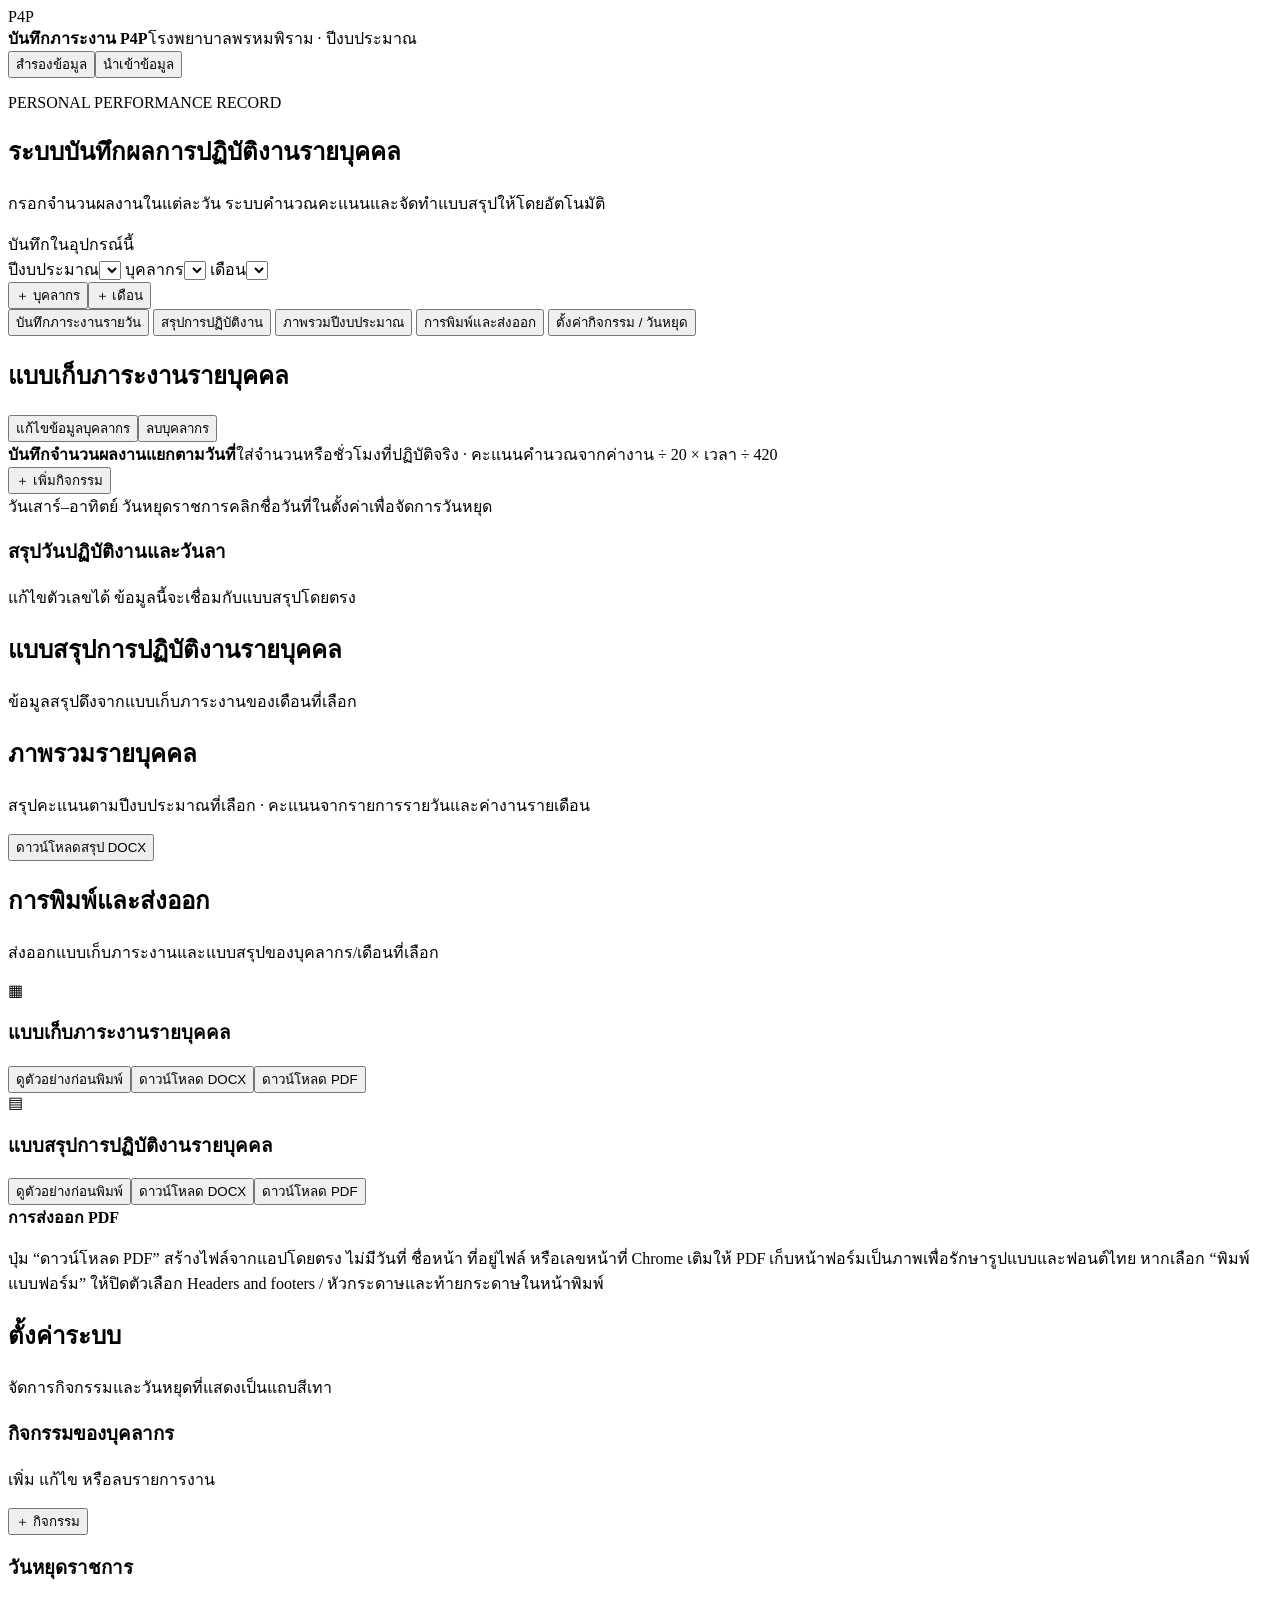
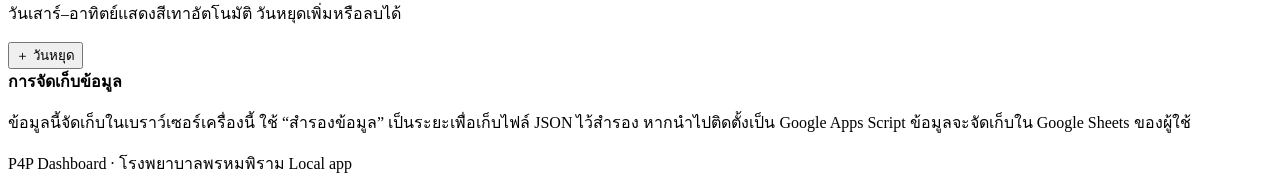
==== index.html @ c8b1f11e "Add files via upload" ====
<!doctype html>
<html lang="th">
<head>
  <meta charset="utf-8">
  <meta name="viewport" content="width=device-width, initial-scale=1">
  <meta name="theme-color" content="#174a3a">
  <title>P4P | โรงพยาบาลพรหมพิราม</title>
  <link rel="stylesheet" href="styles.css">
</head>
<body>
  <header class="topbar">
    <div class="brand-mark">P4P</div>
    <div class="brand-text"><strong>บันทึกภาระงาน P4P</strong><span>โรงพยาบาลพรหมพิราม · ปีงบประมาณ</span></div>
    <div class="top-actions"><button class="btn btn-quiet" id="backupBtn">สำรองข้อมูล</button><button class="btn btn-quiet" id="restoreBtn">นำเข้าข้อมูล</button><input id="restoreFile" type="file" accept=".json,application/json" hidden></div>
  </header>
  <main class="shell">
    <section class="intro">
      <div><p class="eyebrow">PERSONAL PERFORMANCE RECORD</p><h1>ระบบบันทึกผลการปฏิบัติงานรายบุคคล</h1><p class="muted">กรอกจำนวนผลงานในแต่ละวัน ระบบคำนวณคะแนนและจัดทำแบบสรุปให้โดยอัตโนมัติ</p></div>
      <div class="intro-badge"><span class="dot"></span><span id="saveStatus">บันทึกในอุปกรณ์นี้</span></div>
    </section>

    <section class="filterbar card">
      <label>ปีงบประมาณ<select id="fiscalSelect"></select></label>
      <label>บุคลากร<select id="personSelect"></select></label>
      <label>เดือน<select id="monthSelect"></select></label>
      <div class="filter-buttons"><button class="btn btn-soft" id="addPersonBtn">＋ บุคลากร</button><button class="btn btn-primary" id="addMonthBtn">＋ เดือน</button></div>
    </section>

    <section class="metric-grid" id="metrics"></section>

    <nav class="tabs" aria-label="เมนู P4P">
      <button class="tab active" data-tab="work">บันทึกภาระงานรายวัน</button>
      <button class="tab" data-tab="summary">สรุปการปฏิบัติงาน</button>
      <button class="tab" data-tab="annual">ภาพรวมปีงบประมาณ</button>
      <button class="tab" data-tab="export">การพิมพ์และส่งออก</button>
      <button class="tab" data-tab="settings">ตั้งค่ากิจกรรม / วันหยุด</button>
    </nav>

    <section class="panel active" id="panel-work">
      <div class="section-head"><div><h2>แบบเก็บภาระงานรายบุคคล</h2><p id="workSubtitle" class="muted"></p></div><div class="section-actions"><button class="btn btn-soft" id="editPersonBtn">แก้ไขข้อมูลบุคลากร</button><button class="btn btn-outline-danger" id="deletePersonBtn">ลบบุคลากร</button></div></div>
      <div id="workPrintTitle" class="print-only-title"></div>
      <div class="card table-card">
        <div class="table-toolbar"><div><strong>บันทึกจำนวนผลงานแยกตามวันที่</strong><span class="muted small">ใส่จำนวนหรือชั่วโมงที่ปฏิบัติจริง · คะแนนคำนวณจากค่างาน ÷ 20 × เวลา ÷ 420</span></div><button class="btn btn-soft" id="addTaskBtn">＋ เพิ่มกิจกรรม</button></div>
        <div class="legend"><span><i class="legend-weekend"></i> วันเสาร์–อาทิตย์</span><span><i class="legend-holiday"></i> วันหยุดราชการ</span><span id="holidayNote">คลิกชื่อวันที่ในตั้งค่าเพื่อจัดการวันหยุด</span></div>
        <div class="table-scroll" id="workTableWrap"></div>
      </div>
      <div class="card leave-card">
        <div class="section-head compact"><div><h3>สรุปวันปฏิบัติงานและวันลา</h3><p class="muted small">แก้ไขตัวเลขได้ ข้อมูลนี้จะเชื่อมกับแบบสรุปโดยตรง</p></div></div>
        <div id="leaveFields" class="leave-grid"></div>
      </div>
    </section>

    <section class="panel" id="panel-summary">
      <div class="section-head"><div><h2>แบบสรุปการปฏิบัติงานรายบุคคล</h2><p class="muted">ข้อมูลสรุปดึงจากแบบเก็บภาระงานของเดือนที่เลือก</p></div></div>
      <div class="report card source-form" id="printReport"></div>
    </section>

    <section class="panel" id="panel-annual">
      <div class="section-head"><div><h2>ภาพรวมรายบุคคล</h2><p class="muted">สรุปคะแนนตามปีงบประมาณที่เลือก · คะแนนจากรายการรายวันและค่างานรายเดือน</p></div><button class="btn btn-outline" id="annualDocxBtn">ดาวน์โหลดสรุป DOCX</button></div>
      <div class="card table-card"><div class="table-scroll" id="annualTableWrap"></div></div>
    </section>

    <section class="panel" id="panel-export">
      <div class="section-head"><div><h2>การพิมพ์และส่งออก</h2><p class="muted">ส่งออกแบบเก็บภาระงานและแบบสรุปของบุคลากร/เดือนที่เลือก</p></div></div>
      <div class="export-grid">
        <article class="card export-card"><div class="export-icon">▦</div><div><h3>แบบเก็บภาระงานรายบุคคล</h3><p id="workExportInfo" class="muted small"></p></div><div class="export-actions"><button class="btn btn-soft" id="printWorkBtn">ดูตัวอย่างก่อนพิมพ์</button><button class="btn btn-outline" id="exportWorkDocxBtn">ดาวน์โหลด DOCX</button><button class="btn btn-primary" id="exportWorkPdfBtn">ดาวน์โหลด PDF</button></div></article>
        <article class="card export-card"><div class="export-icon">▤</div><div><h3>แบบสรุปการปฏิบัติงานรายบุคคล</h3><p id="summaryExportInfo" class="muted small"></p></div><div class="export-actions"><button class="btn btn-soft" id="printSummaryBtn">ดูตัวอย่างก่อนพิมพ์</button><button class="btn btn-outline" id="exportSummaryDocxBtn">ดาวน์โหลด DOCX</button><button class="btn btn-primary" id="exportSummaryPdfBtn">ดาวน์โหลด PDF</button></div></article>
      </div>
      <div class="card note-card export-note"><strong>การส่งออก PDF</strong><p>ปุ่ม “ดาวน์โหลด PDF” สร้างไฟล์จากแอปโดยตรง ไม่มีวันที่ ชื่อหน้า ที่อยู่ไฟล์ หรือเลขหน้าที่ Chrome เติมให้ PDF เก็บหน้าฟอร์มเป็นภาพเพื่อรักษารูปแบบและฟอนต์ไทย หากเลือก “พิมพ์แบบฟอร์ม” ให้ปิดตัวเลือก Headers and footers / หัวกระดาษและท้ายกระดาษในหน้าพิมพ์</p></div>
    </section>

    <section class="panel" id="panel-settings">
      <div class="section-head"><div><h2>ตั้งค่าระบบ</h2><p class="muted">จัดการกิจกรรมและวันหยุดที่แสดงเป็นแถบสีเทา</p></div></div>
      <div class="settings-grid">
        <article class="card settings-card"><div class="section-head compact"><div><h3>กิจกรรมของบุคลากร</h3><p class="muted small">เพิ่ม แก้ไข หรือลบรายการงาน</p></div><button class="btn btn-soft" id="settingsAddTask">＋ กิจกรรม</button></div><div id="taskSettings"></div></article>
        <article class="card settings-card"><div class="section-head compact"><div><h3>วันหยุดราชการ</h3><p class="muted small">วันเสาร์–อาทิตย์แสดงสีเทาอัตโนมัติ วันหยุดเพิ่มหรือลบได้</p></div><button class="btn btn-soft" id="addHolidayBtn">＋ วันหยุด</button></div><div id="holidaySettings"></div></article>
      </div>
      <div class="card note-card"><strong>การจัดเก็บข้อมูล</strong><p id="storageNote">ข้อมูลนี้จัดเก็บในเบราว์เซอร์เครื่องนี้ ใช้ “สำรองข้อมูล” เป็นระยะเพื่อเก็บไฟล์ JSON ไว้สำรอง หากนำไปติดตั้งเป็น Google Apps Script ข้อมูลจะจัดเก็บใน Google Sheets ของผู้ใช้</p></div>
    </section>
    <footer class="footer">P4P Dashboard · โรงพยาบาลพรหมพิราม <span id="storageMode">Local app</span></footer>
  </main>
  <div class="preview-backdrop" id="printPreviewModal" hidden>
    <section class="preview-dialog" role="dialog" aria-modal="true" aria-labelledby="printPreviewTitle">
      <header class="preview-header"><div><strong id="printPreviewTitle">ตัวอย่างก่อนพิมพ์</strong><p id="printPreviewSubtitle" class="muted small"></p></div><div class="preview-actions"><button class="btn btn-soft" id="closePrintPreviewBtn">ปิด</button><button class="btn btn-primary" id="printPreviewPrintBtn">พิมพ์แบบฟอร์ม</button></div></header>
      <div class="preview-stage" id="printPreviewStage"></div>
    </section>
  </div>
  <div class="toast" id="toast" role="status"></div>
  <script src="seed-data.js"></script>
  <script src="jszip.min.js"></script>
  <script src="app.js"></script>
</body>
</html>
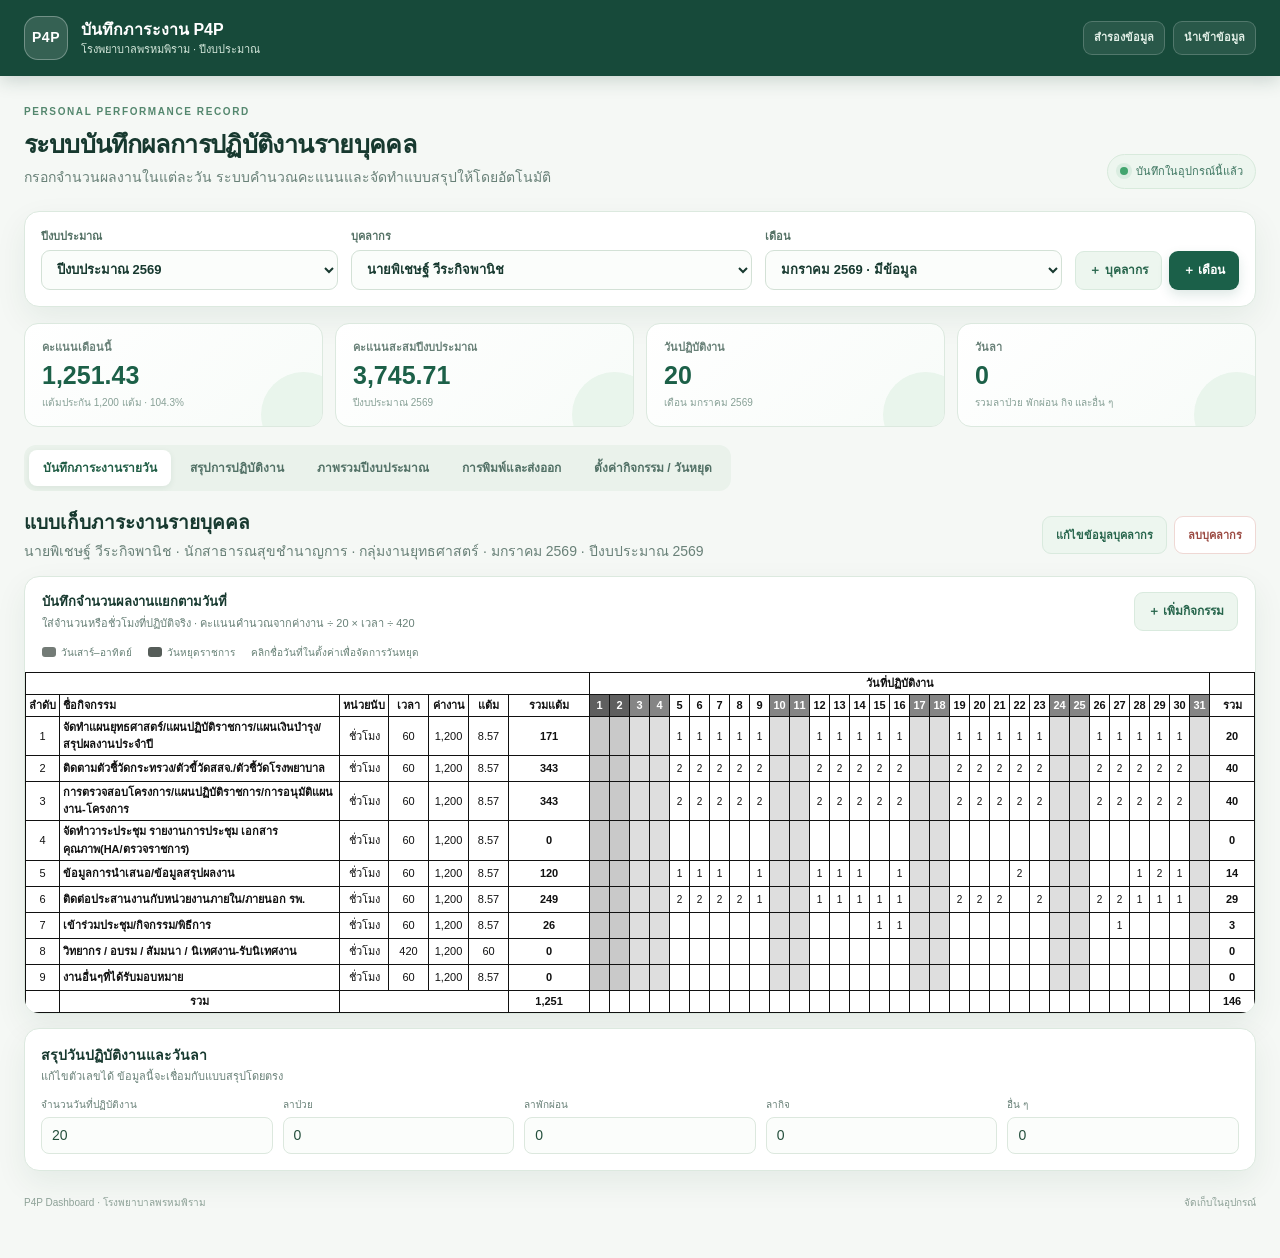
==== commit d5163d4d: "Bundle standalone P4P app for GitHub Pages" ====
--- a/index.html
+++ b/index.html
@@ -5,7 +5,103 @@
   <meta name="viewport" content="width=device-width, initial-scale=1">
   <meta name="theme-color" content="#174a3a">
   <title>P4P | โรงพยาบาลพรหมพิราม</title>
-  <link rel="stylesheet" href="styles.css">
+  <style>
+:root{--ink:#17392f;--muted:#698178;--green:#1b6049;--green2:#26765a;--mint:#eaf4ee;--mint2:#f5faf6;--line:#dce9df;--gold:#e5b954;--danger:#9b4a42;--shadow:0 12px 32px rgba(20,69,49,.07)}
+*{box-sizing:border-box}body{margin:0;background:#f5f8f5;color:var(--ink);font-family:'Noto Sans Thai',Tahoma,sans-serif;font-size:14px;line-height:1.55}.topbar{height:76px;background:#174a3a;color:#fff;display:flex;align-items:center;padding:0 max(calc((100vw - 1280px)/2),24px);gap:13px;box-shadow:0 4px 18px #153d3033}.brand-mark{display:grid;place-items:center;width:44px;height:44px;border-radius:14px;background:#ffffff21;border:1px solid #ffffff4d;font-weight:800;letter-spacing:.04em}.brand-text{display:flex;flex-direction:column;line-height:1.4}.brand-text strong{font-size:16px}.brand-text span{font-size:11px;color:#d5e8dc}.top-actions{margin-left:auto;display:flex;gap:8px}.shell{max-width:1280px;padding:28px 24px 48px;margin:auto}.intro{display:flex;align-items:end;justify-content:space-between;margin-bottom:22px}.eyebrow{font-size:10px;letter-spacing:.16em;color:#54876e;font-weight:700;margin:0 0 5px}.intro h1{font-size:25px;margin:0 0 4px;letter-spacing:-.025em}.muted{color:var(--muted);margin:0}.small{font-size:11px}.intro-badge{display:flex;align-items:center;gap:8px;color:#3d7560;background:#edf6ef;border:1px solid #d8eadc;padding:8px 12px;border-radius:99px;font-size:11px}.dot{width:8px;height:8px;background:#42a56e;border-radius:50%;box-shadow:0 0 0 4px #42a56e1c}.card{background:#fff;border:1px solid var(--line);border-radius:15px;box-shadow:var(--shadow)}.filterbar{display:grid;grid-template-columns:1fr 1.35fr 1fr auto;align-items:end;gap:13px;padding:16px;margin-bottom:16px}.filterbar label{font-size:11px;font-weight:600;color:#547165;display:flex;flex-direction:column;gap:5px}.filterbar select,.form-control{width:100%;height:40px;border:1px solid #d3e1d6;border-radius:9px;background:#fbfdfb;padding:0 11px;color:var(--ink);font:inherit;font-size:13px;outline:none}.filterbar select:focus,.form-control:focus,input:focus,textarea:focus{border-color:#66a783;box-shadow:0 0 0 3px #66a78320}.filter-buttons{display:flex;gap:7px}.btn{border:1px solid transparent;border-radius:9px;padding:9px 13px;min-height:38px;font:inherit;font-size:12px;font-weight:600;cursor:pointer;transition:.15s;white-space:nowrap}.btn:hover{transform:translateY(-1px);filter:brightness(.98)}.btn-primary{background:var(--green);color:white;box-shadow:0 5px 12px #1b604925}.btn-soft{background:#edf6ef;color:#27654c;border-color:#d9eade}.btn-outline{background:#fff;border-color:#b9d7c4;color:#26664d}.btn-outline-danger{background:#fff;border-color:#efd8d4;color:#9b4a42}.btn-quiet{color:#e2efe7;background:#ffffff14;border-color:#ffffff31;padding:7px 10px;min-height:32px;font-size:11px}.metric-grid{display:grid;grid-template-columns:repeat(4,1fr);gap:12px;margin-bottom:18px}.metric{background:linear-gradient(140deg,#fff,#f7fbf8);border:1px solid var(--line);border-radius:14px;padding:15px 17px;position:relative;overflow:hidden}.metric:after{content:'';position:absolute;right:-24px;bottom:-31px;width:85px;height:85px;background:#e9f5ec;border-radius:50%}.metric-label{font-size:11px;color:var(--muted);font-weight:600}.metric-value{font-size:25px;font-weight:700;color:#1c6048;line-height:1.25;margin:4px 0}.metric-note{font-size:10px;color:#87a096}.tabs{display:flex;gap:5px;padding:5px;background:#eaf2eb;border-radius:12px;margin-bottom:16px;width:max-content;max-width:100%;overflow:auto}.tab{background:transparent;border:0;border-radius:8px;padding:9px 14px;color:#527166;font:inherit;font-size:12px;font-weight:600;white-space:nowrap;cursor:pointer}.tab.active{background:#fff;color:#205d45;box-shadow:0 2px 6px #194d3514}.panel{display:none}.panel.active{display:block}.section-head{display:flex;justify-content:space-between;align-items:center;gap:15px;margin:17px 0 13px}.section-head h2{font-size:19px;margin:0 0 3px}.section-head h3{font-size:14px;margin:0 0 2px}.section-head.compact{margin:0 0 12px}.section-actions{display:flex;gap:7px;align-items:center}.section-actions .btn{font-size:11px}.table-card{overflow:hidden}.table-toolbar{display:flex;align-items:center;justify-content:space-between;padding:15px 17px 8px;gap:12px}.table-toolbar>div{display:flex;flex-direction:column;gap:3px}.table-toolbar strong{font-size:13px}.legend{display:flex;align-items:center;gap:16px;padding:5px 17px 12px;color:#688277;font-size:10px;flex-wrap:wrap}.legend span{display:inline-flex;align-items:center;gap:5px}.legend-weekend,.legend-holiday{width:14px;height:10px;background:#737b76;border-radius:3px;display:inline-block}.legend-holiday{background:#565d59}.table-scroll{overflow:auto;max-width:100%;overscroll-behavior:contain}.work-table{border-collapse:separate;border-spacing:0;width:max-content;min-width:100%;font-size:11px}.work-table th,.work-table td{border-right:1px solid #e6ede8;border-bottom:1px solid #e6ede8;padding:5px 5px;text-align:center;white-space:nowrap}.work-table thead th{position:sticky;top:0;background:#eef5ef;color:#496b5c;z-index:2;font-weight:600}.work-table .task-col{position:sticky;left:0;z-index:3;background:#f8fbf8;text-align:left;min-width:240px;max-width:280px;white-space:normal}.work-table thead .task-col{z-index:4;background:#eaf3ec}.work-table .info-col{min-width:68px}.work-table .day-head{min-width:36px}.work-table .day-col.weekend{background:#77807b;color:#fff}.work-table .day-col.holiday{background:#5e6762;color:#fff}.work-table .day-cell.weekend{background:#eaeeeb}.work-table .day-cell.holiday{background:#dce1dd}.work-table .day-cell.weekend input,.work-table .day-cell.holiday input{background:transparent}.work-table input{width:34px;height:29px;border:1px solid transparent;border-radius:5px;text-align:center;padding:0 2px;color:#24483a;background:transparent;font:inherit;font-size:11px}.work-table input:hover,.work-table input:focus{background:#fff;border-color:#96c5a7}.work-table input::-webkit-inner-spin-button{-webkit-appearance:none;margin:0}.task-name{font-weight:600;color:#254d3c}.task-meta{font-size:9px;color:#82988d;margin-top:2px}.task-actions{display:flex;gap:4px;margin-top:5px}.icon-btn{border:0;background:#edf5ef;color:#47765d;border-radius:5px;padding:2px 6px;font-size:9px;cursor:pointer}.icon-btn.delete{background:#fff1ee;color:#a25048}.total-cell{font-weight:700;color:#28664c;background:#f6faf7}.total-row td{font-weight:700;background:#f4f8f5}.leave-card{padding:16px;margin-top:14px}.leave-grid{display:grid;grid-template-columns:repeat(5,minmax(120px,1fr));gap:10px}.leave-field label{display:block;font-size:10px;color:#698178;margin-bottom:4px}.leave-field input{width:100%;height:37px;border:1px solid #dce8de;border-radius:8px;padding:0 10px;color:#234e3b;background:#fbfdfb;font:inherit}.report{padding:30px 34px;max-width:100%;color:#191f1b}.report-title{text-align:center;margin-bottom:4px;font-size:18px;font-weight:700}.report-subtitle{text-align:center;font-size:14px;margin-bottom:3px}.report-person{text-align:center;margin-bottom:22px;font-size:13px}.report table{width:100%;border-collapse:collapse;font-size:12px;margin:12px 0 18px}.report th,.report td{border:1px solid #9aa79e;padding:7px 8px}.report th{background:#edf3ee;text-align:center}.report td.num,.report th.num{text-align:right}.report-section-title{font-weight:700;margin:15px 0 6px}.report-summary{display:flex;gap:12px;flex-wrap:wrap;margin:8px 0 12px}.report-chip{border:1px solid #d5e1d7;background:#f5f9f5;border-radius:8px;padding:7px 10px;font-size:11px}.signature-row{display:grid;grid-template-columns:1fr 1fr;gap:30px;margin-top:40px;text-align:center;font-size:11px}.signature-line{border-top:1px dotted #666;max-width:230px;margin:30px auto 5px}.settings-grid{display:grid;grid-template-columns:1.2fr .8fr;gap:14px}.settings-card{padding:17px}.setting-row{display:flex;align-items:center;gap:8px;padding:9px 0;border-bottom:1px solid #edf2ee;font-size:11px}.setting-row:last-child{border-bottom:0}.setting-row .row-name{flex:1}.setting-row small{color:var(--muted)}.note-card{padding:15px 17px;margin-top:14px;font-size:11px}.note-card p{margin:4px 0 0;color:var(--muted)}.holiday-list{max-height:425px;overflow:auto}.holiday-date{font-feature-settings:'tnum';color:#456b58;min-width:87px}.footer{display:flex;justify-content:space-between;color:#8da197;font-size:10px;margin-top:24px}.toast{position:fixed;bottom:22px;left:50%;transform:translate(-50%,18px);background:#174a3a;color:white;padding:10px 17px;border-radius:10px;opacity:0;pointer-events:none;transition:.2s;box-shadow:0 9px 24px #17392f33;z-index:20;font-size:12px}.toast.show{opacity:1;transform:translate(-50%,0)}.empty{padding:25px;text-align:center;color:#82988d}.form-grid{display:grid;grid-template-columns:1fr 1fr;gap:11px}.form-grid label{font-size:11px;color:#577466}.form-grid input,.form-grid select{display:block;width:100%;height:39px;margin-top:5px;border:1px solid #d3e1d6;border-radius:8px;padding:0 9px;font:inherit}.modal-backdrop{position:fixed;inset:0;background:#123b2f66;display:grid;place-items:center;padding:18px;z-index:40}.modal{background:#fff;border-radius:15px;padding:20px;width:min(540px,100%);box-shadow:0 24px 70px #132f2755}.modal h3{margin:0 0 13px}.modal-actions{display:flex;justify-content:flex-end;gap:8px;margin-top:18px}
+@media(max-width:900px){.filterbar{grid-template-columns:1fr 1fr}.filter-buttons{justify-content:flex-start}.metric-grid{grid-template-columns:1fr 1fr}.settings-grid{grid-template-columns:1fr}.export-grid{grid-template-columns:1fr}.report{padding:22px 18px}}
+@media(max-width:600px){.topbar{height:auto;min-height:68px;padding:10px 14px}.top-actions .btn{font-size:10px;padding:6px}.brand-mark{width:38px;height:38px}.brand-text strong{font-size:13px}.brand-text span{font-size:9px}.shell{padding:19px 12px 34px}.intro{align-items:start;flex-direction:column;gap:12px}.intro h1{font-size:21px}.filterbar{grid-template-columns:1fr 1fr;padding:12px;gap:9px}.filter-buttons{grid-column:1/-1}.filter-buttons .btn{flex:1}.metric-grid{gap:8px}.metric{padding:12px}.metric-value{font-size:21px}.tabs{width:100%}.tab{padding:9px 11px}.section-head{align-items:flex-start;flex-direction:column}.section-actions{flex-wrap:wrap}.table-toolbar{align-items:flex-start;flex-direction:column}.leave-grid{grid-template-columns:1fr 1fr}.report table{font-size:10px}.report th,.report td{padding:5px}.signature-row{gap:12px}.form-grid{grid-template-columns:1fr}.footer{font-size:9px}}
+.export-grid{display:grid;grid-template-columns:1fr 1fr;gap:14px}.export-card{padding:19px;display:grid;grid-template-columns:42px 1fr;align-items:start;gap:7px 12px}.export-card h3{margin:0 0 4px;font-size:15px}.export-icon{width:42px;height:42px;display:grid;place-items:center;background:#eaf4ee;border-radius:12px;color:#287151;font-size:21px}.export-actions{grid-column:1/-1;display:flex;gap:8px;flex-wrap:wrap;margin-top:9px}.export-note{margin-top:14px}.print-only-title{display:none}
+@media(max-width:900px){.export-grid{grid-template-columns:1fr}}
+/* Match the source workbook's black-grid form while keeping the month calendar compact. */
+#panel-work .work-table{font-family:'TH Sarabun New',Tahoma,sans-serif;font-size:11px;border-collapse:collapse;border-spacing:0}
+#panel-work .work-table th,#panel-work .work-table td{border:1px solid #111;color:#111;background:#fff;padding:2px 3px;height:21px}
+#panel-work .work-table thead tr.date-band-row th{position:sticky;top:0;height:22px;background:#fff;color:#111;font-weight:600;z-index:6}
+#panel-work .work-table thead tr.date-band-row th.date-band-title{text-align:center}
+#panel-work .work-table thead tr:nth-child(2) th{top:22px;background:#fff;color:#111;z-index:5}
+#panel-work .work-table .seq-col{left:0;min-width:25px;width:25px;background:#fff;text-align:center}
+#panel-work .work-table .task-col{left:25px;min-width:280px;width:280px;max-width:280px;background:#fff;color:#111}
+#panel-work .work-table thead .seq-col,#panel-work .work-table thead .task-col{background:#fff;z-index:7}
+#panel-work .work-table .info-col{min-width:40px;width:40px}
+#panel-work .work-table .day-head,#panel-work .work-table .day-cell{min-width:20px;width:20px;max-width:20px;padding:1px 0}
+#panel-work .work-table .day-col.weekend{background:#858585;color:#fff}
+#panel-work .work-table .day-col.holiday{background:#5f5f5f;color:#fff}
+#panel-work .work-table .day-cell.weekend{background:#dedede;color:#111}
+#panel-work .work-table .day-cell.holiday{background:#c9c9c9;color:#111}
+#panel-work .work-table .day-head.invalid,#panel-work .work-table .day-cell.invalid{background:#fff;color:#777}
+#panel-work .work-table .day-cell input{width:18px;height:23px;padding:0;border-radius:0;color:#111;font-size:10px}
+#panel-work .work-table .total-cell,#panel-work .work-table .total-row td{background:#fff;color:#111;font-weight:600}
+@media print{body.print-work #panel-work .work-table .seq-col{position:static;min-width:5mm;width:5mm}body.print-work #panel-work .work-table .task-col{position:static;min-width:56mm;max-width:56mm;width:56mm;background:#fff;color:#111}body.print-work #panel-work .work-table .info-col{min-width:8mm;width:8mm}body.print-work #panel-work .work-table .day-head,body.print-work #panel-work .work-table .day-cell{min-width:5mm;max-width:5mm;width:5mm;padding:1px 0}body.print-work #panel-work .work-table .day-cell input{width:100%;height:auto}body.print-work #panel-work .work-table .date-band-row th{height:4mm}}
+@media print{body.print-work .print-only-title{display:block;text-align:center;font-weight:700;font-size:10pt;margin:0 0 4mm}body.print-work #panel-work .table-toolbar>div{display:none!important}body.print-work #panel-work .table-toolbar{padding:0}body.print-work #panel-work .leave-card:before{content:'สรุปวันปฏิบัติงานและวันลา';font-weight:700;font-size:9pt}body.print-work #panel-work .work-table thead th{position:static!important}}
+.source-form{font-family:'TH Sarabun New',Tahoma,sans-serif;font-size:12px;line-height:1.25;color:#111;background:#fff;border:1px solid #d5d5d5;border-radius:0;box-shadow:none;padding:10px 24px;max-width:none}.sheet-title{text-align:center;font-weight:700;font-size:16px;line-height:1.35}.sheet-month{text-align:center;color:#e52222;font-size:14px;font-weight:600;margin:2px 0 5px}.sheet-person{text-align:center;font-size:12px;margin:3px 0 17px}.sheet-section{font-size:12px;font-weight:700;margin:0 0 4px}.sheet-table{width:100%;border-collapse:collapse;table-layout:fixed;font-size:11px;margin:0}.sheet-table th,.sheet-table td{border:1px solid #111;color:#111;padding:2px 4px;height:19px;vertical-align:middle}.sheet-table th{text-align:center;font-weight:600;height:29px;background:#fff}.sheet-table .center{text-align:center}.sheet-table .num{text-align:right}.sheet-total td{font-weight:600;background:#fff}.leave-sheet{margin-top:7px}.leave-heading{font-weight:600;height:23px!important}.leave-label{padding-left:7px!important}.leave-value{text-align:center}.signature-sheet{margin-top:9px}.signature-sheet td{height:20px}.signature-sheet .right{text-align:right}.signature-sheet .signature-space{height:26px}.signature-sheet tr:first-child td{height:21px}.signature-sheet tr:nth-child(3) td{padding-top:5px}.signature-sheet tr:nth-child(n+4) td{border-top:0;border-bottom:0}.signature-sheet tr:last-child td{border-bottom:1px solid #111}
+.work-table .seq-col{position:sticky;left:0;z-index:3;min-width:38px;width:38px;background:#f8fbf8;text-align:center}.work-table thead .seq-col{z-index:5;background:#eaf3ec}.work-table .task-col{min-width:230px}.work-table .info-col{min-width:54px}.work-table .total-row .task-col{text-align:center}
+@media print{.source-form{padding:3mm 8mm;border:0;box-shadow:none}.source-form .sheet-title{font-size:15pt}.source-form .sheet-month{font-size:12pt}.source-form .sheet-person,.source-form .sheet-section{font-size:10pt}.source-form .sheet-table{font-size:9pt}.source-form .sheet-table th,.source-form .sheet-table td{height:18px;padding:1px 3px}.source-form .sheet-table th{height:26px}.source-form .signature-sheet{margin-top:7px}}
+@media print{body{background:#fff;font-size:12px;margin:0}.topbar,.intro,.filterbar,.metric-grid,.tabs,.section-head,.footer,.toast,#panel-annual,#panel-settings,#panel-export{display:none!important}.shell{max-width:none;padding:0;margin:0}.panel{display:none!important}body.print-summary #panel-summary{display:block!important}body.print-work #panel-work{display:block!important}.report{display:block!important;border:0;box-shadow:none;padding:8mm 10mm;max-width:none}.report table{font-size:10pt}.report th,.report td{padding:5px}.report-title{font-size:16pt}.report-subtitle{font-size:12pt}.report-person{font-size:10pt}.report-chip{font-size:9pt}.signature-row{break-inside:avoid;margin-top:28px}body.print-work #panel-work .table-card,body.print-work #panel-work .leave-card{border:0;box-shadow:none;border-radius:0}body.print-work #panel-work .table-toolbar .btn,body.print-work #panel-work .task-actions,body.print-work #panel-work .legend{display:none!important}body.print-work #panel-work .table-scroll{overflow:visible!important;max-width:none}body.print-work #panel-work .work-table{width:100%;min-width:0;border-collapse:collapse;font-size:6.5pt;table-layout:fixed}body.print-work #panel-work .work-table th,body.print-work #panel-work .work-table td{white-space:normal;padding:2px 1px}body.print-work #panel-work .work-table .task-col{position:static;min-width:0;max-width:none;width:175px;background:#f8fbf8;color:#17392f}body.print-work #panel-work .work-table .day-head{min-width:0}body.print-work #panel-work .work-table input{width:100%;height:auto;border:0;padding:0;font-size:6pt}body.print-work #panel-work .leave-card{padding:5mm}body.print-work #panel-work .leave-grid{grid-template-columns:repeat(5,1fr)}@page{size:A4 portrait;margin:12mm}@page p4pwork{size:A4 landscape;margin:8mm}body.print-work{page:p4pwork}}
+
+/* Final print dimensions for the source-style daily sheet. */
+@media print {
+  body.print-work #panel-work .work-table .seq-col { position: static; min-width: 5mm; width: 5mm; }
+  body.print-work #panel-work .work-table .task-col { position: static; min-width: 56mm; max-width: 56mm; width: 56mm; background: #fff; color: #111; }
+  body.print-work #panel-work .work-table .info-col { min-width: 8mm; width: 8mm; }
+  body.print-work #panel-work .work-table .day-head,
+  body.print-work #panel-work .work-table .day-cell { min-width: 5mm; max-width: 5mm; width: 5mm; padding: 1px 0; }
+  body.print-work #panel-work .work-table .day-cell input { width: 100%; height: auto; }
+  body.print-work #panel-work .work-table .date-band-row th { height: 4mm; }
+}
+#panel-work .work-table .task-name { color: #111; }
+#panel-work .work-table .task-actions { display: none; margin-top: 1px; }
+#panel-work .work-table tr:hover .task-actions,
+#panel-work .work-table tr:focus-within .task-actions { display: flex; }
+@media (hover: none) { #panel-work .work-table .task-actions { display: flex; } }
+.source-form .leave-sheet td,
+.source-form .signature-sheet td { border: 0 !important; }
+.source-form .leave-sheet .leave-label { text-align: left; }
+.source-form .leave-sheet .leave-value { text-align: center; }
+.source-form .signature-sheet td { height: 26px; }
+.source-form .leave-sheet td { height: 26px; }
+.source-form .signature-sheet .signature-space { height: 16px; }
+.source-form .signature-sheet td[colspan="3"] { background-image: none !important; }
+
+.preview-backdrop{position:fixed;inset:0;z-index:80;background:#102d2580;display:grid;place-items:center;padding:2vh 2vw}
+.preview-backdrop[hidden]{display:none!important}
+body.preview-open{overflow:hidden}
+.preview-dialog{width:min(1280px,96vw);height:min(94vh,980px);background:#edf2ee;border:1px solid #d3ded6;border-radius:16px;box-shadow:0 24px 80px #102d2566;display:flex;flex-direction:column;overflow:hidden}
+.preview-header{display:flex;align-items:center;justify-content:space-between;gap:18px;padding:13px 18px;background:#fff;border-bottom:1px solid #dce6de}
+.preview-header>div:first-child{min-width:0}.preview-header strong{font-size:15px;color:#194c39}.preview-header p{margin:3px 0 0}.preview-actions{display:flex;gap:8px;flex:none}
+.preview-stage{overflow:auto;padding:18px;flex:1;overscroll-behavior:contain}
+.preview-page{margin:0 auto;background:#fff;box-shadow:0 3px 18px #233b2d26;color:#111;transform-origin:top center}
+.preview-page-summary{width:794px;min-height:1123px}
+.preview-page-summary .source-form{width:100%;min-height:1123px;margin:0;padding:28px 32px;border:0;box-shadow:none}
+.preview-page-work{width:1123px;min-height:794px;padding:18px 22px;font-family:'TH Sarabun New',Tahoma,sans-serif;font-size:11px;line-height:1.25}
+.preview-work-title{margin:0 0 8px;color:#111}
+.preview-page-work .work-print-head-row{display:grid;grid-template-columns:1fr 1fr;align-items:center;min-height:20px}
+.preview-page-work .work-print-head-row strong{text-align:center;font-size:13px}
+.preview-page-work .work-print-head-row .red{color:#e21e26}
+.preview-page-work .work-print-date-title{text-align:center;font-size:12px;font-weight:700;margin:4px 0 3px}
+.preview-work-grid{overflow:visible}
+.preview-page-work .work-table{width:100%;min-width:0;border-collapse:collapse;border-spacing:0;table-layout:fixed;font-family:'TH Sarabun New',Tahoma,sans-serif;font-size:8px}
+.preview-page-work .work-table th,.preview-page-work .work-table td{border:1px solid #111;color:#111;background:#fff;padding:2px 1px;text-align:center;white-space:normal;height:auto}
+.preview-page-work .work-table thead th{position:static;z-index:auto;font-size:7.5px;font-weight:600}
+.preview-page-work .work-table .seq-col,.preview-page-work .work-table thead tr:nth-child(2) th:first-child{position:static;width:5mm;min-width:5mm;max-width:5mm}
+.preview-page-work .work-table .task-col{position:static;left:auto;width:56mm;min-width:56mm;max-width:56mm;background:#fff;color:#111;text-align:left}
+.preview-page-work .work-table .info-col,.preview-page-work .work-table thead tr:nth-child(2) th:nth-child(n+3):nth-child(-n+7){width:8mm;min-width:8mm;max-width:8mm}
+.preview-page-work .work-table .day-head,.preview-page-work .work-table .day-cell{width:5mm;min-width:5mm;max-width:5mm;padding:1px 0}
+.preview-page-work .work-table .day-col.weekend{background:#858585;color:#fff}
+.preview-page-work .work-table .day-col.holiday{background:#5f5f5f;color:#fff}
+.preview-page-work .work-table .day-cell.weekend{background:#dedede;color:#111}
+.preview-page-work .work-table .day-cell.holiday{background:#c9c9c9;color:#111}
+.preview-page-work .work-table .day-head.invalid,.preview-page-work .work-table .day-cell.invalid{background:#fff;color:#777}
+.preview-page-work .work-table .total-cell,.preview-page-work .work-table .total-row td{background:#fff;color:#111;font-weight:600}
+.preview-page-work .work-table .task-name{color:#111;font-weight:400}
+.preview-page-work .work-table .total-cell[data-count],.preview-page-work .work-table thead tr:nth-child(2) th:last-child{width:7mm;min-width:7mm;max-width:7mm}
+.preview-page-work .preview-input-value{display:block;min-height:12px;line-height:12px}
+.preview-leave-title{font-weight:700;margin:12px 0 5px}
+.preview-leave-grid{display:grid;grid-template-columns:repeat(5,minmax(100px,1fr));gap:8px}
+.preview-leave-grid .leave-field input{display:none}
+.preview-input-value{display:inline-block;min-width:16px;color:#111}
+.preview-leave-grid .preview-input-value{min-height:22px;padding:2px 8px}
+@media(max-width:700px){.preview-backdrop{padding:0}.preview-dialog{width:100vw;height:100dvh;border-radius:0}.preview-header{align-items:flex-start;padding:11px}.preview-header strong{font-size:13px}.preview-actions .btn{padding:8px}.preview-stage{padding:10px}.preview-page-summary{transform:scale(.82);transform-origin:top left;margin-left:0;margin-bottom:-200px}.preview-page-work{margin-left:0}}
+
+</style>
 </head>
 <body>
   <header class="topbar">
@@ -86,8 +182,1282 @@
     </section>
   </div>
   <div class="toast" id="toast" role="status"></div>
-  <script src="seed-data.js"></script>
-  <script src="jszip.min.js"></script>
-  <script src="app.js"></script>
+  <script>
+window.P4P_SEED = {
+  "version": 1,
+  "yearBE": 2569,
+  "profiles": [
+    {
+      "id": "pich",
+      "name": "นายพิเชษฐ์ วีระกิจพานิช",
+      "position": "นักสาธารณสุขชำนาญการ",
+      "group": "กลุ่มงานยุทธศาสตร์",
+      "role": "ผู้ปฏิบัติงาน",
+      "guarantee": 1200,
+      "signatory": "น.ส.สกาวพรรณ อวัสดาถาวร",
+      "signatoryRole": "หัวหน้ากลุ่มงานยุทธศาสตร์",
+      "tasks": [
+        {
+          "id": "pich-t1",
+          "name": "จัดทำแผนยุทธศาสตร์/แผนปฏิบัติราชการ/แผนเงินบำรุง/สรุปผลงานประจำปี",
+          "unit": "ชั่วโมง",
+          "minutes": 60,
+          "rateValue": 1200,
+          "fixedMonthlyPoints": 0,
+          "active": true
+        },
+        {
+          "id": "pich-t2",
+          "name": "ติดตามตัวชี้วัดกระทรวง/ตัวขี้วัดสสจ./ตัวชี้วัดโรงพยาบาล",
+          "unit": "ชั่วโมง",
+          "minutes": 60,
+          "rateValue": 1200,
+          "fixedMonthlyPoints": 0,
+          "active": true
+        },
+        {
+          "id": "pich-t3",
+          "name": "การตรวจสอบโครงการ/แผนปฏิบัติราชการ/การอนุมัติแผนงาน-โครงการ",
+          "unit": "ชั่วโมง",
+          "minutes": 60,
+          "rateValue": 1200,
+          "fixedMonthlyPoints": 0,
+          "active": true
+        },
+        {
+          "id": "pich-t4",
+          "name": "จัดทำวาระประชุม รายงานการประชุม เอกสารคุณภาพ(HA/ตรวจราชการ)",
+          "unit": "ชั่วโมง",
+          "minutes": 60,
+          "rateValue": 1200,
+          "fixedMonthlyPoints": 0,
+          "active": true
+        },
+        {
+          "id": "pich-t5",
+          "name": "ข้อมูลการนำเสนอ/ข้อมูลสรุปผลงาน",
+          "unit": "ชั่วโมง",
+          "minutes": 60,
+          "rateValue": 1200,
+          "fixedMonthlyPoints": 0,
+          "active": true
+        },
+        {
+          "id": "pich-t6",
+          "name": "ติดต่อประสานงานกับหน่วยงานภายใน/ภายนอก รพ.",
+          "unit": "ชั่วโมง",
+          "minutes": 60,
+          "rateValue": 1200,
+          "fixedMonthlyPoints": 0,
+          "active": true
+        },
+        {
+          "id": "pich-t7",
+          "name": "เข้าร่วมประชุม/กิจกรรม/พิธีการ",
+          "unit": "ชั่วโมง",
+          "minutes": 60,
+          "rateValue": 1200,
+          "fixedMonthlyPoints": 0,
+          "active": true
+        },
+        {
+          "id": "pich-t8",
+          "name": "วิทยากร / อบรม / สัมมนา / นิเทศงาน-รับนิเทศงาน",
+          "unit": "ชั่วโมง",
+          "minutes": 420,
+          "rateValue": 1200,
+          "fixedMonthlyPoints": 0,
+          "active": true
+        },
+        {
+          "id": "pich-t9",
+          "name": "งานอื่นๆที่ได้รับมอบหมาย",
+          "unit": "ชั่วโมง",
+          "minutes": 60,
+          "rateValue": 1200,
+          "fixedMonthlyPoints": 0,
+          "active": true
+        }
+      ],
+      "months": [
+        {
+          "id": "pich-1",
+          "personId": "pich",
+          "month": "2026-01",
+          "calendarYear": 2026,
+          "fiscalYear": 2569,
+          "daily": {
+            "pich-t1": {
+              "5": 1,
+              "6": 1,
+              "7": 1,
+              "8": 1,
+              "9": 1,
+              "12": 1,
+              "13": 1,
+              "14": 1,
+              "15": 1,
+              "16": 1,
+              "19": 1,
+              "20": 1,
+              "21": 1,
+              "22": 1,
+              "23": 1,
+              "26": 1,
+              "27": 1,
+              "28": 1,
+              "29": 1,
+              "30": 1
+            },
+            "pich-t2": {
+              "5": 2,
+              "6": 2,
+              "7": 2,
+              "8": 2,
+              "9": 2,
+              "12": 2,
+              "13": 2,
+              "14": 2,
+              "15": 2,
+              "16": 2,
+              "19": 2,
+              "20": 2,
+              "21": 2,
+              "22": 2,
+              "23": 2,
+              "26": 2,
+              "27": 2,
+              "28": 2,
+              "29": 2,
+              "30": 2
+            },
+            "pich-t3": {
+              "5": 2,
+              "6": 2,
+              "7": 2,
+              "8": 2,
+              "9": 2,
+              "12": 2,
+              "13": 2,
+              "14": 2,
+              "15": 2,
+              "16": 2,
+              "19": 2,
+              "20": 2,
+              "21": 2,
+              "22": 2,
+              "23": 2,
+              "26": 2,
+              "27": 2,
+              "28": 2,
+              "29": 2,
+              "30": 2
+            },
+            "pich-t5": {
+              "5": 1,
+              "6": 1,
+              "7": 1,
+              "9": 1,
+              "12": 1,
+              "13": 1,
+              "14": 1,
+              "16": 1,
+              "22": 2,
+              "28": 1,
+              "29": 2,
+              "30": 1
+            },
+            "pich-t6": {
+              "5": 2,
+              "6": 2,
+              "7": 2,
+              "8": 2,
+              "9": 1,
+              "12": 1,
+              "13": 1,
+              "14": 1,
+              "15": 1,
+              "16": 1,
+              "19": 2,
+              "20": 2,
+              "21": 2,
+              "23": 2,
+              "26": 2,
+              "27": 2,
+              "28": 1,
+              "29": 1,
+              "30": 1
+            },
+            "pich-t7": {
+              "15": 1,
+              "16": 1,
+              "27": 1
+            }
+          },
+          "workDays": 20,
+          "leave": {
+            "sick": 0,
+            "vacation": 0,
+            "personal": 0,
+            "other": 0
+          },
+          "sourceLabel": "มกราคม 2569"
+        },
+        {
+          "id": "pich-2",
+          "personId": "pich",
+          "month": "2026-02",
+          "calendarYear": 2026,
+          "fiscalYear": 2569,
+          "daily": {
+            "pich-t1": {
+              "2": 1,
+              "3": 1,
+              "4": 1,
+              "5": 1,
+              "6": 1,
+              "9": 1,
+              "10": 1,
+              "11": 1,
+              "12": 1,
+              "13": 1,
+              "16": 1,
+              "17": 1,
+              "18": 1,
+              "19": 1,
+              "20": 1,
+              "23": 1,
+              "24": 1,
+              "25": 1
+            },
+            "pich-t2": {
+              "2": 2,
+              "3": 2,
+              "4": 2,
+              "5": 2,
+              "6": 2,
+              "9": 2,
+              "10": 2,
+              "11": 2,
+              "12": 2,
+              "13": 2,
+              "16": 2,
+              "17": 2,
+              "18": 2,
+              "19": 2,
+              "20": 2,
+              "23": 2,
+              "24": 2,
+              "25": 2
+            },
+            "pich-t3": {
+              "2": 2,
+              "3": 2,
+              "4": 2,
+              "5": 2,
+              "6": 2,
+              "9": 2,
+              "10": 2,
+              "11": 2,
+              "12": 2,
+              "13": 2,
+              "16": 2,
+              "17": 2,
+              "18": 2,
+              "19": 2,
+              "20": 2,
+              "23": 2,
+              "24": 2,
+              "25": 2
+            },
+            "pich-t5": {
+              "2": 1,
+              "4": 1,
+              "6": 1,
+              "9": 1,
+              "11": 1,
+              "12": 1,
+              "16": 1,
+              "17": 1,
+              "18": 1,
+              "19": 1,
+              "20": 1,
+              "23": 1,
+              "25": 1
+            },
+            "pich-t6": {
+              "2": 2,
+              "3": 2,
+              "4": 1,
+              "5": 2,
+              "6": 2,
+              "9": 2,
+              "10": 2,
+              "11": 1,
+              "12": 2,
+              "13": 2,
+              "16": 2,
+              "17": 2,
+              "18": 2,
+              "19": 2,
+              "20": 2,
+              "23": 2,
+              "24": 2,
+              "25": 2
+            },
+            "pich-t7": {
+              "3": 1,
+              "4": 1,
+              "5": 1,
+              "10": 1,
+              "11": 1,
+              "13": 1,
+              "24": 1
+            }
+          },
+          "workDays": 18,
+          "leave": {
+            "sick": 0,
+            "vacation": 2,
+            "personal": 0,
+            "other": 0
+          },
+          "sourceLabel": "กุมภาพันธ์ 2569"
+        },
+        {
+          "id": "pich-3",
+          "personId": "pich",
+          "month": "2026-03",
+          "calendarYear": 2026,
+          "fiscalYear": 2569,
+          "daily": {
+            "pich-t1": {
+              "5": 1,
+              "6": 1,
+              "9": 1,
+              "10": 1,
+              "11": 1,
+              "12": 1,
+              "13": 1,
+              "16": 1,
+              "17": 1,
+              "18": 1,
+              "19": 1,
+              "20": 1,
+              "23": 1,
+              "24": 1,
+              "25": 1,
+              "26": 1,
+              "27": 1,
+              "30": 1,
+              "31": 1
+            },
+            "pich-t2": {
+              "5": 2,
+              "6": 2,
+              "9": 2,
+              "10": 2,
+              "11": 2,
+              "12": 2,
+              "13": 2,
+              "16": 2,
+              "17": 2,
+              "18": 2,
+              "19": 2,
+              "20": 2,
+              "23": 2,
+              "24": 2,
+              "25": 2,
+              "26": 2,
+              "27": 2,
+              "30": 2,
+              "31": 2
+            },
+            "pich-t3": {
+              "5": 2,
+              "6": 2,
+              "9": 2,
+              "10": 2,
+              "11": 2,
+              "12": 2,
+              "13": 2,
+              "16": 2,
+              "17": 2,
+              "18": 2,
+              "19": 2,
+              "20": 2,
+              "23": 2,
+              "24": 2,
+              "25": 2,
+              "26": 2,
+              "27": 2,
+              "30": 2,
+              "31": 2
+            },
+            "pich-t5": {
+              "9": 1,
+              "11": 2,
+              "13": 1,
+              "16": 2,
+              "17": 1,
+              "19": 2,
+              "20": 1,
+              "23": 1,
+              "25": 1,
+              "26": 1,
+              "27": 1,
+              "30": 1,
+              "31": 1
+            },
+            "pich-t6": {
+              "5": 2,
+              "6": 2,
+              "9": 2,
+              "10": 1,
+              "11": 1,
+              "12": 2,
+              "13": 1,
+              "16": 1,
+              "17": 2,
+              "18": 2,
+              "19": 1,
+              "20": 2,
+              "23": 2,
+              "24": 2,
+              "25": 2,
+              "26": 1,
+              "27": 2,
+              "30": 2,
+              "31": 2
+            },
+            "pich-t7": {
+              "5": 1,
+              "6": 1,
+              "10": 1,
+              "13": 1
+            }
+          },
+          "workDays": 19,
+          "leave": {
+            "sick": 0,
+            "vacation": 2,
+            "personal": 0,
+            "other": 0
+          },
+          "sourceLabel": "มีนาคม 2569"
+        }
+      ]
+    },
+    {
+      "id": "saka",
+      "name": "นางสาวสกาวพรรณ อวัสดาถาวร",
+      "position": "นักสาธารณสุขชำนาญการ",
+      "group": "กลุ่มงานยุทธศาสตร์",
+      "role": "ผู้ปฏิบัติงาน",
+      "guarantee": 1200,
+      "signatory": "ผู้อำนวยการโรงพยาบาลพรหมพิราม",
+      "signatoryRole": "ผู้อนุมัติ",
+      "tasks": [
+        {
+          "id": "saka-t1",
+          "name": "ควบคุมกำกับงานแผนยุทธศาสตร์/แผนปฏิบัติราชการ/แผนเงินบำรุง/สรุปผลงานประจำปี",
+          "unit": "ชั่วโมง",
+          "minutes": 60,
+          "rateValue": 1200,
+          "fixedMonthlyPoints": 0,
+          "active": true
+        },
+        {
+          "id": "saka-t2",
+          "name": "ควบคุมกำกับติดตามตัวชี้วัดกระทรวง/ตัวขี้วัดสสจ./ตัวชี้วัดโรงพยาบาล",
+          "unit": "ชั่วโมง",
+          "minutes": 60,
+          "rateValue": 1200,
+          "fixedMonthlyPoints": 0,
+          "active": true
+        },
+        {
+          "id": "saka-t3",
+          "name": "การตรวจสอบโครงการ/แผนปฏิบัติราชการ/การอนุมัติแผนงาน-โครงการ",
+          "unit": "ชั่วโมง",
+          "minutes": 60,
+          "rateValue": 1200,
+          "fixedMonthlyPoints": 0,
+          "active": true
+        },
+        {
+          "id": "saka-t4",
+          "name": "จัดทำวาระประชุม รายงานการประชุม เอกสารคุณภาพ(HA/ตรวจราชการ)",
+          "unit": "ชั่วโมง",
+          "minutes": 60,
+          "rateValue": 1200,
+          "fixedMonthlyPoints": 0,
+          "active": true
+        },
+        {
+          "id": "saka-t5",
+          "name": "ข้อมูลการนำเสนอ/ข้อมูลตามคำขอรายงาน",
+          "unit": "ชั่วโมง",
+          "minutes": 60,
+          "rateValue": 1200,
+          "fixedMonthlyPoints": 0,
+          "active": true
+        },
+        {
+          "id": "saka-t6",
+          "name": "ติดต่อประสานงานกับหน่วยงานภายใน/ภายนอก รพ.",
+          "unit": "ชั่วโมง",
+          "minutes": 60,
+          "rateValue": 1200,
+          "fixedMonthlyPoints": 0,
+          "active": true
+        },
+        {
+          "id": "saka-t7",
+          "name": "เข้าร่วมประชุม/กิจกรรม/พิธีการ",
+          "unit": "ชั่วโมง",
+          "minutes": 60,
+          "rateValue": 1200,
+          "fixedMonthlyPoints": 0,
+          "active": true
+        },
+        {
+          "id": "saka-t8",
+          "name": "วิทยากร / อบรม / สัมมนา / นิเทศงาน-รับนิเทศงาน",
+          "unit": "ชั่วโมง",
+          "minutes": 420,
+          "rateValue": 1200,
+          "fixedMonthlyPoints": 0,
+          "active": true
+        },
+        {
+          "id": "saka-t9",
+          "name": "งานอื่นๆที่ได้รับมอบหมาย",
+          "unit": "ชั่วโมง",
+          "minutes": 60,
+          "rateValue": 1200,
+          "fixedMonthlyPoints": 0,
+          "active": true
+        },
+        {
+          "id": "saka-t10",
+          "name": "ค่างานบริหารจัดการ",
+          "unit": "ครั้ง",
+          "minutes": 0,
+          "rateValue": 0,
+          "fixedMonthlyPoints": 500,
+          "active": true
+        }
+      ],
+      "months": [
+        {
+          "id": "saka-1",
+          "personId": "saka",
+          "month": "2026-01",
+          "calendarYear": 2026,
+          "fiscalYear": 2569,
+          "daily": {
+            "saka-t1": {
+              "7": 1,
+              "8": 2,
+              "9": 2
+            },
+            "saka-t2": {
+              "6": 2,
+              "7": 1,
+              "9": 2,
+              "20": 1
+            },
+            "saka-t3": {
+              "6": 4
+            },
+            "saka-t4": {
+              "7": 2,
+              "8": 2,
+              "20": 2
+            },
+            "saka-t5": {
+              "7": 1,
+              "8": 1
+            },
+            "saka-t6": {
+              "6": 1,
+              "16": 2
+            },
+            "saka-t7": {
+              "16": 3
+            },
+            "saka-t8": {
+              "13": 1,
+              "14": 1,
+              "23": 1,
+              "27": 1,
+              "28": 1,
+              "29": 1,
+              "30": 1
+            }
+          },
+          "workDays": 20,
+          "leave": {
+            "sick": 0,
+            "vacation": 0,
+            "personal": 0,
+            "other": 0
+          },
+          "sourceLabel": "มกราคม 2569"
+        },
+        {
+          "id": "saka-2",
+          "personId": "saka",
+          "month": "2026-02",
+          "calendarYear": 2026,
+          "fiscalYear": 2569,
+          "daily": {
+            "saka-t1": {
+              "3": 1,
+              "10": 2,
+              "24": 1,
+              "25": 2,
+              "26": 2,
+              "27": 3
+            },
+            "saka-t2": {
+              "3": 2,
+              "10": 2,
+              "11": 2,
+              "12": 2,
+              "13": 2,
+              "24": 2,
+              "25": 2,
+              "26": 2,
+              "27": 2
+            },
+            "saka-t3": {
+              "3": 2,
+              "24": 1
+            },
+            "saka-t4": {
+              "3": 4,
+              "4": 3,
+              "5": 4,
+              "26": 1
+            },
+            "saka-t5": {
+              "4": 2,
+              "5": 2
+            },
+            "saka-t6": {
+              "6": 1,
+              "11": 1,
+              "13": 1,
+              "25": 1,
+              "27": 1
+            },
+            "saka-t8": {
+              "4": 1,
+              "17": 1,
+              "18": 1,
+              "19": 1,
+              "20": 1,
+              "24": 1
+            }
+          },
+          "workDays": 20,
+          "leave": {
+            "sick": 0,
+            "vacation": 0,
+            "personal": 0,
+            "other": 0
+          },
+          "sourceLabel": "กุมภาพันธ์ 2569"
+        },
+        {
+          "id": "saka-3",
+          "personId": "saka",
+          "month": "2026-03",
+          "calendarYear": 2026,
+          "fiscalYear": 2569,
+          "daily": {
+            "saka-t1": {
+              "10": 2,
+              "17": 1,
+              "25": 2,
+              "26": 2,
+              "27": 3,
+              "31": 3
+            },
+            "saka-t2": {
+              "10": 2,
+              "13": 4,
+              "17": 2,
+              "25": 2,
+              "26": 2,
+              "27": 2,
+              "31": 2
+            },
+            "saka-t3": {
+              "11": 3,
+              "12": 4,
+              "24": 2
+            },
+            "saka-t4": {
+              "11": 2,
+              "12": 2,
+              "17": 1,
+              "18": 1
+            },
+            "saka-t5": {
+              "13": 1,
+              "18": 1
+            },
+            "saka-t6": {
+              "17": 1,
+              "24": 3,
+              "25": 1,
+              "27": 1,
+              "31": 1
+            },
+            "saka-t7": {
+              "17": 1,
+              "18": 3
+            },
+            "saka-t8": {
+              "4": 1,
+              "5": 1,
+              "6": 1,
+              "19": 1,
+              "20": 1
+            }
+          },
+          "workDays": 21,
+          "leave": {
+            "sick": 0,
+            "vacation": 0,
+            "personal": 0,
+            "other": 0
+          },
+          "sourceLabel": "มีนาคม 2569"
+        }
+      ]
+    }
+  ],
+  "holidays": [
+    {
+      "date": "2026-01-01",
+      "name": "วันขึ้นปีใหม่"
+    },
+    {
+      "date": "2026-01-02",
+      "name": "วันหยุดราชการกรณีพิเศษ"
+    },
+    {
+      "date": "2026-03-03",
+      "name": "วันมาฆบูชา"
+    },
+    {
+      "date": "2026-04-06",
+      "name": "วันจักรี"
+    },
+    {
+      "date": "2026-04-13",
+      "name": "วันสงกรานต์"
+    },
+    {
+      "date": "2026-04-14",
+      "name": "วันสงกรานต์"
+    },
+    {
+      "date": "2026-04-15",
+      "name": "วันสงกรานต์"
+    },
+    {
+      "date": "2026-05-04",
+      "name": "วันฉัตรมงคล"
+    },
+    {
+      "date": "2026-06-01",
+      "name": "ชดเชยวันวิสาขบูชา"
+    },
+    {
+      "date": "2026-06-03",
+      "name": "วันเฉลิมพระชนมพรรษาสมเด็จพระนางเจ้าฯ พระบรมราชินี"
+    },
+    {
+      "date": "2026-07-28",
+      "name": "วันเฉลิมพระชนมพรรษาพระบาทสมเด็จพระเจ้าอยู่หัว"
+    },
+    {
+      "date": "2026-07-29",
+      "name": "วันอาสาฬหบูชา"
+    },
+    {
+      "date": "2026-08-12",
+      "name": "วันแม่แห่งชาติ"
+    },
+    {
+      "date": "2026-10-13",
+      "name": "วันนวมินทรมหาราช"
+    },
+    {
+      "date": "2026-10-23",
+      "name": "วันปิยมหาราช"
+    },
+    {
+      "date": "2026-12-07",
+      "name": "ชดเชยวันชาติและวันพ่อแห่งชาติ"
+    },
+    {
+      "date": "2026-12-10",
+      "name": "วันรัฐธรรมนูญ"
+    },
+    {
+      "date": "2026-12-31",
+      "name": "วันสิ้นปี"
+    }
+  ]
+};
+</script>
+  <script>
+/*!
+
+JSZip v3.10.1 - A JavaScript class for generating and reading zip files
+<http://stuartk.com/jszip>
+
+(c) 2009-2016 Stuart Knightley <stuart [at] stuartk.com>
+Dual licenced under the MIT license or GPLv3. See https://raw.github.com/Stuk/jszip/main/LICENSE.markdown.
+
+JSZip uses the library pako released under the MIT license :
+https://github.com/nodeca/pako/blob/main/LICENSE
+*/
+
+!function(e){if("object"==typeof exports&&"undefined"!=typeof module)module.exports=e();else if("function"==typeof define&&define.amd)define([],e);else{("undefined"!=typeof window?window:"undefined"!=typeof global?global:"undefined"!=typeof self?self:this).JSZip=e()}}(function(){return function s(a,o,h){function u(r,e){if(!o[r]){if(!a[r]){var t="function"==typeof require&&require;if(!e&&t)return t(r,!0);if(l)return l(r,!0);var n=new Error("Cannot find module '"+r+"'");throw n.code="MODULE_NOT_FOUND",n}var i=o[r]={exports:{}};a[r][0].call(i.exports,function(e){var t=a[r][1][e];return u(t||e)},i,i.exports,s,a,o,h)}return o[r].exports}for(var l="function"==typeof require&&require,e=0;e<h.length;e++)u(h[e]);return u}({1:[function(e,t,r){"use strict";var d=e("./utils"),c=e("./support"),p="ABCDEFGHIJKLMNOPQRSTUVWXYZabcdefghijklmnopqrstuvwxyz0123456789+/=";r.encode=function(e){for(var t,r,n,i,s,a,o,h=[],u=0,l=e.length,f=l,c="string"!==d.getTypeOf(e);u<e.length;)f=l-u,n=c?(t=e[u++],r=u<l?e[u++]:0,u<l?e[u++]:0):(t=e.charCodeAt(u++),r=u<l?e.charCodeAt(u++):0,u<l?e.charCodeAt(u++):0),i=t>>2,s=(3&t)<<4|r>>4,a=1<f?(15&r)<<2|n>>6:64,o=2<f?63&n:64,h.push(p.charAt(i)+p.charAt(s)+p.charAt(a)+p.charAt(o));return h.join("")},r.decode=function(e){var t,r,n,i,s,a,o=0,h=0,u="data:";if(e.substr(0,u.length)===u)throw new Error("Invalid base64 input, it looks like a data url.");var l,f=3*(e=e.replace(/[^A-Za-z0-9+/=]/g,"")).length/4;if(e.charAt(e.length-1)===p.charAt(64)&&f--,e.charAt(e.length-2)===p.charAt(64)&&f--,f%1!=0)throw new Error("Invalid base64 input, bad content length.");for(l=c.uint8array?new Uint8Array(0|f):new Array(0|f);o<e.length;)t=p.indexOf(e.charAt(o++))<<2|(i=p.indexOf(e.charAt(o++)))>>4,r=(15&i)<<4|(s=p.indexOf(e.charAt(o++)))>>2,n=(3&s)<<6|(a=p.indexOf(e.charAt(o++))),l[h++]=t,64!==s&&(l[h++]=r),64!==a&&(l[h++]=n);return l}},{"./support":30,"./utils":32}],2:[function(e,t,r){"use strict";var n=e("./external"),i=e("./stream/DataWorker"),s=e("./stream/Crc32Probe"),a=e("./stream/DataLengthProbe");function o(e,t,r,n,i){this.compressedSize=e,this.uncompressedSize=t,this.crc32=r,this.compression=n,this.compressedContent=i}o.prototype={getContentWorker:function(){var e=new i(n.Promise.resolve(this.compressedContent)).pipe(this.compression.uncompressWorker()).pipe(new a("data_length")),t=this;return e.on("end",function(){if(this.streamInfo.data_length!==t.uncompressedSize)throw new Error("Bug : uncompressed data size mismatch")}),e},getCompressedWorker:function(){return new i(n.Promise.resolve(this.compressedContent)).withStreamInfo("compressedSize",this.compressedSize).withStreamInfo("uncompressedSize",this.uncompressedSize).withStreamInfo("crc32",this.crc32).withStreamInfo("compression",this.compression)}},o.createWorkerFrom=function(e,t,r){return e.pipe(new s).pipe(new a("uncompressedSize")).pipe(t.compressWorker(r)).pipe(new a("compressedSize")).withStreamInfo("compression",t)},t.exports=o},{"./external":6,"./stream/Crc32Probe":25,"./stream/DataLengthProbe":26,"./stream/DataWorker":27}],3:[function(e,t,r){"use strict";var n=e("./stream/GenericWorker");r.STORE={magic:"\0\0",compressWorker:function(){return new n("STORE compression")},uncompressWorker:function(){return new n("STORE decompression")}},r.DEFLATE=e("./flate")},{"./flate":7,"./stream/GenericWorker":28}],4:[function(e,t,r){"use strict";var n=e("./utils");var o=function(){for(var e,t=[],r=0;r<256;r++){e=r;for(var n=0;n<8;n++)e=1&e?3988292384^e>>>1:e>>>1;t[r]=e}return t}();t.exports=function(e,t){return void 0!==e&&e.length?"string"!==n.getTypeOf(e)?function(e,t,r,n){var i=o,s=n+r;e^=-1;for(var a=n;a<s;a++)e=e>>>8^i[255&(e^t[a])];return-1^e}(0|t,e,e.length,0):function(e,t,r,n){var i=o,s=n+r;e^=-1;for(var a=n;a<s;a++)e=e>>>8^i[255&(e^t.charCodeAt(a))];return-1^e}(0|t,e,e.length,0):0}},{"./utils":32}],5:[function(e,t,r){"use strict";r.base64=!1,r.binary=!1,r.dir=!1,r.createFolders=!0,r.date=null,r.compression=null,r.compressionOptions=null,r.comment=null,r.unixPermissions=null,r.dosPermissions=null},{}],6:[function(e,t,r){"use strict";var n=null;n="undefined"!=typeof Promise?Promise:e("lie"),t.exports={Promise:n}},{lie:37}],7:[function(e,t,r){"use strict";var n="undefined"!=typeof Uint8Array&&"undefined"!=typeof Uint16Array&&"undefined"!=typeof Uint32Array,i=e("pako"),s=e("./utils"),a=e("./stream/GenericWorker"),o=n?"uint8array":"array";function h(e,t){a.call(this,"FlateWorker/"+e),this._pako=null,this._pakoAction=e,this._pakoOptions=t,this.meta={}}r.magic="\b\0",s.inherits(h,a),h.prototype.processChunk=function(e){this.meta=e.meta,null===this._pako&&this._createPako(),this._pako.push(s.transformTo(o,e.data),!1)},h.prototype.flush=function(){a.prototype.flush.call(this),null===this._pako&&this._createPako(),this._pako.push([],!0)},h.prototype.cleanUp=function(){a.prototype.cleanUp.call(this),this._pako=null},h.prototype._createPako=function(){this._pako=new i[this._pakoAction]({raw:!0,level:this._pakoOptions.level||-1});var t=this;this._pako.onData=function(e){t.push({data:e,meta:t.meta})}},r.compressWorker=function(e){return new h("Deflate",e)},r.uncompressWorker=function(){return new h("Inflate",{})}},{"./stream/GenericWorker":28,"./utils":32,pako:38}],8:[function(e,t,r){"use strict";function A(e,t){var r,n="";for(r=0;r<t;r++)n+=String.fromCharCode(255&e),e>>>=8;return n}function n(e,t,r,n,i,s){var a,o,h=e.file,u=e.compression,l=s!==O.utf8encode,f=I.transformTo("string",s(h.name)),c=I.transformTo("string",O.utf8encode(h.name)),d=h.comment,p=I.transformTo("string",s(d)),m=I.transformTo("string",O.utf8encode(d)),_=c.length!==h.name.length,g=m.length!==d.length,b="",v="",y="",w=h.dir,k=h.date,x={crc32:0,compressedSize:0,uncompressedSize:0};t&&!r||(x.crc32=e.crc32,x.compressedSize=e.compressedSize,x.uncompressedSize=e.uncompressedSize);var S=0;t&&(S|=8),l||!_&&!g||(S|=2048);var z=0,C=0;w&&(z|=16),"UNIX"===i?(C=798,z|=function(e,t){var r=e;return e||(r=t?16893:33204),(65535&r)<<16}(h.unixPermissions,w)):(C=20,z|=function(e){return 63&(e||0)}(h.dosPermissions)),a=k.getUTCHours(),a<<=6,a|=k.getUTCMinutes(),a<<=5,a|=k.getUTCSeconds()/2,o=k.getUTCFullYear()-1980,o<<=4,o|=k.getUTCMonth()+1,o<<=5,o|=k.getUTCDate(),_&&(v=A(1,1)+A(B(f),4)+c,b+="up"+A(v.length,2)+v),g&&(y=A(1,1)+A(B(p),4)+m,b+="uc"+A(y.length,2)+y);var E="";return E+="\n\0",E+=A(S,2),E+=u.magic,E+=A(a,2),E+=A(o,2),E+=A(x.crc32,4),E+=A(x.compressedSize,4),E+=A(x.uncompressedSize,4),E+=A(f.length,2),E+=A(b.length,2),{fileRecord:R.LOCAL_FILE_HEADER+E+f+b,dirRecord:R.CENTRAL_FILE_HEADER+A(C,2)+E+A(p.length,2)+"\0\0\0\0"+A(z,4)+A(n,4)+f+b+p}}var I=e("../utils"),i=e("../stream/GenericWorker"),O=e("../utf8"),B=e("../crc32"),R=e("../signature");function s(e,t,r,n){i.call(this,"ZipFileWorker"),this.bytesWritten=0,this.zipComment=t,this.zipPlatform=r,this.encodeFileName=n,this.streamFiles=e,this.accumulate=!1,this.contentBuffer=[],this.dirRecords=[],this.currentSourceOffset=0,this.entriesCount=0,this.currentFile=null,this._sources=[]}I.inherits(s,i),s.prototype.push=function(e){var t=e.meta.percent||0,r=this.entriesCount,n=this._sources.length;this.accumulate?this.contentBuffer.push(e):(this.bytesWritten+=e.data.length,i.prototype.push.call(this,{data:e.data,meta:{currentFile:this.currentFile,percent:r?(t+100*(r-n-1))/r:100}}))},s.prototype.openedSource=function(e){this.currentSourceOffset=this.bytesWritten,this.currentFile=e.file.name;var t=this.streamFiles&&!e.file.dir;if(t){var r=n(e,t,!1,this.currentSourceOffset,this.zipPlatform,this.encodeFileName);this.push({data:r.fileRecord,meta:{percent:0}})}else this.accumulate=!0},s.prototype.closedSource=function(e){this.accumulate=!1;var t=this.streamFiles&&!e.file.dir,r=n(e,t,!0,this.currentSourceOffset,this.zipPlatform,this.encodeFileName);if(this.dirRecords.push(r.dirRecord),t)this.push({data:function(e){return R.DATA_DESCRIPTOR+A(e.crc32,4)+A(e.compressedSize,4)+A(e.uncompressedSize,4)}(e),meta:{percent:100}});else for(this.push({data:r.fileRecord,meta:{percent:0}});this.contentBuffer.length;)this.push(this.contentBuffer.shift());this.currentFile=null},s.prototype.flush=function(){for(var e=this.bytesWritten,t=0;t<this.dirRecords.length;t++)this.push({data:this.dirRecords[t],meta:{percent:100}});var r=this.bytesWritten-e,n=function(e,t,r,n,i){var s=I.transformTo("string",i(n));return R.CENTRAL_DIRECTORY_END+"\0\0\0\0"+A(e,2)+A(e,2)+A(t,4)+A(r,4)+A(s.length,2)+s}(this.dirRecords.length,r,e,this.zipComment,this.encodeFileName);this.push({data:n,meta:{percent:100}})},s.prototype.prepareNextSource=function(){this.previous=this._sources.shift(),this.openedSource(this.previous.streamInfo),this.isPaused?this.previous.pause():this.previous.resume()},s.prototype.registerPrevious=function(e){this._sources.push(e);var t=this;return e.on("data",function(e){t.processChunk(e)}),e.on("end",function(){t.closedSource(t.previous.streamInfo),t._sources.length?t.prepareNextSource():t.end()}),e.on("error",function(e){t.error(e)}),this},s.prototype.resume=function(){return!!i.prototype.resume.call(this)&&(!this.previous&&this._sources.length?(this.prepareNextSource(),!0):this.previous||this._sources.length||this.generatedError?void 0:(this.end(),!0))},s.prototype.error=function(e){var t=this._sources;if(!i.prototype.error.call(this,e))return!1;for(var r=0;r<t.length;r++)try{t[r].error(e)}catch(e){}return!0},s.prototype.lock=function(){i.prototype.lock.call(this);for(var e=this._sources,t=0;t<e.length;t++)e[t].lock()},t.exports=s},{"../crc32":4,"../signature":23,"../stream/GenericWorker":28,"../utf8":31,"../utils":32}],9:[function(e,t,r){"use strict";var u=e("../compressions"),n=e("./ZipFileWorker");r.generateWorker=function(e,a,t){var o=new n(a.streamFiles,t,a.platform,a.encodeFileName),h=0;try{e.forEach(function(e,t){h++;var r=function(e,t){var r=e||t,n=u[r];if(!n)throw new Error(r+" is not a valid compression method !");return n}(t.options.compression,a.compression),n=t.options.compressionOptions||a.compressionOptions||{},i=t.dir,s=t.date;t._compressWorker(r,n).withStreamInfo("file",{name:e,dir:i,date:s,comment:t.comment||"",unixPermissions:t.unixPermissions,dosPermissions:t.dosPermissions}).pipe(o)}),o.entriesCount=h}catch(e){o.error(e)}return o}},{"../compressions":3,"./ZipFileWorker":8}],10:[function(e,t,r){"use strict";function n(){if(!(this instanceof n))return new n;if(arguments.length)throw new Error("The constructor with parameters has been removed in JSZip 3.0, please check the upgrade guide.");this.files=Object.create(null),this.comment=null,this.root="",this.clone=function(){var e=new n;for(var t in this)"function"!=typeof this[t]&&(e[t]=this[t]);return e}}(n.prototype=e("./object")).loadAsync=e("./load"),n.support=e("./support"),n.defaults=e("./defaults"),n.version="3.10.1",n.loadAsync=function(e,t){return(new n).loadAsync(e,t)},n.external=e("./external"),t.exports=n},{"./defaults":5,"./external":6,"./load":11,"./object":15,"./support":30}],11:[function(e,t,r){"use strict";var u=e("./utils"),i=e("./external"),n=e("./utf8"),s=e("./zipEntries"),a=e("./stream/Crc32Probe"),l=e("./nodejsUtils");function f(n){return new i.Promise(function(e,t){var r=n.decompressed.getContentWorker().pipe(new a);r.on("error",function(e){t(e)}).on("end",function(){r.streamInfo.crc32!==n.decompressed.crc32?t(new Error("Corrupted zip : CRC32 mismatch")):e()}).resume()})}t.exports=function(e,o){var h=this;return o=u.extend(o||{},{base64:!1,checkCRC32:!1,optimizedBinaryString:!1,createFolders:!1,decodeFileName:n.utf8decode}),l.isNode&&l.isStream(e)?i.Promise.reject(new Error("JSZip can't accept a stream when loading a zip file.")):u.prepareContent("the loaded zip file",e,!0,o.optimizedBinaryString,o.base64).then(function(e){var t=new s(o);return t.load(e),t}).then(function(e){var t=[i.Promise.resolve(e)],r=e.files;if(o.checkCRC32)for(var n=0;n<r.length;n++)t.push(f(r[n]));return i.Promise.all(t)}).then(function(e){for(var t=e.shift(),r=t.files,n=0;n<r.length;n++){var i=r[n],s=i.fileNameStr,a=u.resolve(i.fileNameStr);h.file(a,i.decompressed,{binary:!0,optimizedBinaryString:!0,date:i.date,dir:i.dir,comment:i.fileCommentStr.length?i.fileCommentStr:null,unixPermissions:i.unixPermissions,dosPermissions:i.dosPermissions,createFolders:o.createFolders}),i.dir||(h.file(a).unsafeOriginalName=s)}return t.zipComment.length&&(h.comment=t.zipComment),h})}},{"./external":6,"./nodejsUtils":14,"./stream/Crc32Probe":25,"./utf8":31,"./utils":32,"./zipEntries":33}],12:[function(e,t,r){"use strict";var n=e("../utils"),i=e("../stream/GenericWorker");function s(e,t){i.call(this,"Nodejs stream input adapter for "+e),this._upstreamEnded=!1,this._bindStream(t)}n.inherits(s,i),s.prototype._bindStream=function(e){var t=this;(this._stream=e).pause(),e.on("data",function(e){t.push({data:e,meta:{percent:0}})}).on("error",function(e){t.isPaused?this.generatedError=e:t.error(e)}).on("end",function(){t.isPaused?t._upstreamEnded=!0:t.end()})},s.prototype.pause=function(){return!!i.prototype.pause.call(this)&&(this._stream.pause(),!0)},s.prototype.resume=function(){return!!i.prototype.resume.call(this)&&(this._upstreamEnded?this.end():this._stream.resume(),!0)},t.exports=s},{"../stream/GenericWorker":28,"../utils":32}],13:[function(e,t,r){"use strict";var i=e("readable-stream").Readable;function n(e,t,r){i.call(this,t),this._helper=e;var n=this;e.on("data",function(e,t){n.push(e)||n._helper.pause(),r&&r(t)}).on("error",function(e){n.emit("error",e)}).on("end",function(){n.push(null)})}e("../utils").inherits(n,i),n.prototype._read=function(){this._helper.resume()},t.exports=n},{"../utils":32,"readable-stream":16}],14:[function(e,t,r){"use strict";t.exports={isNode:"undefined"!=typeof Buffer,newBufferFrom:function(e,t){if(Buffer.from&&Buffer.from!==Uint8Array.from)return Buffer.from(e,t);if("number"==typeof e)throw new Error('The "data" argument must not be a number');return new Buffer(e,t)},allocBuffer:function(e){if(Buffer.alloc)return Buffer.alloc(e);var t=new Buffer(e);return t.fill(0),t},isBuffer:function(e){return Buffer.isBuffer(e)},isStream:function(e){return e&&"function"==typeof e.on&&"function"==typeof e.pause&&"function"==typeof e.resume}}},{}],15:[function(e,t,r){"use strict";function s(e,t,r){var n,i=u.getTypeOf(t),s=u.extend(r||{},f);s.date=s.date||new Date,null!==s.compression&&(s.compression=s.compression.toUpperCase()),"string"==typeof s.unixPermissions&&(s.unixPermissions=parseInt(s.unixPermissions,8)),s.unixPermissions&&16384&s.unixPermissions&&(s.dir=!0),s.dosPermissions&&16&s.dosPermissions&&(s.dir=!0),s.dir&&(e=g(e)),s.createFolders&&(n=_(e))&&b.call(this,n,!0);var a="string"===i&&!1===s.binary&&!1===s.base64;r&&void 0!==r.binary||(s.binary=!a),(t instanceof c&&0===t.uncompressedSize||s.dir||!t||0===t.length)&&(s.base64=!1,s.binary=!0,t="",s.compression="STORE",i="string");var o=null;o=t instanceof c||t instanceof l?t:p.isNode&&p.isStream(t)?new m(e,t):u.prepareContent(e,t,s.binary,s.optimizedBinaryString,s.base64);var h=new d(e,o,s);this.files[e]=h}var i=e("./utf8"),u=e("./utils"),l=e("./stream/GenericWorker"),a=e("./stream/StreamHelper"),f=e("./defaults"),c=e("./compressedObject"),d=e("./zipObject"),o=e("./generate"),p=e("./nodejsUtils"),m=e("./nodejs/NodejsStreamInputAdapter"),_=function(e){"/"===e.slice(-1)&&(e=e.substring(0,e.length-1));var t=e.lastIndexOf("/");return 0<t?e.substring(0,t):""},g=function(e){return"/"!==e.slice(-1)&&(e+="/"),e},b=function(e,t){return t=void 0!==t?t:f.createFolders,e=g(e),this.files[e]||s.call(this,e,null,{dir:!0,createFolders:t}),this.files[e]};function h(e){return"[object RegExp]"===Object.prototype.toString.call(e)}var n={load:function(){throw new Error("This method has been removed in JSZip 3.0, please check the upgrade guide.")},forEach:function(e){var t,r,n;for(t in this.files)n=this.files[t],(r=t.slice(this.root.length,t.length))&&t.slice(0,this.root.length)===this.root&&e(r,n)},filter:function(r){var n=[];return this.forEach(function(e,t){r(e,t)&&n.push(t)}),n},file:function(e,t,r){if(1!==arguments.length)return e=this.root+e,s.call(this,e,t,r),this;if(h(e)){var n=e;return this.filter(function(e,t){return!t.dir&&n.test(e)})}var i=this.files[this.root+e];return i&&!i.dir?i:null},folder:function(r){if(!r)return this;if(h(r))return this.filter(function(e,t){return t.dir&&r.test(e)});var e=this.root+r,t=b.call(this,e),n=this.clone();return n.root=t.name,n},remove:function(r){r=this.root+r;var e=this.files[r];if(e||("/"!==r.slice(-1)&&(r+="/"),e=this.files[r]),e&&!e.dir)delete this.files[r];else for(var t=this.filter(function(e,t){return t.name.slice(0,r.length)===r}),n=0;n<t.length;n++)delete this.files[t[n].name];return this},generate:function(){throw new Error("This method has been removed in JSZip 3.0, please check the upgrade guide.")},generateInternalStream:function(e){var t,r={};try{if((r=u.extend(e||{},{streamFiles:!1,compression:"STORE",compressionOptions:null,type:"",platform:"DOS",comment:null,mimeType:"application/zip",encodeFileName:i.utf8encode})).type=r.type.toLowerCase(),r.compression=r.compression.toUpperCase(),"binarystring"===r.type&&(r.type="string"),!r.type)throw new Error("No output type specified.");u.checkSupport(r.type),"darwin"!==r.platform&&"freebsd"!==r.platform&&"linux"!==r.platform&&"sunos"!==r.platform||(r.platform="UNIX"),"win32"===r.platform&&(r.platform="DOS");var n=r.comment||this.comment||"";t=o.generateWorker(this,r,n)}catch(e){(t=new l("error")).error(e)}return new a(t,r.type||"string",r.mimeType)},generateAsync:function(e,t){return this.generateInternalStream(e).accumulate(t)},generateNodeStream:function(e,t){return(e=e||{}).type||(e.type="nodebuffer"),this.generateInternalStream(e).toNodejsStream(t)}};t.exports=n},{"./compressedObject":2,"./defaults":5,"./generate":9,"./nodejs/NodejsStreamInputAdapter":12,"./nodejsUtils":14,"./stream/GenericWorker":28,"./stream/StreamHelper":29,"./utf8":31,"./utils":32,"./zipObject":35}],16:[function(e,t,r){"use strict";t.exports=e("stream")},{stream:void 0}],17:[function(e,t,r){"use strict";var n=e("./DataReader");function i(e){n.call(this,e);for(var t=0;t<this.data.length;t++)e[t]=255&e[t]}e("../utils").inherits(i,n),i.prototype.byteAt=function(e){return this.data[this.zero+e]},i.prototype.lastIndexOfSignature=function(e){for(var t=e.charCodeAt(0),r=e.charCodeAt(1),n=e.charCodeAt(2),i=e.charCodeAt(3),s=this.length-4;0<=s;--s)if(this.data[s]===t&&this.data[s+1]===r&&this.data[s+2]===n&&this.data[s+3]===i)return s-this.zero;return-1},i.prototype.readAndCheckSignature=function(e){var t=e.charCodeAt(0),r=e.charCodeAt(1),n=e.charCodeAt(2),i=e.charCodeAt(3),s=this.readData(4);return t===s[0]&&r===s[1]&&n===s[2]&&i===s[3]},i.prototype.readData=function(e){if(this.checkOffset(e),0===e)return[];var t=this.data.slice(this.zero+this.index,this.zero+this.index+e);return this.index+=e,t},t.exports=i},{"../utils":32,"./DataReader":18}],18:[function(e,t,r){"use strict";var n=e("../utils");function i(e){this.data=e,this.length=e.length,this.index=0,this.zero=0}i.prototype={checkOffset:function(e){this.checkIndex(this.index+e)},checkIndex:function(e){if(this.length<this.zero+e||e<0)throw new Error("End of data reached (data length = "+this.length+", asked index = "+e+"). Corrupted zip ?")},setIndex:function(e){this.checkIndex(e),this.index=e},skip:function(e){this.setIndex(this.index+e)},byteAt:function(){},readInt:function(e){var t,r=0;for(this.checkOffset(e),t=this.index+e-1;t>=this.index;t--)r=(r<<8)+this.byteAt(t);return this.index+=e,r},readString:function(e){return n.transformTo("string",this.readData(e))},readData:function(){},lastIndexOfSignature:function(){},readAndCheckSignature:function(){},readDate:function(){var e=this.readInt(4);return new Date(Date.UTC(1980+(e>>25&127),(e>>21&15)-1,e>>16&31,e>>11&31,e>>5&63,(31&e)<<1))}},t.exports=i},{"../utils":32}],19:[function(e,t,r){"use strict";var n=e("./Uint8ArrayReader");function i(e){n.call(this,e)}e("../utils").inherits(i,n),i.prototype.readData=function(e){this.checkOffset(e);var t=this.data.slice(this.zero+this.index,this.zero+this.index+e);return this.index+=e,t},t.exports=i},{"../utils":32,"./Uint8ArrayReader":21}],20:[function(e,t,r){"use strict";var n=e("./DataReader");function i(e){n.call(this,e)}e("../utils").inherits(i,n),i.prototype.byteAt=function(e){return this.data.charCodeAt(this.zero+e)},i.prototype.lastIndexOfSignature=function(e){return this.data.lastIndexOf(e)-this.zero},i.prototype.readAndCheckSignature=function(e){return e===this.readData(4)},i.prototype.readData=function(e){this.checkOffset(e);var t=this.data.slice(this.zero+this.index,this.zero+this.index+e);return this.index+=e,t},t.exports=i},{"../utils":32,"./DataReader":18}],21:[function(e,t,r){"use strict";var n=e("./ArrayReader");function i(e){n.call(this,e)}e("../utils").inherits(i,n),i.prototype.readData=function(e){if(this.checkOffset(e),0===e)return new Uint8Array(0);var t=this.data.subarray(this.zero+this.index,this.zero+this.index+e);return this.index+=e,t},t.exports=i},{"../utils":32,"./ArrayReader":17}],22:[function(e,t,r){"use strict";var n=e("../utils"),i=e("../support"),s=e("./ArrayReader"),a=e("./StringReader"),o=e("./NodeBufferReader"),h=e("./Uint8ArrayReader");t.exports=function(e){var t=n.getTypeOf(e);return n.checkSupport(t),"string"!==t||i.uint8array?"nodebuffer"===t?new o(e):i.uint8array?new h(n.transformTo("uint8array",e)):new s(n.transformTo("array",e)):new a(e)}},{"../support":30,"../utils":32,"./ArrayReader":17,"./NodeBufferReader":19,"./StringReader":20,"./Uint8ArrayReader":21}],23:[function(e,t,r){"use strict";r.LOCAL_FILE_HEADER="PK",r.CENTRAL_FILE_HEADER="PK",r.CENTRAL_DIRECTORY_END="PK",r.ZIP64_CENTRAL_DIRECTORY_LOCATOR="PK",r.ZIP64_CENTRAL_DIRECTORY_END="PK",r.DATA_DESCRIPTOR="PK\b"},{}],24:[function(e,t,r){"use strict";var n=e("./GenericWorker"),i=e("../utils");function s(e){n.call(this,"ConvertWorker to "+e),this.destType=e}i.inherits(s,n),s.prototype.processChunk=function(e){this.push({data:i.transformTo(this.destType,e.data),meta:e.meta})},t.exports=s},{"../utils":32,"./GenericWorker":28}],25:[function(e,t,r){"use strict";var n=e("./GenericWorker"),i=e("../crc32");function s(){n.call(this,"Crc32Probe"),this.withStreamInfo("crc32",0)}e("../utils").inherits(s,n),s.prototype.processChunk=function(e){this.streamInfo.crc32=i(e.data,this.streamInfo.crc32||0),this.push(e)},t.exports=s},{"../crc32":4,"../utils":32,"./GenericWorker":28}],26:[function(e,t,r){"use strict";var n=e("../utils"),i=e("./GenericWorker");function s(e){i.call(this,"DataLengthProbe for "+e),this.propName=e,this.withStreamInfo(e,0)}n.inherits(s,i),s.prototype.processChunk=function(e){if(e){var t=this.streamInfo[this.propName]||0;this.streamInfo[this.propName]=t+e.data.length}i.prototype.processChunk.call(this,e)},t.exports=s},{"../utils":32,"./GenericWorker":28}],27:[function(e,t,r){"use strict";var n=e("../utils"),i=e("./GenericWorker");function s(e){i.call(this,"DataWorker");var t=this;this.dataIsReady=!1,this.index=0,this.max=0,this.data=null,this.type="",this._tickScheduled=!1,e.then(function(e){t.dataIsReady=!0,t.data=e,t.max=e&&e.length||0,t.type=n.getTypeOf(e),t.isPaused||t._tickAndRepeat()},function(e){t.error(e)})}n.inherits(s,i),s.prototype.cleanUp=function(){i.prototype.cleanUp.call(this),this.data=null},s.prototype.resume=function(){return!!i.prototype.resume.call(this)&&(!this._tickScheduled&&this.dataIsReady&&(this._tickScheduled=!0,n.delay(this._tickAndRepeat,[],this)),!0)},s.prototype._tickAndRepeat=function(){this._tickScheduled=!1,this.isPaused||this.isFinished||(this._tick(),this.isFinished||(n.delay(this._tickAndRepeat,[],this),this._tickScheduled=!0))},s.prototype._tick=function(){if(this.isPaused||this.isFinished)return!1;var e=null,t=Math.min(this.max,this.index+16384);if(this.index>=this.max)return this.end();switch(this.type){case"string":e=this.data.substring(this.index,t);break;case"uint8array":e=this.data.subarray(this.index,t);break;case"array":case"nodebuffer":e=this.data.slice(this.index,t)}return this.index=t,this.push({data:e,meta:{percent:this.max?this.index/this.max*100:0}})},t.exports=s},{"../utils":32,"./GenericWorker":28}],28:[function(e,t,r){"use strict";function n(e){this.name=e||"default",this.streamInfo={},this.generatedError=null,this.extraStreamInfo={},this.isPaused=!0,this.isFinished=!1,this.isLocked=!1,this._listeners={data:[],end:[],error:[]},this.previous=null}n.prototype={push:function(e){this.emit("data",e)},end:function(){if(this.isFinished)return!1;this.flush();try{this.emit("end"),this.cleanUp(),this.isFinished=!0}catch(e){this.emit("error",e)}return!0},error:function(e){return!this.isFinished&&(this.isPaused?this.generatedError=e:(this.isFinished=!0,this.emit("error",e),this.previous&&this.previous.error(e),this.cleanUp()),!0)},on:function(e,t){return this._listeners[e].push(t),this},cleanUp:function(){this.streamInfo=this.generatedError=this.extraStreamInfo=null,this._listeners=[]},emit:function(e,t){if(this._listeners[e])for(var r=0;r<this._listeners[e].length;r++)this._listeners[e][r].call(this,t)},pipe:function(e){return e.registerPrevious(this)},registerPrevious:function(e){if(this.isLocked)throw new Error("The stream '"+this+"' has already been used.");this.streamInfo=e.streamInfo,this.mergeStreamInfo(),this.previous=e;var t=this;return e.on("data",function(e){t.processChunk(e)}),e.on("end",function(){t.end()}),e.on("error",function(e){t.error(e)}),this},pause:function(){return!this.isPaused&&!this.isFinished&&(this.isPaused=!0,this.previous&&this.previous.pause(),!0)},resume:function(){if(!this.isPaused||this.isFinished)return!1;var e=this.isPaused=!1;return this.generatedError&&(this.error(this.generatedError),e=!0),this.previous&&this.previous.resume(),!e},flush:function(){},processChunk:function(e){this.push(e)},withStreamInfo:function(e,t){return this.extraStreamInfo[e]=t,this.mergeStreamInfo(),this},mergeStreamInfo:function(){for(var e in this.extraStreamInfo)Object.prototype.hasOwnProperty.call(this.extraStreamInfo,e)&&(this.streamInfo[e]=this.extraStreamInfo[e])},lock:function(){if(this.isLocked)throw new Error("The stream '"+this+"' has already been used.");this.isLocked=!0,this.previous&&this.previous.lock()},toString:function(){var e="Worker "+this.name;return this.previous?this.previous+" -> "+e:e}},t.exports=n},{}],29:[function(e,t,r){"use strict";var h=e("../utils"),i=e("./ConvertWorker"),s=e("./GenericWorker"),u=e("../base64"),n=e("../support"),a=e("../external"),o=null;if(n.nodestream)try{o=e("../nodejs/NodejsStreamOutputAdapter")}catch(e){}function l(e,o){return new a.Promise(function(t,r){var n=[],i=e._internalType,s=e._outputType,a=e._mimeType;e.on("data",function(e,t){n.push(e),o&&o(t)}).on("error",function(e){n=[],r(e)}).on("end",function(){try{var e=function(e,t,r){switch(e){case"blob":return h.newBlob(h.transformTo("arraybuffer",t),r);case"base64":return u.encode(t);default:return h.transformTo(e,t)}}(s,function(e,t){var r,n=0,i=null,s=0;for(r=0;r<t.length;r++)s+=t[r].length;switch(e){case"string":return t.join("");case"array":return Array.prototype.concat.apply([],t);case"uint8array":for(i=new Uint8Array(s),r=0;r<t.length;r++)i.set(t[r],n),n+=t[r].length;return i;case"nodebuffer":return Buffer.concat(t);default:throw new Error("concat : unsupported type '"+e+"'")}}(i,n),a);t(e)}catch(e){r(e)}n=[]}).resume()})}function f(e,t,r){var n=t;switch(t){case"blob":case"arraybuffer":n="uint8array";break;case"base64":n="string"}try{this._internalType=n,this._outputType=t,this._mimeType=r,h.checkSupport(n),this._worker=e.pipe(new i(n)),e.lock()}catch(e){this._worker=new s("error"),this._worker.error(e)}}f.prototype={accumulate:function(e){return l(this,e)},on:function(e,t){var r=this;return"data"===e?this._worker.on(e,function(e){t.call(r,e.data,e.meta)}):this._worker.on(e,function(){h.delay(t,arguments,r)}),this},resume:function(){return h.delay(this._worker.resume,[],this._worker),this},pause:function(){return this._worker.pause(),this},toNodejsStream:function(e){if(h.checkSupport("nodestream"),"nodebuffer"!==this._outputType)throw new Error(this._outputType+" is not supported by this method");return new o(this,{objectMode:"nodebuffer"!==this._outputType},e)}},t.exports=f},{"../base64":1,"../external":6,"../nodejs/NodejsStreamOutputAdapter":13,"../support":30,"../utils":32,"./ConvertWorker":24,"./GenericWorker":28}],30:[function(e,t,r){"use strict";if(r.base64=!0,r.array=!0,r.string=!0,r.arraybuffer="undefined"!=typeof ArrayBuffer&&"undefined"!=typeof Uint8Array,r.nodebuffer="undefined"!=typeof Buffer,r.uint8array="undefined"!=typeof Uint8Array,"undefined"==typeof ArrayBuffer)r.blob=!1;else{var n=new ArrayBuffer(0);try{r.blob=0===new Blob([n],{type:"application/zip"}).size}catch(e){try{var i=new(self.BlobBuilder||self.WebKitBlobBuilder||self.MozBlobBuilder||self.MSBlobBuilder);i.append(n),r.blob=0===i.getBlob("application/zip").size}catch(e){r.blob=!1}}}try{r.nodestream=!!e("readable-stream").Readable}catch(e){r.nodestream=!1}},{"readable-stream":16}],31:[function(e,t,s){"use strict";for(var o=e("./utils"),h=e("./support"),r=e("./nodejsUtils"),n=e("./stream/GenericWorker"),u=new Array(256),i=0;i<256;i++)u[i]=252<=i?6:248<=i?5:240<=i?4:224<=i?3:192<=i?2:1;u[254]=u[254]=1;function a(){n.call(this,"utf-8 decode"),this.leftOver=null}function l(){n.call(this,"utf-8 encode")}s.utf8encode=function(e){return h.nodebuffer?r.newBufferFrom(e,"utf-8"):function(e){var t,r,n,i,s,a=e.length,o=0;for(i=0;i<a;i++)55296==(64512&(r=e.charCodeAt(i)))&&i+1<a&&56320==(64512&(n=e.charCodeAt(i+1)))&&(r=65536+(r-55296<<10)+(n-56320),i++),o+=r<128?1:r<2048?2:r<65536?3:4;for(t=h.uint8array?new Uint8Array(o):new Array(o),i=s=0;s<o;i++)55296==(64512&(r=e.charCodeAt(i)))&&i+1<a&&56320==(64512&(n=e.charCodeAt(i+1)))&&(r=65536+(r-55296<<10)+(n-56320),i++),r<128?t[s++]=r:(r<2048?t[s++]=192|r>>>6:(r<65536?t[s++]=224|r>>>12:(t[s++]=240|r>>>18,t[s++]=128|r>>>12&63),t[s++]=128|r>>>6&63),t[s++]=128|63&r);return t}(e)},s.utf8decode=function(e){return h.nodebuffer?o.transformTo("nodebuffer",e).toString("utf-8"):function(e){var t,r,n,i,s=e.length,a=new Array(2*s);for(t=r=0;t<s;)if((n=e[t++])<128)a[r++]=n;else if(4<(i=u[n]))a[r++]=65533,t+=i-1;else{for(n&=2===i?31:3===i?15:7;1<i&&t<s;)n=n<<6|63&e[t++],i--;1<i?a[r++]=65533:n<65536?a[r++]=n:(n-=65536,a[r++]=55296|n>>10&1023,a[r++]=56320|1023&n)}return a.length!==r&&(a.subarray?a=a.subarray(0,r):a.length=r),o.applyFromCharCode(a)}(e=o.transformTo(h.uint8array?"uint8array":"array",e))},o.inherits(a,n),a.prototype.processChunk=function(e){var t=o.transformTo(h.uint8array?"uint8array":"array",e.data);if(this.leftOver&&this.leftOver.length){if(h.uint8array){var r=t;(t=new Uint8Array(r.length+this.leftOver.length)).set(this.leftOver,0),t.set(r,this.leftOver.length)}else t=this.leftOver.concat(t);this.leftOver=null}var n=function(e,t){var r;for((t=t||e.length)>e.length&&(t=e.length),r=t-1;0<=r&&128==(192&e[r]);)r--;return r<0?t:0===r?t:r+u[e[r]]>t?r:t}(t),i=t;n!==t.length&&(h.uint8array?(i=t.subarray(0,n),this.leftOver=t.subarray(n,t.length)):(i=t.slice(0,n),this.leftOver=t.slice(n,t.length))),this.push({data:s.utf8decode(i),meta:e.meta})},a.prototype.flush=function(){this.leftOver&&this.leftOver.length&&(this.push({data:s.utf8decode(this.leftOver),meta:{}}),this.leftOver=null)},s.Utf8DecodeWorker=a,o.inherits(l,n),l.prototype.processChunk=function(e){this.push({data:s.utf8encode(e.data),meta:e.meta})},s.Utf8EncodeWorker=l},{"./nodejsUtils":14,"./stream/GenericWorker":28,"./support":30,"./utils":32}],32:[function(e,t,a){"use strict";var o=e("./support"),h=e("./base64"),r=e("./nodejsUtils"),u=e("./external");function n(e){return e}function l(e,t){for(var r=0;r<e.length;++r)t[r]=255&e.charCodeAt(r);return t}e("setimmediate"),a.newBlob=function(t,r){a.checkSupport("blob");try{return new Blob([t],{type:r})}catch(e){try{var n=new(self.BlobBuilder||self.WebKitBlobBuilder||self.MozBlobBuilder||self.MSBlobBuilder);return n.append(t),n.getBlob(r)}catch(e){throw new Error("Bug : can't construct the Blob.")}}};var i={stringifyByChunk:function(e,t,r){var n=[],i=0,s=e.length;if(s<=r)return String.fromCharCode.apply(null,e);for(;i<s;)"array"===t||"nodebuffer"===t?n.push(String.fromCharCode.apply(null,e.slice(i,Math.min(i+r,s)))):n.push(String.fromCharCode.apply(null,e.subarray(i,Math.min(i+r,s)))),i+=r;return n.join("")},stringifyByChar:function(e){for(var t="",r=0;r<e.length;r++)t+=String.fromCharCode(e[r]);return t},applyCanBeUsed:{uint8array:function(){try{return o.uint8array&&1===String.fromCharCode.apply(null,new Uint8Array(1)).length}catch(e){return!1}}(),nodebuffer:function(){try{return o.nodebuffer&&1===String.fromCharCode.apply(null,r.allocBuffer(1)).length}catch(e){return!1}}()}};function s(e){var t=65536,r=a.getTypeOf(e),n=!0;if("uint8array"===r?n=i.applyCanBeUsed.uint8array:"nodebuffer"===r&&(n=i.applyCanBeUsed.nodebuffer),n)for(;1<t;)try{return i.stringifyByChunk(e,r,t)}catch(e){t=Math.floor(t/2)}return i.stringifyByChar(e)}function f(e,t){for(var r=0;r<e.length;r++)t[r]=e[r];return t}a.applyFromCharCode=s;var c={};c.string={string:n,array:function(e){return l(e,new Array(e.length))},arraybuffer:function(e){return c.string.uint8array(e).buffer},uint8array:function(e){return l(e,new Uint8Array(e.length))},nodebuffer:function(e){return l(e,r.allocBuffer(e.length))}},c.array={string:s,array:n,arraybuffer:function(e){return new Uint8Array(e).buffer},uint8array:function(e){return new Uint8Array(e)},nodebuffer:function(e){return r.newBufferFrom(e)}},c.arraybuffer={string:function(e){return s(new Uint8Array(e))},array:function(e){return f(new Uint8Array(e),new Array(e.byteLength))},arraybuffer:n,uint8array:function(e){return new Uint8Array(e)},nodebuffer:function(e){return r.newBufferFrom(new Uint8Array(e))}},c.uint8array={string:s,array:function(e){return f(e,new Array(e.length))},arraybuffer:function(e){return e.buffer},uint8array:n,nodebuffer:function(e){return r.newBufferFrom(e)}},c.nodebuffer={string:s,array:function(e){return f(e,new Array(e.length))},arraybuffer:function(e){return c.nodebuffer.uint8array(e).buffer},uint8array:function(e){return f(e,new Uint8Array(e.length))},nodebuffer:n},a.transformTo=function(e,t){if(t=t||"",!e)return t;a.checkSupport(e);var r=a.getTypeOf(t);return c[r][e](t)},a.resolve=function(e){for(var t=e.split("/"),r=[],n=0;n<t.length;n++){var i=t[n];"."===i||""===i&&0!==n&&n!==t.length-1||(".."===i?r.pop():r.push(i))}return r.join("/")},a.getTypeOf=function(e){return"string"==typeof e?"string":"[object Array]"===Object.prototype.toString.call(e)?"array":o.nodebuffer&&r.isBuffer(e)?"nodebuffer":o.uint8array&&e instanceof Uint8Array?"uint8array":o.arraybuffer&&e instanceof ArrayBuffer?"arraybuffer":void 0},a.checkSupport=function(e){if(!o[e.toLowerCase()])throw new Error(e+" is not supported by this platform")},a.MAX_VALUE_16BITS=65535,a.MAX_VALUE_32BITS=-1,a.pretty=function(e){var t,r,n="";for(r=0;r<(e||"").length;r++)n+="\\x"+((t=e.charCodeAt(r))<16?"0":"")+t.toString(16).toUpperCase();return n},a.delay=function(e,t,r){setImmediate(function(){e.apply(r||null,t||[])})},a.inherits=function(e,t){function r(){}r.prototype=t.prototype,e.prototype=new r},a.extend=function(){var e,t,r={};for(e=0;e<arguments.length;e++)for(t in arguments[e])Object.prototype.hasOwnProperty.call(arguments[e],t)&&void 0===r[t]&&(r[t]=arguments[e][t]);return r},a.prepareContent=function(r,e,n,i,s){return u.Promise.resolve(e).then(function(n){return o.blob&&(n instanceof Blob||-1!==["[object File]","[object Blob]"].indexOf(Object.prototype.toString.call(n)))&&"undefined"!=typeof FileReader?new u.Promise(function(t,r){var e=new FileReader;e.onload=function(e){t(e.target.result)},e.onerror=function(e){r(e.target.error)},e.readAsArrayBuffer(n)}):n}).then(function(e){var t=a.getTypeOf(e);return t?("arraybuffer"===t?e=a.transformTo("uint8array",e):"string"===t&&(s?e=h.decode(e):n&&!0!==i&&(e=function(e){return l(e,o.uint8array?new Uint8Array(e.length):new Array(e.length))}(e))),e):u.Promise.reject(new Error("Can't read the data of '"+r+"'. Is it in a supported JavaScript type (String, Blob, ArrayBuffer, etc) ?"))})}},{"./base64":1,"./external":6,"./nodejsUtils":14,"./support":30,setimmediate:54}],33:[function(e,t,r){"use strict";var n=e("./reader/readerFor"),i=e("./utils"),s=e("./signature"),a=e("./zipEntry"),o=e("./support");function h(e){this.files=[],this.loadOptions=e}h.prototype={checkSignature:function(e){if(!this.reader.readAndCheckSignature(e)){this.reader.index-=4;var t=this.reader.readString(4);throw new Error("Corrupted zip or bug: unexpected signature ("+i.pretty(t)+", expected "+i.pretty(e)+")")}},isSignature:function(e,t){var r=this.reader.index;this.reader.setIndex(e);var n=this.reader.readString(4)===t;return this.reader.setIndex(r),n},readBlockEndOfCentral:function(){this.diskNumber=this.reader.readInt(2),this.diskWithCentralDirStart=this.reader.readInt(2),this.centralDirRecordsOnThisDisk=this.reader.readInt(2),this.centralDirRecords=this.reader.readInt(2),this.centralDirSize=this.reader.readInt(4),this.centralDirOffset=this.reader.readInt(4),this.zipCommentLength=this.reader.readInt(2);var e=this.reader.readData(this.zipCommentLength),t=o.uint8array?"uint8array":"array",r=i.transformTo(t,e);this.zipComment=this.loadOptions.decodeFileName(r)},readBlockZip64EndOfCentral:function(){this.zip64EndOfCentralSize=this.reader.readInt(8),this.reader.skip(4),this.diskNumber=this.reader.readInt(4),this.diskWithCentralDirStart=this.reader.readInt(4),this.centralDirRecordsOnThisDisk=this.reader.readInt(8),this.centralDirRecords=this.reader.readInt(8),this.centralDirSize=this.reader.readInt(8),this.centralDirOffset=this.reader.readInt(8),this.zip64ExtensibleData={};for(var e,t,r,n=this.zip64EndOfCentralSize-44;0<n;)e=this.reader.readInt(2),t=this.reader.readInt(4),r=this.reader.readData(t),this.zip64ExtensibleData[e]={id:e,length:t,value:r}},readBlockZip64EndOfCentralLocator:function(){if(this.diskWithZip64CentralDirStart=this.reader.readInt(4),this.relativeOffsetEndOfZip64CentralDir=this.reader.readInt(8),this.disksCount=this.reader.readInt(4),1<this.disksCount)throw new Error("Multi-volumes zip are not supported")},readLocalFiles:function(){var e,t;for(e=0;e<this.files.length;e++)t=this.files[e],this.reader.setIndex(t.localHeaderOffset),this.checkSignature(s.LOCAL_FILE_HEADER),t.readLocalPart(this.reader),t.handleUTF8(),t.processAttributes()},readCentralDir:function(){var e;for(this.reader.setIndex(this.centralDirOffset);this.reader.readAndCheckSignature(s.CENTRAL_FILE_HEADER);)(e=new a({zip64:this.zip64},this.loadOptions)).readCentralPart(this.reader),this.files.push(e);if(this.centralDirRecords!==this.files.length&&0!==this.centralDirRecords&&0===this.files.length)throw new Error("Corrupted zip or bug: expected "+this.centralDirRecords+" records in central dir, got "+this.files.length)},readEndOfCentral:function(){var e=this.reader.lastIndexOfSignature(s.CENTRAL_DIRECTORY_END);if(e<0)throw!this.isSignature(0,s.LOCAL_FILE_HEADER)?new Error("Can't find end of central directory : is this a zip file ? If it is, see https://stuk.github.io/jszip/documentation/howto/read_zip.html"):new Error("Corrupted zip: can't find end of central directory");this.reader.setIndex(e);var t=e;if(this.checkSignature(s.CENTRAL_DIRECTORY_END),this.readBlockEndOfCentral(),this.diskNumber===i.MAX_VALUE_16BITS||this.diskWithCentralDirStart===i.MAX_VALUE_16BITS||this.centralDirRecordsOnThisDisk===i.MAX_VALUE_16BITS||this.centralDirRecords===i.MAX_VALUE_16BITS||this.centralDirSize===i.MAX_VALUE_32BITS||this.centralDirOffset===i.MAX_VALUE_32BITS){if(this.zip64=!0,(e=this.reader.lastIndexOfSignature(s.ZIP64_CENTRAL_DIRECTORY_LOCATOR))<0)throw new Error("Corrupted zip: can't find the ZIP64 end of central directory locator");if(this.reader.setIndex(e),this.checkSignature(s.ZIP64_CENTRAL_DIRECTORY_LOCATOR),this.readBlockZip64EndOfCentralLocator(),!this.isSignature(this.relativeOffsetEndOfZip64CentralDir,s.ZIP64_CENTRAL_DIRECTORY_END)&&(this.relativeOffsetEndOfZip64CentralDir=this.reader.lastIndexOfSignature(s.ZIP64_CENTRAL_DIRECTORY_END),this.relativeOffsetEndOfZip64CentralDir<0))throw new Error("Corrupted zip: can't find the ZIP64 end of central directory");this.reader.setIndex(this.relativeOffsetEndOfZip64CentralDir),this.checkSignature(s.ZIP64_CENTRAL_DIRECTORY_END),this.readBlockZip64EndOfCentral()}var r=this.centralDirOffset+this.centralDirSize;this.zip64&&(r+=20,r+=12+this.zip64EndOfCentralSize);var n=t-r;if(0<n)this.isSignature(t,s.CENTRAL_FILE_HEADER)||(this.reader.zero=n);else if(n<0)throw new Error("Corrupted zip: missing "+Math.abs(n)+" bytes.")},prepareReader:function(e){this.reader=n(e)},load:function(e){this.prepareReader(e),this.readEndOfCentral(),this.readCentralDir(),this.readLocalFiles()}},t.exports=h},{"./reader/readerFor":22,"./signature":23,"./support":30,"./utils":32,"./zipEntry":34}],34:[function(e,t,r){"use strict";var n=e("./reader/readerFor"),s=e("./utils"),i=e("./compressedObject"),a=e("./crc32"),o=e("./utf8"),h=e("./compressions"),u=e("./support");function l(e,t){this.options=e,this.loadOptions=t}l.prototype={isEncrypted:function(){return 1==(1&this.bitFlag)},useUTF8:function(){return 2048==(2048&this.bitFlag)},readLocalPart:function(e){var t,r;if(e.skip(22),this.fileNameLength=e.readInt(2),r=e.readInt(2),this.fileName=e.readData(this.fileNameLength),e.skip(r),-1===this.compressedSize||-1===this.uncompressedSize)throw new Error("Bug or corrupted zip : didn't get enough information from the central directory (compressedSize === -1 || uncompressedSize === -1)");if(null===(t=function(e){for(var t in h)if(Object.prototype.hasOwnProperty.call(h,t)&&h[t].magic===e)return h[t];return null}(this.compressionMethod)))throw new Error("Corrupted zip : compression "+s.pretty(this.compressionMethod)+" unknown (inner file : "+s.transformTo("string",this.fileName)+")");this.decompressed=new i(this.compressedSize,this.uncompressedSize,this.crc32,t,e.readData(this.compressedSize))},readCentralPart:function(e){this.versionMadeBy=e.readInt(2),e.skip(2),this.bitFlag=e.readInt(2),this.compressionMethod=e.readString(2),this.date=e.readDate(),this.crc32=e.readInt(4),this.compressedSize=e.readInt(4),this.uncompressedSize=e.readInt(4);var t=e.readInt(2);if(this.extraFieldsLength=e.readInt(2),this.fileCommentLength=e.readInt(2),this.diskNumberStart=e.readInt(2),this.internalFileAttributes=e.readInt(2),this.externalFileAttributes=e.readInt(4),this.localHeaderOffset=e.readInt(4),this.isEncrypted())throw new Error("Encrypted zip are not supported");e.skip(t),this.readExtraFields(e),this.parseZIP64ExtraField(e),this.fileComment=e.readData(this.fileCommentLength)},processAttributes:function(){this.unixPermissions=null,this.dosPermissions=null;var e=this.versionMadeBy>>8;this.dir=!!(16&this.externalFileAttributes),0==e&&(this.dosPermissions=63&this.externalFileAttributes),3==e&&(this.unixPermissions=this.externalFileAttributes>>16&65535),this.dir||"/"!==this.fileNameStr.slice(-1)||(this.dir=!0)},parseZIP64ExtraField:function(){if(this.extraFields[1]){var e=n(this.extraFields[1].value);this.uncompressedSize===s.MAX_VALUE_32BITS&&(this.uncompressedSize=e.readInt(8)),this.compressedSize===s.MAX_VALUE_32BITS&&(this.compressedSize=e.readInt(8)),this.localHeaderOffset===s.MAX_VALUE_32BITS&&(this.localHeaderOffset=e.readInt(8)),this.diskNumberStart===s.MAX_VALUE_32BITS&&(this.diskNumberStart=e.readInt(4))}},readExtraFields:function(e){var t,r,n,i=e.index+this.extraFieldsLength;for(this.extraFields||(this.extraFields={});e.index+4<i;)t=e.readInt(2),r=e.readInt(2),n=e.readData(r),this.extraFields[t]={id:t,length:r,value:n};e.setIndex(i)},handleUTF8:function(){var e=u.uint8array?"uint8array":"array";if(this.useUTF8())this.fileNameStr=o.utf8decode(this.fileName),this.fileCommentStr=o.utf8decode(this.fileComment);else{var t=this.findExtraFieldUnicodePath();if(null!==t)this.fileNameStr=t;else{var r=s.transformTo(e,this.fileName);this.fileNameStr=this.loadOptions.decodeFileName(r)}var n=this.findExtraFieldUnicodeComment();if(null!==n)this.fileCommentStr=n;else{var i=s.transformTo(e,this.fileComment);this.fileCommentStr=this.loadOptions.decodeFileName(i)}}},findExtraFieldUnicodePath:function(){var e=this.extraFields[28789];if(e){var t=n(e.value);return 1!==t.readInt(1)?null:a(this.fileName)!==t.readInt(4)?null:o.utf8decode(t.readData(e.length-5))}return null},findExtraFieldUnicodeComment:function(){var e=this.extraFields[25461];if(e){var t=n(e.value);return 1!==t.readInt(1)?null:a(this.fileComment)!==t.readInt(4)?null:o.utf8decode(t.readData(e.length-5))}return null}},t.exports=l},{"./compressedObject":2,"./compressions":3,"./crc32":4,"./reader/readerFor":22,"./support":30,"./utf8":31,"./utils":32}],35:[function(e,t,r){"use strict";function n(e,t,r){this.name=e,this.dir=r.dir,this.date=r.date,this.comment=r.comment,this.unixPermissions=r.unixPermissions,this.dosPermissions=r.dosPermissions,this._data=t,this._dataBinary=r.binary,this.options={compression:r.compression,compressionOptions:r.compressionOptions}}var s=e("./stream/StreamHelper"),i=e("./stream/DataWorker"),a=e("./utf8"),o=e("./compressedObject"),h=e("./stream/GenericWorker");n.prototype={internalStream:function(e){var t=null,r="string";try{if(!e)throw new Error("No output type specified.");var n="string"===(r=e.toLowerCase())||"text"===r;"binarystring"!==r&&"text"!==r||(r="string"),t=this._decompressWorker();var i=!this._dataBinary;i&&!n&&(t=t.pipe(new a.Utf8EncodeWorker)),!i&&n&&(t=t.pipe(new a.Utf8DecodeWorker))}catch(e){(t=new h("error")).error(e)}return new s(t,r,"")},async:function(e,t){return this.internalStream(e).accumulate(t)},nodeStream:function(e,t){return this.internalStream(e||"nodebuffer").toNodejsStream(t)},_compressWorker:function(e,t){if(this._data instanceof o&&this._data.compression.magic===e.magic)return this._data.getCompressedWorker();var r=this._decompressWorker();return this._dataBinary||(r=r.pipe(new a.Utf8EncodeWorker)),o.createWorkerFrom(r,e,t)},_decompressWorker:function(){return this._data instanceof o?this._data.getContentWorker():this._data instanceof h?this._data:new i(this._data)}};for(var u=["asText","asBinary","asNodeBuffer","asUint8Array","asArrayBuffer"],l=function(){throw new Error("This method has been removed in JSZip 3.0, please check the upgrade guide.")},f=0;f<u.length;f++)n.prototype[u[f]]=l;t.exports=n},{"./compressedObject":2,"./stream/DataWorker":27,"./stream/GenericWorker":28,"./stream/StreamHelper":29,"./utf8":31}],36:[function(e,l,t){(function(t){"use strict";var r,n,e=t.MutationObserver||t.WebKitMutationObserver;if(e){var i=0,s=new e(u),a=t.document.createTextNode("");s.observe(a,{characterData:!0}),r=function(){a.data=i=++i%2}}else if(t.setImmediate||void 0===t.MessageChannel)r="document"in t&&"onreadystatechange"in t.document.createElement("script")?function(){var e=t.document.createElement("script");e.onreadystatechange=function(){u(),e.onreadystatechange=null,e.parentNode.removeChild(e),e=null},t.document.documentElement.appendChild(e)}:function(){setTimeout(u,0)};else{var o=new t.MessageChannel;o.port1.onmessage=u,r=function(){o.port2.postMessage(0)}}var h=[];function u(){var e,t;n=!0;for(var r=h.length;r;){for(t=h,h=[],e=-1;++e<r;)t[e]();r=h.length}n=!1}l.exports=function(e){1!==h.push(e)||n||r()}}).call(this,"undefined"!=typeof global?global:"undefined"!=typeof self?self:"undefined"!=typeof window?window:{})},{}],37:[function(e,t,r){"use strict";var i=e("immediate");function u(){}var l={},s=["REJECTED"],a=["FULFILLED"],n=["PENDING"];function o(e){if("function"!=typeof e)throw new TypeError("resolver must be a function");this.state=n,this.queue=[],this.outcome=void 0,e!==u&&d(this,e)}function h(e,t,r){this.promise=e,"function"==typeof t&&(this.onFulfilled=t,this.callFulfilled=this.otherCallFulfilled),"function"==typeof r&&(this.onRejected=r,this.callRejected=this.otherCallRejected)}function f(t,r,n){i(function(){var e;try{e=r(n)}catch(e){return l.reject(t,e)}e===t?l.reject(t,new TypeError("Cannot resolve promise with itself")):l.resolve(t,e)})}function c(e){var t=e&&e.then;if(e&&("object"==typeof e||"function"==typeof e)&&"function"==typeof t)return function(){t.apply(e,arguments)}}function d(t,e){var r=!1;function n(e){r||(r=!0,l.reject(t,e))}function i(e){r||(r=!0,l.resolve(t,e))}var s=p(function(){e(i,n)});"error"===s.status&&n(s.value)}function p(e,t){var r={};try{r.value=e(t),r.status="success"}catch(e){r.status="error",r.value=e}return r}(t.exports=o).prototype.finally=function(t){if("function"!=typeof t)return this;var r=this.constructor;return this.then(function(e){return r.resolve(t()).then(function(){return e})},function(e){return r.resolve(t()).then(function(){throw e})})},o.prototype.catch=function(e){return this.then(null,e)},o.prototype.then=function(e,t){if("function"!=typeof e&&this.state===a||"function"!=typeof t&&this.state===s)return this;var r=new this.constructor(u);this.state!==n?f(r,this.state===a?e:t,this.outcome):this.queue.push(new h(r,e,t));return r},h.prototype.callFulfilled=function(e){l.resolve(this.promise,e)},h.prototype.otherCallFulfilled=function(e){f(this.promise,this.onFulfilled,e)},h.prototype.callRejected=function(e){l.reject(this.promise,e)},h.prototype.otherCallRejected=function(e){f(this.promise,this.onRejected,e)},l.resolve=function(e,t){var r=p(c,t);if("error"===r.status)return l.reject(e,r.value);var n=r.value;if(n)d(e,n);else{e.state=a,e.outcome=t;for(var i=-1,s=e.queue.length;++i<s;)e.queue[i].callFulfilled(t)}return e},l.reject=function(e,t){e.state=s,e.outcome=t;for(var r=-1,n=e.queue.length;++r<n;)e.queue[r].callRejected(t);return e},o.resolve=function(e){if(e instanceof this)return e;return l.resolve(new this(u),e)},o.reject=function(e){var t=new this(u);return l.reject(t,e)},o.all=function(e){var r=this;if("[object Array]"!==Object.prototype.toString.call(e))return this.reject(new TypeError("must be an array"));var n=e.length,i=!1;if(!n)return this.resolve([]);var s=new Array(n),a=0,t=-1,o=new this(u);for(;++t<n;)h(e[t],t);return o;function h(e,t){r.resolve(e).then(function(e){s[t]=e,++a!==n||i||(i=!0,l.resolve(o,s))},function(e){i||(i=!0,l.reject(o,e))})}},o.race=function(e){var t=this;if("[object Array]"!==Object.prototype.toString.call(e))return this.reject(new TypeError("must be an array"));var r=e.length,n=!1;if(!r)return this.resolve([]);var i=-1,s=new this(u);for(;++i<r;)a=e[i],t.resolve(a).then(function(e){n||(n=!0,l.resolve(s,e))},function(e){n||(n=!0,l.reject(s,e))});var a;return s}},{immediate:36}],38:[function(e,t,r){"use strict";var n={};(0,e("./lib/utils/common").assign)(n,e("./lib/deflate"),e("./lib/inflate"),e("./lib/zlib/constants")),t.exports=n},{"./lib/deflate":39,"./lib/inflate":40,"./lib/utils/common":41,"./lib/zlib/constants":44}],39:[function(e,t,r){"use strict";var a=e("./zlib/deflate"),o=e("./utils/common"),h=e("./utils/strings"),i=e("./zlib/messages"),s=e("./zlib/zstream"),u=Object.prototype.toString,l=0,f=-1,c=0,d=8;function p(e){if(!(this instanceof p))return new p(e);this.options=o.assign({level:f,method:d,chunkSize:16384,windowBits:15,memLevel:8,strategy:c,to:""},e||{});var t=this.options;t.raw&&0<t.windowBits?t.windowBits=-t.windowBits:t.gzip&&0<t.windowBits&&t.windowBits<16&&(t.windowBits+=16),this.err=0,this.msg="",this.ended=!1,this.chunks=[],this.strm=new s,this.strm.avail_out=0;var r=a.deflateInit2(this.strm,t.level,t.method,t.windowBits,t.memLevel,t.strategy);if(r!==l)throw new Error(i[r]);if(t.header&&a.deflateSetHeader(this.strm,t.header),t.dictionary){var n;if(n="string"==typeof t.dictionary?h.string2buf(t.dictionary):"[object ArrayBuffer]"===u.call(t.dictionary)?new Uint8Array(t.dictionary):t.dictionary,(r=a.deflateSetDictionary(this.strm,n))!==l)throw new Error(i[r]);this._dict_set=!0}}function n(e,t){var r=new p(t);if(r.push(e,!0),r.err)throw r.msg||i[r.err];return r.result}p.prototype.push=function(e,t){var r,n,i=this.strm,s=this.options.chunkSize;if(this.ended)return!1;n=t===~~t?t:!0===t?4:0,"string"==typeof e?i.input=h.string2buf(e):"[object ArrayBuffer]"===u.call(e)?i.input=new Uint8Array(e):i.input=e,i.next_in=0,i.avail_in=i.input.length;do{if(0===i.avail_out&&(i.output=new o.Buf8(s),i.next_out=0,i.avail_out=s),1!==(r=a.deflate(i,n))&&r!==l)return this.onEnd(r),!(this.ended=!0);0!==i.avail_out&&(0!==i.avail_in||4!==n&&2!==n)||("string"===this.options.to?this.onData(h.buf2binstring(o.shrinkBuf(i.output,i.next_out))):this.onData(o.shrinkBuf(i.output,i.next_out)))}while((0<i.avail_in||0===i.avail_out)&&1!==r);return 4===n?(r=a.deflateEnd(this.strm),this.onEnd(r),this.ended=!0,r===l):2!==n||(this.onEnd(l),!(i.avail_out=0))},p.prototype.onData=function(e){this.chunks.push(e)},p.prototype.onEnd=function(e){e===l&&("string"===this.options.to?this.result=this.chunks.join(""):this.result=o.flattenChunks(this.chunks)),this.chunks=[],this.err=e,this.msg=this.strm.msg},r.Deflate=p,r.deflate=n,r.deflateRaw=function(e,t){return(t=t||{}).raw=!0,n(e,t)},r.gzip=function(e,t){return(t=t||{}).gzip=!0,n(e,t)}},{"./utils/common":41,"./utils/strings":42,"./zlib/deflate":46,"./zlib/messages":51,"./zlib/zstream":53}],40:[function(e,t,r){"use strict";var c=e("./zlib/inflate"),d=e("./utils/common"),p=e("./utils/strings"),m=e("./zlib/constants"),n=e("./zlib/messages"),i=e("./zlib/zstream"),s=e("./zlib/gzheader"),_=Object.prototype.toString;function a(e){if(!(this instanceof a))return new a(e);this.options=d.assign({chunkSize:16384,windowBits:0,to:""},e||{});var t=this.options;t.raw&&0<=t.windowBits&&t.windowBits<16&&(t.windowBits=-t.windowBits,0===t.windowBits&&(t.windowBits=-15)),!(0<=t.windowBits&&t.windowBits<16)||e&&e.windowBits||(t.windowBits+=32),15<t.windowBits&&t.windowBits<48&&0==(15&t.windowBits)&&(t.windowBits|=15),this.err=0,this.msg="",this.ended=!1,this.chunks=[],this.strm=new i,this.strm.avail_out=0;var r=c.inflateInit2(this.strm,t.windowBits);if(r!==m.Z_OK)throw new Error(n[r]);this.header=new s,c.inflateGetHeader(this.strm,this.header)}function o(e,t){var r=new a(t);if(r.push(e,!0),r.err)throw r.msg||n[r.err];return r.result}a.prototype.push=function(e,t){var r,n,i,s,a,o,h=this.strm,u=this.options.chunkSize,l=this.options.dictionary,f=!1;if(this.ended)return!1;n=t===~~t?t:!0===t?m.Z_FINISH:m.Z_NO_FLUSH,"string"==typeof e?h.input=p.binstring2buf(e):"[object ArrayBuffer]"===_.call(e)?h.input=new Uint8Array(e):h.input=e,h.next_in=0,h.avail_in=h.input.length;do{if(0===h.avail_out&&(h.output=new d.Buf8(u),h.next_out=0,h.avail_out=u),(r=c.inflate(h,m.Z_NO_FLUSH))===m.Z_NEED_DICT&&l&&(o="string"==typeof l?p.string2buf(l):"[object ArrayBuffer]"===_.call(l)?new Uint8Array(l):l,r=c.inflateSetDictionary(this.strm,o)),r===m.Z_BUF_ERROR&&!0===f&&(r=m.Z_OK,f=!1),r!==m.Z_STREAM_END&&r!==m.Z_OK)return this.onEnd(r),!(this.ended=!0);h.next_out&&(0!==h.avail_out&&r!==m.Z_STREAM_END&&(0!==h.avail_in||n!==m.Z_FINISH&&n!==m.Z_SYNC_FLUSH)||("string"===this.options.to?(i=p.utf8border(h.output,h.next_out),s=h.next_out-i,a=p.buf2string(h.output,i),h.next_out=s,h.avail_out=u-s,s&&d.arraySet(h.output,h.output,i,s,0),this.onData(a)):this.onData(d.shrinkBuf(h.output,h.next_out)))),0===h.avail_in&&0===h.avail_out&&(f=!0)}while((0<h.avail_in||0===h.avail_out)&&r!==m.Z_STREAM_END);return r===m.Z_STREAM_END&&(n=m.Z_FINISH),n===m.Z_FINISH?(r=c.inflateEnd(this.strm),this.onEnd(r),this.ended=!0,r===m.Z_OK):n!==m.Z_SYNC_FLUSH||(this.onEnd(m.Z_OK),!(h.avail_out=0))},a.prototype.onData=function(e){this.chunks.push(e)},a.prototype.onEnd=function(e){e===m.Z_OK&&("string"===this.options.to?this.result=this.chunks.join(""):this.result=d.flattenChunks(this.chunks)),this.chunks=[],this.err=e,this.msg=this.strm.msg},r.Inflate=a,r.inflate=o,r.inflateRaw=function(e,t){return(t=t||{}).raw=!0,o(e,t)},r.ungzip=o},{"./utils/common":41,"./utils/strings":42,"./zlib/constants":44,"./zlib/gzheader":47,"./zlib/inflate":49,"./zlib/messages":51,"./zlib/zstream":53}],41:[function(e,t,r){"use strict";var n="undefined"!=typeof Uint8Array&&"undefined"!=typeof Uint16Array&&"undefined"!=typeof Int32Array;r.assign=function(e){for(var t=Array.prototype.slice.call(arguments,1);t.length;){var r=t.shift();if(r){if("object"!=typeof r)throw new TypeError(r+"must be non-object");for(var n in r)r.hasOwnProperty(n)&&(e[n]=r[n])}}return e},r.shrinkBuf=function(e,t){return e.length===t?e:e.subarray?e.subarray(0,t):(e.length=t,e)};var i={arraySet:function(e,t,r,n,i){if(t.subarray&&e.subarray)e.set(t.subarray(r,r+n),i);else for(var s=0;s<n;s++)e[i+s]=t[r+s]},flattenChunks:function(e){var t,r,n,i,s,a;for(t=n=0,r=e.length;t<r;t++)n+=e[t].length;for(a=new Uint8Array(n),t=i=0,r=e.length;t<r;t++)s=e[t],a.set(s,i),i+=s.length;return a}},s={arraySet:function(e,t,r,n,i){for(var s=0;s<n;s++)e[i+s]=t[r+s]},flattenChunks:function(e){return[].concat.apply([],e)}};r.setTyped=function(e){e?(r.Buf8=Uint8Array,r.Buf16=Uint16Array,r.Buf32=Int32Array,r.assign(r,i)):(r.Buf8=Array,r.Buf16=Array,r.Buf32=Array,r.assign(r,s))},r.setTyped(n)},{}],42:[function(e,t,r){"use strict";var h=e("./common"),i=!0,s=!0;try{String.fromCharCode.apply(null,[0])}catch(e){i=!1}try{String.fromCharCode.apply(null,new Uint8Array(1))}catch(e){s=!1}for(var u=new h.Buf8(256),n=0;n<256;n++)u[n]=252<=n?6:248<=n?5:240<=n?4:224<=n?3:192<=n?2:1;function l(e,t){if(t<65537&&(e.subarray&&s||!e.subarray&&i))return String.fromCharCode.apply(null,h.shrinkBuf(e,t));for(var r="",n=0;n<t;n++)r+=String.fromCharCode(e[n]);return r}u[254]=u[254]=1,r.string2buf=function(e){var t,r,n,i,s,a=e.length,o=0;for(i=0;i<a;i++)55296==(64512&(r=e.charCodeAt(i)))&&i+1<a&&56320==(64512&(n=e.charCodeAt(i+1)))&&(r=65536+(r-55296<<10)+(n-56320),i++),o+=r<128?1:r<2048?2:r<65536?3:4;for(t=new h.Buf8(o),i=s=0;s<o;i++)55296==(64512&(r=e.charCodeAt(i)))&&i+1<a&&56320==(64512&(n=e.charCodeAt(i+1)))&&(r=65536+(r-55296<<10)+(n-56320),i++),r<128?t[s++]=r:(r<2048?t[s++]=192|r>>>6:(r<65536?t[s++]=224|r>>>12:(t[s++]=240|r>>>18,t[s++]=128|r>>>12&63),t[s++]=128|r>>>6&63),t[s++]=128|63&r);return t},r.buf2binstring=function(e){return l(e,e.length)},r.binstring2buf=function(e){for(var t=new h.Buf8(e.length),r=0,n=t.length;r<n;r++)t[r]=e.charCodeAt(r);return t},r.buf2string=function(e,t){var r,n,i,s,a=t||e.length,o=new Array(2*a);for(r=n=0;r<a;)if((i=e[r++])<128)o[n++]=i;else if(4<(s=u[i]))o[n++]=65533,r+=s-1;else{for(i&=2===s?31:3===s?15:7;1<s&&r<a;)i=i<<6|63&e[r++],s--;1<s?o[n++]=65533:i<65536?o[n++]=i:(i-=65536,o[n++]=55296|i>>10&1023,o[n++]=56320|1023&i)}return l(o,n)},r.utf8border=function(e,t){var r;for((t=t||e.length)>e.length&&(t=e.length),r=t-1;0<=r&&128==(192&e[r]);)r--;return r<0?t:0===r?t:r+u[e[r]]>t?r:t}},{"./common":41}],43:[function(e,t,r){"use strict";t.exports=function(e,t,r,n){for(var i=65535&e|0,s=e>>>16&65535|0,a=0;0!==r;){for(r-=a=2e3<r?2e3:r;s=s+(i=i+t[n++]|0)|0,--a;);i%=65521,s%=65521}return i|s<<16|0}},{}],44:[function(e,t,r){"use strict";t.exports={Z_NO_FLUSH:0,Z_PARTIAL_FLUSH:1,Z_SYNC_FLUSH:2,Z_FULL_FLUSH:3,Z_FINISH:4,Z_BLOCK:5,Z_TREES:6,Z_OK:0,Z_STREAM_END:1,Z_NEED_DICT:2,Z_ERRNO:-1,Z_STREAM_ERROR:-2,Z_DATA_ERROR:-3,Z_BUF_ERROR:-5,Z_NO_COMPRESSION:0,Z_BEST_SPEED:1,Z_BEST_COMPRESSION:9,Z_DEFAULT_COMPRESSION:-1,Z_FILTERED:1,Z_HUFFMAN_ONLY:2,Z_RLE:3,Z_FIXED:4,Z_DEFAULT_STRATEGY:0,Z_BINARY:0,Z_TEXT:1,Z_UNKNOWN:2,Z_DEFLATED:8}},{}],45:[function(e,t,r){"use strict";var o=function(){for(var e,t=[],r=0;r<256;r++){e=r;for(var n=0;n<8;n++)e=1&e?3988292384^e>>>1:e>>>1;t[r]=e}return t}();t.exports=function(e,t,r,n){var i=o,s=n+r;e^=-1;for(var a=n;a<s;a++)e=e>>>8^i[255&(e^t[a])];return-1^e}},{}],46:[function(e,t,r){"use strict";var h,c=e("../utils/common"),u=e("./trees"),d=e("./adler32"),p=e("./crc32"),n=e("./messages"),l=0,f=4,m=0,_=-2,g=-1,b=4,i=2,v=8,y=9,s=286,a=30,o=19,w=2*s+1,k=15,x=3,S=258,z=S+x+1,C=42,E=113,A=1,I=2,O=3,B=4;function R(e,t){return e.msg=n[t],t}function T(e){return(e<<1)-(4<e?9:0)}function D(e){for(var t=e.length;0<=--t;)e[t]=0}function F(e){var t=e.state,r=t.pending;r>e.avail_out&&(r=e.avail_out),0!==r&&(c.arraySet(e.output,t.pending_buf,t.pending_out,r,e.next_out),e.next_out+=r,t.pending_out+=r,e.total_out+=r,e.avail_out-=r,t.pending-=r,0===t.pending&&(t.pending_out=0))}function N(e,t){u._tr_flush_block(e,0<=e.block_start?e.block_start:-1,e.strstart-e.block_start,t),e.block_start=e.strstart,F(e.strm)}function U(e,t){e.pending_buf[e.pending++]=t}function P(e,t){e.pending_buf[e.pending++]=t>>>8&255,e.pending_buf[e.pending++]=255&t}function L(e,t){var r,n,i=e.max_chain_length,s=e.strstart,a=e.prev_length,o=e.nice_match,h=e.strstart>e.w_size-z?e.strstart-(e.w_size-z):0,u=e.window,l=e.w_mask,f=e.prev,c=e.strstart+S,d=u[s+a-1],p=u[s+a];e.prev_length>=e.good_match&&(i>>=2),o>e.lookahead&&(o=e.lookahead);do{if(u[(r=t)+a]===p&&u[r+a-1]===d&&u[r]===u[s]&&u[++r]===u[s+1]){s+=2,r++;do{}while(u[++s]===u[++r]&&u[++s]===u[++r]&&u[++s]===u[++r]&&u[++s]===u[++r]&&u[++s]===u[++r]&&u[++s]===u[++r]&&u[++s]===u[++r]&&u[++s]===u[++r]&&s<c);if(n=S-(c-s),s=c-S,a<n){if(e.match_start=t,o<=(a=n))break;d=u[s+a-1],p=u[s+a]}}}while((t=f[t&l])>h&&0!=--i);return a<=e.lookahead?a:e.lookahead}function j(e){var t,r,n,i,s,a,o,h,u,l,f=e.w_size;do{if(i=e.window_size-e.lookahead-e.strstart,e.strstart>=f+(f-z)){for(c.arraySet(e.window,e.window,f,f,0),e.match_start-=f,e.strstart-=f,e.block_start-=f,t=r=e.hash_size;n=e.head[--t],e.head[t]=f<=n?n-f:0,--r;);for(t=r=f;n=e.prev[--t],e.prev[t]=f<=n?n-f:0,--r;);i+=f}if(0===e.strm.avail_in)break;if(a=e.strm,o=e.window,h=e.strstart+e.lookahead,u=i,l=void 0,l=a.avail_in,u<l&&(l=u),r=0===l?0:(a.avail_in-=l,c.arraySet(o,a.input,a.next_in,l,h),1===a.state.wrap?a.adler=d(a.adler,o,l,h):2===a.state.wrap&&(a.adler=p(a.adler,o,l,h)),a.next_in+=l,a.total_in+=l,l),e.lookahead+=r,e.lookahead+e.insert>=x)for(s=e.strstart-e.insert,e.ins_h=e.window[s],e.ins_h=(e.ins_h<<e.hash_shift^e.window[s+1])&e.hash_mask;e.insert&&(e.ins_h=(e.ins_h<<e.hash_shift^e.window[s+x-1])&e.hash_mask,e.prev[s&e.w_mask]=e.head[e.ins_h],e.head[e.ins_h]=s,s++,e.insert--,!(e.lookahead+e.insert<x)););}while(e.lookahead<z&&0!==e.strm.avail_in)}function Z(e,t){for(var r,n;;){if(e.lookahead<z){if(j(e),e.lookahead<z&&t===l)return A;if(0===e.lookahead)break}if(r=0,e.lookahead>=x&&(e.ins_h=(e.ins_h<<e.hash_shift^e.window[e.strstart+x-1])&e.hash_mask,r=e.prev[e.strstart&e.w_mask]=e.head[e.ins_h],e.head[e.ins_h]=e.strstart),0!==r&&e.strstart-r<=e.w_size-z&&(e.match_length=L(e,r)),e.match_length>=x)if(n=u._tr_tally(e,e.strstart-e.match_start,e.match_length-x),e.lookahead-=e.match_length,e.match_length<=e.max_lazy_match&&e.lookahead>=x){for(e.match_length--;e.strstart++,e.ins_h=(e.ins_h<<e.hash_shift^e.window[e.strstart+x-1])&e.hash_mask,r=e.prev[e.strstart&e.w_mask]=e.head[e.ins_h],e.head[e.ins_h]=e.strstart,0!=--e.match_length;);e.strstart++}else e.strstart+=e.match_length,e.match_length=0,e.ins_h=e.window[e.strstart],e.ins_h=(e.ins_h<<e.hash_shift^e.window[e.strstart+1])&e.hash_mask;else n=u._tr_tally(e,0,e.window[e.strstart]),e.lookahead--,e.strstart++;if(n&&(N(e,!1),0===e.strm.avail_out))return A}return e.insert=e.strstart<x-1?e.strstart:x-1,t===f?(N(e,!0),0===e.strm.avail_out?O:B):e.last_lit&&(N(e,!1),0===e.strm.avail_out)?A:I}function W(e,t){for(var r,n,i;;){if(e.lookahead<z){if(j(e),e.lookahead<z&&t===l)return A;if(0===e.lookahead)break}if(r=0,e.lookahead>=x&&(e.ins_h=(e.ins_h<<e.hash_shift^e.window[e.strstart+x-1])&e.hash_mask,r=e.prev[e.strstart&e.w_mask]=e.head[e.ins_h],e.head[e.ins_h]=e.strstart),e.prev_length=e.match_length,e.prev_match=e.match_start,e.match_length=x-1,0!==r&&e.prev_length<e.max_lazy_match&&e.strstart-r<=e.w_size-z&&(e.match_length=L(e,r),e.match_length<=5&&(1===e.strategy||e.match_length===x&&4096<e.strstart-e.match_start)&&(e.match_length=x-1)),e.prev_length>=x&&e.match_length<=e.prev_length){for(i=e.strstart+e.lookahead-x,n=u._tr_tally(e,e.strstart-1-e.prev_match,e.prev_length-x),e.lookahead-=e.prev_length-1,e.prev_length-=2;++e.strstart<=i&&(e.ins_h=(e.ins_h<<e.hash_shift^e.window[e.strstart+x-1])&e.hash_mask,r=e.prev[e.strstart&e.w_mask]=e.head[e.ins_h],e.head[e.ins_h]=e.strstart),0!=--e.prev_length;);if(e.match_available=0,e.match_length=x-1,e.strstart++,n&&(N(e,!1),0===e.strm.avail_out))return A}else if(e.match_available){if((n=u._tr_tally(e,0,e.window[e.strstart-1]))&&N(e,!1),e.strstart++,e.lookahead--,0===e.strm.avail_out)return A}else e.match_available=1,e.strstart++,e.lookahead--}return e.match_available&&(n=u._tr_tally(e,0,e.window[e.strstart-1]),e.match_available=0),e.insert=e.strstart<x-1?e.strstart:x-1,t===f?(N(e,!0),0===e.strm.avail_out?O:B):e.last_lit&&(N(e,!1),0===e.strm.avail_out)?A:I}function M(e,t,r,n,i){this.good_length=e,this.max_lazy=t,this.nice_length=r,this.max_chain=n,this.func=i}function H(){this.strm=null,this.status=0,this.pending_buf=null,this.pending_buf_size=0,this.pending_out=0,this.pending=0,this.wrap=0,this.gzhead=null,this.gzindex=0,this.method=v,this.last_flush=-1,this.w_size=0,this.w_bits=0,this.w_mask=0,this.window=null,this.window_size=0,this.prev=null,this.head=null,this.ins_h=0,this.hash_size=0,this.hash_bits=0,this.hash_mask=0,this.hash_shift=0,this.block_start=0,this.match_length=0,this.prev_match=0,this.match_available=0,this.strstart=0,this.match_start=0,this.lookahead=0,this.prev_length=0,this.max_chain_length=0,this.max_lazy_match=0,this.level=0,this.strategy=0,this.good_match=0,this.nice_match=0,this.dyn_ltree=new c.Buf16(2*w),this.dyn_dtree=new c.Buf16(2*(2*a+1)),this.bl_tree=new c.Buf16(2*(2*o+1)),D(this.dyn_ltree),D(this.dyn_dtree),D(this.bl_tree),this.l_desc=null,this.d_desc=null,this.bl_desc=null,this.bl_count=new c.Buf16(k+1),this.heap=new c.Buf16(2*s+1),D(this.heap),this.heap_len=0,this.heap_max=0,this.depth=new c.Buf16(2*s+1),D(this.depth),this.l_buf=0,this.lit_bufsize=0,this.last_lit=0,this.d_buf=0,this.opt_len=0,this.static_len=0,this.matches=0,this.insert=0,this.bi_buf=0,this.bi_valid=0}function G(e){var t;return e&&e.state?(e.total_in=e.total_out=0,e.data_type=i,(t=e.state).pending=0,t.pending_out=0,t.wrap<0&&(t.wrap=-t.wrap),t.status=t.wrap?C:E,e.adler=2===t.wrap?0:1,t.last_flush=l,u._tr_init(t),m):R(e,_)}function K(e){var t=G(e);return t===m&&function(e){e.window_size=2*e.w_size,D(e.head),e.max_lazy_match=h[e.level].max_lazy,e.good_match=h[e.level].good_length,e.nice_match=h[e.level].nice_length,e.max_chain_length=h[e.level].max_chain,e.strstart=0,e.block_start=0,e.lookahead=0,e.insert=0,e.match_length=e.prev_length=x-1,e.match_available=0,e.ins_h=0}(e.state),t}function Y(e,t,r,n,i,s){if(!e)return _;var a=1;if(t===g&&(t=6),n<0?(a=0,n=-n):15<n&&(a=2,n-=16),i<1||y<i||r!==v||n<8||15<n||t<0||9<t||s<0||b<s)return R(e,_);8===n&&(n=9);var o=new H;return(e.state=o).strm=e,o.wrap=a,o.gzhead=null,o.w_bits=n,o.w_size=1<<o.w_bits,o.w_mask=o.w_size-1,o.hash_bits=i+7,o.hash_size=1<<o.hash_bits,o.hash_mask=o.hash_size-1,o.hash_shift=~~((o.hash_bits+x-1)/x),o.window=new c.Buf8(2*o.w_size),o.head=new c.Buf16(o.hash_size),o.prev=new c.Buf16(o.w_size),o.lit_bufsize=1<<i+6,o.pending_buf_size=4*o.lit_bufsize,o.pending_buf=new c.Buf8(o.pending_buf_size),o.d_buf=1*o.lit_bufsize,o.l_buf=3*o.lit_bufsize,o.level=t,o.strategy=s,o.method=r,K(e)}h=[new M(0,0,0,0,function(e,t){var r=65535;for(r>e.pending_buf_size-5&&(r=e.pending_buf_size-5);;){if(e.lookahead<=1){if(j(e),0===e.lookahead&&t===l)return A;if(0===e.lookahead)break}e.strstart+=e.lookahead,e.lookahead=0;var n=e.block_start+r;if((0===e.strstart||e.strstart>=n)&&(e.lookahead=e.strstart-n,e.strstart=n,N(e,!1),0===e.strm.avail_out))return A;if(e.strstart-e.block_start>=e.w_size-z&&(N(e,!1),0===e.strm.avail_out))return A}return e.insert=0,t===f?(N(e,!0),0===e.strm.avail_out?O:B):(e.strstart>e.block_start&&(N(e,!1),e.strm.avail_out),A)}),new M(4,4,8,4,Z),new M(4,5,16,8,Z),new M(4,6,32,32,Z),new M(4,4,16,16,W),new M(8,16,32,32,W),new M(8,16,128,128,W),new M(8,32,128,256,W),new M(32,128,258,1024,W),new M(32,258,258,4096,W)],r.deflateInit=function(e,t){return Y(e,t,v,15,8,0)},r.deflateInit2=Y,r.deflateReset=K,r.deflateResetKeep=G,r.deflateSetHeader=function(e,t){return e&&e.state?2!==e.state.wrap?_:(e.state.gzhead=t,m):_},r.deflate=function(e,t){var r,n,i,s;if(!e||!e.state||5<t||t<0)return e?R(e,_):_;if(n=e.state,!e.output||!e.input&&0!==e.avail_in||666===n.status&&t!==f)return R(e,0===e.avail_out?-5:_);if(n.strm=e,r=n.last_flush,n.last_flush=t,n.status===C)if(2===n.wrap)e.adler=0,U(n,31),U(n,139),U(n,8),n.gzhead?(U(n,(n.gzhead.text?1:0)+(n.gzhead.hcrc?2:0)+(n.gzhead.extra?4:0)+(n.gzhead.name?8:0)+(n.gzhead.comment?16:0)),U(n,255&n.gzhead.time),U(n,n.gzhead.time>>8&255),U(n,n.gzhead.time>>16&255),U(n,n.gzhead.time>>24&255),U(n,9===n.level?2:2<=n.strategy||n.level<2?4:0),U(n,255&n.gzhead.os),n.gzhead.extra&&n.gzhead.extra.length&&(U(n,255&n.gzhead.extra.length),U(n,n.gzhead.extra.length>>8&255)),n.gzhead.hcrc&&(e.adler=p(e.adler,n.pending_buf,n.pending,0)),n.gzindex=0,n.status=69):(U(n,0),U(n,0),U(n,0),U(n,0),U(n,0),U(n,9===n.level?2:2<=n.strategy||n.level<2?4:0),U(n,3),n.status=E);else{var a=v+(n.w_bits-8<<4)<<8;a|=(2<=n.strategy||n.level<2?0:n.level<6?1:6===n.level?2:3)<<6,0!==n.strstart&&(a|=32),a+=31-a%31,n.status=E,P(n,a),0!==n.strstart&&(P(n,e.adler>>>16),P(n,65535&e.adler)),e.adler=1}if(69===n.status)if(n.gzhead.extra){for(i=n.pending;n.gzindex<(65535&n.gzhead.extra.length)&&(n.pending!==n.pending_buf_size||(n.gzhead.hcrc&&n.pending>i&&(e.adler=p(e.adler,n.pending_buf,n.pending-i,i)),F(e),i=n.pending,n.pending!==n.pending_buf_size));)U(n,255&n.gzhead.extra[n.gzindex]),n.gzindex++;n.gzhead.hcrc&&n.pending>i&&(e.adler=p(e.adler,n.pending_buf,n.pending-i,i)),n.gzindex===n.gzhead.extra.length&&(n.gzindex=0,n.status=73)}else n.status=73;if(73===n.status)if(n.gzhead.name){i=n.pending;do{if(n.pending===n.pending_buf_size&&(n.gzhead.hcrc&&n.pending>i&&(e.adler=p(e.adler,n.pending_buf,n.pending-i,i)),F(e),i=n.pending,n.pending===n.pending_buf_size)){s=1;break}s=n.gzindex<n.gzhead.name.length?255&n.gzhead.name.charCodeAt(n.gzindex++):0,U(n,s)}while(0!==s);n.gzhead.hcrc&&n.pending>i&&(e.adler=p(e.adler,n.pending_buf,n.pending-i,i)),0===s&&(n.gzindex=0,n.status=91)}else n.status=91;if(91===n.status)if(n.gzhead.comment){i=n.pending;do{if(n.pending===n.pending_buf_size&&(n.gzhead.hcrc&&n.pending>i&&(e.adler=p(e.adler,n.pending_buf,n.pending-i,i)),F(e),i=n.pending,n.pending===n.pending_buf_size)){s=1;break}s=n.gzindex<n.gzhead.comment.length?255&n.gzhead.comment.charCodeAt(n.gzindex++):0,U(n,s)}while(0!==s);n.gzhead.hcrc&&n.pending>i&&(e.adler=p(e.adler,n.pending_buf,n.pending-i,i)),0===s&&(n.status=103)}else n.status=103;if(103===n.status&&(n.gzhead.hcrc?(n.pending+2>n.pending_buf_size&&F(e),n.pending+2<=n.pending_buf_size&&(U(n,255&e.adler),U(n,e.adler>>8&255),e.adler=0,n.status=E)):n.status=E),0!==n.pending){if(F(e),0===e.avail_out)return n.last_flush=-1,m}else if(0===e.avail_in&&T(t)<=T(r)&&t!==f)return R(e,-5);if(666===n.status&&0!==e.avail_in)return R(e,-5);if(0!==e.avail_in||0!==n.lookahead||t!==l&&666!==n.status){var o=2===n.strategy?function(e,t){for(var r;;){if(0===e.lookahead&&(j(e),0===e.lookahead)){if(t===l)return A;break}if(e.match_length=0,r=u._tr_tally(e,0,e.window[e.strstart]),e.lookahead--,e.strstart++,r&&(N(e,!1),0===e.strm.avail_out))return A}return e.insert=0,t===f?(N(e,!0),0===e.strm.avail_out?O:B):e.last_lit&&(N(e,!1),0===e.strm.avail_out)?A:I}(n,t):3===n.strategy?function(e,t){for(var r,n,i,s,a=e.window;;){if(e.lookahead<=S){if(j(e),e.lookahead<=S&&t===l)return A;if(0===e.lookahead)break}if(e.match_length=0,e.lookahead>=x&&0<e.strstart&&(n=a[i=e.strstart-1])===a[++i]&&n===a[++i]&&n===a[++i]){s=e.strstart+S;do{}while(n===a[++i]&&n===a[++i]&&n===a[++i]&&n===a[++i]&&n===a[++i]&&n===a[++i]&&n===a[++i]&&n===a[++i]&&i<s);e.match_length=S-(s-i),e.match_length>e.lookahead&&(e.match_length=e.lookahead)}if(e.match_length>=x?(r=u._tr_tally(e,1,e.match_length-x),e.lookahead-=e.match_length,e.strstart+=e.match_length,e.match_length=0):(r=u._tr_tally(e,0,e.window[e.strstart]),e.lookahead--,e.strstart++),r&&(N(e,!1),0===e.strm.avail_out))return A}return e.insert=0,t===f?(N(e,!0),0===e.strm.avail_out?O:B):e.last_lit&&(N(e,!1),0===e.strm.avail_out)?A:I}(n,t):h[n.level].func(n,t);if(o!==O&&o!==B||(n.status=666),o===A||o===O)return 0===e.avail_out&&(n.last_flush=-1),m;if(o===I&&(1===t?u._tr_align(n):5!==t&&(u._tr_stored_block(n,0,0,!1),3===t&&(D(n.head),0===n.lookahead&&(n.strstart=0,n.block_start=0,n.insert=0))),F(e),0===e.avail_out))return n.last_flush=-1,m}return t!==f?m:n.wrap<=0?1:(2===n.wrap?(U(n,255&e.adler),U(n,e.adler>>8&255),U(n,e.adler>>16&255),U(n,e.adler>>24&255),U(n,255&e.total_in),U(n,e.total_in>>8&255),U(n,e.total_in>>16&255),U(n,e.total_in>>24&255)):(P(n,e.adler>>>16),P(n,65535&e.adler)),F(e),0<n.wrap&&(n.wrap=-n.wrap),0!==n.pending?m:1)},r.deflateEnd=function(e){var t;return e&&e.state?(t=e.state.status)!==C&&69!==t&&73!==t&&91!==t&&103!==t&&t!==E&&666!==t?R(e,_):(e.state=null,t===E?R(e,-3):m):_},r.deflateSetDictionary=function(e,t){var r,n,i,s,a,o,h,u,l=t.length;if(!e||!e.state)return _;if(2===(s=(r=e.state).wrap)||1===s&&r.status!==C||r.lookahead)return _;for(1===s&&(e.adler=d(e.adler,t,l,0)),r.wrap=0,l>=r.w_size&&(0===s&&(D(r.head),r.strstart=0,r.block_start=0,r.insert=0),u=new c.Buf8(r.w_size),c.arraySet(u,t,l-r.w_size,r.w_size,0),t=u,l=r.w_size),a=e.avail_in,o=e.next_in,h=e.input,e.avail_in=l,e.next_in=0,e.input=t,j(r);r.lookahead>=x;){for(n=r.strstart,i=r.lookahead-(x-1);r.ins_h=(r.ins_h<<r.hash_shift^r.window[n+x-1])&r.hash_mask,r.prev[n&r.w_mask]=r.head[r.ins_h],r.head[r.ins_h]=n,n++,--i;);r.strstart=n,r.lookahead=x-1,j(r)}return r.strstart+=r.lookahead,r.block_start=r.strstart,r.insert=r.lookahead,r.lookahead=0,r.match_length=r.prev_length=x-1,r.match_available=0,e.next_in=o,e.input=h,e.avail_in=a,r.wrap=s,m},r.deflateInfo="pako deflate (from Nodeca project)"},{"../utils/common":41,"./adler32":43,"./crc32":45,"./messages":51,"./trees":52}],47:[function(e,t,r){"use strict";t.exports=function(){this.text=0,this.time=0,this.xflags=0,this.os=0,this.extra=null,this.extra_len=0,this.name="",this.comment="",this.hcrc=0,this.done=!1}},{}],48:[function(e,t,r){"use strict";t.exports=function(e,t){var r,n,i,s,a,o,h,u,l,f,c,d,p,m,_,g,b,v,y,w,k,x,S,z,C;r=e.state,n=e.next_in,z=e.input,i=n+(e.avail_in-5),s=e.next_out,C=e.output,a=s-(t-e.avail_out),o=s+(e.avail_out-257),h=r.dmax,u=r.wsize,l=r.whave,f=r.wnext,c=r.window,d=r.hold,p=r.bits,m=r.lencode,_=r.distcode,g=(1<<r.lenbits)-1,b=(1<<r.distbits)-1;e:do{p<15&&(d+=z[n++]<<p,p+=8,d+=z[n++]<<p,p+=8),v=m[d&g];t:for(;;){if(d>>>=y=v>>>24,p-=y,0===(y=v>>>16&255))C[s++]=65535&v;else{if(!(16&y)){if(0==(64&y)){v=m[(65535&v)+(d&(1<<y)-1)];continue t}if(32&y){r.mode=12;break e}e.msg="invalid literal/length code",r.mode=30;break e}w=65535&v,(y&=15)&&(p<y&&(d+=z[n++]<<p,p+=8),w+=d&(1<<y)-1,d>>>=y,p-=y),p<15&&(d+=z[n++]<<p,p+=8,d+=z[n++]<<p,p+=8),v=_[d&b];r:for(;;){if(d>>>=y=v>>>24,p-=y,!(16&(y=v>>>16&255))){if(0==(64&y)){v=_[(65535&v)+(d&(1<<y)-1)];continue r}e.msg="invalid distance code",r.mode=30;break e}if(k=65535&v,p<(y&=15)&&(d+=z[n++]<<p,(p+=8)<y&&(d+=z[n++]<<p,p+=8)),h<(k+=d&(1<<y)-1)){e.msg="invalid distance too far back",r.mode=30;break e}if(d>>>=y,p-=y,(y=s-a)<k){if(l<(y=k-y)&&r.sane){e.msg="invalid distance too far back",r.mode=30;break e}if(S=c,(x=0)===f){if(x+=u-y,y<w){for(w-=y;C[s++]=c[x++],--y;);x=s-k,S=C}}else if(f<y){if(x+=u+f-y,(y-=f)<w){for(w-=y;C[s++]=c[x++],--y;);if(x=0,f<w){for(w-=y=f;C[s++]=c[x++],--y;);x=s-k,S=C}}}else if(x+=f-y,y<w){for(w-=y;C[s++]=c[x++],--y;);x=s-k,S=C}for(;2<w;)C[s++]=S[x++],C[s++]=S[x++],C[s++]=S[x++],w-=3;w&&(C[s++]=S[x++],1<w&&(C[s++]=S[x++]))}else{for(x=s-k;C[s++]=C[x++],C[s++]=C[x++],C[s++]=C[x++],2<(w-=3););w&&(C[s++]=C[x++],1<w&&(C[s++]=C[x++]))}break}}break}}while(n<i&&s<o);n-=w=p>>3,d&=(1<<(p-=w<<3))-1,e.next_in=n,e.next_out=s,e.avail_in=n<i?i-n+5:5-(n-i),e.avail_out=s<o?o-s+257:257-(s-o),r.hold=d,r.bits=p}},{}],49:[function(e,t,r){"use strict";var I=e("../utils/common"),O=e("./adler32"),B=e("./crc32"),R=e("./inffast"),T=e("./inftrees"),D=1,F=2,N=0,U=-2,P=1,n=852,i=592;function L(e){return(e>>>24&255)+(e>>>8&65280)+((65280&e)<<8)+((255&e)<<24)}function s(){this.mode=0,this.last=!1,this.wrap=0,this.havedict=!1,this.flags=0,this.dmax=0,this.check=0,this.total=0,this.head=null,this.wbits=0,this.wsize=0,this.whave=0,this.wnext=0,this.window=null,this.hold=0,this.bits=0,this.length=0,this.offset=0,this.extra=0,this.lencode=null,this.distcode=null,this.lenbits=0,this.distbits=0,this.ncode=0,this.nlen=0,this.ndist=0,this.have=0,this.next=null,this.lens=new I.Buf16(320),this.work=new I.Buf16(288),this.lendyn=null,this.distdyn=null,this.sane=0,this.back=0,this.was=0}function a(e){var t;return e&&e.state?(t=e.state,e.total_in=e.total_out=t.total=0,e.msg="",t.wrap&&(e.adler=1&t.wrap),t.mode=P,t.last=0,t.havedict=0,t.dmax=32768,t.head=null,t.hold=0,t.bits=0,t.lencode=t.lendyn=new I.Buf32(n),t.distcode=t.distdyn=new I.Buf32(i),t.sane=1,t.back=-1,N):U}function o(e){var t;return e&&e.state?((t=e.state).wsize=0,t.whave=0,t.wnext=0,a(e)):U}function h(e,t){var r,n;return e&&e.state?(n=e.state,t<0?(r=0,t=-t):(r=1+(t>>4),t<48&&(t&=15)),t&&(t<8||15<t)?U:(null!==n.window&&n.wbits!==t&&(n.window=null),n.wrap=r,n.wbits=t,o(e))):U}function u(e,t){var r,n;return e?(n=new s,(e.state=n).window=null,(r=h(e,t))!==N&&(e.state=null),r):U}var l,f,c=!0;function j(e){if(c){var t;for(l=new I.Buf32(512),f=new I.Buf32(32),t=0;t<144;)e.lens[t++]=8;for(;t<256;)e.lens[t++]=9;for(;t<280;)e.lens[t++]=7;for(;t<288;)e.lens[t++]=8;for(T(D,e.lens,0,288,l,0,e.work,{bits:9}),t=0;t<32;)e.lens[t++]=5;T(F,e.lens,0,32,f,0,e.work,{bits:5}),c=!1}e.lencode=l,e.lenbits=9,e.distcode=f,e.distbits=5}function Z(e,t,r,n){var i,s=e.state;return null===s.window&&(s.wsize=1<<s.wbits,s.wnext=0,s.whave=0,s.window=new I.Buf8(s.wsize)),n>=s.wsize?(I.arraySet(s.window,t,r-s.wsize,s.wsize,0),s.wnext=0,s.whave=s.wsize):(n<(i=s.wsize-s.wnext)&&(i=n),I.arraySet(s.window,t,r-n,i,s.wnext),(n-=i)?(I.arraySet(s.window,t,r-n,n,0),s.wnext=n,s.whave=s.wsize):(s.wnext+=i,s.wnext===s.wsize&&(s.wnext=0),s.whave<s.wsize&&(s.whave+=i))),0}r.inflateReset=o,r.inflateReset2=h,r.inflateResetKeep=a,r.inflateInit=function(e){return u(e,15)},r.inflateInit2=u,r.inflate=function(e,t){var r,n,i,s,a,o,h,u,l,f,c,d,p,m,_,g,b,v,y,w,k,x,S,z,C=0,E=new I.Buf8(4),A=[16,17,18,0,8,7,9,6,10,5,11,4,12,3,13,2,14,1,15];if(!e||!e.state||!e.output||!e.input&&0!==e.avail_in)return U;12===(r=e.state).mode&&(r.mode=13),a=e.next_out,i=e.output,h=e.avail_out,s=e.next_in,n=e.input,o=e.avail_in,u=r.hold,l=r.bits,f=o,c=h,x=N;e:for(;;)switch(r.mode){case P:if(0===r.wrap){r.mode=13;break}for(;l<16;){if(0===o)break e;o--,u+=n[s++]<<l,l+=8}if(2&r.wrap&&35615===u){E[r.check=0]=255&u,E[1]=u>>>8&255,r.check=B(r.check,E,2,0),l=u=0,r.mode=2;break}if(r.flags=0,r.head&&(r.head.done=!1),!(1&r.wrap)||(((255&u)<<8)+(u>>8))%31){e.msg="incorrect header check",r.mode=30;break}if(8!=(15&u)){e.msg="unknown compression method",r.mode=30;break}if(l-=4,k=8+(15&(u>>>=4)),0===r.wbits)r.wbits=k;else if(k>r.wbits){e.msg="invalid window size",r.mode=30;break}r.dmax=1<<k,e.adler=r.check=1,r.mode=512&u?10:12,l=u=0;break;case 2:for(;l<16;){if(0===o)break e;o--,u+=n[s++]<<l,l+=8}if(r.flags=u,8!=(255&r.flags)){e.msg="unknown compression method",r.mode=30;break}if(57344&r.flags){e.msg="unknown header flags set",r.mode=30;break}r.head&&(r.head.text=u>>8&1),512&r.flags&&(E[0]=255&u,E[1]=u>>>8&255,r.check=B(r.check,E,2,0)),l=u=0,r.mode=3;case 3:for(;l<32;){if(0===o)break e;o--,u+=n[s++]<<l,l+=8}r.head&&(r.head.time=u),512&r.flags&&(E[0]=255&u,E[1]=u>>>8&255,E[2]=u>>>16&255,E[3]=u>>>24&255,r.check=B(r.check,E,4,0)),l=u=0,r.mode=4;case 4:for(;l<16;){if(0===o)break e;o--,u+=n[s++]<<l,l+=8}r.head&&(r.head.xflags=255&u,r.head.os=u>>8),512&r.flags&&(E[0]=255&u,E[1]=u>>>8&255,r.check=B(r.check,E,2,0)),l=u=0,r.mode=5;case 5:if(1024&r.flags){for(;l<16;){if(0===o)break e;o--,u+=n[s++]<<l,l+=8}r.length=u,r.head&&(r.head.extra_len=u),512&r.flags&&(E[0]=255&u,E[1]=u>>>8&255,r.check=B(r.check,E,2,0)),l=u=0}else r.head&&(r.head.extra=null);r.mode=6;case 6:if(1024&r.flags&&(o<(d=r.length)&&(d=o),d&&(r.head&&(k=r.head.extra_len-r.length,r.head.extra||(r.head.extra=new Array(r.head.extra_len)),I.arraySet(r.head.extra,n,s,d,k)),512&r.flags&&(r.check=B(r.check,n,d,s)),o-=d,s+=d,r.length-=d),r.length))break e;r.length=0,r.mode=7;case 7:if(2048&r.flags){if(0===o)break e;for(d=0;k=n[s+d++],r.head&&k&&r.length<65536&&(r.head.name+=String.fromCharCode(k)),k&&d<o;);if(512&r.flags&&(r.check=B(r.check,n,d,s)),o-=d,s+=d,k)break e}else r.head&&(r.head.name=null);r.length=0,r.mode=8;case 8:if(4096&r.flags){if(0===o)break e;for(d=0;k=n[s+d++],r.head&&k&&r.length<65536&&(r.head.comment+=String.fromCharCode(k)),k&&d<o;);if(512&r.flags&&(r.check=B(r.check,n,d,s)),o-=d,s+=d,k)break e}else r.head&&(r.head.comment=null);r.mode=9;case 9:if(512&r.flags){for(;l<16;){if(0===o)break e;o--,u+=n[s++]<<l,l+=8}if(u!==(65535&r.check)){e.msg="header crc mismatch",r.mode=30;break}l=u=0}r.head&&(r.head.hcrc=r.flags>>9&1,r.head.done=!0),e.adler=r.check=0,r.mode=12;break;case 10:for(;l<32;){if(0===o)break e;o--,u+=n[s++]<<l,l+=8}e.adler=r.check=L(u),l=u=0,r.mode=11;case 11:if(0===r.havedict)return e.next_out=a,e.avail_out=h,e.next_in=s,e.avail_in=o,r.hold=u,r.bits=l,2;e.adler=r.check=1,r.mode=12;case 12:if(5===t||6===t)break e;case 13:if(r.last){u>>>=7&l,l-=7&l,r.mode=27;break}for(;l<3;){if(0===o)break e;o--,u+=n[s++]<<l,l+=8}switch(r.last=1&u,l-=1,3&(u>>>=1)){case 0:r.mode=14;break;case 1:if(j(r),r.mode=20,6!==t)break;u>>>=2,l-=2;break e;case 2:r.mode=17;break;case 3:e.msg="invalid block type",r.mode=30}u>>>=2,l-=2;break;case 14:for(u>>>=7&l,l-=7&l;l<32;){if(0===o)break e;o--,u+=n[s++]<<l,l+=8}if((65535&u)!=(u>>>16^65535)){e.msg="invalid stored block lengths",r.mode=30;break}if(r.length=65535&u,l=u=0,r.mode=15,6===t)break e;case 15:r.mode=16;case 16:if(d=r.length){if(o<d&&(d=o),h<d&&(d=h),0===d)break e;I.arraySet(i,n,s,d,a),o-=d,s+=d,h-=d,a+=d,r.length-=d;break}r.mode=12;break;case 17:for(;l<14;){if(0===o)break e;o--,u+=n[s++]<<l,l+=8}if(r.nlen=257+(31&u),u>>>=5,l-=5,r.ndist=1+(31&u),u>>>=5,l-=5,r.ncode=4+(15&u),u>>>=4,l-=4,286<r.nlen||30<r.ndist){e.msg="too many length or distance symbols",r.mode=30;break}r.have=0,r.mode=18;case 18:for(;r.have<r.ncode;){for(;l<3;){if(0===o)break e;o--,u+=n[s++]<<l,l+=8}r.lens[A[r.have++]]=7&u,u>>>=3,l-=3}for(;r.have<19;)r.lens[A[r.have++]]=0;if(r.lencode=r.lendyn,r.lenbits=7,S={bits:r.lenbits},x=T(0,r.lens,0,19,r.lencode,0,r.work,S),r.lenbits=S.bits,x){e.msg="invalid code lengths set",r.mode=30;break}r.have=0,r.mode=19;case 19:for(;r.have<r.nlen+r.ndist;){for(;g=(C=r.lencode[u&(1<<r.lenbits)-1])>>>16&255,b=65535&C,!((_=C>>>24)<=l);){if(0===o)break e;o--,u+=n[s++]<<l,l+=8}if(b<16)u>>>=_,l-=_,r.lens[r.have++]=b;else{if(16===b){for(z=_+2;l<z;){if(0===o)break e;o--,u+=n[s++]<<l,l+=8}if(u>>>=_,l-=_,0===r.have){e.msg="invalid bit length repeat",r.mode=30;break}k=r.lens[r.have-1],d=3+(3&u),u>>>=2,l-=2}else if(17===b){for(z=_+3;l<z;){if(0===o)break e;o--,u+=n[s++]<<l,l+=8}l-=_,k=0,d=3+(7&(u>>>=_)),u>>>=3,l-=3}else{for(z=_+7;l<z;){if(0===o)break e;o--,u+=n[s++]<<l,l+=8}l-=_,k=0,d=11+(127&(u>>>=_)),u>>>=7,l-=7}if(r.have+d>r.nlen+r.ndist){e.msg="invalid bit length repeat",r.mode=30;break}for(;d--;)r.lens[r.have++]=k}}if(30===r.mode)break;if(0===r.lens[256]){e.msg="invalid code -- missing end-of-block",r.mode=30;break}if(r.lenbits=9,S={bits:r.lenbits},x=T(D,r.lens,0,r.nlen,r.lencode,0,r.work,S),r.lenbits=S.bits,x){e.msg="invalid literal/lengths set",r.mode=30;break}if(r.distbits=6,r.distcode=r.distdyn,S={bits:r.distbits},x=T(F,r.lens,r.nlen,r.ndist,r.distcode,0,r.work,S),r.distbits=S.bits,x){e.msg="invalid distances set",r.mode=30;break}if(r.mode=20,6===t)break e;case 20:r.mode=21;case 21:if(6<=o&&258<=h){e.next_out=a,e.avail_out=h,e.next_in=s,e.avail_in=o,r.hold=u,r.bits=l,R(e,c),a=e.next_out,i=e.output,h=e.avail_out,s=e.next_in,n=e.input,o=e.avail_in,u=r.hold,l=r.bits,12===r.mode&&(r.back=-1);break}for(r.back=0;g=(C=r.lencode[u&(1<<r.lenbits)-1])>>>16&255,b=65535&C,!((_=C>>>24)<=l);){if(0===o)break e;o--,u+=n[s++]<<l,l+=8}if(g&&0==(240&g)){for(v=_,y=g,w=b;g=(C=r.lencode[w+((u&(1<<v+y)-1)>>v)])>>>16&255,b=65535&C,!(v+(_=C>>>24)<=l);){if(0===o)break e;o--,u+=n[s++]<<l,l+=8}u>>>=v,l-=v,r.back+=v}if(u>>>=_,l-=_,r.back+=_,r.length=b,0===g){r.mode=26;break}if(32&g){r.back=-1,r.mode=12;break}if(64&g){e.msg="invalid literal/length code",r.mode=30;break}r.extra=15&g,r.mode=22;case 22:if(r.extra){for(z=r.extra;l<z;){if(0===o)break e;o--,u+=n[s++]<<l,l+=8}r.length+=u&(1<<r.extra)-1,u>>>=r.extra,l-=r.extra,r.back+=r.extra}r.was=r.length,r.mode=23;case 23:for(;g=(C=r.distcode[u&(1<<r.distbits)-1])>>>16&255,b=65535&C,!((_=C>>>24)<=l);){if(0===o)break e;o--,u+=n[s++]<<l,l+=8}if(0==(240&g)){for(v=_,y=g,w=b;g=(C=r.distcode[w+((u&(1<<v+y)-1)>>v)])>>>16&255,b=65535&C,!(v+(_=C>>>24)<=l);){if(0===o)break e;o--,u+=n[s++]<<l,l+=8}u>>>=v,l-=v,r.back+=v}if(u>>>=_,l-=_,r.back+=_,64&g){e.msg="invalid distance code",r.mode=30;break}r.offset=b,r.extra=15&g,r.mode=24;case 24:if(r.extra){for(z=r.extra;l<z;){if(0===o)break e;o--,u+=n[s++]<<l,l+=8}r.offset+=u&(1<<r.extra)-1,u>>>=r.extra,l-=r.extra,r.back+=r.extra}if(r.offset>r.dmax){e.msg="invalid distance too far back",r.mode=30;break}r.mode=25;case 25:if(0===h)break e;if(d=c-h,r.offset>d){if((d=r.offset-d)>r.whave&&r.sane){e.msg="invalid distance too far back",r.mode=30;break}p=d>r.wnext?(d-=r.wnext,r.wsize-d):r.wnext-d,d>r.length&&(d=r.length),m=r.window}else m=i,p=a-r.offset,d=r.length;for(h<d&&(d=h),h-=d,r.length-=d;i[a++]=m[p++],--d;);0===r.length&&(r.mode=21);break;case 26:if(0===h)break e;i[a++]=r.length,h--,r.mode=21;break;case 27:if(r.wrap){for(;l<32;){if(0===o)break e;o--,u|=n[s++]<<l,l+=8}if(c-=h,e.total_out+=c,r.total+=c,c&&(e.adler=r.check=r.flags?B(r.check,i,c,a-c):O(r.check,i,c,a-c)),c=h,(r.flags?u:L(u))!==r.check){e.msg="incorrect data check",r.mode=30;break}l=u=0}r.mode=28;case 28:if(r.wrap&&r.flags){for(;l<32;){if(0===o)break e;o--,u+=n[s++]<<l,l+=8}if(u!==(4294967295&r.total)){e.msg="incorrect length check",r.mode=30;break}l=u=0}r.mode=29;case 29:x=1;break e;case 30:x=-3;break e;case 31:return-4;case 32:default:return U}return e.next_out=a,e.avail_out=h,e.next_in=s,e.avail_in=o,r.hold=u,r.bits=l,(r.wsize||c!==e.avail_out&&r.mode<30&&(r.mode<27||4!==t))&&Z(e,e.output,e.next_out,c-e.avail_out)?(r.mode=31,-4):(f-=e.avail_in,c-=e.avail_out,e.total_in+=f,e.total_out+=c,r.total+=c,r.wrap&&c&&(e.adler=r.check=r.flags?B(r.check,i,c,e.next_out-c):O(r.check,i,c,e.next_out-c)),e.data_type=r.bits+(r.last?64:0)+(12===r.mode?128:0)+(20===r.mode||15===r.mode?256:0),(0==f&&0===c||4===t)&&x===N&&(x=-5),x)},r.inflateEnd=function(e){if(!e||!e.state)return U;var t=e.state;return t.window&&(t.window=null),e.state=null,N},r.inflateGetHeader=function(e,t){var r;return e&&e.state?0==(2&(r=e.state).wrap)?U:((r.head=t).done=!1,N):U},r.inflateSetDictionary=function(e,t){var r,n=t.length;return e&&e.state?0!==(r=e.state).wrap&&11!==r.mode?U:11===r.mode&&O(1,t,n,0)!==r.check?-3:Z(e,t,n,n)?(r.mode=31,-4):(r.havedict=1,N):U},r.inflateInfo="pako inflate (from Nodeca project)"},{"../utils/common":41,"./adler32":43,"./crc32":45,"./inffast":48,"./inftrees":50}],50:[function(e,t,r){"use strict";var D=e("../utils/common"),F=[3,4,5,6,7,8,9,10,11,13,15,17,19,23,27,31,35,43,51,59,67,83,99,115,131,163,195,227,258,0,0],N=[16,16,16,16,16,16,16,16,17,17,17,17,18,18,18,18,19,19,19,19,20,20,20,20,21,21,21,21,16,72,78],U=[1,2,3,4,5,7,9,13,17,25,33,49,65,97,129,193,257,385,513,769,1025,1537,2049,3073,4097,6145,8193,12289,16385,24577,0,0],P=[16,16,16,16,17,17,18,18,19,19,20,20,21,21,22,22,23,23,24,24,25,25,26,26,27,27,28,28,29,29,64,64];t.exports=function(e,t,r,n,i,s,a,o){var h,u,l,f,c,d,p,m,_,g=o.bits,b=0,v=0,y=0,w=0,k=0,x=0,S=0,z=0,C=0,E=0,A=null,I=0,O=new D.Buf16(16),B=new D.Buf16(16),R=null,T=0;for(b=0;b<=15;b++)O[b]=0;for(v=0;v<n;v++)O[t[r+v]]++;for(k=g,w=15;1<=w&&0===O[w];w--);if(w<k&&(k=w),0===w)return i[s++]=20971520,i[s++]=20971520,o.bits=1,0;for(y=1;y<w&&0===O[y];y++);for(k<y&&(k=y),b=z=1;b<=15;b++)if(z<<=1,(z-=O[b])<0)return-1;if(0<z&&(0===e||1!==w))return-1;for(B[1]=0,b=1;b<15;b++)B[b+1]=B[b]+O[b];for(v=0;v<n;v++)0!==t[r+v]&&(a[B[t[r+v]]++]=v);if(d=0===e?(A=R=a,19):1===e?(A=F,I-=257,R=N,T-=257,256):(A=U,R=P,-1),b=y,c=s,S=v=E=0,l=-1,f=(C=1<<(x=k))-1,1===e&&852<C||2===e&&592<C)return 1;for(;;){for(p=b-S,_=a[v]<d?(m=0,a[v]):a[v]>d?(m=R[T+a[v]],A[I+a[v]]):(m=96,0),h=1<<b-S,y=u=1<<x;i[c+(E>>S)+(u-=h)]=p<<24|m<<16|_|0,0!==u;);for(h=1<<b-1;E&h;)h>>=1;if(0!==h?(E&=h-1,E+=h):E=0,v++,0==--O[b]){if(b===w)break;b=t[r+a[v]]}if(k<b&&(E&f)!==l){for(0===S&&(S=k),c+=y,z=1<<(x=b-S);x+S<w&&!((z-=O[x+S])<=0);)x++,z<<=1;if(C+=1<<x,1===e&&852<C||2===e&&592<C)return 1;i[l=E&f]=k<<24|x<<16|c-s|0}}return 0!==E&&(i[c+E]=b-S<<24|64<<16|0),o.bits=k,0}},{"../utils/common":41}],51:[function(e,t,r){"use strict";t.exports={2:"need dictionary",1:"stream end",0:"","-1":"file error","-2":"stream error","-3":"data error","-4":"insufficient memory","-5":"buffer error","-6":"incompatible version"}},{}],52:[function(e,t,r){"use strict";var i=e("../utils/common"),o=0,h=1;function n(e){for(var t=e.length;0<=--t;)e[t]=0}var s=0,a=29,u=256,l=u+1+a,f=30,c=19,_=2*l+1,g=15,d=16,p=7,m=256,b=16,v=17,y=18,w=[0,0,0,0,0,0,0,0,1,1,1,1,2,2,2,2,3,3,3,3,4,4,4,4,5,5,5,5,0],k=[0,0,0,0,1,1,2,2,3,3,4,4,5,5,6,6,7,7,8,8,9,9,10,10,11,11,12,12,13,13],x=[0,0,0,0,0,0,0,0,0,0,0,0,0,0,0,0,2,3,7],S=[16,17,18,0,8,7,9,6,10,5,11,4,12,3,13,2,14,1,15],z=new Array(2*(l+2));n(z);var C=new Array(2*f);n(C);var E=new Array(512);n(E);var A=new Array(256);n(A);var I=new Array(a);n(I);var O,B,R,T=new Array(f);function D(e,t,r,n,i){this.static_tree=e,this.extra_bits=t,this.extra_base=r,this.elems=n,this.max_length=i,this.has_stree=e&&e.length}function F(e,t){this.dyn_tree=e,this.max_code=0,this.stat_desc=t}function N(e){return e<256?E[e]:E[256+(e>>>7)]}function U(e,t){e.pending_buf[e.pending++]=255&t,e.pending_buf[e.pending++]=t>>>8&255}function P(e,t,r){e.bi_valid>d-r?(e.bi_buf|=t<<e.bi_valid&65535,U(e,e.bi_buf),e.bi_buf=t>>d-e.bi_valid,e.bi_valid+=r-d):(e.bi_buf|=t<<e.bi_valid&65535,e.bi_valid+=r)}function L(e,t,r){P(e,r[2*t],r[2*t+1])}function j(e,t){for(var r=0;r|=1&e,e>>>=1,r<<=1,0<--t;);return r>>>1}function Z(e,t,r){var n,i,s=new Array(g+1),a=0;for(n=1;n<=g;n++)s[n]=a=a+r[n-1]<<1;for(i=0;i<=t;i++){var o=e[2*i+1];0!==o&&(e[2*i]=j(s[o]++,o))}}function W(e){var t;for(t=0;t<l;t++)e.dyn_ltree[2*t]=0;for(t=0;t<f;t++)e.dyn_dtree[2*t]=0;for(t=0;t<c;t++)e.bl_tree[2*t]=0;e.dyn_ltree[2*m]=1,e.opt_len=e.static_len=0,e.last_lit=e.matches=0}function M(e){8<e.bi_valid?U(e,e.bi_buf):0<e.bi_valid&&(e.pending_buf[e.pending++]=e.bi_buf),e.bi_buf=0,e.bi_valid=0}function H(e,t,r,n){var i=2*t,s=2*r;return e[i]<e[s]||e[i]===e[s]&&n[t]<=n[r]}function G(e,t,r){for(var n=e.heap[r],i=r<<1;i<=e.heap_len&&(i<e.heap_len&&H(t,e.heap[i+1],e.heap[i],e.depth)&&i++,!H(t,n,e.heap[i],e.depth));)e.heap[r]=e.heap[i],r=i,i<<=1;e.heap[r]=n}function K(e,t,r){var n,i,s,a,o=0;if(0!==e.last_lit)for(;n=e.pending_buf[e.d_buf+2*o]<<8|e.pending_buf[e.d_buf+2*o+1],i=e.pending_buf[e.l_buf+o],o++,0===n?L(e,i,t):(L(e,(s=A[i])+u+1,t),0!==(a=w[s])&&P(e,i-=I[s],a),L(e,s=N(--n),r),0!==(a=k[s])&&P(e,n-=T[s],a)),o<e.last_lit;);L(e,m,t)}function Y(e,t){var r,n,i,s=t.dyn_tree,a=t.stat_desc.static_tree,o=t.stat_desc.has_stree,h=t.stat_desc.elems,u=-1;for(e.heap_len=0,e.heap_max=_,r=0;r<h;r++)0!==s[2*r]?(e.heap[++e.heap_len]=u=r,e.depth[r]=0):s[2*r+1]=0;for(;e.heap_len<2;)s[2*(i=e.heap[++e.heap_len]=u<2?++u:0)]=1,e.depth[i]=0,e.opt_len--,o&&(e.static_len-=a[2*i+1]);for(t.max_code=u,r=e.heap_len>>1;1<=r;r--)G(e,s,r);for(i=h;r=e.heap[1],e.heap[1]=e.heap[e.heap_len--],G(e,s,1),n=e.heap[1],e.heap[--e.heap_max]=r,e.heap[--e.heap_max]=n,s[2*i]=s[2*r]+s[2*n],e.depth[i]=(e.depth[r]>=e.depth[n]?e.depth[r]:e.depth[n])+1,s[2*r+1]=s[2*n+1]=i,e.heap[1]=i++,G(e,s,1),2<=e.heap_len;);e.heap[--e.heap_max]=e.heap[1],function(e,t){var r,n,i,s,a,o,h=t.dyn_tree,u=t.max_code,l=t.stat_desc.static_tree,f=t.stat_desc.has_stree,c=t.stat_desc.extra_bits,d=t.stat_desc.extra_base,p=t.stat_desc.max_length,m=0;for(s=0;s<=g;s++)e.bl_count[s]=0;for(h[2*e.heap[e.heap_max]+1]=0,r=e.heap_max+1;r<_;r++)p<(s=h[2*h[2*(n=e.heap[r])+1]+1]+1)&&(s=p,m++),h[2*n+1]=s,u<n||(e.bl_count[s]++,a=0,d<=n&&(a=c[n-d]),o=h[2*n],e.opt_len+=o*(s+a),f&&(e.static_len+=o*(l[2*n+1]+a)));if(0!==m){do{for(s=p-1;0===e.bl_count[s];)s--;e.bl_count[s]--,e.bl_count[s+1]+=2,e.bl_count[p]--,m-=2}while(0<m);for(s=p;0!==s;s--)for(n=e.bl_count[s];0!==n;)u<(i=e.heap[--r])||(h[2*i+1]!==s&&(e.opt_len+=(s-h[2*i+1])*h[2*i],h[2*i+1]=s),n--)}}(e,t),Z(s,u,e.bl_count)}function X(e,t,r){var n,i,s=-1,a=t[1],o=0,h=7,u=4;for(0===a&&(h=138,u=3),t[2*(r+1)+1]=65535,n=0;n<=r;n++)i=a,a=t[2*(n+1)+1],++o<h&&i===a||(o<u?e.bl_tree[2*i]+=o:0!==i?(i!==s&&e.bl_tree[2*i]++,e.bl_tree[2*b]++):o<=10?e.bl_tree[2*v]++:e.bl_tree[2*y]++,s=i,u=(o=0)===a?(h=138,3):i===a?(h=6,3):(h=7,4))}function V(e,t,r){var n,i,s=-1,a=t[1],o=0,h=7,u=4;for(0===a&&(h=138,u=3),n=0;n<=r;n++)if(i=a,a=t[2*(n+1)+1],!(++o<h&&i===a)){if(o<u)for(;L(e,i,e.bl_tree),0!=--o;);else 0!==i?(i!==s&&(L(e,i,e.bl_tree),o--),L(e,b,e.bl_tree),P(e,o-3,2)):o<=10?(L(e,v,e.bl_tree),P(e,o-3,3)):(L(e,y,e.bl_tree),P(e,o-11,7));s=i,u=(o=0)===a?(h=138,3):i===a?(h=6,3):(h=7,4)}}n(T);var q=!1;function J(e,t,r,n){P(e,(s<<1)+(n?1:0),3),function(e,t,r,n){M(e),n&&(U(e,r),U(e,~r)),i.arraySet(e.pending_buf,e.window,t,r,e.pending),e.pending+=r}(e,t,r,!0)}r._tr_init=function(e){q||(function(){var e,t,r,n,i,s=new Array(g+1);for(n=r=0;n<a-1;n++)for(I[n]=r,e=0;e<1<<w[n];e++)A[r++]=n;for(A[r-1]=n,n=i=0;n<16;n++)for(T[n]=i,e=0;e<1<<k[n];e++)E[i++]=n;for(i>>=7;n<f;n++)for(T[n]=i<<7,e=0;e<1<<k[n]-7;e++)E[256+i++]=n;for(t=0;t<=g;t++)s[t]=0;for(e=0;e<=143;)z[2*e+1]=8,e++,s[8]++;for(;e<=255;)z[2*e+1]=9,e++,s[9]++;for(;e<=279;)z[2*e+1]=7,e++,s[7]++;for(;e<=287;)z[2*e+1]=8,e++,s[8]++;for(Z(z,l+1,s),e=0;e<f;e++)C[2*e+1]=5,C[2*e]=j(e,5);O=new D(z,w,u+1,l,g),B=new D(C,k,0,f,g),R=new D(new Array(0),x,0,c,p)}(),q=!0),e.l_desc=new F(e.dyn_ltree,O),e.d_desc=new F(e.dyn_dtree,B),e.bl_desc=new F(e.bl_tree,R),e.bi_buf=0,e.bi_valid=0,W(e)},r._tr_stored_block=J,r._tr_flush_block=function(e,t,r,n){var i,s,a=0;0<e.level?(2===e.strm.data_type&&(e.strm.data_type=function(e){var t,r=4093624447;for(t=0;t<=31;t++,r>>>=1)if(1&r&&0!==e.dyn_ltree[2*t])return o;if(0!==e.dyn_ltree[18]||0!==e.dyn_ltree[20]||0!==e.dyn_ltree[26])return h;for(t=32;t<u;t++)if(0!==e.dyn_ltree[2*t])return h;return o}(e)),Y(e,e.l_desc),Y(e,e.d_desc),a=function(e){var t;for(X(e,e.dyn_ltree,e.l_desc.max_code),X(e,e.dyn_dtree,e.d_desc.max_code),Y(e,e.bl_desc),t=c-1;3<=t&&0===e.bl_tree[2*S[t]+1];t--);return e.opt_len+=3*(t+1)+5+5+4,t}(e),i=e.opt_len+3+7>>>3,(s=e.static_len+3+7>>>3)<=i&&(i=s)):i=s=r+5,r+4<=i&&-1!==t?J(e,t,r,n):4===e.strategy||s===i?(P(e,2+(n?1:0),3),K(e,z,C)):(P(e,4+(n?1:0),3),function(e,t,r,n){var i;for(P(e,t-257,5),P(e,r-1,5),P(e,n-4,4),i=0;i<n;i++)P(e,e.bl_tree[2*S[i]+1],3);V(e,e.dyn_ltree,t-1),V(e,e.dyn_dtree,r-1)}(e,e.l_desc.max_code+1,e.d_desc.max_code+1,a+1),K(e,e.dyn_ltree,e.dyn_dtree)),W(e),n&&M(e)},r._tr_tally=function(e,t,r){return e.pending_buf[e.d_buf+2*e.last_lit]=t>>>8&255,e.pending_buf[e.d_buf+2*e.last_lit+1]=255&t,e.pending_buf[e.l_buf+e.last_lit]=255&r,e.last_lit++,0===t?e.dyn_ltree[2*r]++:(e.matches++,t--,e.dyn_ltree[2*(A[r]+u+1)]++,e.dyn_dtree[2*N(t)]++),e.last_lit===e.lit_bufsize-1},r._tr_align=function(e){P(e,2,3),L(e,m,z),function(e){16===e.bi_valid?(U(e,e.bi_buf),e.bi_buf=0,e.bi_valid=0):8<=e.bi_valid&&(e.pending_buf[e.pending++]=255&e.bi_buf,e.bi_buf>>=8,e.bi_valid-=8)}(e)}},{"../utils/common":41}],53:[function(e,t,r){"use strict";t.exports=function(){this.input=null,this.next_in=0,this.avail_in=0,this.total_in=0,this.output=null,this.next_out=0,this.avail_out=0,this.total_out=0,this.msg="",this.state=null,this.data_type=2,this.adler=0}},{}],54:[function(e,t,r){(function(e){!function(r,n){"use strict";if(!r.setImmediate){var i,s,t,a,o=1,h={},u=!1,l=r.document,e=Object.getPrototypeOf&&Object.getPrototypeOf(r);e=e&&e.setTimeout?e:r,i="[object process]"==={}.toString.call(r.process)?function(e){process.nextTick(function(){c(e)})}:function(){if(r.postMessage&&!r.importScripts){var e=!0,t=r.onmessage;return r.onmessage=function(){e=!1},r.postMessage("","*"),r.onmessage=t,e}}()?(a="setImmediate$"+Math.random()+"$",r.addEventListener?r.addEventListener("message",d,!1):r.attachEvent("onmessage",d),function(e){r.postMessage(a+e,"*")}):r.MessageChannel?((t=new MessageChannel).port1.onmessage=function(e){c(e.data)},function(e){t.port2.postMessage(e)}):l&&"onreadystatechange"in l.createElement("script")?(s=l.documentElement,function(e){var t=l.createElement("script");t.onreadystatechange=function(){c(e),t.onreadystatechange=null,s.removeChild(t),t=null},s.appendChild(t)}):function(e){setTimeout(c,0,e)},e.setImmediate=function(e){"function"!=typeof e&&(e=new Function(""+e));for(var t=new Array(arguments.length-1),r=0;r<t.length;r++)t[r]=arguments[r+1];var n={callback:e,args:t};return h[o]=n,i(o),o++},e.clearImmediate=f}function f(e){delete h[e]}function c(e){if(u)setTimeout(c,0,e);else{var t=h[e];if(t){u=!0;try{!function(e){var t=e.callback,r=e.args;switch(r.length){case 0:t();break;case 1:t(r[0]);break;case 2:t(r[0],r[1]);break;case 3:t(r[0],r[1],r[2]);break;default:t.apply(n,r)}}(t)}finally{f(e),u=!1}}}}function d(e){e.source===r&&"string"==typeof e.data&&0===e.data.indexOf(a)&&c(+e.data.slice(a.length))}}("undefined"==typeof self?void 0===e?this:e:self)}).call(this,"undefined"!=typeof global?global:"undefined"!=typeof self?self:"undefined"!=typeof window?window:{})},{}]},{},[10])(10)});
+</script>
+  <script>
+(function () {
+  'use strict';
+
+  var STORAGE_KEY = 'phr-p4p-dashboard-v1';
+  var monthsTH = ['มกราคม','กุมภาพันธ์','มีนาคม','เมษายน','พฤษภาคม','มิถุนายน','กรกฎาคม','สิงหาคม','กันยายน','ตุลาคม','พฤศจิกายน','ธันวาคม'];
+  var daysTH = ['อา.','จ.','อ.','พ.','พฤ.','ศ.','ส.'];
+  var state = null;
+  var selectedPersonId = '';
+  var selectedMonth = '2026-01';
+  var selectedFiscalYear = 2569;
+  var savingTimer = null;
+  var toastTimer = null;
+  var printPreviewKind = '';
+  var appIsGas = Boolean(window.google && google.script && google.script.run);
+
+  function clone(obj) { return JSON.parse(JSON.stringify(obj)); }
+  function esc(value) { return String(value == null ? '' : value).replace(/[&<>"']/g, function (c) { return {'&':'&amp;','<':'&lt;','>':'&gt;','"':'&quot;',"'":'&#39;'}[c]; }); }
+  function xmlEsc(value) { return String(value == null ? '' : value).replace(/&/g,'&amp;').replace(/</g,'&lt;').replace(/>/g,'&gt;').replace(/"/g,'&quot;').replace(/'/g,'&apos;'); }
+  function fmt(value, digits) { return Number(value || 0).toLocaleString('th-TH', {minimumFractionDigits:0, maximumFractionDigits:digits == null ? 2 : digits}); }
+  function isoParts(iso) { var a = iso.split('-'); return {year:Number(a[0]),month:Number(a[1]),day:Number(a[2])}; }
+  function isoDate(y,m,d) { return String(y).padStart(4,'0')+'-'+String(m).padStart(2,'0')+'-'+String(d).padStart(2,'0'); }
+  function monthParts(month) { var a=month.split('-');return {year:Number(a[0]),month:Number(a[1])}; }
+  function monthLabel(month) { var p=monthParts(month);return monthsTH[p.month-1]+' '+(p.year+543); }
+  function beFiscalForMonth(month) { var p=monthParts(month);return p.year+543+(p.month>=10?1:0); }
+  function fiscalMonths(fy) { var start=Number(fy)-543-1, out=[]; for(var i=0;i<12;i++){var d=new Date(start,9+i,1);out.push(isoDate(d.getFullYear(),d.getMonth()+1,1).slice(0,7));} return out; }
+  function monthDays(month) { var p=monthParts(month);return new Date(p.year,p.month,0).getDate(); }
+  function taskFor(profile,id) { return profile.tasks.find(function(t){return t.id===id;}); }
+  function profileNow() { return state.profiles.find(function(p){return p.id===selectedPersonId;}) || state.profiles[0] || null; }
+  function recordFor(profile,month,create) {
+    var rec=profile.months.find(function(m){return m.month===month;});
+    if(!rec && create){rec={id:profile.id+'-'+month,personId:profile.id,month:month,calendarYear:monthParts(month).year,fiscalYear:beFiscalForMonth(month),daily:{},workDays:0,leave:{sick:0,vacation:0,personal:0,other:0}};profile.months.push(rec);}
+    return rec||null;
+  }
+  function holidayFor(date) { return (state.holidays||[]).find(function(h){return h.date===date;})||null; }
+  function taskCount(rec,task) { var days=(rec&&rec.daily&&rec.daily[task.id])||{};return Object.keys(days).reduce(function(n,d){return n+(Number(days[d])||0);},0); }
+  function taskPoints(task,rec) { if(!rec)return 0;return Number(task.fixedMonthlyPoints||0)+(task.fixedMonthlyPoints?0:taskCount(rec,task)*(Number(task.rateValue||0)/20*(Number(task.minutes||0)/420))); }
+  function totalPoints(profile,rec) { if(!rec)return 0;return profile.tasks.reduce(function(n,t){return n+taskPoints(t,rec);},0); }
+  function allMonths(profile,fy) { var allowed=fiscalMonths(fy);return allowed.map(function(k){return recordFor(profile,k,false);}).filter(Boolean); }
+
+  function toast(message) { var el=document.getElementById('toast');el.textContent=message;el.classList.add('show');clearTimeout(toastTimer);toastTimer=setTimeout(function(){el.classList.remove('show');},2400); }
+  function persist() {
+    clearTimeout(savingTimer);
+    var status=document.getElementById('saveStatus');
+    if(appIsGas){status.textContent='กำลังบันทึกลง Google Sheets…';savingTimer=setTimeout(function(){google.script.run.withSuccessHandler(function(){status.textContent='บันทึกใน Google Sheets แล้ว';}).withFailureHandler(function(err){status.textContent='บันทึกไม่สำเร็จ';toast('บันทึกไม่สำเร็จ: '+(err&&err.message||err));}).saveAppState(state);},500);}
+    else {try{localStorage.setItem(STORAGE_KEY,JSON.stringify(state));status.textContent='บันทึกในอุปกรณ์นี้แล้ว';}catch(e){status.textContent='พื้นที่จัดเก็บไม่พอ';toast('บันทึกไม่สำเร็จ กรุณาสำรองข้อมูล');}}
+  }
+  function loadInitial() {
+    if(appIsGas){document.getElementById('saveStatus').textContent='กำลังโหลดข้อมูลจาก Google Sheets…';google.script.run.withSuccessHandler(function(saved){state=saved||clone(window.P4P_SEED);if(!saved)google.script.run.saveAppState(state);startApp();}).withFailureHandler(function(){state=clone(window.P4P_SEED);startApp();toast('เชื่อมต่อ Google Sheets ไม่ได้ ใช้ข้อมูลตัวอย่างในหน้านี้');}).getAppState();return;}
+    try { var raw=localStorage.getItem(STORAGE_KEY);state=raw?JSON.parse(raw):clone(window.P4P_SEED); } catch(e) {state=clone(window.P4P_SEED);}
+    startApp();
+  }
+
+  function startApp() {
+    if(!state || !Array.isArray(state.profiles))state=clone(window.P4P_SEED);
+    state.holidays=state.holidays||[];
+    selectedPersonId=state.profiles[0]?state.profiles[0].id:'';
+    var p=profileNow();
+    if(p&&p.months.length){selectedMonth=p.months[0].month;selectedFiscalYear=beFiscalForMonth(selectedMonth);}
+    document.getElementById('storageMode').textContent=appIsGas?'Google Sheets':'จัดเก็บในอุปกรณ์';
+    document.getElementById('storageNote').textContent=appIsGas?'ข้อมูลจัดเก็บใน Google Sheets ที่เชื่อมกับสคริปต์นี้ และใช้ได้จากผู้ที่มีสิทธิ์เปิดแอป':'ข้อมูลจัดเก็บในเบราว์เซอร์เครื่องนี้ ไม่ซิงก์ข้ามเครื่องหรือข้ามเบราว์เซอร์ ควรกด “สำรองข้อมูล” เพื่อดาวน์โหลดไฟล์สำรองเป็นระยะ';
+    wireEvents();render();persist();
+  }
+
+  function wireEvents() {
+    document.getElementById('fiscalSelect').addEventListener('change',function(){selectedFiscalYear=Number(this.value);var months=fiscalMonths(selectedFiscalYear);var p=profileNow();selectedMonth=months.find(function(m){return p&&p.months.some(function(r){return r.month===m;});})||months[0];render();});
+    document.getElementById('personSelect').addEventListener('change',function(){selectedPersonId=this.value;var p=profileNow(),months=fiscalMonths(selectedFiscalYear);selectedMonth=months.find(function(m){return p&&p.months.some(function(r){return r.month===m;});})||months[0];render();});
+    document.getElementById('monthSelect').addEventListener('change',function(){selectedMonth=this.value;render();});
+    document.getElementById('addPersonBtn').addEventListener('click',addPerson);
+    document.getElementById('addMonthBtn').addEventListener('click',function(){var p=profileNow();if(!p)return;recordFor(p,selectedMonth,true);persist();render();toast('เพิ่มเดือน '+monthLabel(selectedMonth)+' แล้ว');});
+    document.getElementById('editPersonBtn').addEventListener('click',editPerson);
+    document.getElementById('deletePersonBtn').addEventListener('click',deletePerson);
+    document.getElementById('addTaskBtn').addEventListener('click',function(){addOrEditTask(null);});
+    document.getElementById('settingsAddTask').addEventListener('click',function(){addOrEditTask(null);});
+    document.getElementById('addHolidayBtn').addEventListener('click',addHoliday);
+    document.getElementById('exportSummaryDocxBtn').addEventListener('click',function(){downloadDocx(false,false);});
+    document.getElementById('exportWorkDocxBtn').addEventListener('click',function(){downloadDocx(false,true);});
+    document.getElementById('annualDocxBtn').addEventListener('click',function(){downloadDocx(true);});
+    document.getElementById('printWorkBtn').addEventListener('click',function(){printForm('work');});
+    document.getElementById('printSummaryBtn').addEventListener('click',function(){printForm('summary');});
+    document.getElementById('closePrintPreviewBtn').addEventListener('click',closePrintPreview);
+    document.getElementById('printPreviewPrintBtn').addEventListener('click',function(){var kind=printPreviewKind;closePrintPreview();if(kind)printFormNow(kind);});
+    document.getElementById('printPreviewModal').addEventListener('click',function(ev){if(ev.target===this)closePrintPreview();});
+    document.addEventListener('keydown',function(ev){if(ev.key==='Escape'&&!document.getElementById('printPreviewModal').hidden)closePrintPreview();});
+    document.getElementById('exportWorkPdfBtn').addEventListener('click',function(){downloadFormPdf('work');});
+    document.getElementById('exportSummaryPdfBtn').addEventListener('click',function(){downloadFormPdf('summary');});
+    document.getElementById('backupBtn').addEventListener('click',backupData);
+    document.getElementById('restoreBtn').addEventListener('click',function(){document.getElementById('restoreFile').click();});
+    document.getElementById('restoreFile').addEventListener('change',restoreData);
+    document.querySelectorAll('.tab').forEach(function(btn){btn.addEventListener('click',function(){document.querySelectorAll('.tab').forEach(function(x){x.classList.remove('active');});document.querySelectorAll('.panel').forEach(function(x){x.classList.remove('active');});btn.classList.add('active');document.getElementById('panel-'+btn.dataset.tab).classList.add('active');if(btn.dataset.tab==='summary')renderReport();if(btn.dataset.tab==='annual')renderAnnual();if(btn.dataset.tab==='settings')renderSettings();});});
+    document.getElementById('workTableWrap').addEventListener('input',function(ev){var input=ev.target;if(!input.matches('[data-task][data-day]'))return;var p=profileNow(),rec=recordFor(p,selectedMonth,true),taskId=input.dataset.task,day=input.dataset.day,val=Math.max(0,Number(input.value)||0);if(!rec.daily[taskId])rec.daily[taskId]={};if(val===0)delete rec.daily[taskId][day];else rec.daily[taskId][day]=val;persist();renderMetrics();renderReport();renderAnnual();updateRowTotals(taskId);});
+    document.getElementById('workTableWrap').addEventListener('click',function(ev){var b=ev.target.closest('[data-action]');if(!b)return;if(b.dataset.action==='edit-task')addOrEditTask(b.dataset.id);if(b.dataset.action==='delete-task')deleteTask(b.dataset.id);});
+    document.getElementById('leaveFields').addEventListener('input',function(ev){var input=ev.target;if(!input.matches('[data-leave]'))return;var rec=recordFor(profileNow(),selectedMonth,true);if(input.dataset.leave==='workDays')rec.workDays=Math.max(0,Number(input.value)||0);else rec.leave[input.dataset.leave]=Math.max(0,Number(input.value)||0);persist();renderMetrics();renderReport();renderAnnual();});
+    document.getElementById('taskSettings').addEventListener('click',function(ev){var b=ev.target.closest('[data-action]');if(!b)return;if(b.dataset.action==='edit-task')addOrEditTask(b.dataset.id);if(b.dataset.action==='delete-task')deleteTask(b.dataset.id);});
+    document.getElementById('holidaySettings').addEventListener('click',function(ev){var b=ev.target.closest('[data-holiday-delete]');if(!b)return;if(confirm('ลบวันหยุด '+b.dataset.date+' หรือไม่?')){state.holidays=state.holidays.filter(function(h){return h.date!==b.dataset.date;});persist();render();toast('ลบวันหยุดแล้ว');}});
+  }
+
+  function render() { renderFilters();renderMetrics();renderWork();renderReport();renderAnnual();renderSettings();renderExportInfo(); }
+  function renderExportInfo() { var p=profileNow();var label=p?p.name+' · '+monthLabel(selectedMonth)+' · ปีงบประมาณ '+beFiscalForMonth(selectedMonth):'ยังไม่มีข้อมูลบุคลากร';document.getElementById('workExportInfo').textContent=label;document.getElementById('summaryExportInfo').textContent=label;document.getElementById('workPrintTitle').innerHTML=p?'<div class="work-print-head-row"><span>ผู้รับผิดชอบ/ผู้ประสานจัดทำร่าง : '+esc(p.name)+'</span><strong>แบบเก็บภาระงานรายบุคคล</strong></div><div class="work-print-head-row"><span>ตำแหน่ง '+esc(p.position)+'　'+esc(p.group)+'</span><strong class="red">ประจำเดือน '+esc(monthLabel(selectedMonth))+'</strong></div><div class="work-print-date-title">วันที่ปฏิบัติงาน</div>':''; }
+  function renderFilters() {
+    var fys=[];for(var fy=2567;fy<=2575;fy++)fys.push(fy);
+    var fiscal=document.getElementById('fiscalSelect');fiscal.innerHTML=fys.map(function(y){return '<option value="'+y+'">ปีงบประมาณ '+y+'</option>';}).join('');fiscal.value=String(selectedFiscalYear);
+    var person=document.getElementById('personSelect');person.innerHTML=state.profiles.map(function(p){return '<option value="'+esc(p.id)+'">'+esc(p.name)+'</option>';}).join('');person.value=selectedPersonId;
+    var month=document.getElementById('monthSelect');month.innerHTML=fiscalMonths(selectedFiscalYear).map(function(m){return '<option value="'+m+'">'+esc(monthLabel(m))+(profileNow()&&profileNow().months.some(function(r){return r.month===m;})?' · มีข้อมูล':'')+'</option>';}).join('');month.value=selectedMonth;
+  }
+  function renderMetrics() {
+    var p=profileNow();if(!p){document.getElementById('metrics').innerHTML='';return;}
+    var rec=recordFor(p,selectedMonth,false),points=totalPoints(p,rec),annual=allMonths(p,selectedFiscalYear).reduce(function(a,r){return a+totalPoints(p,r);},0),work=rec?rec.workDays:0,leave=rec?Object.values(rec.leave||{}).reduce(function(a,v){return a+(Number(v)||0);},0):0;
+    var pct=p.guarantee?points/p.guarantee*100:0;
+    document.getElementById('metrics').innerHTML=[metric('คะแนนเดือนนี้',fmt(points),'แต้มประกัน '+fmt(p.guarantee)+' แต้ม · '+fmt(pct,1)+'%'),metric('คะแนนสะสมปีงบประมาณ',fmt(annual),'ปีงบประมาณ '+selectedFiscalYear),metric('วันปฏิบัติงาน',fmt(work),'เดือน '+monthLabel(selectedMonth)),metric('วันลา',fmt(leave),'รวมลาป่วย พักผ่อน กิจ และอื่น ๆ')].join('');
+  }
+  function metric(label,value,note){return '<article class="metric"><div class="metric-label">'+label+'</div><div class="metric-value">'+value+'</div><div class="metric-note">'+note+'</div></article>';}
+  function renderWork() {
+    var p=profileNow(),rec=p&&recordFor(p,selectedMonth,false),days=31,actualDays=monthDays(selectedMonth),mp=monthParts(selectedMonth);
+    document.getElementById('workSubtitle').textContent=p?p.name+' · '+p.position+' · '+p.group+' · '+monthLabel(selectedMonth)+' · ปีงบประมาณ '+beFiscalForMonth(selectedMonth):'เพิ่มบุคลากรเพื่อเริ่มใช้งาน';
+    if(!p){document.getElementById('workTableWrap').innerHTML='<div class="empty">ยังไม่มีข้อมูลบุคลากร กด “＋ บุคลากร” เพื่อเพิ่มรายชื่อ</div>';document.getElementById('leaveFields').innerHTML='';return;}
+    var heads='';
+    for(var d=1;d<=days;d++){
+      if(d>actualDays){heads+='<th class="day-head invalid">'+d+'</th>';continue;}
+      var date=isoDate(mp.year,mp.month,d),dt=new Date(mp.year,mp.month-1,d),h=holidayFor(date),w=dt.getDay()===0||dt.getDay()===6;
+      heads+='<th class="day-head day-col '+(h?'holiday':w?'weekend':'')+'" title="'+esc(h?h.name:'')+'">'+d+'</th>';
+    }
+    var rows=p.tasks.filter(function(t){return t.active!==false;}).map(function(t,index){
+      var count=taskCount(rec,t),points=taskPoints(t,rec),rate=Number(t.rateValue||0)/20*(Number(t.minutes||0)/420),cells='';
+      for(var d=1;d<=days;d++){
+        if(d>actualDays){cells+='<td class="day-cell invalid"></td>';continue;}
+        var date=isoDate(mp.year,mp.month,d),dt=new Date(mp.year,mp.month-1,d),h=holidayFor(date),w=dt.getDay()===0||dt.getDay()===6,cl=h?'holiday':w?'weekend':'',val=rec&&rec.daily[t.id]&&rec.daily[t.id][d]||'';
+        cells+='<td class="day-cell '+cl+'">'+(t.fixedMonthlyPoints?'':'<input type="number" min="0" step="0.1" aria-label="'+esc(t.name)+' วันที่ '+d+'" data-task="'+esc(t.id)+'" data-day="'+d+'" value="'+(val===''?'':esc(val))+'">')+'</td>';
+      }
+      return '<tr><td class="seq-col">'+(index+1)+'</td><td class="task-col"><div class="task-name">'+esc(t.name)+'</div><div class="task-actions"><button class="icon-btn" data-action="edit-task" data-id="'+esc(t.id)+'">แก้ไข</button><button class="icon-btn delete" data-action="delete-task" data-id="'+esc(t.id)+'">ลบ</button></div></td><td class="info-col">'+(t.fixedMonthlyPoints?'':esc(t.unit||'ชั่วโมง'))+'</td><td class="info-col">'+(t.fixedMonthlyPoints?'':fmt(t.minutes||0))+'</td><td class="info-col">'+(t.fixedMonthlyPoints?'':fmt(t.rateValue))+'</td><td class="info-col">'+(t.fixedMonthlyPoints?'':fmt(rate))+'</td><td class="total-cell" data-points="'+esc(t.id)+'">'+fmt(points,0)+'</td>'+cells+'<td class="total-cell" data-count="'+esc(t.id)+'">'+fmt(count,0)+'</td></tr>';
+    }).join('');
+    var totalCount=p.tasks.reduce(function(n,t){return n+taskCount(rec,t);},0),total=totalPoints(p,rec);
+    var foot='<tr class="total-row"><td></td><td class="task-col">รวม</td><td colspan="4"></td><td class="total-cell" data-total-points>'+fmt(total,0)+'</td>'+Array(days).fill('<td></td>').join('')+'<td class="total-cell" data-total-count>'+fmt(totalCount,0)+'</td></tr>';
+    document.getElementById('workTableWrap').innerHTML='<table class="work-table"><thead><tr class="date-band-row"><th colspan="7"></th><th colspan="31" class="date-band-title">วันที่ปฏิบัติงาน</th><th></th></tr><tr><th class="seq-col">ลำดับ</th><th class="task-col">ชื่อกิจกรรม</th><th>หน่วยนับ</th><th>เวลา</th><th>ค่างาน</th><th>แต้ม</th><th>รวมแต้ม</th>'+heads+'<th>รวม</th></tr></thead><tbody>'+(rows||'<tr><td class="empty" colspan="'+(days+8)+'">ยังไม่มีกิจกรรม เพิ่มกิจกรรมเพื่อเริ่มบันทึก</td></tr>')+foot+'</tbody></table>';
+    renderLeave();
+  }
+  function updateRowTotals(taskId) { var p=profileNow(),rec=recordFor(p,selectedMonth,false),t=taskFor(p,taskId);if(!t)return;var count=document.querySelector('[data-count="'+CSS.escape(taskId)+'"]'),points=document.querySelector('[data-points="'+CSS.escape(taskId)+'"]');if(count)count.textContent=fmt(taskCount(rec,t),0);if(points)points.textContent=fmt(taskPoints(t,rec),0);var sumPoints=document.querySelector('[data-total-points]'),sumCount=document.querySelector('[data-total-count]');if(sumPoints)sumPoints.textContent=fmt(totalPoints(p,rec),0);if(sumCount)sumCount.textContent=fmt(p.tasks.reduce(function(a,x){return a+taskCount(rec,x);},0),0);}
+  function renderLeave() {
+    var p=profileNow(),rec=p&&recordFor(p,selectedMonth,false)||{workDays:0,leave:{sick:0,vacation:0,personal:0,other:0}};
+    var fields=[['workDays','จำนวนวันที่ปฏิบัติงาน',rec.workDays],['sick','ลาป่วย',rec.leave.sick],['vacation','ลาพักผ่อน',rec.leave.vacation],['personal','ลากิจ',rec.leave.personal],['other','อื่น ๆ',rec.leave.other]];
+    document.getElementById('leaveFields').innerHTML=fields.map(function(x){return '<div class="leave-field"><label>'+x[1]+'</label><input type="number" min="0" step="0.5" data-leave="'+x[0]+'" value="'+esc(x[2]||0)+'"></div>';}).join('');
+  }
+
+  function renderReport() {
+    var p=profileNow(),rec=p&&recordFor(p,selectedMonth,false);
+    if(!p){document.getElementById('printReport').innerHTML='<div class="empty">ยังไม่มีข้อมูลบุคลากร</div>';return;}
+    var rows=p.tasks.filter(function(t){return t.active!==false;}).map(function(t,i){
+      var fixed=!!t.fixedMonthlyPoints,rate=Number(t.rateValue||0)/20*(Number(t.minutes||0)/420);
+      return '<tr><td class="center">'+(i+1)+'</td><td>'+esc(t.name)+'</td><td class="center">'+(fixed?'':esc(t.unit||'ชั่วโมง'))+'</td><td class="num">'+(fixed?'':fmt(t.minutes||0))+'</td><td class="num">'+(fixed?'':fmt(rate))+'</td><td class="num">'+(fixed?'':fmt(taskCount(rec,t),0))+'</td><td class="num">'+fmt(taskPoints(t,rec),0)+'</td></tr>';
+    }).join('');
+    var leave=rec&&rec.leave||{sick:0,vacation:0,personal:0,other:0},point=totalPoints(p,rec),signer=signatureFooter(p);
+    var leaveRows=[['จำนวนวันที่ปฏิบัติงาน',rec?rec.workDays:0],['ลาป่วย',leave.sick],['ลาพักผ่อน',leave.vacation],['ลากิจ',leave.personal],['อื่นๆ',leave.other]].map(function(x){
+      return '<tr><td class="leave-label">'+x[0]+'</td><td class="leave-value">'+fmt(x[1],0)+'</td><td>วัน</td><td></td><td></td><td></td></tr>';
+    }).join('');
+    document.getElementById('printReport').innerHTML=
+      '<div class="sheet-title">แบบสรุปการปฏิบัติงานรายบุคคล</div>'+
+      '<div class="sheet-month">ประจำเดือน '+esc(monthLabel(selectedMonth))+'  ปีงบประมาณ '+beFiscalForMonth(selectedMonth)+'</div>'+
+      '<div class="sheet-person">ชื่อ '+esc(p.name)+'　ตำแหน่ง '+esc(p.position)+'　'+esc(p.group)+' (แต้มประกัน '+fmt(p.guarantee)+' แต้ม)</div>'+
+      '<table class="sheet-table summary-sheet"><colgroup><col style="width:4%"><col style="width:43%"><col style="width:8%"><col style="width:11%"><col style="width:10%"><col style="width:11%"><col style="width:13%"></colgroup>'+
+      '<thead><tr><th>ลำดับที่</th><th>งานที่ปฏิบัติ</th><th>หน่วยนับ</th><th>เวลาที่ใช้<br>(นาที)</th><th>แต้ม/ครั้ง</th><th>ผลงานทั้งเดือน</th><th>คะแนนรวม</th></tr></thead>'+
+      '<tbody>'+rows+'<tr class="sheet-total"><td></td><td class="center">รวม</td><td colspan="4"></td><td class="num">'+fmt(point,0)+'</td></tr></tbody></table>'+
+      '<table class="sheet-table leave-sheet"><colgroup><col style="width:52%"><col style="width:9%"><col style="width:9%"><col style="width:9%"><col style="width:10%"><col style="width:11%"></colgroup><tbody><tr><td class="leave-heading">สรุปการประจำเดือน</td><td></td><td></td><td></td><td></td><td></td></tr>'+leaveRows+'</tbody></table>'+ 
+      '<table class="sheet-table signature-sheet"><colgroup><col style="width:52%"><col style="width:9%"><col style="width:9%"><col style="width:9%"><col style="width:10%"><col style="width:11%"></colgroup><tbody>'+ 
+      '<tr><td class="center">ข้าพเจ้า '+esc(p.name)+' ขอรับรองว่าได้ปฏิบัติงานจริง</td><td class="center">ข้าพเจ้า</td><td class="right" colspan="4">ขอรับรองว่าได้ปฏิบัติงานจริง</td></tr>'+ 
+      '<tr><td class="signature-space"></td><td></td><td class="signature-space" colspan="4"></td></tr>'+ 
+      '<tr><td class="center">ลงชื่อ..................................................(ผู้ปฏิบัติงาน)</td><td></td><td class="center" colspan="4">ลงชื่อ.................................................................</td></tr>'+ 
+      '<tr><td class="center">('+esc(p.name)+')</td><td></td><td class="center" colspan="4">'+esc(signer.nameLine)+'</td></tr>'+ 
+      '<tr><td class="center">'+esc(p.position)+'</td><td></td><td class="center" colspan="4">'+esc(signer.positionLine)+'</td></tr>'+ 
+      '<tr><td class="center">'+esc(p.group)+'</td><td></td><td class="center" colspan="4">'+esc(signer.roleLine)+'</td></tr></tbody></table>';
+  }
+  function renderAnnual() {
+    var rows=state.profiles.map(function(p){var ms=allMonths(p,selectedFiscalYear),point=ms.reduce(function(a,r){return a+totalPoints(p,r);},0),work=ms.reduce(function(a,r){return a+(Number(r.workDays)||0);},0),leave=ms.reduce(function(a,r){return a+Object.values(r.leave||{}).reduce(function(x,y){return x+(Number(y)||0);},0);},0);var cells=fiscalMonths(selectedFiscalYear).map(function(m){var rec=recordFor(p,m,false);return '<td class="num">'+(rec?fmt(totalPoints(p,rec)):'—')+'</td>';}).join('');return '<tr><td><strong>'+esc(p.name)+'</strong><div class="task-meta">'+esc(p.position)+' · '+esc(p.group)+'</div></td>'+cells+'<td class="num"><strong>'+fmt(point)+'</strong></td><td class="num">'+fmt(work)+'</td><td class="num">'+fmt(leave)+'</td></tr>';}).join('');
+    var monthHeads=fiscalMonths(selectedFiscalYear).map(function(m){return '<th>'+esc(monthLabel(m))+'</th>';}).join('');
+    document.getElementById('annualTableWrap').innerHTML=state.profiles.length?'<table class="work-table annual-table"><thead><tr><th class="task-col">บุคลากร</th>'+monthHeads+'<th>รวมคะแนน</th><th>วันทำงาน</th><th>วันลา</th></tr></thead><tbody>'+rows+'</tbody></table>':'<div class="empty">ยังไม่มีข้อมูลบุคลากร</div>';
+  }
+  function renderSettings() {
+    var p=profileNow(),tasks=p?p.tasks.filter(function(t){return t.active!==false;}):[];
+    document.getElementById('taskSettings').innerHTML=tasks.length?tasks.map(function(t){return '<div class="setting-row"><div class="row-name"><strong>'+esc(t.name)+'</strong><br><small>'+esc(t.unit||'ครั้ง')+' · '+fmt(t.minutes||0)+' นาที · '+(t.fixedMonthlyPoints?'ค่างานรายเดือน '+fmt(t.fixedMonthlyPoints)+' คะแนน':'อัตราค่างาน '+fmt(t.rateValue))+'</small></div><button class="icon-btn" data-action="edit-task" data-id="'+esc(t.id)+'">แก้ไข</button><button class="icon-btn delete" data-action="delete-task" data-id="'+esc(t.id)+'">ลบ</button></div>';}).join(''):'<div class="empty">ไม่มีกิจกรรม</div>';
+    var keys=fiscalMonths(selectedFiscalYear),yearSet={};keys.forEach(function(m){var y=monthParts(m).year;yearSet[y]=true;});
+    var hs=(state.holidays||[]).filter(function(h){return yearSet[isoParts(h.date).year];}).sort(function(a,b){return a.date.localeCompare(b.date);});
+    var holidayInfo='<p class="small muted">ตั้งต้นวันหยุดราชการปี 2569 ตามปฏิทินของสำนักเลขาธิการคณะรัฐมนตรี · ปีอื่นตรวจสอบวันหยุดประจำปีและเพิ่มได้ที่นี่ · วันเสาร์–อาทิตย์แสดงสีเทาอัตโนมัติ</p>';
+    document.getElementById('holidaySettings').innerHTML=holidayInfo+(hs.length?'<div class="holiday-list">'+hs.map(function(h){return '<div class="setting-row"><span class="holiday-date">'+dateLabel(h.date)+'</span><span class="row-name">'+esc(h.name)+'</span><button class="icon-btn delete" data-holiday-delete="1" data-date="'+esc(h.date)+'">ลบ</button></div>';}).join('')+'</div>':'<div class="empty">ปีงบประมาณนี้ยังไม่มีวันหยุดที่กำหนดไว้ เพิ่มวันหยุดได้จากปุ่มด้านบน</div>');
+  }
+  function dateLabel(date) { var p=isoParts(date);return String(p.day).padStart(2,'0')+' '+monthsTH[p.month-1]+' '+(p.year+543); }
+
+  function addPerson() { openForm('เพิ่มบุคลากร',[{key:'name',label:'ชื่อ–นามสกุล',required:true},{key:'position',label:'ตำแหน่ง'},{key:'group',label:'กลุ่มงาน'},{key:'guarantee',label:'แต้มประกัน',type:'number',value:1200},{key:'signatory',label:'ผู้ตรวจสอบ / ผู้อนุมัติ'},{key:'signatoryRole',label:'ตำแหน่งผู้ตรวจสอบ'}],{},function(v){var id='p-'+Date.now();state.profiles.push({id:id,name:v.name,position:v.position,group:v.group,guarantee:Number(v.guarantee)||0,signatory:v.signatory,signatoryRole:v.signatoryRole,role:'ผู้ปฏิบัติงาน',tasks:[],months:[]});selectedPersonId=id;recordFor(profileNow(),selectedMonth,true);persist();render();toast('เพิ่มบุคลากรแล้ว');}); }
+  function editPerson() { var p=profileNow();if(!p)return;openForm('แก้ไขข้อมูลบุคลากร',[{key:'name',label:'ชื่อ–นามสกุล',required:true,value:p.name},{key:'position',label:'ตำแหน่ง',value:p.position},{key:'group',label:'กลุ่มงาน',value:p.group},{key:'guarantee',label:'แต้มประกัน',type:'number',value:p.guarantee},{key:'signatory',label:'ผู้ตรวจสอบ / ผู้อนุมัติ',value:p.signatory},{key:'signatoryRole',label:'ตำแหน่งผู้ตรวจสอบ',value:p.signatoryRole}],{},function(v){Object.assign(p,v,{guarantee:Number(v.guarantee)||0});persist();render();toast('บันทึกข้อมูลบุคลากรแล้ว');}); }
+  function deletePerson() { var p=profileNow();if(!p)return;if(!confirm('ลบข้อมูลของ '+p.name+' และประวัติทั้งหมดหรือไม่?'))return;state.profiles=state.profiles.filter(function(x){return x.id!==p.id;});selectedPersonId=state.profiles[0]?state.profiles[0].id:'';persist();render();toast('ลบบุคลากรแล้ว'); }
+  function addOrEditTask(taskId) { var p=profileNow();if(!p)return;var t=taskId?taskFor(p,taskId):null;var fields=[{key:'name',label:'ชื่อกิจกรรม',required:true,value:t&&t.name},{key:'unit',label:'หน่วยนับ',value:t&&t.unit||'ชั่วโมง'},{key:'minutes',label:'เวลา (นาที)',type:'number',value:t&&t.minutes||60},{key:'rateValue',label:'ค่างาน (ใช้สูตรค่างาน ÷ 20 × นาที ÷ 420)',type:'number',value:t&&t.rateValue||1200},{key:'fixedMonthlyPoints',label:'คะแนนคงที่รายเดือน (ใส่ 0 หากไม่มี)',type:'number',value:t&&t.fixedMonthlyPoints||0}];openForm(t?'แก้ไขกิจกรรม':'เพิ่มกิจกรรม',fields,{},function(v){var obj={id:t?t.id:p.id+'-t'+Date.now(),name:v.name,unit:v.unit||'ครั้ง',minutes:Number(v.minutes)||0,rateValue:Number(v.rateValue)||0,fixedMonthlyPoints:Number(v.fixedMonthlyPoints)||0,active:true};if(t)Object.assign(t,obj);else p.tasks.push(obj);persist();render();toast(t?'แก้ไขกิจกรรมแล้ว':'เพิ่มกิจกรรมแล้ว');}); }
+  function deleteTask(taskId) { var p=profileNow(),t=taskFor(p,taskId);if(!t)return;if(!confirm('ลบกิจกรรม “'+t.name+'” และรายการรายวันของกิจกรรมนี้ทั้งหมดหรือไม่?'))return;p.tasks=p.tasks.filter(function(x){return x.id!==taskId;});p.months.forEach(function(m){if(m.daily)delete m.daily[taskId];});persist();render();toast('ลบกิจกรรมแล้ว'); }
+  function addHoliday() { openForm('เพิ่มวันหยุดราชการ',[{key:'date',label:'วันที่ (ปี ค.ศ. ในช่องวันที่)',type:'date',required:true},{key:'name',label:'ชื่อวันหยุด',required:true}],{},function(v){if(state.holidays.some(function(h){return h.date===v.date;})){toast('มีวันหยุดวันนี้อยู่แล้ว');return;}state.holidays.push({date:v.date,name:v.name});persist();render();toast('เพิ่มวันหยุดแล้ว');}); }
+  function openForm(title,fields,unused,onSave) {
+    var back=document.createElement('div');back.className='modal-backdrop';
+    back.innerHTML='<div class="modal" role="dialog" aria-modal="true"><h3>'+esc(title)+'</h3><form><div class="form-grid">'+fields.map(function(f){return '<label>'+esc(f.label)+(f.required?' *':'')+'<input name="'+esc(f.key)+'" type="'+esc(f.type||'text')+'" value="'+esc(f.value||'')+'" '+(f.required?'required':'')+'></label>';}).join('')+'</div><div class="modal-actions"><button type="button" class="btn btn-soft" data-cancel>ยกเลิก</button><button type="submit" class="btn btn-primary">บันทึก</button></div></form></div>';
+    document.body.appendChild(back);back.querySelector('input').focus();back.addEventListener('click',function(e){if(e.target===back||e.target.closest('[data-cancel]'))back.remove();});back.querySelector('form').addEventListener('submit',function(e){e.preventDefault();var values={};fields.forEach(function(f){values[f.key]=back.querySelector('[name="'+f.key+'"]').value.trim();});if(fields.some(function(f){return f.required&&!values[f.key];}))return;back.remove();onSave(values);});
+  }
+
+  function backupData() { var blob=new Blob([JSON.stringify(state,null,2)],{type:'application/json'});downloadBlob(blob,'P4P-สำรองข้อมูล-'+selectedFiscalYear+'.json');toast('ดาวน์โหลดไฟล์สำรองข้อมูลแล้ว'); }
+  function restoreData(ev) { var file=ev.target.files&&ev.target.files[0];if(!file)return;var reader=new FileReader();reader.onload=function(){try{var data=JSON.parse(reader.result);if(!data||!Array.isArray(data.profiles)||!Array.isArray(data.holidays))throw new Error('รูปแบบไม่ถูกต้อง');if(!confirm('นำเข้าข้อมูลสำรองและแทนที่ข้อมูลปัจจุบันหรือไม่?'))return;state=data;selectedPersonId=state.profiles[0]?state.profiles[0].id:'';var p=profileNow();if(p&&p.months[0]){selectedMonth=p.months[0].month;selectedFiscalYear=beFiscalForMonth(selectedMonth);}persist();render();toast('นำเข้าข้อมูลสำเร็จ');}catch(e){toast('เปิดไฟล์สำรองไม่ได้: '+e.message);}finally{ev.target.value='';}};reader.readAsText(file); }
+
+  function buildMonthlyReportData() {
+    var p=profileNow(),rec=p&&recordFor(p,selectedMonth,false),rows=(p?p.tasks.filter(function(t){return t.active!==false;}):[]).map(function(t,i){var fixed=!!t.fixedMonthlyPoints;return {no:i+1,name:t.name,unit:fixed?'':t.unit||'ชั่วโมง',minutes:fixed?'':Number(t.minutes)||0,rate:fixed?'':Number(t.rateValue||0)/20*(Number(t.minutes||0)/420),count:fixed?'':taskCount(rec,t),points:taskPoints(t,rec),fixed:fixed};});
+    return {person:p,record:rec,rows:rows,month:selectedMonth,monthName:monthLabel(selectedMonth),fiscalYear:beFiscalForMonth(selectedMonth),total:totalPoints(p,rec)};
+  }
+  function signatureFooter(profile) {
+    var name=String(profile&&profile.signatory||''),role=String(profile&&profile.signatoryRole||''),isDirector=name.indexOf('ผู้อำนวยการโรงพยาบาลพรหมพิราม')>=0;
+    return {nameLine:isDirector?'':'('+name+')',positionLine:isDirector?'':String(profile&&profile.position||''),roleLine:isDirector?'('+name+')'+(role?' '+role:''):role};
+  }
+  function printForm(kind) {
+    printPreviewKind=kind;
+    var modal=document.getElementById('printPreviewModal'),stage=document.getElementById('printPreviewStage'),p=profileNow();
+    document.getElementById('printPreviewTitle').textContent=kind==='work'?'ตัวอย่างแบบเก็บภาระงานรายบุคคล':'ตัวอย่างแบบสรุปการปฏิบัติงานรายบุคคล';
+    document.getElementById('printPreviewSubtitle').textContent=(p?p.name+' · '+monthLabel(selectedMonth)+' · ปีงบประมาณ '+beFiscalForMonth(selectedMonth):'ยังไม่มีข้อมูลบุคลากร')+' · ตรวจรูปแบบก่อนพิมพ์';
+    stage.innerHTML='';
+    var page=document.createElement('div');page.className='preview-page '+(kind==='work'?'preview-page-work':'preview-page-summary');
+    if(kind==='summary'){
+      var report=document.getElementById('printReport').cloneNode(true);report.id='printPreviewReport';page.appendChild(report);
+    } else {
+      var header=document.getElementById('workPrintTitle').cloneNode(true);header.removeAttribute('id');header.classList.remove('print-only-title');header.classList.add('preview-work-title');page.appendChild(header);
+      var tableWrap=document.createElement('div');tableWrap.className='preview-work-grid';tableWrap.innerHTML=document.getElementById('workTableWrap').innerHTML;
+      tableWrap.querySelectorAll('.task-actions').forEach(function(el){el.remove();});makePreviewValues(tableWrap);page.appendChild(tableWrap);
+      var leaveTitle=document.createElement('div');leaveTitle.className='preview-leave-title';leaveTitle.textContent='สรุปวันปฏิบัติงานและวันลา';page.appendChild(leaveTitle);
+      var leaveGrid=document.getElementById('leaveFields').cloneNode(true);leaveGrid.id='previewLeaveFields';leaveGrid.classList.add('preview-leave-grid');makePreviewValues(leaveGrid);page.appendChild(leaveGrid);
+    }
+    stage.appendChild(page);modal.hidden=false;document.body.classList.add('preview-open');document.getElementById('closePrintPreviewBtn').focus();
+  }
+  function makePreviewValues(root) {
+    root.querySelectorAll('input').forEach(function(input){var value=document.createElement('span');value.className='preview-input-value';value.textContent=input.value;input.replaceWith(value);});
+  }
+  function closePrintPreview() {var modal=document.getElementById('printPreviewModal');if(!modal)return;modal.hidden=true;document.body.classList.remove('preview-open');document.getElementById('printPreviewStage').innerHTML='';}
+  function printFormNow(kind) {
+    document.querySelector('[data-tab="'+kind+'"]').click();
+    document.body.classList.remove('print-work','print-summary');
+    document.body.classList.add(kind==='work'?'print-work':'print-summary');
+    var oldTitle=document.title;document.title=' ';
+    var restore=function(){document.body.classList.remove('print-work','print-summary');document.title=oldTitle;window.removeEventListener('afterprint',restore);};
+    window.addEventListener('afterprint',restore,{once:true});
+    setTimeout(function(){window.print();setTimeout(restore,1000);},180);
+  }
+  function makeCanvas(landscape) {
+    var w=landscape?1123:794,h=landscape?794:1123,c=document.createElement('canvas');c.width=w*2;c.height=h*2;var x=c.getContext('2d');x.scale(2,2);x.fillStyle='#ffffff';x.fillRect(0,0,w,h);x.textBaseline='middle';return {canvas:c,ctx:x,w:w,h:h,landscape:landscape};
+  }
+  function canvasFont(ctx,size,bold) {ctx.font=(bold?'700 ':'400 ')+size+'px Tahoma, "TH Sarabun New", sans-serif';ctx.fillStyle='#111111';}
+  function wrapCanvas(ctx,text,maxWidth,fontSize,bold) {canvasFont(ctx,fontSize,bold);var lines=[],parts=String(text==null?'':text).split('\n');parts.forEach(function(part,pi){var line='';part.split('').forEach(function(ch){var next=line+ch;if(line&&ctx.measureText(next).width>maxWidth){lines.push(line);line=ch;}else line=next;});lines.push(line);});return lines.length?lines:[''];}
+  function centered(ctx,text,x,w,y,size,bold,color) {canvasFont(ctx,size,bold);ctx.fillStyle=color||'#111111';ctx.textAlign='center';ctx.fillText(String(text),x+w/2,y);ctx.textAlign='left';}
+  function leftText(ctx,text,x,y,size,bold,color) {canvasFont(ctx,size,bold);ctx.fillStyle=color||'#111111';ctx.textAlign='left';ctx.fillText(String(text),x,y);}
+  function rightText(ctx,text,x,y,size,bold,color) {canvasFont(ctx,size,bold);ctx.fillStyle=color||'#111111';ctx.textAlign='right';ctx.fillText(String(text),x,y);ctx.textAlign='left';}
+  function line(ctx,x1,y1,x2,y2,color,width) {ctx.beginPath();ctx.strokeStyle=color||'#87958a';ctx.lineWidth=width||.7;ctx.moveTo(x1,y1);ctx.lineTo(x2,y2);ctx.stroke();}
+  function wrappedCell(ctx,text,x,y,w,h,size,bold,align,color) {var pad=4,lines=wrapCanvas(ctx,text,w-pad*2,size,bold),lh=size+2,block=lines.length*lh,yy=y+(h-block)/2+lh/2;lines.forEach(function(t){if(align==='center')centered(ctx,t,x+pad,w-pad*2,yy,size,bold,color);else if(align==='right')rightText(ctx,t,x+w-pad,yy,size,bold,color);else leftText(ctx,t,x+pad,yy,size,bold,color);yy+=lh;});}
+  function tableHeader(ctx,x,y,widths,labels,height,size,shadeFn) {var xx=x;labels.forEach(function(label,i){var fill=shadeFn?shadeFn(i):'#eaf2ec';ctx.fillStyle=fill;ctx.fillRect(xx,y,widths[i],height);ctx.strokeStyle='#111111';ctx.lineWidth=.6;ctx.strokeRect(xx,y,widths[i],height);wrappedCell(ctx,label,xx,y,widths[i],height,size,true,'center','#111111');xx+=widths[i];});}
+  function drawSummaryPdfPages() {
+    var d=buildMonthlyReportData();
+    if(!d.person){toast('เพิ่มบุคลากรก่อนส่งออก');return [];}
+    var pg=makeCanvas(false),ctx=pg.ctx,pages=[pg],p=d.person,rec=d.record,leave=rec&&rec.leave||{sick:0,vacation:0,personal:0,other:0},signer=signatureFooter(d.person);
+    var left=42,widths=[31,270,58,67,62,91,111],totalWidth=widths.reduce(function(a,b){return a+b;},0),y=38;
+    centered(ctx,'แบบสรุปการปฏิบัติงานรายบุคคล',left,totalWidth,y,16,true);y+=23;
+    centered(ctx,'ประจำเดือน '+d.monthName+'  ปีงบประมาณ '+d.fiscalYear,left,totalWidth,y,12,true,'#e21e26');y+=22;
+    centered(ctx,'ชื่อ '+p.name+'　ตำแหน่ง '+p.position+'　'+p.group+' (แต้มประกัน '+fmt(p.guarantee)+' แต้ม)',left,totalWidth,y,9.2,false);y+=42;
+    var heads=['ลำดับที่','งานที่ปฏิบัติ','หน่วยนับ','เวลาที่ใช้\\n(นาที)','แต้ม/ครั้ง','ผลงาน\\nทั้งเดือน','คะแนนรวม'];
+    tableHeader(ctx,left,y,widths,heads,38,8,function(){return '#ffffff';});y+=38;
+    var tasks=p.tasks.filter(function(t){return t.active!==false;});
+    tasks.forEach(function(t,index){
+      var fixed=!!t.fixedMonthlyPoints,rate=Number(t.rateValue||0)/20*(Number(t.minutes||0)/420),values=[index+1,t.name,fixed?'':(t.unit||'ชั่วโมง'),fixed?'':fmt(t.minutes||0),fixed?'':fmt(rate),fixed?'':fmt(taskCount(rec,t),0),fmt(taskPoints(t,rec),0)];
+      var nameLines=wrapCanvas(ctx,t.name,widths[1]-8,8.4,false),height=Math.max(25,nameLines.length*10.5+5),x=left;
+      values.forEach(function(value,i){ctx.fillStyle='#ffffff';ctx.fillRect(x,y,widths[i],height);ctx.strokeStyle='#111111';ctx.lineWidth=.55;ctx.strokeRect(x,y,widths[i],height);wrappedCell(ctx,value,x,y,widths[i],height,i===1?8.4:8.2,false,i===0||i===2?'center':i>=3?'right':'left');x+=widths[i];});y+=height;
+    });
+    var x=left,totalValues=['','รวม','','','','',fmt(d.total,0)];
+    totalValues.forEach(function(value,i){ctx.fillStyle='#ffffff';ctx.fillRect(x,y,widths[i],27);ctx.strokeStyle='#111111';ctx.lineWidth=.6;ctx.strokeRect(x,y,widths[i],27);wrappedCell(ctx,value,x,y,widths[i],27,9,i===1||i===6,i===1?'center':i===6?'right':'left');x+=widths[i];});y+=40;
+    var lowerWidths=[362,62,62,62,68,74],lowerWidth=lowerWidths.reduce(function(a,b){return a+b;},0);
+    function drawLowerGridRow(rowY,height){var xx=left;lowerWidths.forEach(function(w){ctx.fillStyle='#ffffff';ctx.fillRect(xx,rowY,w,height);xx+=w;});}
+    drawLowerGridRow(y,23);wrappedCell(ctx,'สรุปการประจำเดือน',left+4,y,lowerWidth-8,23,8.8,false,'left','#111111');y+=23;
+    var leaveGrid=[['จำนวนวันที่ปฏิบัติงาน',fmt(rec?rec.workDays:0,0),'วัน'],['ลาป่วย',fmt(leave.sick,0),'วัน'],['ลาพักผ่อน',fmt(leave.vacation,0),'วัน'],['ลากิจ',fmt(leave.personal,0),'วัน'],['อื่นๆ',fmt(leave.other,0),'วัน']];
+    leaveGrid.forEach(function(row){drawLowerGridRow(y,23);wrappedCell(ctx,row[0],left+4,y,lowerWidths[0]-8,23,8.8,false,'left','#111111');wrappedCell(ctx,row[1],left+lowerWidths[0],y,lowerWidths[1],23,8.8,false,'center','#111111');wrappedCell(ctx,row[2],left+lowerWidths[0]+lowerWidths[1]+4,y,lowerWidths[2]-8,23,8.8,false,'left','#111111');y+=23;});y+=12;
+    var rightSigX=left+lowerWidths[0]+lowerWidths[1],rightSigW=lowerWidths.slice(2).reduce(function(a,b){return a+b;},0);
+    function signatureRow(height,leftTextValue,middleText,rightTextValue,leftAlign,rightAlign){drawLowerGridRow(y,height);if(leftTextValue)wrappedCell(ctx,leftTextValue,left+4,y,lowerWidths[0]-8,height,7.8,false,leftAlign||'center','#111111');if(middleText)wrappedCell(ctx,middleText,left+lowerWidths[0],y,lowerWidths[1],height,7.8,false,'center','#111111');if(rightTextValue)wrappedCell(ctx,rightTextValue,rightSigX+4,y,rightSigW-8,height,7.8,false,rightAlign||'center','#111111');y+=height;}
+    signatureRow(24,'ข้าพเจ้า '+p.name+' ขอรับรองว่าได้ปฏิบัติงานจริง','ข้าพเจ้า','ขอรับรองว่าได้ปฏิบัติงานจริง','center','right');
+    signatureRow(28,'','','');
+    signatureRow(21,'ลงชื่อ..................................................(ผู้ปฏิบัติงาน)','','ลงชื่อ.................................................................');
+    signatureRow(21,'('+p.name+')','',signer.nameLine);
+    signatureRow(21,p.position,'',signer.positionLine);
+    signatureRow(21,p.group,'',signer.roleLine);
+    return pages;
+  }
+  function drawWorkPdfPages() {
+    var p=profileNow(),rec=p&&recordFor(p,selectedMonth,false);
+    if(!p){toast('เพิ่มบุคลากรก่อนส่งออก');return [];}
+    var pages=[],days=31,actualDays=monthDays(selectedMonth),mp=monthParts(selectedMonth),tasks=p.tasks.filter(function(t){return t.active!==false;});
+    var left=20,fixed=[22,260,45,42,45,42,56],dayW=(1083-fixed.reduce(function(a,b){return a+b;},0)-34)/days,widths=fixed.slice();
+    for(var i=0;i<days;i++)widths.push(dayW);widths.push(34);
+    var totalWidth=widths.reduce(function(a,b){return a+b;},0),daysStart=left+fixed.reduce(function(a,b){return a+b;},0);
+    function pageStart(cont) {
+      var pg=makeCanvas(true),ctx=pg.ctx;pages.push(pg);
+      leftText(ctx,'ผู้รับผิดชอบ/ผู้ประสานจัดทำร่าง : '+p.name,left,20,8.5,false);
+      centered(ctx,'แบบเก็บภาระงานรายบุคคล',left+250,560,20,13,true);
+      leftText(ctx,'ตำแหน่ง '+p.position,left,38,8,false);
+      centered(ctx,'ประจำเดือน '+monthLabel(selectedMonth),daysStart,112,39,9.5,true,'#e31f27');
+      leftText(ctx,p.group,left,55,8,false);
+      centered(ctx,'วันที่ปฏิบัติงาน',daysStart,days*dayW,58,8.5,true);
+      var labels=['ลำดับ','ชื่อกิจกรรม','หน่วยนับ','เวลา','ค่างาน','แต้ม','รวมแต้ม'];
+      for(var day=1;day<=days;day++)labels.push(String(day));
+      labels.push('รวม');
+      tableHeader(ctx,left,72,widths,labels,32,6.1,function(i){
+        if(i>=fixed.length&&i<fixed.length+days){var day=i-fixed.length+1;if(day>actualDays)return '#ffffff';var date=isoDate(mp.year,mp.month,day),dt=new Date(mp.year,mp.month-1,day);return holidayFor(date)?'#686e6a':(dt.getDay()===0||dt.getDay()===6)?'#858a87':'#ffffff';}
+        return '#ffffff';
+      });
+      return {page:pg,y:104};
+    }
+    var current=pageStart(false),font=7.4;
+    tasks.forEach(function(t,index){
+      var fixedTask=!!t.fixedMonthlyPoints,rate=Number(t.rateValue||0)/20*(Number(t.minutes||0)/420),count=taskCount(rec,t);
+      var nmLines=wrapCanvas(current.page.ctx,t.name,widths[1]-7,font,false),rh=Math.max(24,nmLines.length*(font+1.7)+5);
+      if(current.y+rh>650)current=pageStart(true);
+      var values=[index+1,t.name,fixedTask?'':(t.unit||'ชั่วโมง'),fixedTask?'':fmt(t.minutes||0),fixedTask?'':fmt(t.rateValue),fixedTask?'':fmt(rate),fmt(taskPoints(t,rec),0)];
+      for(var day=1;day<=days;day++)values.push(fixedTask?'':(rec&&rec.daily[t.id]&&rec.daily[t.id][day]?fmt(rec.daily[t.id][day],1):''));
+      values.push(fmt(count,0));
+      var xx=left;
+      values.forEach(function(value,i){
+        var bg='#ffffff';
+        if(i>=fixed.length&&i<fixed.length+days){var day=i-fixed.length+1;if(day>actualDays)bg='#ffffff';else{var dt=new Date(mp.year,mp.month-1,day),holiday=holidayFor(isoDate(mp.year,mp.month,day));bg=holiday?'#d5d8d6':(dt.getDay()===0||dt.getDay()===6)?'#e3e5e4':'#ffffff';}}
+        current.page.ctx.fillStyle=bg;current.page.ctx.fillRect(xx,current.y,widths[i],rh);current.page.ctx.strokeStyle='#111111';current.page.ctx.lineWidth=.45;current.page.ctx.strokeRect(xx,current.y,widths[i],rh);
+        wrappedCell(current.page.ctx,value,xx,current.y,widths[i],rh,i===1?font:6.2,false,i===1?'left':i===0?'center':'center');xx+=widths[i];
+      });
+      current.y+=rh;
+    });
+    if(current.y+27>760)current=pageStart(true);
+    var totalValues=['','รวม','','','','',fmt(totalPoints(p,rec),0)];
+    for(var z=0;z<days;z++)totalValues.push('');
+    totalValues.push(fmt(tasks.reduce(function(a,t){return a+taskCount(rec,t);},0),0));
+    var xx=left;totalValues.forEach(function(value,i){current.page.ctx.fillStyle='#ffffff';current.page.ctx.fillRect(xx,current.y,widths[i],26);current.page.ctx.strokeStyle='#111111';current.page.ctx.lineWidth=.5;current.page.ctx.strokeRect(xx,current.y,widths[i],26);wrappedCell(current.page.ctx,value,xx,current.y,widths[i],26,7.4,i===1||i===6||i===widths.length-1,i===1?'center':'center');xx+=widths[i];});
+    return pages;
+  }
+  function downloadFormPdf(kind) {
+    var pages=kind==='work'?drawWorkPdfPages():drawSummaryPdfPages();if(!pages.length)return;var landscape=kind==='work',pageW=landscape?841.89:595.28,pageH=landscape?595.28:841.89,objects={};objects[1]='<< /Type /Catalog /Pages 2 0 R >>';var kids=[];
+    pages.forEach(function(pg,i){var pageId=3+i*3,contentId=pageId+1,imageId=pageId+2;kids.push(pageId+' 0 R');var jpeg=pg.canvas.toDataURL('image/jpeg',.92).split(',')[1],bin=atob(jpeg),hex='';for(var j=0;j<bin.length;j++)hex+=bin.charCodeAt(j).toString(16).padStart(2,'0');objects[pageId]='<< /Type /Page /Parent 2 0 R /MediaBox [0 0 '+pageW+' '+pageH+'] /Resources << /XObject << /Im0 '+imageId+' 0 R >> >> /Contents '+contentId+' 0 R >>';var stream='q\n'+pageW+' 0 0 '+pageH+' 0 0 cm\n/Im0 Do\nQ';objects[contentId]='<< /Length '+stream.length+' >>\nstream\n'+stream+'\nendstream';objects[imageId]='<< /Type /XObject /Subtype /Image /Width '+pg.canvas.width+' /Height '+pg.canvas.height+' /ColorSpace /DeviceRGB /BitsPerComponent 8 /Filter [/ASCIIHexDecode /DCTDecode] /Length '+(hex.length+1)+' >>\nstream\n'+hex+'>\nendstream';});
+    objects[2]='<< /Type /Pages /Kids ['+kids.join(' ')+'] /Count '+pages.length+' >>';var max=Math.max.apply(null,Object.keys(objects).map(Number)),pdf='%PDF-1.4\n',offsets=[0];for(var id=1;id<=max;id++){offsets[id]=pdf.length;pdf+=id+' 0 obj\n'+objects[id]+'\nendobj\n';}var xref=pdf.length;pdf+='xref\n0 '+(max+1)+'\n0000000000 65535 f \n';for(var n=1;n<=max;n++)pdf+=String(offsets[n]).padStart(10,'0')+' 00000 n \n';pdf+='trailer\n<< /Size '+(max+1)+' /Root 1 0 R >>\nstartxref\n'+xref+'\n%%EOF';var name=kind==='work'?'แบบเก็บภาระงาน':'แบบสรุปการปฏิบัติงาน';downloadBlob(new Blob([pdf],{type:'application/pdf'}),name+'-'+selectedMonth+'.pdf');toast('ดาวน์โหลด PDF แล้ว');
+  }
+  function downloadDocx(annual,workload) {
+    if(typeof JSZip==='undefined'){toast('ไม่พบตัวสร้างไฟล์ DOCX กรุณาเปิดจาก start-app.bat');return;}
+    try { var xml=annual?annualDocxXml():workload?workloadDocxXml():monthlyDocxXml();var zip=new JSZip();zip.file('[Content_Types].xml','<?xml version="1.0" encoding="UTF-8" standalone="yes"?><Types xmlns="http://schemas.openxmlformats.org/package/2006/content-types"><Default Extension="rels" ContentType="application/vnd.openxmlformats-package.relationships+xml"/><Default Extension="xml" ContentType="application/xml"/><Override PartName="/word/document.xml" ContentType="application/vnd.openxmlformats-officedocument.wordprocessingml.document.main+xml"/><Override PartName="/word/styles.xml" ContentType="application/vnd.openxmlformats-officedocument.wordprocessingml.styles+xml"/></Types>');zip.folder('_rels').file('.rels','<?xml version="1.0" encoding="UTF-8" standalone="yes"?><Relationships xmlns="http://schemas.openxmlformats.org/package/2006/relationships"><Relationship Id="rId1" Type="http://schemas.openxmlformats.org/officeDocument/2006/relationships/officeDocument" Target="word/document.xml"/></Relationships>');zip.folder('word').file('document.xml',xml);zip.folder('word').file('styles.xml','<?xml version="1.0" encoding="UTF-8" standalone="yes"?><w:styles xmlns:w="http://schemas.openxmlformats.org/wordprocessingml/2006/main"><w:docDefaults><w:rPrDefault><w:rPr><w:rFonts w:ascii="TH Sarabun New" w:hAnsi="TH Sarabun New" w:eastAsia="TH Sarabun New" w:cs="TH Sarabun New"/><w:sz w:val="24"/><w:szCs w:val="24"/></w:rPr></w:rPrDefault></w:docDefaults><w:style w:type="paragraph" w:default="1" w:styleId="Normal"><w:name w:val="Normal"/><w:qFormat/><w:rPr><w:rFonts w:ascii="TH Sarabun New" w:hAnsi="TH Sarabun New" w:eastAsia="TH Sarabun New" w:cs="TH Sarabun New"/></w:rPr></w:style></w:styles>');zip.generateAsync({type:'blob',mimeType:'application/vnd.openxmlformats-officedocument.wordprocessingml.document'}).then(function(blob){var name=annual?'สรุป-P4P-ปีงบประมาณ-'+selectedFiscalYear+'.docx':workload?'เก็บภาระงาน-P4P-'+(profileNow().name||'บุคลากร')+'-'+selectedMonth+'.docx':'สรุป-P4P-'+(profileNow().name||'บุคลากร')+'-'+selectedMonth+'.docx';downloadBlob(blob,name);toast('สร้างไฟล์ DOCX แล้ว');});}catch(e){toast('สร้าง DOCX ไม่สำเร็จ: '+e.message);}
+  }
+  function docRun(text,bold,size,color) {return '<w:r><w:rPr><w:rFonts w:ascii="TH Sarabun New" w:hAnsi="TH Sarabun New" w:eastAsia="TH Sarabun New" w:cs="TH Sarabun New"/>'+(bold?'<w:b/>':'')+(color?'<w:color w:val="'+color+'"/>':'')+(size?'<w:sz w:val="'+size+'"/><w:szCs w:val="'+size+'"/>':'')+'</w:rPr><w:t xml:space="preserve">'+xmlEsc(text)+'</w:t></w:r>';}
+  function docP(text,opts) {opts=opts||{};return '<w:p><w:pPr>'+(opts.center?'<w:jc w:val="center"/>':'')+(opts.right?'<w:jc w:val="right"/>':'')+(opts.after?'<w:spacing w:after="'+opts.after+'"/>':'')+'</w:pPr>'+docRun(text,!!opts.bold,opts.size||24,opts.color)+'</w:p>';}
+  function docCell(text,opts) {opts=opts||{};return '<w:tc><w:tcPr><w:tcW w:w="'+(opts.width||1000)+'" w:type="dxa"/>'+(opts.span>1?'<w:gridSpan w:val="'+opts.span+'"/>':'')+(opts.shade||opts.shadeColor?'<w:shd w:fill="'+(opts.shadeColor||'EAF2EC')+'"/>':'')+'</w:tcPr><w:p><w:pPr>'+(opts.center?'<w:jc w:val="center"/>':'')+(opts.right?'<w:jc w:val="right"/>':'')+'</w:pPr>'+docRun(text,!!opts.bold,opts.size||20,opts.color)+'</w:p></w:tc>';}
+  function docGrid(rows,widths,headerRows,options) {
+    options=options||{};
+    var borderColor=options.borderColor||'000000',edgeSize=options.borderColor?4:6,innerSize=options.borderColor?4:5;
+    var borders=options.noBorders?'<w:tblBorders><w:top w:val="nil"/><w:left w:val="nil"/><w:bottom w:val="nil"/><w:right w:val="nil"/><w:insideH w:val="nil"/><w:insideV w:val="nil"/></w:tblBorders>':'<w:tblBorders><w:top w:val="single" w:sz="'+edgeSize+'" w:color="'+borderColor+'"/><w:left w:val="single" w:sz="'+edgeSize+'" w:color="'+borderColor+'"/><w:bottom w:val="single" w:sz="'+edgeSize+'" w:color="'+borderColor+'"/><w:right w:val="single" w:sz="'+edgeSize+'" w:color="'+borderColor+'"/><w:insideH w:val="single" w:sz="'+innerSize+'" w:color="'+borderColor+'"/><w:insideV w:val="single" w:sz="'+innerSize+'" w:color="'+borderColor+'"/></w:tblBorders>';
+    var body=rows.map(function(row,ri){var col=0,cells='';row.forEach(function(raw){var cell=raw&&typeof raw==='object'?raw:{text:raw},span=Math.max(1,Number(cell.span)||1),width=widths.slice(col,col+span).reduce(function(a,b){return a+b;},0),listedCenter=options.centerColumns&&options.centerColumns.indexOf(col)>=0,defaultCenter=ri<headerRows||!!options.allCellsCenter||listedCenter||(col===0&&!options.firstColumnLeft),center=cell.center==null?(cell.right?false:defaultCenter):!!cell.center,right=!!cell.right||(!center&&ri>=headerRows&&col>2);cells+=docCell(String(cell.text==null?'':cell.text),{width:width,span:span,right:right,center:center,bold:ri<headerRows,shade:false});col+=span;});return '<w:tr>'+cells+'</w:tr>';}).join('');
+    return '<w:tbl><w:tblPr><w:tblW w:w="0" w:type="auto"/>'+borders+'</w:tblPr>'+body+'</w:tbl>';
+  }
+  function docTable(headers,rows,widths) {return docGrid([headers].concat(rows),widths,1);}
+  function docWorkTable(headers,rows,widths,month,days) {
+    var mp=monthParts(month),actualDays=monthDays(month),borders='<w:tblBorders><w:top w:val="single" w:sz="6" w:color="000000"/><w:left w:val="single" w:sz="6" w:color="000000"/><w:bottom w:val="single" w:sz="6" w:color="000000"/><w:right w:val="single" w:sz="6" w:color="000000"/><w:insideH w:val="single" w:sz="5" w:color="000000"/><w:insideV w:val="single" w:sz="5" w:color="000000"/></w:tblBorders>';
+    var fixedCells=widths.slice(0,7).map(function(width){return docCell('',{width:width,center:true,size:12});}).join('');
+    var daySpan=widths.slice(7,7+days).reduce(function(a,b){return a+b;},0);
+    var dateBand='<w:tc><w:tcPr><w:tcW w:w="'+daySpan+'" w:type="dxa"/><w:gridSpan w:val="'+days+'"/></w:tcPr><w:p><w:pPr><w:jc w:val="center"/></w:pPr>'+docRun('วันที่ปฏิบัติงาน',true,16)+'</w:p></w:tc>';
+    var dateGroupRow='<w:tr>'+fixedCells+dateBand+docCell('',{width:widths[7+days],center:true,size:12})+'</w:tr>';
+    var body=dateGroupRow+[headers].concat(rows).map(function(row,ri){return '<w:tr>'+row.map(function(value,i){
+      var shadeColor='',isDay=i>=7&&i<7+days;
+      if(isDay){var day=i-6,dt=new Date(mp.year,mp.month-1,day);if(day<=actualDays&&(holidayFor(isoDate(mp.year,mp.month,day))||dt.getDay()===0||dt.getDay()===6))shadeColor='C0C0C0';}
+      return docCell(String(value),{width:widths[i],center:ri===0||i===0||isDay,right:ri>0&&i>=3&&i<=6,size:isDay?(ri===0?13:12):18,bold:ri===0,shadeColor:shadeColor});
+    }).join('')+'</w:tr>';}).join('');
+    return '<w:tbl><w:tblPr><w:tblW w:w="0" w:type="auto"/>'+borders+'</w:tblPr>'+body+'</w:tbl>';
+  }
+  function docEnd(landscape) {var w=landscape?16838:11906,h=landscape?11906:16838,m=landscape?360:720;return '<w:sectPr><w:pgSz w:w="'+w+'" w:h="'+h+'"/><w:pgMar w:top="'+m+'" w:right="'+m+'" w:bottom="'+m+'" w:left="'+m+'" w:header="360" w:footer="360" w:gutter="0"/></w:sectPr>'}
+  function monthlyDocxXml() {
+    var d=buildMonthlyReportData(),p=d.person,rec=d.record,leave=rec&&rec.leave||{sick:0,vacation:0,personal:0,other:0},signer=signatureFooter(p);
+    var widths=[600,4200,800,800,900,1100,1100],headers=['ลำดับที่','งานที่ปฏิบัติ','หน่วยนับ','เวลาที่ใช้ (นาที)','แต้ม/ครั้ง','ผลงานทั้งเดือน','คะแนนรวม'];
+    var rows=d.rows.map(function(r){return [r.no,r.name,r.unit,fmt(r.minutes||0),r.fixed?'':fmt(r.rate,2),r.fixed?'':fmt(r.count,0),fmt(r.points,0)];});
+    rows.push(['','รวม','','','','',fmt(d.total,0)]);
+    var leaveRows=[
+      ['สรุปการประจำเดือน','','','','',''],
+      ['จำนวนวันที่ปฏิบัติงาน',fmt(rec?rec.workDays:0),'วัน','','',''],
+      ['ลาป่วย',fmt(leave.sick,0),'วัน','','',''],
+      ['ลาพักผ่อน',fmt(leave.vacation,0),'วัน','','',''],
+      ['ลากิจ',fmt(leave.personal,0),'วัน','','',''],
+      ['อื่นๆ',fmt(leave.other,0),'วัน','','','']
+    ];
+    var sigRows=[
+      [{text:'ข้าพเจ้า '+p.name+' ขอรับรองว่าได้ปฏิบัติงานจริง',center:true},{text:'ข้าพเจ้า',center:true},{text:'ขอรับรองว่าได้ปฏิบัติงานจริง',span:4,right:true}],
+      [{text:''},{text:''},{text:'',span:4}],
+      [{text:'ลงชื่อ..................................................(ผู้ปฏิบัติงาน)',center:true},{text:''},{text:'ลงชื่อ.................................................................',span:4,center:true}],
+      [{text:'('+p.name+')',center:true},{text:''},{text:signer.nameLine,span:4,center:true}],
+      [{text:p.position,center:true},{text:''},{text:signer.positionLine,span:4,center:true}],
+      [{text:p.group,center:true},{text:''},{text:signer.roleLine,span:4,center:true}]
+    ];
+    var lowerWidths=[5200,900,900,900,1000,1100];
+    var parts=[
+      docP('แบบสรุปการปฏิบัติงานรายบุคคล',{center:true,bold:true,size:26,after:20}),
+      docP('ประจำเดือน '+d.monthName+'  ปีงบประมาณ '+d.fiscalYear,{center:true,bold:true,size:22,color:'E21E26',after:18}),
+      docP('ชื่อ '+p.name+'　ตำแหน่ง '+p.position+'　'+p.group+' (แต้มประกัน '+fmt(p.guarantee)+' แต้ม)',{center:true,size:19,after:55}),
+      docTable(headers,rows,widths),
+      docGrid(leaveRows,lowerWidths,0,{firstColumnLeft:true,centerColumns:[1],noBorders:true}),
+      docGrid(sigRows,lowerWidths,0,{firstColumnLeft:true,allCellsCenter:true,noBorders:true})
+    ];
+    return '<?xml version="1.0" encoding="UTF-8" standalone="yes"?><w:document xmlns:w="http://schemas.openxmlformats.org/wordprocessingml/2006/main"><w:body>'+parts.join('')+docEnd()+'</w:body></w:document>';
+  }
+  function workloadDocxXml() {
+    var p=profileNow(),rec=p&&recordFor(p,selectedMonth,false);if(!p)throw new Error('ยังไม่มีข้อมูลบุคลากร');
+    var days=31,actualDays=monthDays(selectedMonth),mp=monthParts(selectedMonth),headers=['ลำดับ','ชื่อกิจกรรม','หน่วยนับ','เวลา','ค่างาน','แต้ม','รวมแต้ม'];
+    for(var d=1;d<=days;d++)headers.push(String(d));headers.push('รวม');
+    var tasks=p.tasks.filter(function(t){return t.active!==false;}),rows=tasks.map(function(t,i){
+      var fixed=!!t.fixedMonthlyPoints,rate=Number(t.rateValue||0)/20*(Number(t.minutes||0)/420),row=[i+1,t.name,fixed?'':(t.unit||'ชั่วโมง'),fixed?'':fmt(t.minutes||0),fixed?'':fmt(t.rateValue),fixed?'':fmt(rate,2),fmt(taskPoints(t,rec),0)];
+      for(var day=1;day<=days;day++)row.push(day<=actualDays&&!fixed&&rec&&rec.daily[t.id]&&rec.daily[t.id][day]?fmt(rec.daily[t.id][day],1):'');
+      row.push(fmt(taskCount(rec,t),0));return row;
+    });
+    var totalRow=['','รวม','','','','',fmt(totalPoints(p,rec),0)];for(var z=0;z<days;z++)totalRow.push('');totalRow.push(fmt(tasks.reduce(function(a,t){return a+taskCount(rec,t);},0),0));rows.push(totalRow);
+    var widths=[350,3600,650,550,650,500,800],dayWidth=Math.floor((15800-7100-450)/days);for(var q=0;q<days;q++)widths.push(dayWidth);widths.push(450);
+    var headRows=[
+      ['ผู้รับผิดชอบ/ผู้ประสานจัดทำร่าง : '+p.name,'แบบเก็บภาระงานรายบุคคล'],
+      ['ตำแหน่ง '+p.position+'　'+p.group,'']
+    ];
+    var parts=[
+      docGrid(headRows,[8000,8000],0,{firstColumnLeft:true,centerColumns:[1]}),
+      docP('ประจำเดือน '+monthLabel(selectedMonth),{center:true,bold:true,size:20,color:'E21E26',after:0}),
+      docP('วันที่ปฏิบัติงาน',{center:true,bold:true,size:18,after:10}),
+      docWorkTable(headers,rows,widths,selectedMonth,days)
+    ];
+    return '<?xml version="1.0" encoding="UTF-8" standalone="yes"?><w:document xmlns:w="http://schemas.openxmlformats.org/wordprocessingml/2006/main"><w:body>'+parts.join('')+docEnd(true)+'</w:body></w:document>';
+  }
+  function annualDocxXml() {var heads=['บุคลากร'].concat(fiscalMonths(selectedFiscalYear).map(monthLabel)).concat(['รวมคะแนน','วันทำงาน','วันลา']);var rows=state.profiles.map(function(p){var ms=allMonths(p,selectedFiscalYear),points=ms.reduce(function(a,r){return a+totalPoints(p,r);},0),work=ms.reduce(function(a,r){return a+(Number(r.workDays)||0);},0),leave=ms.reduce(function(a,r){return a+Object.values(r.leave||{}).reduce(function(x,y){return x+(Number(y)||0);},0);},0);return [p.name].concat(fiscalMonths(selectedFiscalYear).map(function(m){var rec=recordFor(p,m,false);return rec?fmt(totalPoints(p,rec)):'—';})).concat([fmt(points),fmt(work),fmt(leave)]);});var widths=heads.map(function(){return Math.max(650,Math.floor(10500/heads.length));});var parts=[docP('สรุปผลการปฏิบัติงานรายบุคคล P4P',{center:true,bold:true,size:32,after:60}),docP('ปีงบประมาณ '+selectedFiscalYear+' · โรงพยาบาลพรหมพิราม',{center:true,size:24,after:150}),docTable(heads,rows,widths)];return '<?xml version="1.0" encoding="UTF-8" standalone="yes"?><w:document xmlns:w="http://schemas.openxmlformats.org/wordprocessingml/2006/main"><w:body>'+parts.join('')+docEnd()+'</w:body></w:document>';}
+  function downloadBlob(blob,name) {var url=URL.createObjectURL(blob),a=document.createElement('a');a.href=url;a.download=name;document.body.appendChild(a);a.click();a.remove();setTimeout(function(){URL.revokeObjectURL(url);},1200);}
+
+  loadInitial();
+}());
+
+</script>
 </body>
 </html>
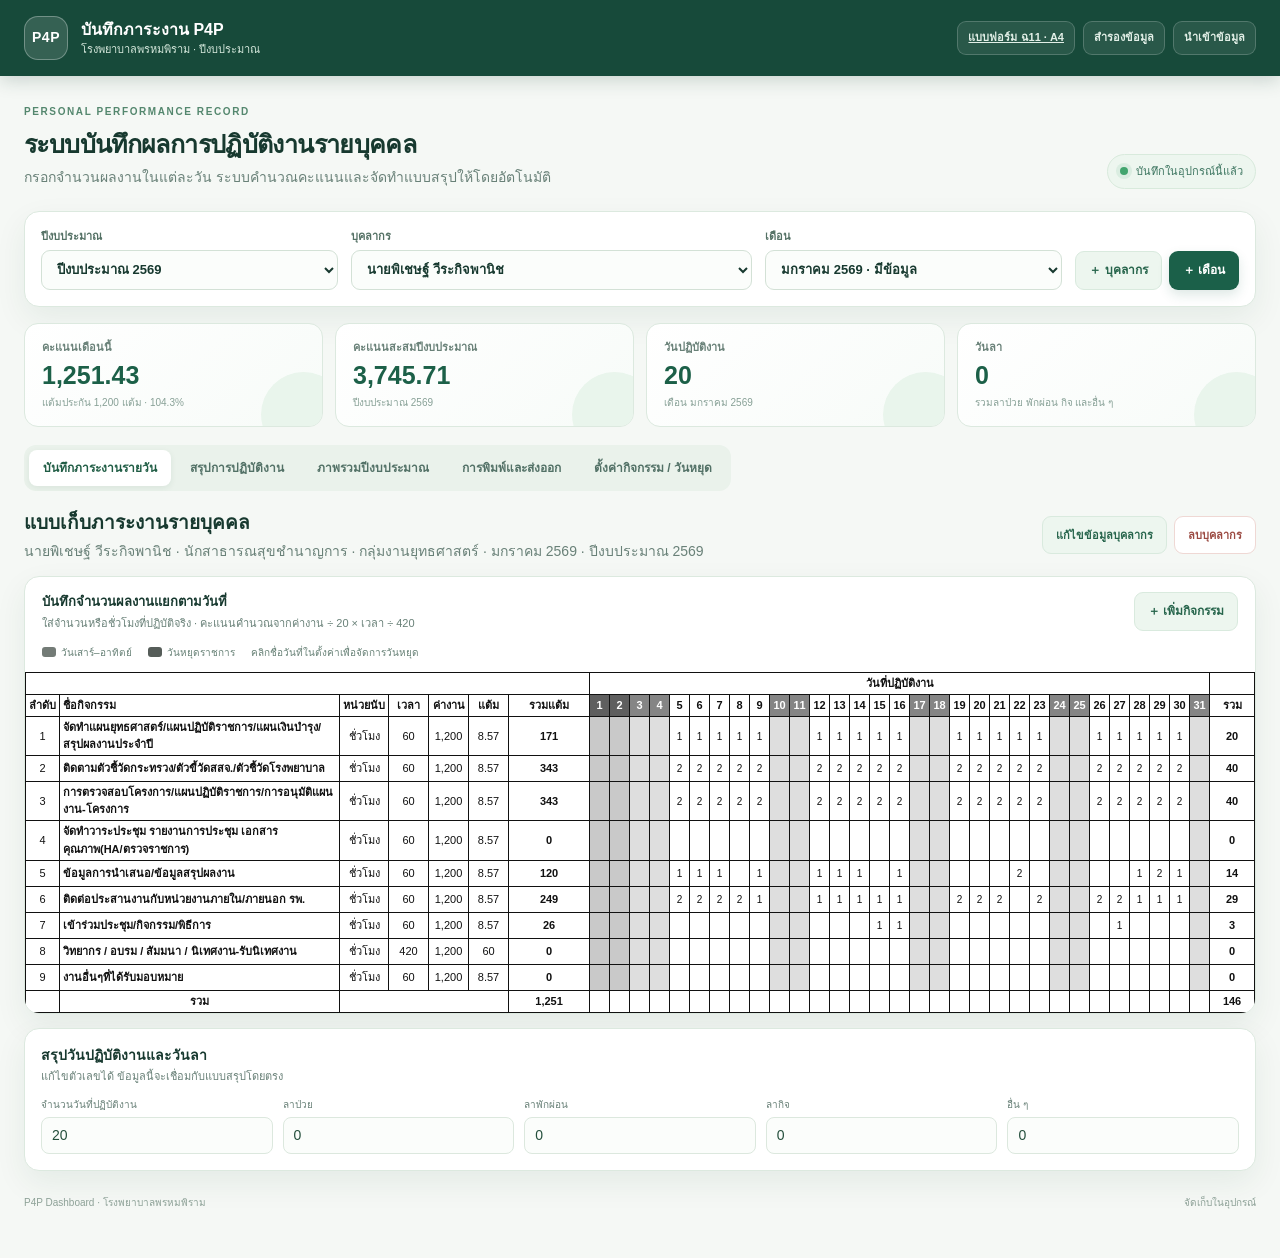
==== commit 98ff6e8b: "Add files via upload" ====
--- a/index.html
+++ b/index.html
@@ -5,8 +5,7 @@
   <meta name="viewport" content="width=device-width, initial-scale=1">
   <meta name="theme-color" content="#174a3a">
   <title>P4P | โรงพยาบาลพรหมพิราม</title>
-  <style>
-:root{--ink:#17392f;--muted:#698178;--green:#1b6049;--green2:#26765a;--mint:#eaf4ee;--mint2:#f5faf6;--line:#dce9df;--gold:#e5b954;--danger:#9b4a42;--shadow:0 12px 32px rgba(20,69,49,.07)}
+  <style>:root{--ink:#17392f;--muted:#698178;--green:#1b6049;--green2:#26765a;--mint:#eaf4ee;--mint2:#f5faf6;--line:#dce9df;--gold:#e5b954;--danger:#9b4a42;--shadow:0 12px 32px rgba(20,69,49,.07)}
 *{box-sizing:border-box}body{margin:0;background:#f5f8f5;color:var(--ink);font-family:'Noto Sans Thai',Tahoma,sans-serif;font-size:14px;line-height:1.55}.topbar{height:76px;background:#174a3a;color:#fff;display:flex;align-items:center;padding:0 max(calc((100vw - 1280px)/2),24px);gap:13px;box-shadow:0 4px 18px #153d3033}.brand-mark{display:grid;place-items:center;width:44px;height:44px;border-radius:14px;background:#ffffff21;border:1px solid #ffffff4d;font-weight:800;letter-spacing:.04em}.brand-text{display:flex;flex-direction:column;line-height:1.4}.brand-text strong{font-size:16px}.brand-text span{font-size:11px;color:#d5e8dc}.top-actions{margin-left:auto;display:flex;gap:8px}.shell{max-width:1280px;padding:28px 24px 48px;margin:auto}.intro{display:flex;align-items:end;justify-content:space-between;margin-bottom:22px}.eyebrow{font-size:10px;letter-spacing:.16em;color:#54876e;font-weight:700;margin:0 0 5px}.intro h1{font-size:25px;margin:0 0 4px;letter-spacing:-.025em}.muted{color:var(--muted);margin:0}.small{font-size:11px}.intro-badge{display:flex;align-items:center;gap:8px;color:#3d7560;background:#edf6ef;border:1px solid #d8eadc;padding:8px 12px;border-radius:99px;font-size:11px}.dot{width:8px;height:8px;background:#42a56e;border-radius:50%;box-shadow:0 0 0 4px #42a56e1c}.card{background:#fff;border:1px solid var(--line);border-radius:15px;box-shadow:var(--shadow)}.filterbar{display:grid;grid-template-columns:1fr 1.35fr 1fr auto;align-items:end;gap:13px;padding:16px;margin-bottom:16px}.filterbar label{font-size:11px;font-weight:600;color:#547165;display:flex;flex-direction:column;gap:5px}.filterbar select,.form-control{width:100%;height:40px;border:1px solid #d3e1d6;border-radius:9px;background:#fbfdfb;padding:0 11px;color:var(--ink);font:inherit;font-size:13px;outline:none}.filterbar select:focus,.form-control:focus,input:focus,textarea:focus{border-color:#66a783;box-shadow:0 0 0 3px #66a78320}.filter-buttons{display:flex;gap:7px}.btn{border:1px solid transparent;border-radius:9px;padding:9px 13px;min-height:38px;font:inherit;font-size:12px;font-weight:600;cursor:pointer;transition:.15s;white-space:nowrap}.btn:hover{transform:translateY(-1px);filter:brightness(.98)}.btn-primary{background:var(--green);color:white;box-shadow:0 5px 12px #1b604925}.btn-soft{background:#edf6ef;color:#27654c;border-color:#d9eade}.btn-outline{background:#fff;border-color:#b9d7c4;color:#26664d}.btn-outline-danger{background:#fff;border-color:#efd8d4;color:#9b4a42}.btn-quiet{color:#e2efe7;background:#ffffff14;border-color:#ffffff31;padding:7px 10px;min-height:32px;font-size:11px}.metric-grid{display:grid;grid-template-columns:repeat(4,1fr);gap:12px;margin-bottom:18px}.metric{background:linear-gradient(140deg,#fff,#f7fbf8);border:1px solid var(--line);border-radius:14px;padding:15px 17px;position:relative;overflow:hidden}.metric:after{content:'';position:absolute;right:-24px;bottom:-31px;width:85px;height:85px;background:#e9f5ec;border-radius:50%}.metric-label{font-size:11px;color:var(--muted);font-weight:600}.metric-value{font-size:25px;font-weight:700;color:#1c6048;line-height:1.25;margin:4px 0}.metric-note{font-size:10px;color:#87a096}.tabs{display:flex;gap:5px;padding:5px;background:#eaf2eb;border-radius:12px;margin-bottom:16px;width:max-content;max-width:100%;overflow:auto}.tab{background:transparent;border:0;border-radius:8px;padding:9px 14px;color:#527166;font:inherit;font-size:12px;font-weight:600;white-space:nowrap;cursor:pointer}.tab.active{background:#fff;color:#205d45;box-shadow:0 2px 6px #194d3514}.panel{display:none}.panel.active{display:block}.section-head{display:flex;justify-content:space-between;align-items:center;gap:15px;margin:17px 0 13px}.section-head h2{font-size:19px;margin:0 0 3px}.section-head h3{font-size:14px;margin:0 0 2px}.section-head.compact{margin:0 0 12px}.section-actions{display:flex;gap:7px;align-items:center}.section-actions .btn{font-size:11px}.table-card{overflow:hidden}.table-toolbar{display:flex;align-items:center;justify-content:space-between;padding:15px 17px 8px;gap:12px}.table-toolbar>div{display:flex;flex-direction:column;gap:3px}.table-toolbar strong{font-size:13px}.legend{display:flex;align-items:center;gap:16px;padding:5px 17px 12px;color:#688277;font-size:10px;flex-wrap:wrap}.legend span{display:inline-flex;align-items:center;gap:5px}.legend-weekend,.legend-holiday{width:14px;height:10px;background:#737b76;border-radius:3px;display:inline-block}.legend-holiday{background:#565d59}.table-scroll{overflow:auto;max-width:100%;overscroll-behavior:contain}.work-table{border-collapse:separate;border-spacing:0;width:max-content;min-width:100%;font-size:11px}.work-table th,.work-table td{border-right:1px solid #e6ede8;border-bottom:1px solid #e6ede8;padding:5px 5px;text-align:center;white-space:nowrap}.work-table thead th{position:sticky;top:0;background:#eef5ef;color:#496b5c;z-index:2;font-weight:600}.work-table .task-col{position:sticky;left:0;z-index:3;background:#f8fbf8;text-align:left;min-width:240px;max-width:280px;white-space:normal}.work-table thead .task-col{z-index:4;background:#eaf3ec}.work-table .info-col{min-width:68px}.work-table .day-head{min-width:36px}.work-table .day-col.weekend{background:#77807b;color:#fff}.work-table .day-col.holiday{background:#5e6762;color:#fff}.work-table .day-cell.weekend{background:#eaeeeb}.work-table .day-cell.holiday{background:#dce1dd}.work-table .day-cell.weekend input,.work-table .day-cell.holiday input{background:transparent}.work-table input{width:34px;height:29px;border:1px solid transparent;border-radius:5px;text-align:center;padding:0 2px;color:#24483a;background:transparent;font:inherit;font-size:11px}.work-table input:hover,.work-table input:focus{background:#fff;border-color:#96c5a7}.work-table input::-webkit-inner-spin-button{-webkit-appearance:none;margin:0}.task-name{font-weight:600;color:#254d3c}.task-meta{font-size:9px;color:#82988d;margin-top:2px}.task-actions{display:flex;gap:4px;margin-top:5px}.icon-btn{border:0;background:#edf5ef;color:#47765d;border-radius:5px;padding:2px 6px;font-size:9px;cursor:pointer}.icon-btn.delete{background:#fff1ee;color:#a25048}.total-cell{font-weight:700;color:#28664c;background:#f6faf7}.total-row td{font-weight:700;background:#f4f8f5}.leave-card{padding:16px;margin-top:14px}.leave-grid{display:grid;grid-template-columns:repeat(5,minmax(120px,1fr));gap:10px}.leave-field label{display:block;font-size:10px;color:#698178;margin-bottom:4px}.leave-field input{width:100%;height:37px;border:1px solid #dce8de;border-radius:8px;padding:0 10px;color:#234e3b;background:#fbfdfb;font:inherit}.report{padding:30px 34px;max-width:100%;color:#191f1b}.report-title{text-align:center;margin-bottom:4px;font-size:18px;font-weight:700}.report-subtitle{text-align:center;font-size:14px;margin-bottom:3px}.report-person{text-align:center;margin-bottom:22px;font-size:13px}.report table{width:100%;border-collapse:collapse;font-size:12px;margin:12px 0 18px}.report th,.report td{border:1px solid #9aa79e;padding:7px 8px}.report th{background:#edf3ee;text-align:center}.report td.num,.report th.num{text-align:right}.report-section-title{font-weight:700;margin:15px 0 6px}.report-summary{display:flex;gap:12px;flex-wrap:wrap;margin:8px 0 12px}.report-chip{border:1px solid #d5e1d7;background:#f5f9f5;border-radius:8px;padding:7px 10px;font-size:11px}.signature-row{display:grid;grid-template-columns:1fr 1fr;gap:30px;margin-top:40px;text-align:center;font-size:11px}.signature-line{border-top:1px dotted #666;max-width:230px;margin:30px auto 5px}.settings-grid{display:grid;grid-template-columns:1.2fr .8fr;gap:14px}.settings-card{padding:17px}.setting-row{display:flex;align-items:center;gap:8px;padding:9px 0;border-bottom:1px solid #edf2ee;font-size:11px}.setting-row:last-child{border-bottom:0}.setting-row .row-name{flex:1}.setting-row small{color:var(--muted)}.note-card{padding:15px 17px;margin-top:14px;font-size:11px}.note-card p{margin:4px 0 0;color:var(--muted)}.holiday-list{max-height:425px;overflow:auto}.holiday-date{font-feature-settings:'tnum';color:#456b58;min-width:87px}.footer{display:flex;justify-content:space-between;color:#8da197;font-size:10px;margin-top:24px}.toast{position:fixed;bottom:22px;left:50%;transform:translate(-50%,18px);background:#174a3a;color:white;padding:10px 17px;border-radius:10px;opacity:0;pointer-events:none;transition:.2s;box-shadow:0 9px 24px #17392f33;z-index:20;font-size:12px}.toast.show{opacity:1;transform:translate(-50%,0)}.empty{padding:25px;text-align:center;color:#82988d}.form-grid{display:grid;grid-template-columns:1fr 1fr;gap:11px}.form-grid label{font-size:11px;color:#577466}.form-grid input,.form-grid select{display:block;width:100%;height:39px;margin-top:5px;border:1px solid #d3e1d6;border-radius:8px;padding:0 9px;font:inherit}.modal-backdrop{position:fixed;inset:0;background:#123b2f66;display:grid;place-items:center;padding:18px;z-index:40}.modal{background:#fff;border-radius:15px;padding:20px;width:min(540px,100%);box-shadow:0 24px 70px #132f2755}.modal h3{margin:0 0 13px}.modal-actions{display:flex;justify-content:flex-end;gap:8px;margin-top:18px}
 @media(max-width:900px){.filterbar{grid-template-columns:1fr 1fr}.filter-buttons{justify-content:flex-start}.metric-grid{grid-template-columns:1fr 1fr}.settings-grid{grid-template-columns:1fr}.export-grid{grid-template-columns:1fr}.report{padding:22px 18px}}
 @media(max-width:600px){.topbar{height:auto;min-height:68px;padding:10px 14px}.top-actions .btn{font-size:10px;padding:6px}.brand-mark{width:38px;height:38px}.brand-text strong{font-size:13px}.brand-text span{font-size:9px}.shell{padding:19px 12px 34px}.intro{align-items:start;flex-direction:column;gap:12px}.intro h1{font-size:21px}.filterbar{grid-template-columns:1fr 1fr;padding:12px;gap:9px}.filter-buttons{grid-column:1/-1}.filter-buttons .btn{flex:1}.metric-grid{gap:8px}.metric{padding:12px}.metric-value{font-size:21px}.tabs{width:100%}.tab{padding:9px 11px}.section-head{align-items:flex-start;flex-direction:column}.section-actions{flex-wrap:wrap}.table-toolbar{align-items:flex-start;flex-direction:column}.leave-grid{grid-template-columns:1fr 1fr}.report table{font-size:10px}.report th,.report td{padding:5px}.signature-row{gap:12px}.form-grid{grid-template-columns:1fr}.footer{font-size:9px}}
@@ -100,14 +99,62 @@
 .preview-input-value{display:inline-block;min-width:16px;color:#111}
 .preview-leave-grid .preview-input-value{min-height:22px;padding:2px 8px}
 @media(max-width:700px){.preview-backdrop{padding:0}.preview-dialog{width:100vw;height:100dvh;border-radius:0}.preview-header{align-items:flex-start;padding:11px}.preview-header strong{font-size:13px}.preview-actions .btn{padding:8px}.preview-stage{padding:10px}.preview-page-summary{transform:scale(.82);transform-origin:top left;margin-left:0;margin-bottom:-200px}.preview-page-work{margin-left:0}}
-
+.source-form .signature-sheet{width:100%;table-layout:fixed;margin-top:11px}
+.source-form .signature-sheet td{height:24px;padding:2px 14px;line-height:1.35;vertical-align:middle}
+.source-form .signature-sheet .signature-declaration td{text-align:center}
+.source-form .signature-sheet .signature-space{height:18px!important}
+.source-form .signature-sheet tr:nth-child(3) td{padding-top:4px}
+/* Readable A4 forms: use the requested Thai font and keep every printed value at 14 pt or larger. */
+.preview-page-summary .source-form,
+.preview-page-summary .source-form *,
+.preview-page-work,
+.preview-page-work *,
+body.print-summary #panel-summary .source-form,
+body.print-summary #panel-summary .source-form *,
+body.print-work #panel-work .print-only-title,
+body.print-work #panel-work .print-only-title *,
+body.print-work #panel-work .work-table,
+body.print-work #panel-work .work-table *,
+body.print-work #panel-work .leave-card,
+body.print-work #panel-work .leave-card *{font-family:'TH Sarabun IT๙','TH Sarabun New',Tahoma,sans-serif!important;font-size:14pt!important;line-height:1.12}
+.preview-page-summary .sheet-title,body.print-summary #panel-summary .sheet-title{font-size:20pt!important;font-weight:700}
+.preview-page-summary .sheet-month,body.print-summary #panel-summary .sheet-month{font-size:17pt!important}
+.preview-page-work .work-print-head-row strong,body.print-work #panel-work .print-only-title{font-size:18pt!important}
+.preview-page-work .work-print-date-title{font-size:16pt!important}
+.preview-page-summary .sheet-table,body.print-summary #panel-summary .sheet-table{width:100%;table-layout:fixed;font-size:14pt!important}
+.preview-page-summary .sheet-table th,.preview-page-summary .sheet-table td,
+body.print-summary #panel-summary .sheet-table th,body.print-summary #panel-summary .sheet-table td,
+.preview-page-work .work-table th,.preview-page-work .work-table td,
+body.print-work #panel-work .work-table th,body.print-work #panel-work .work-table td{overflow-wrap:normal;word-break:normal}
+.thai-word{display:inline-block;white-space:nowrap}
+@media print{
+  @page{size:A4 portrait;margin:8mm}
+  @page p4pwork{size:A4 landscape;margin:8mm}
+  body.print-summary #panel-summary .sheet-title{font-size:20pt!important}
+  body.print-summary #panel-summary .sheet-month{font-size:17pt!important}
+  body.print-work #panel-work .work-table{width:100%;min-width:0;table-layout:fixed;border-collapse:collapse}
+  body.print-work #panel-work .work-table thead{display:table-header-group}
+  body.print-work #panel-work .work-table tr{break-inside:avoid;page-break-inside:avoid}
+  body.print-work #panel-work .work-table .seq-col{min-width:5mm;width:5mm}
+  body.print-work #panel-work .work-table .task-col{min-width:56mm;max-width:56mm;width:56mm}
+  body.print-work #panel-work .work-table .info-col{min-width:8mm;width:8mm}
+  body.print-work #panel-work .work-table .day-head,body.print-work #panel-work .work-table .day-cell{min-width:0;width:auto;max-width:none}
+  body.print-work #panel-work .work-table .day-cell input{display:none!important}
+  body.print-work #panel-work .work-table .day-cell:after{content:attr(data-print-value);display:block;white-space:normal;overflow-wrap:anywhere}
+  body.print-work #panel-work .work-table .task-name{font-weight:400}
+  body.print-work #panel-work .leave-grid{grid-template-columns:repeat(5,minmax(0,1fr));gap:4mm}
+  body.print-work #panel-work .leave-card{break-inside:avoid;page-break-inside:avoid}
+  body.print-summary #panel-summary .sheet-table thead{display:table-header-group}
+  body.print-summary #panel-summary .sheet-table tr{break-inside:avoid;page-break-inside:avoid}
+  body.print-summary #panel-summary .signature-sheet{break-inside:avoid;page-break-inside:avoid}
+}
 </style>
 </head>
 <body>
   <header class="topbar">
     <div class="brand-mark">P4P</div>
     <div class="brand-text"><strong>บันทึกภาระงาน P4P</strong><span>โรงพยาบาลพรหมพิราม · ปีงบประมาณ</span></div>
-    <div class="top-actions"><button class="btn btn-quiet" id="backupBtn">สำรองข้อมูล</button><button class="btn btn-quiet" id="restoreBtn">นำเข้าข้อมูล</button><input id="restoreFile" type="file" accept=".json,application/json" hidden></div>
+    <div class="top-actions"><a class="btn btn-quiet" href="sh11.html" title="เปิดแบบฟอร์ม ฉ11 รูปแบบ A4">แบบฟอร์ม ฉ11 · A4</a><button class="btn btn-quiet" id="backupBtn">สำรองข้อมูล</button><button class="btn btn-quiet" id="restoreBtn">นำเข้าข้อมูล</button><input id="restoreFile" type="file" accept=".json,application/json" hidden></div>
   </header>
   <main class="shell">
     <section class="intro">
@@ -1032,8 +1079,7 @@
 
 !function(e){if("object"==typeof exports&&"undefined"!=typeof module)module.exports=e();else if("function"==typeof define&&define.amd)define([],e);else{("undefined"!=typeof window?window:"undefined"!=typeof global?global:"undefined"!=typeof self?self:this).JSZip=e()}}(function(){return function s(a,o,h){function u(r,e){if(!o[r]){if(!a[r]){var t="function"==typeof require&&require;if(!e&&t)return t(r,!0);if(l)return l(r,!0);var n=new Error("Cannot find module '"+r+"'");throw n.code="MODULE_NOT_FOUND",n}var i=o[r]={exports:{}};a[r][0].call(i.exports,function(e){var t=a[r][1][e];return u(t||e)},i,i.exports,s,a,o,h)}return o[r].exports}for(var l="function"==typeof require&&require,e=0;e<h.length;e++)u(h[e]);return u}({1:[function(e,t,r){"use strict";var d=e("./utils"),c=e("./support"),p="ABCDEFGHIJKLMNOPQRSTUVWXYZabcdefghijklmnopqrstuvwxyz0123456789+/=";r.encode=function(e){for(var t,r,n,i,s,a,o,h=[],u=0,l=e.length,f=l,c="string"!==d.getTypeOf(e);u<e.length;)f=l-u,n=c?(t=e[u++],r=u<l?e[u++]:0,u<l?e[u++]:0):(t=e.charCodeAt(u++),r=u<l?e.charCodeAt(u++):0,u<l?e.charCodeAt(u++):0),i=t>>2,s=(3&t)<<4|r>>4,a=1<f?(15&r)<<2|n>>6:64,o=2<f?63&n:64,h.push(p.charAt(i)+p.charAt(s)+p.charAt(a)+p.charAt(o));return h.join("")},r.decode=function(e){var t,r,n,i,s,a,o=0,h=0,u="data:";if(e.substr(0,u.length)===u)throw new Error("Invalid base64 input, it looks like a data url.");var l,f=3*(e=e.replace(/[^A-Za-z0-9+/=]/g,"")).length/4;if(e.charAt(e.length-1)===p.charAt(64)&&f--,e.charAt(e.length-2)===p.charAt(64)&&f--,f%1!=0)throw new Error("Invalid base64 input, bad content length.");for(l=c.uint8array?new Uint8Array(0|f):new Array(0|f);o<e.length;)t=p.indexOf(e.charAt(o++))<<2|(i=p.indexOf(e.charAt(o++)))>>4,r=(15&i)<<4|(s=p.indexOf(e.charAt(o++)))>>2,n=(3&s)<<6|(a=p.indexOf(e.charAt(o++))),l[h++]=t,64!==s&&(l[h++]=r),64!==a&&(l[h++]=n);return l}},{"./support":30,"./utils":32}],2:[function(e,t,r){"use strict";var n=e("./external"),i=e("./stream/DataWorker"),s=e("./stream/Crc32Probe"),a=e("./stream/DataLengthProbe");function o(e,t,r,n,i){this.compressedSize=e,this.uncompressedSize=t,this.crc32=r,this.compression=n,this.compressedContent=i}o.prototype={getContentWorker:function(){var e=new i(n.Promise.resolve(this.compressedContent)).pipe(this.compression.uncompressWorker()).pipe(new a("data_length")),t=this;return e.on("end",function(){if(this.streamInfo.data_length!==t.uncompressedSize)throw new Error("Bug : uncompressed data size mismatch")}),e},getCompressedWorker:function(){return new i(n.Promise.resolve(this.compressedContent)).withStreamInfo("compressedSize",this.compressedSize).withStreamInfo("uncompressedSize",this.uncompressedSize).withStreamInfo("crc32",this.crc32).withStreamInfo("compression",this.compression)}},o.createWorkerFrom=function(e,t,r){return e.pipe(new s).pipe(new a("uncompressedSize")).pipe(t.compressWorker(r)).pipe(new a("compressedSize")).withStreamInfo("compression",t)},t.exports=o},{"./external":6,"./stream/Crc32Probe":25,"./stream/DataLengthProbe":26,"./stream/DataWorker":27}],3:[function(e,t,r){"use strict";var n=e("./stream/GenericWorker");r.STORE={magic:"\0\0",compressWorker:function(){return new n("STORE compression")},uncompressWorker:function(){return new n("STORE decompression")}},r.DEFLATE=e("./flate")},{"./flate":7,"./stream/GenericWorker":28}],4:[function(e,t,r){"use strict";var n=e("./utils");var o=function(){for(var e,t=[],r=0;r<256;r++){e=r;for(var n=0;n<8;n++)e=1&e?3988292384^e>>>1:e>>>1;t[r]=e}return t}();t.exports=function(e,t){return void 0!==e&&e.length?"string"!==n.getTypeOf(e)?function(e,t,r,n){var i=o,s=n+r;e^=-1;for(var a=n;a<s;a++)e=e>>>8^i[255&(e^t[a])];return-1^e}(0|t,e,e.length,0):function(e,t,r,n){var i=o,s=n+r;e^=-1;for(var a=n;a<s;a++)e=e>>>8^i[255&(e^t.charCodeAt(a))];return-1^e}(0|t,e,e.length,0):0}},{"./utils":32}],5:[function(e,t,r){"use strict";r.base64=!1,r.binary=!1,r.dir=!1,r.createFolders=!0,r.date=null,r.compression=null,r.compressionOptions=null,r.comment=null,r.unixPermissions=null,r.dosPermissions=null},{}],6:[function(e,t,r){"use strict";var n=null;n="undefined"!=typeof Promise?Promise:e("lie"),t.exports={Promise:n}},{lie:37}],7:[function(e,t,r){"use strict";var n="undefined"!=typeof Uint8Array&&"undefined"!=typeof Uint16Array&&"undefined"!=typeof Uint32Array,i=e("pako"),s=e("./utils"),a=e("./stream/GenericWorker"),o=n?"uint8array":"array";function h(e,t){a.call(this,"FlateWorker/"+e),this._pako=null,this._pakoAction=e,this._pakoOptions=t,this.meta={}}r.magic="\b\0",s.inherits(h,a),h.prototype.processChunk=function(e){this.meta=e.meta,null===this._pako&&this._createPako(),this._pako.push(s.transformTo(o,e.data),!1)},h.prototype.flush=function(){a.prototype.flush.call(this),null===this._pako&&this._createPako(),this._pako.push([],!0)},h.prototype.cleanUp=function(){a.prototype.cleanUp.call(this),this._pako=null},h.prototype._createPako=function(){this._pako=new i[this._pakoAction]({raw:!0,level:this._pakoOptions.level||-1});var t=this;this._pako.onData=function(e){t.push({data:e,meta:t.meta})}},r.compressWorker=function(e){return new h("Deflate",e)},r.uncompressWorker=function(){return new h("Inflate",{})}},{"./stream/GenericWorker":28,"./utils":32,pako:38}],8:[function(e,t,r){"use strict";function A(e,t){var r,n="";for(r=0;r<t;r++)n+=String.fromCharCode(255&e),e>>>=8;return n}function n(e,t,r,n,i,s){var a,o,h=e.file,u=e.compression,l=s!==O.utf8encode,f=I.transformTo("string",s(h.name)),c=I.transformTo("string",O.utf8encode(h.name)),d=h.comment,p=I.transformTo("string",s(d)),m=I.transformTo("string",O.utf8encode(d)),_=c.length!==h.name.length,g=m.length!==d.length,b="",v="",y="",w=h.dir,k=h.date,x={crc32:0,compressedSize:0,uncompressedSize:0};t&&!r||(x.crc32=e.crc32,x.compressedSize=e.compressedSize,x.uncompressedSize=e.uncompressedSize);var S=0;t&&(S|=8),l||!_&&!g||(S|=2048);var z=0,C=0;w&&(z|=16),"UNIX"===i?(C=798,z|=function(e,t){var r=e;return e||(r=t?16893:33204),(65535&r)<<16}(h.unixPermissions,w)):(C=20,z|=function(e){return 63&(e||0)}(h.dosPermissions)),a=k.getUTCHours(),a<<=6,a|=k.getUTCMinutes(),a<<=5,a|=k.getUTCSeconds()/2,o=k.getUTCFullYear()-1980,o<<=4,o|=k.getUTCMonth()+1,o<<=5,o|=k.getUTCDate(),_&&(v=A(1,1)+A(B(f),4)+c,b+="up"+A(v.length,2)+v),g&&(y=A(1,1)+A(B(p),4)+m,b+="uc"+A(y.length,2)+y);var E="";return E+="\n\0",E+=A(S,2),E+=u.magic,E+=A(a,2),E+=A(o,2),E+=A(x.crc32,4),E+=A(x.compressedSize,4),E+=A(x.uncompressedSize,4),E+=A(f.length,2),E+=A(b.length,2),{fileRecord:R.LOCAL_FILE_HEADER+E+f+b,dirRecord:R.CENTRAL_FILE_HEADER+A(C,2)+E+A(p.length,2)+"\0\0\0\0"+A(z,4)+A(n,4)+f+b+p}}var I=e("../utils"),i=e("../stream/GenericWorker"),O=e("../utf8"),B=e("../crc32"),R=e("../signature");function s(e,t,r,n){i.call(this,"ZipFileWorker"),this.bytesWritten=0,this.zipComment=t,this.zipPlatform=r,this.encodeFileName=n,this.streamFiles=e,this.accumulate=!1,this.contentBuffer=[],this.dirRecords=[],this.currentSourceOffset=0,this.entriesCount=0,this.currentFile=null,this._sources=[]}I.inherits(s,i),s.prototype.push=function(e){var t=e.meta.percent||0,r=this.entriesCount,n=this._sources.length;this.accumulate?this.contentBuffer.push(e):(this.bytesWritten+=e.data.length,i.prototype.push.call(this,{data:e.data,meta:{currentFile:this.currentFile,percent:r?(t+100*(r-n-1))/r:100}}))},s.prototype.openedSource=function(e){this.currentSourceOffset=this.bytesWritten,this.currentFile=e.file.name;var t=this.streamFiles&&!e.file.dir;if(t){var r=n(e,t,!1,this.currentSourceOffset,this.zipPlatform,this.encodeFileName);this.push({data:r.fileRecord,meta:{percent:0}})}else this.accumulate=!0},s.prototype.closedSource=function(e){this.accumulate=!1;var t=this.streamFiles&&!e.file.dir,r=n(e,t,!0,this.currentSourceOffset,this.zipPlatform,this.encodeFileName);if(this.dirRecords.push(r.dirRecord),t)this.push({data:function(e){return R.DATA_DESCRIPTOR+A(e.crc32,4)+A(e.compressedSize,4)+A(e.uncompressedSize,4)}(e),meta:{percent:100}});else for(this.push({data:r.fileRecord,meta:{percent:0}});this.contentBuffer.length;)this.push(this.contentBuffer.shift());this.currentFile=null},s.prototype.flush=function(){for(var e=this.bytesWritten,t=0;t<this.dirRecords.length;t++)this.push({data:this.dirRecords[t],meta:{percent:100}});var r=this.bytesWritten-e,n=function(e,t,r,n,i){var s=I.transformTo("string",i(n));return R.CENTRAL_DIRECTORY_END+"\0\0\0\0"+A(e,2)+A(e,2)+A(t,4)+A(r,4)+A(s.length,2)+s}(this.dirRecords.length,r,e,this.zipComment,this.encodeFileName);this.push({data:n,meta:{percent:100}})},s.prototype.prepareNextSource=function(){this.previous=this._sources.shift(),this.openedSource(this.previous.streamInfo),this.isPaused?this.previous.pause():this.previous.resume()},s.prototype.registerPrevious=function(e){this._sources.push(e);var t=this;return e.on("data",function(e){t.processChunk(e)}),e.on("end",function(){t.closedSource(t.previous.streamInfo),t._sources.length?t.prepareNextSource():t.end()}),e.on("error",function(e){t.error(e)}),this},s.prototype.resume=function(){return!!i.prototype.resume.call(this)&&(!this.previous&&this._sources.length?(this.prepareNextSource(),!0):this.previous||this._sources.length||this.generatedError?void 0:(this.end(),!0))},s.prototype.error=function(e){var t=this._sources;if(!i.prototype.error.call(this,e))return!1;for(var r=0;r<t.length;r++)try{t[r].error(e)}catch(e){}return!0},s.prototype.lock=function(){i.prototype.lock.call(this);for(var e=this._sources,t=0;t<e.length;t++)e[t].lock()},t.exports=s},{"../crc32":4,"../signature":23,"../stream/GenericWorker":28,"../utf8":31,"../utils":32}],9:[function(e,t,r){"use strict";var u=e("../compressions"),n=e("./ZipFileWorker");r.generateWorker=function(e,a,t){var o=new n(a.streamFiles,t,a.platform,a.encodeFileName),h=0;try{e.forEach(function(e,t){h++;var r=function(e,t){var r=e||t,n=u[r];if(!n)throw new Error(r+" is not a valid compression method !");return n}(t.options.compression,a.compression),n=t.options.compressionOptions||a.compressionOptions||{},i=t.dir,s=t.date;t._compressWorker(r,n).withStreamInfo("file",{name:e,dir:i,date:s,comment:t.comment||"",unixPermissions:t.unixPermissions,dosPermissions:t.dosPermissions}).pipe(o)}),o.entriesCount=h}catch(e){o.error(e)}return o}},{"../compressions":3,"./ZipFileWorker":8}],10:[function(e,t,r){"use strict";function n(){if(!(this instanceof n))return new n;if(arguments.length)throw new Error("The constructor with parameters has been removed in JSZip 3.0, please check the upgrade guide.");this.files=Object.create(null),this.comment=null,this.root="",this.clone=function(){var e=new n;for(var t in this)"function"!=typeof this[t]&&(e[t]=this[t]);return e}}(n.prototype=e("./object")).loadAsync=e("./load"),n.support=e("./support"),n.defaults=e("./defaults"),n.version="3.10.1",n.loadAsync=function(e,t){return(new n).loadAsync(e,t)},n.external=e("./external"),t.exports=n},{"./defaults":5,"./external":6,"./load":11,"./object":15,"./support":30}],11:[function(e,t,r){"use strict";var u=e("./utils"),i=e("./external"),n=e("./utf8"),s=e("./zipEntries"),a=e("./stream/Crc32Probe"),l=e("./nodejsUtils");function f(n){return new i.Promise(function(e,t){var r=n.decompressed.getContentWorker().pipe(new a);r.on("error",function(e){t(e)}).on("end",function(){r.streamInfo.crc32!==n.decompressed.crc32?t(new Error("Corrupted zip : CRC32 mismatch")):e()}).resume()})}t.exports=function(e,o){var h=this;return o=u.extend(o||{},{base64:!1,checkCRC32:!1,optimizedBinaryString:!1,createFolders:!1,decodeFileName:n.utf8decode}),l.isNode&&l.isStream(e)?i.Promise.reject(new Error("JSZip can't accept a stream when loading a zip file.")):u.prepareContent("the loaded zip file",e,!0,o.optimizedBinaryString,o.base64).then(function(e){var t=new s(o);return t.load(e),t}).then(function(e){var t=[i.Promise.resolve(e)],r=e.files;if(o.checkCRC32)for(var n=0;n<r.length;n++)t.push(f(r[n]));return i.Promise.all(t)}).then(function(e){for(var t=e.shift(),r=t.files,n=0;n<r.length;n++){var i=r[n],s=i.fileNameStr,a=u.resolve(i.fileNameStr);h.file(a,i.decompressed,{binary:!0,optimizedBinaryString:!0,date:i.date,dir:i.dir,comment:i.fileCommentStr.length?i.fileCommentStr:null,unixPermissions:i.unixPermissions,dosPermissions:i.dosPermissions,createFolders:o.createFolders}),i.dir||(h.file(a).unsafeOriginalName=s)}return t.zipComment.length&&(h.comment=t.zipComment),h})}},{"./external":6,"./nodejsUtils":14,"./stream/Crc32Probe":25,"./utf8":31,"./utils":32,"./zipEntries":33}],12:[function(e,t,r){"use strict";var n=e("../utils"),i=e("../stream/GenericWorker");function s(e,t){i.call(this,"Nodejs stream input adapter for "+e),this._upstreamEnded=!1,this._bindStream(t)}n.inherits(s,i),s.prototype._bindStream=function(e){var t=this;(this._stream=e).pause(),e.on("data",function(e){t.push({data:e,meta:{percent:0}})}).on("error",function(e){t.isPaused?this.generatedError=e:t.error(e)}).on("end",function(){t.isPaused?t._upstreamEnded=!0:t.end()})},s.prototype.pause=function(){return!!i.prototype.pause.call(this)&&(this._stream.pause(),!0)},s.prototype.resume=function(){return!!i.prototype.resume.call(this)&&(this._upstreamEnded?this.end():this._stream.resume(),!0)},t.exports=s},{"../stream/GenericWorker":28,"../utils":32}],13:[function(e,t,r){"use strict";var i=e("readable-stream").Readable;function n(e,t,r){i.call(this,t),this._helper=e;var n=this;e.on("data",function(e,t){n.push(e)||n._helper.pause(),r&&r(t)}).on("error",function(e){n.emit("error",e)}).on("end",function(){n.push(null)})}e("../utils").inherits(n,i),n.prototype._read=function(){this._helper.resume()},t.exports=n},{"../utils":32,"readable-stream":16}],14:[function(e,t,r){"use strict";t.exports={isNode:"undefined"!=typeof Buffer,newBufferFrom:function(e,t){if(Buffer.from&&Buffer.from!==Uint8Array.from)return Buffer.from(e,t);if("number"==typeof e)throw new Error('The "data" argument must not be a number');return new Buffer(e,t)},allocBuffer:function(e){if(Buffer.alloc)return Buffer.alloc(e);var t=new Buffer(e);return t.fill(0),t},isBuffer:function(e){return Buffer.isBuffer(e)},isStream:function(e){return e&&"function"==typeof e.on&&"function"==typeof e.pause&&"function"==typeof e.resume}}},{}],15:[function(e,t,r){"use strict";function s(e,t,r){var n,i=u.getTypeOf(t),s=u.extend(r||{},f);s.date=s.date||new Date,null!==s.compression&&(s.compression=s.compression.toUpperCase()),"string"==typeof s.unixPermissions&&(s.unixPermissions=parseInt(s.unixPermissions,8)),s.unixPermissions&&16384&s.unixPermissions&&(s.dir=!0),s.dosPermissions&&16&s.dosPermissions&&(s.dir=!0),s.dir&&(e=g(e)),s.createFolders&&(n=_(e))&&b.call(this,n,!0);var a="string"===i&&!1===s.binary&&!1===s.base64;r&&void 0!==r.binary||(s.binary=!a),(t instanceof c&&0===t.uncompressedSize||s.dir||!t||0===t.length)&&(s.base64=!1,s.binary=!0,t="",s.compression="STORE",i="string");var o=null;o=t instanceof c||t instanceof l?t:p.isNode&&p.isStream(t)?new m(e,t):u.prepareContent(e,t,s.binary,s.optimizedBinaryString,s.base64);var h=new d(e,o,s);this.files[e]=h}var i=e("./utf8"),u=e("./utils"),l=e("./stream/GenericWorker"),a=e("./stream/StreamHelper"),f=e("./defaults"),c=e("./compressedObject"),d=e("./zipObject"),o=e("./generate"),p=e("./nodejsUtils"),m=e("./nodejs/NodejsStreamInputAdapter"),_=function(e){"/"===e.slice(-1)&&(e=e.substring(0,e.length-1));var t=e.lastIndexOf("/");return 0<t?e.substring(0,t):""},g=function(e){return"/"!==e.slice(-1)&&(e+="/"),e},b=function(e,t){return t=void 0!==t?t:f.createFolders,e=g(e),this.files[e]||s.call(this,e,null,{dir:!0,createFolders:t}),this.files[e]};function h(e){return"[object RegExp]"===Object.prototype.toString.call(e)}var n={load:function(){throw new Error("This method has been removed in JSZip 3.0, please check the upgrade guide.")},forEach:function(e){var t,r,n;for(t in this.files)n=this.files[t],(r=t.slice(this.root.length,t.length))&&t.slice(0,this.root.length)===this.root&&e(r,n)},filter:function(r){var n=[];return this.forEach(function(e,t){r(e,t)&&n.push(t)}),n},file:function(e,t,r){if(1!==arguments.length)return e=this.root+e,s.call(this,e,t,r),this;if(h(e)){var n=e;return this.filter(function(e,t){return!t.dir&&n.test(e)})}var i=this.files[this.root+e];return i&&!i.dir?i:null},folder:function(r){if(!r)return this;if(h(r))return this.filter(function(e,t){return t.dir&&r.test(e)});var e=this.root+r,t=b.call(this,e),n=this.clone();return n.root=t.name,n},remove:function(r){r=this.root+r;var e=this.files[r];if(e||("/"!==r.slice(-1)&&(r+="/"),e=this.files[r]),e&&!e.dir)delete this.files[r];else for(var t=this.filter(function(e,t){return t.name.slice(0,r.length)===r}),n=0;n<t.length;n++)delete this.files[t[n].name];return this},generate:function(){throw new Error("This method has been removed in JSZip 3.0, please check the upgrade guide.")},generateInternalStream:function(e){var t,r={};try{if((r=u.extend(e||{},{streamFiles:!1,compression:"STORE",compressionOptions:null,type:"",platform:"DOS",comment:null,mimeType:"application/zip",encodeFileName:i.utf8encode})).type=r.type.toLowerCase(),r.compression=r.compression.toUpperCase(),"binarystring"===r.type&&(r.type="string"),!r.type)throw new Error("No output type specified.");u.checkSupport(r.type),"darwin"!==r.platform&&"freebsd"!==r.platform&&"linux"!==r.platform&&"sunos"!==r.platform||(r.platform="UNIX"),"win32"===r.platform&&(r.platform="DOS");var n=r.comment||this.comment||"";t=o.generateWorker(this,r,n)}catch(e){(t=new l("error")).error(e)}return new a(t,r.type||"string",r.mimeType)},generateAsync:function(e,t){return this.generateInternalStream(e).accumulate(t)},generateNodeStream:function(e,t){return(e=e||{}).type||(e.type="nodebuffer"),this.generateInternalStream(e).toNodejsStream(t)}};t.exports=n},{"./compressedObject":2,"./defaults":5,"./generate":9,"./nodejs/NodejsStreamInputAdapter":12,"./nodejsUtils":14,"./stream/GenericWorker":28,"./stream/StreamHelper":29,"./utf8":31,"./utils":32,"./zipObject":35}],16:[function(e,t,r){"use strict";t.exports=e("stream")},{stream:void 0}],17:[function(e,t,r){"use strict";var n=e("./DataReader");function i(e){n.call(this,e);for(var t=0;t<this.data.length;t++)e[t]=255&e[t]}e("../utils").inherits(i,n),i.prototype.byteAt=function(e){return this.data[this.zero+e]},i.prototype.lastIndexOfSignature=function(e){for(var t=e.charCodeAt(0),r=e.charCodeAt(1),n=e.charCodeAt(2),i=e.charCodeAt(3),s=this.length-4;0<=s;--s)if(this.data[s]===t&&this.data[s+1]===r&&this.data[s+2]===n&&this.data[s+3]===i)return s-this.zero;return-1},i.prototype.readAndCheckSignature=function(e){var t=e.charCodeAt(0),r=e.charCodeAt(1),n=e.charCodeAt(2),i=e.charCodeAt(3),s=this.readData(4);return t===s[0]&&r===s[1]&&n===s[2]&&i===s[3]},i.prototype.readData=function(e){if(this.checkOffset(e),0===e)return[];var t=this.data.slice(this.zero+this.index,this.zero+this.index+e);return this.index+=e,t},t.exports=i},{"../utils":32,"./DataReader":18}],18:[function(e,t,r){"use strict";var n=e("../utils");function i(e){this.data=e,this.length=e.length,this.index=0,this.zero=0}i.prototype={checkOffset:function(e){this.checkIndex(this.index+e)},checkIndex:function(e){if(this.length<this.zero+e||e<0)throw new Error("End of data reached (data length = "+this.length+", asked index = "+e+"). Corrupted zip ?")},setIndex:function(e){this.checkIndex(e),this.index=e},skip:function(e){this.setIndex(this.index+e)},byteAt:function(){},readInt:function(e){var t,r=0;for(this.checkOffset(e),t=this.index+e-1;t>=this.index;t--)r=(r<<8)+this.byteAt(t);return this.index+=e,r},readString:function(e){return n.transformTo("string",this.readData(e))},readData:function(){},lastIndexOfSignature:function(){},readAndCheckSignature:function(){},readDate:function(){var e=this.readInt(4);return new Date(Date.UTC(1980+(e>>25&127),(e>>21&15)-1,e>>16&31,e>>11&31,e>>5&63,(31&e)<<1))}},t.exports=i},{"../utils":32}],19:[function(e,t,r){"use strict";var n=e("./Uint8ArrayReader");function i(e){n.call(this,e)}e("../utils").inherits(i,n),i.prototype.readData=function(e){this.checkOffset(e);var t=this.data.slice(this.zero+this.index,this.zero+this.index+e);return this.index+=e,t},t.exports=i},{"../utils":32,"./Uint8ArrayReader":21}],20:[function(e,t,r){"use strict";var n=e("./DataReader");function i(e){n.call(this,e)}e("../utils").inherits(i,n),i.prototype.byteAt=function(e){return this.data.charCodeAt(this.zero+e)},i.prototype.lastIndexOfSignature=function(e){return this.data.lastIndexOf(e)-this.zero},i.prototype.readAndCheckSignature=function(e){return e===this.readData(4)},i.prototype.readData=function(e){this.checkOffset(e);var t=this.data.slice(this.zero+this.index,this.zero+this.index+e);return this.index+=e,t},t.exports=i},{"../utils":32,"./DataReader":18}],21:[function(e,t,r){"use strict";var n=e("./ArrayReader");function i(e){n.call(this,e)}e("../utils").inherits(i,n),i.prototype.readData=function(e){if(this.checkOffset(e),0===e)return new Uint8Array(0);var t=this.data.subarray(this.zero+this.index,this.zero+this.index+e);return this.index+=e,t},t.exports=i},{"../utils":32,"./ArrayReader":17}],22:[function(e,t,r){"use strict";var n=e("../utils"),i=e("../support"),s=e("./ArrayReader"),a=e("./StringReader"),o=e("./NodeBufferReader"),h=e("./Uint8ArrayReader");t.exports=function(e){var t=n.getTypeOf(e);return n.checkSupport(t),"string"!==t||i.uint8array?"nodebuffer"===t?new o(e):i.uint8array?new h(n.transformTo("uint8array",e)):new s(n.transformTo("array",e)):new a(e)}},{"../support":30,"../utils":32,"./ArrayReader":17,"./NodeBufferReader":19,"./StringReader":20,"./Uint8ArrayReader":21}],23:[function(e,t,r){"use strict";r.LOCAL_FILE_HEADER="PK",r.CENTRAL_FILE_HEADER="PK",r.CENTRAL_DIRECTORY_END="PK",r.ZIP64_CENTRAL_DIRECTORY_LOCATOR="PK",r.ZIP64_CENTRAL_DIRECTORY_END="PK",r.DATA_DESCRIPTOR="PK\b"},{}],24:[function(e,t,r){"use strict";var n=e("./GenericWorker"),i=e("../utils");function s(e){n.call(this,"ConvertWorker to "+e),this.destType=e}i.inherits(s,n),s.prototype.processChunk=function(e){this.push({data:i.transformTo(this.destType,e.data),meta:e.meta})},t.exports=s},{"../utils":32,"./GenericWorker":28}],25:[function(e,t,r){"use strict";var n=e("./GenericWorker"),i=e("../crc32");function s(){n.call(this,"Crc32Probe"),this.withStreamInfo("crc32",0)}e("../utils").inherits(s,n),s.prototype.processChunk=function(e){this.streamInfo.crc32=i(e.data,this.streamInfo.crc32||0),this.push(e)},t.exports=s},{"../crc32":4,"../utils":32,"./GenericWorker":28}],26:[function(e,t,r){"use strict";var n=e("../utils"),i=e("./GenericWorker");function s(e){i.call(this,"DataLengthProbe for "+e),this.propName=e,this.withStreamInfo(e,0)}n.inherits(s,i),s.prototype.processChunk=function(e){if(e){var t=this.streamInfo[this.propName]||0;this.streamInfo[this.propName]=t+e.data.length}i.prototype.processChunk.call(this,e)},t.exports=s},{"../utils":32,"./GenericWorker":28}],27:[function(e,t,r){"use strict";var n=e("../utils"),i=e("./GenericWorker");function s(e){i.call(this,"DataWorker");var t=this;this.dataIsReady=!1,this.index=0,this.max=0,this.data=null,this.type="",this._tickScheduled=!1,e.then(function(e){t.dataIsReady=!0,t.data=e,t.max=e&&e.length||0,t.type=n.getTypeOf(e),t.isPaused||t._tickAndRepeat()},function(e){t.error(e)})}n.inherits(s,i),s.prototype.cleanUp=function(){i.prototype.cleanUp.call(this),this.data=null},s.prototype.resume=function(){return!!i.prototype.resume.call(this)&&(!this._tickScheduled&&this.dataIsReady&&(this._tickScheduled=!0,n.delay(this._tickAndRepeat,[],this)),!0)},s.prototype._tickAndRepeat=function(){this._tickScheduled=!1,this.isPaused||this.isFinished||(this._tick(),this.isFinished||(n.delay(this._tickAndRepeat,[],this),this._tickScheduled=!0))},s.prototype._tick=function(){if(this.isPaused||this.isFinished)return!1;var e=null,t=Math.min(this.max,this.index+16384);if(this.index>=this.max)return this.end();switch(this.type){case"string":e=this.data.substring(this.index,t);break;case"uint8array":e=this.data.subarray(this.index,t);break;case"array":case"nodebuffer":e=this.data.slice(this.index,t)}return this.index=t,this.push({data:e,meta:{percent:this.max?this.index/this.max*100:0}})},t.exports=s},{"../utils":32,"./GenericWorker":28}],28:[function(e,t,r){"use strict";function n(e){this.name=e||"default",this.streamInfo={},this.generatedError=null,this.extraStreamInfo={},this.isPaused=!0,this.isFinished=!1,this.isLocked=!1,this._listeners={data:[],end:[],error:[]},this.previous=null}n.prototype={push:function(e){this.emit("data",e)},end:function(){if(this.isFinished)return!1;this.flush();try{this.emit("end"),this.cleanUp(),this.isFinished=!0}catch(e){this.emit("error",e)}return!0},error:function(e){return!this.isFinished&&(this.isPaused?this.generatedError=e:(this.isFinished=!0,this.emit("error",e),this.previous&&this.previous.error(e),this.cleanUp()),!0)},on:function(e,t){return this._listeners[e].push(t),this},cleanUp:function(){this.streamInfo=this.generatedError=this.extraStreamInfo=null,this._listeners=[]},emit:function(e,t){if(this._listeners[e])for(var r=0;r<this._listeners[e].length;r++)this._listeners[e][r].call(this,t)},pipe:function(e){return e.registerPrevious(this)},registerPrevious:function(e){if(this.isLocked)throw new Error("The stream '"+this+"' has already been used.");this.streamInfo=e.streamInfo,this.mergeStreamInfo(),this.previous=e;var t=this;return e.on("data",function(e){t.processChunk(e)}),e.on("end",function(){t.end()}),e.on("error",function(e){t.error(e)}),this},pause:function(){return!this.isPaused&&!this.isFinished&&(this.isPaused=!0,this.previous&&this.previous.pause(),!0)},resume:function(){if(!this.isPaused||this.isFinished)return!1;var e=this.isPaused=!1;return this.generatedError&&(this.error(this.generatedError),e=!0),this.previous&&this.previous.resume(),!e},flush:function(){},processChunk:function(e){this.push(e)},withStreamInfo:function(e,t){return this.extraStreamInfo[e]=t,this.mergeStreamInfo(),this},mergeStreamInfo:function(){for(var e in this.extraStreamInfo)Object.prototype.hasOwnProperty.call(this.extraStreamInfo,e)&&(this.streamInfo[e]=this.extraStreamInfo[e])},lock:function(){if(this.isLocked)throw new Error("The stream '"+this+"' has already been used.");this.isLocked=!0,this.previous&&this.previous.lock()},toString:function(){var e="Worker "+this.name;return this.previous?this.previous+" -> "+e:e}},t.exports=n},{}],29:[function(e,t,r){"use strict";var h=e("../utils"),i=e("./ConvertWorker"),s=e("./GenericWorker"),u=e("../base64"),n=e("../support"),a=e("../external"),o=null;if(n.nodestream)try{o=e("../nodejs/NodejsStreamOutputAdapter")}catch(e){}function l(e,o){return new a.Promise(function(t,r){var n=[],i=e._internalType,s=e._outputType,a=e._mimeType;e.on("data",function(e,t){n.push(e),o&&o(t)}).on("error",function(e){n=[],r(e)}).on("end",function(){try{var e=function(e,t,r){switch(e){case"blob":return h.newBlob(h.transformTo("arraybuffer",t),r);case"base64":return u.encode(t);default:return h.transformTo(e,t)}}(s,function(e,t){var r,n=0,i=null,s=0;for(r=0;r<t.length;r++)s+=t[r].length;switch(e){case"string":return t.join("");case"array":return Array.prototype.concat.apply([],t);case"uint8array":for(i=new Uint8Array(s),r=0;r<t.length;r++)i.set(t[r],n),n+=t[r].length;return i;case"nodebuffer":return Buffer.concat(t);default:throw new Error("concat : unsupported type '"+e+"'")}}(i,n),a);t(e)}catch(e){r(e)}n=[]}).resume()})}function f(e,t,r){var n=t;switch(t){case"blob":case"arraybuffer":n="uint8array";break;case"base64":n="string"}try{this._internalType=n,this._outputType=t,this._mimeType=r,h.checkSupport(n),this._worker=e.pipe(new i(n)),e.lock()}catch(e){this._worker=new s("error"),this._worker.error(e)}}f.prototype={accumulate:function(e){return l(this,e)},on:function(e,t){var r=this;return"data"===e?this._worker.on(e,function(e){t.call(r,e.data,e.meta)}):this._worker.on(e,function(){h.delay(t,arguments,r)}),this},resume:function(){return h.delay(this._worker.resume,[],this._worker),this},pause:function(){return this._worker.pause(),this},toNodejsStream:function(e){if(h.checkSupport("nodestream"),"nodebuffer"!==this._outputType)throw new Error(this._outputType+" is not supported by this method");return new o(this,{objectMode:"nodebuffer"!==this._outputType},e)}},t.exports=f},{"../base64":1,"../external":6,"../nodejs/NodejsStreamOutputAdapter":13,"../support":30,"../utils":32,"./ConvertWorker":24,"./GenericWorker":28}],30:[function(e,t,r){"use strict";if(r.base64=!0,r.array=!0,r.string=!0,r.arraybuffer="undefined"!=typeof ArrayBuffer&&"undefined"!=typeof Uint8Array,r.nodebuffer="undefined"!=typeof Buffer,r.uint8array="undefined"!=typeof Uint8Array,"undefined"==typeof ArrayBuffer)r.blob=!1;else{var n=new ArrayBuffer(0);try{r.blob=0===new Blob([n],{type:"application/zip"}).size}catch(e){try{var i=new(self.BlobBuilder||self.WebKitBlobBuilder||self.MozBlobBuilder||self.MSBlobBuilder);i.append(n),r.blob=0===i.getBlob("application/zip").size}catch(e){r.blob=!1}}}try{r.nodestream=!!e("readable-stream").Readable}catch(e){r.nodestream=!1}},{"readable-stream":16}],31:[function(e,t,s){"use strict";for(var o=e("./utils"),h=e("./support"),r=e("./nodejsUtils"),n=e("./stream/GenericWorker"),u=new Array(256),i=0;i<256;i++)u[i]=252<=i?6:248<=i?5:240<=i?4:224<=i?3:192<=i?2:1;u[254]=u[254]=1;function a(){n.call(this,"utf-8 decode"),this.leftOver=null}function l(){n.call(this,"utf-8 encode")}s.utf8encode=function(e){return h.nodebuffer?r.newBufferFrom(e,"utf-8"):function(e){var t,r,n,i,s,a=e.length,o=0;for(i=0;i<a;i++)55296==(64512&(r=e.charCodeAt(i)))&&i+1<a&&56320==(64512&(n=e.charCodeAt(i+1)))&&(r=65536+(r-55296<<10)+(n-56320),i++),o+=r<128?1:r<2048?2:r<65536?3:4;for(t=h.uint8array?new Uint8Array(o):new Array(o),i=s=0;s<o;i++)55296==(64512&(r=e.charCodeAt(i)))&&i+1<a&&56320==(64512&(n=e.charCodeAt(i+1)))&&(r=65536+(r-55296<<10)+(n-56320),i++),r<128?t[s++]=r:(r<2048?t[s++]=192|r>>>6:(r<65536?t[s++]=224|r>>>12:(t[s++]=240|r>>>18,t[s++]=128|r>>>12&63),t[s++]=128|r>>>6&63),t[s++]=128|63&r);return t}(e)},s.utf8decode=function(e){return h.nodebuffer?o.transformTo("nodebuffer",e).toString("utf-8"):function(e){var t,r,n,i,s=e.length,a=new Array(2*s);for(t=r=0;t<s;)if((n=e[t++])<128)a[r++]=n;else if(4<(i=u[n]))a[r++]=65533,t+=i-1;else{for(n&=2===i?31:3===i?15:7;1<i&&t<s;)n=n<<6|63&e[t++],i--;1<i?a[r++]=65533:n<65536?a[r++]=n:(n-=65536,a[r++]=55296|n>>10&1023,a[r++]=56320|1023&n)}return a.length!==r&&(a.subarray?a=a.subarray(0,r):a.length=r),o.applyFromCharCode(a)}(e=o.transformTo(h.uint8array?"uint8array":"array",e))},o.inherits(a,n),a.prototype.processChunk=function(e){var t=o.transformTo(h.uint8array?"uint8array":"array",e.data);if(this.leftOver&&this.leftOver.length){if(h.uint8array){var r=t;(t=new Uint8Array(r.length+this.leftOver.length)).set(this.leftOver,0),t.set(r,this.leftOver.length)}else t=this.leftOver.concat(t);this.leftOver=null}var n=function(e,t){var r;for((t=t||e.length)>e.length&&(t=e.length),r=t-1;0<=r&&128==(192&e[r]);)r--;return r<0?t:0===r?t:r+u[e[r]]>t?r:t}(t),i=t;n!==t.length&&(h.uint8array?(i=t.subarray(0,n),this.leftOver=t.subarray(n,t.length)):(i=t.slice(0,n),this.leftOver=t.slice(n,t.length))),this.push({data:s.utf8decode(i),meta:e.meta})},a.prototype.flush=function(){this.leftOver&&this.leftOver.length&&(this.push({data:s.utf8decode(this.leftOver),meta:{}}),this.leftOver=null)},s.Utf8DecodeWorker=a,o.inherits(l,n),l.prototype.processChunk=function(e){this.push({data:s.utf8encode(e.data),meta:e.meta})},s.Utf8EncodeWorker=l},{"./nodejsUtils":14,"./stream/GenericWorker":28,"./support":30,"./utils":32}],32:[function(e,t,a){"use strict";var o=e("./support"),h=e("./base64"),r=e("./nodejsUtils"),u=e("./external");function n(e){return e}function l(e,t){for(var r=0;r<e.length;++r)t[r]=255&e.charCodeAt(r);return t}e("setimmediate"),a.newBlob=function(t,r){a.checkSupport("blob");try{return new Blob([t],{type:r})}catch(e){try{var n=new(self.BlobBuilder||self.WebKitBlobBuilder||self.MozBlobBuilder||self.MSBlobBuilder);return n.append(t),n.getBlob(r)}catch(e){throw new Error("Bug : can't construct the Blob.")}}};var i={stringifyByChunk:function(e,t,r){var n=[],i=0,s=e.length;if(s<=r)return String.fromCharCode.apply(null,e);for(;i<s;)"array"===t||"nodebuffer"===t?n.push(String.fromCharCode.apply(null,e.slice(i,Math.min(i+r,s)))):n.push(String.fromCharCode.apply(null,e.subarray(i,Math.min(i+r,s)))),i+=r;return n.join("")},stringifyByChar:function(e){for(var t="",r=0;r<e.length;r++)t+=String.fromCharCode(e[r]);return t},applyCanBeUsed:{uint8array:function(){try{return o.uint8array&&1===String.fromCharCode.apply(null,new Uint8Array(1)).length}catch(e){return!1}}(),nodebuffer:function(){try{return o.nodebuffer&&1===String.fromCharCode.apply(null,r.allocBuffer(1)).length}catch(e){return!1}}()}};function s(e){var t=65536,r=a.getTypeOf(e),n=!0;if("uint8array"===r?n=i.applyCanBeUsed.uint8array:"nodebuffer"===r&&(n=i.applyCanBeUsed.nodebuffer),n)for(;1<t;)try{return i.stringifyByChunk(e,r,t)}catch(e){t=Math.floor(t/2)}return i.stringifyByChar(e)}function f(e,t){for(var r=0;r<e.length;r++)t[r]=e[r];return t}a.applyFromCharCode=s;var c={};c.string={string:n,array:function(e){return l(e,new Array(e.length))},arraybuffer:function(e){return c.string.uint8array(e).buffer},uint8array:function(e){return l(e,new Uint8Array(e.length))},nodebuffer:function(e){return l(e,r.allocBuffer(e.length))}},c.array={string:s,array:n,arraybuffer:function(e){return new Uint8Array(e).buffer},uint8array:function(e){return new Uint8Array(e)},nodebuffer:function(e){return r.newBufferFrom(e)}},c.arraybuffer={string:function(e){return s(new Uint8Array(e))},array:function(e){return f(new Uint8Array(e),new Array(e.byteLength))},arraybuffer:n,uint8array:function(e){return new Uint8Array(e)},nodebuffer:function(e){return r.newBufferFrom(new Uint8Array(e))}},c.uint8array={string:s,array:function(e){return f(e,new Array(e.length))},arraybuffer:function(e){return e.buffer},uint8array:n,nodebuffer:function(e){return r.newBufferFrom(e)}},c.nodebuffer={string:s,array:function(e){return f(e,new Array(e.length))},arraybuffer:function(e){return c.nodebuffer.uint8array(e).buffer},uint8array:function(e){return f(e,new Uint8Array(e.length))},nodebuffer:n},a.transformTo=function(e,t){if(t=t||"",!e)return t;a.checkSupport(e);var r=a.getTypeOf(t);return c[r][e](t)},a.resolve=function(e){for(var t=e.split("/"),r=[],n=0;n<t.length;n++){var i=t[n];"."===i||""===i&&0!==n&&n!==t.length-1||(".."===i?r.pop():r.push(i))}return r.join("/")},a.getTypeOf=function(e){return"string"==typeof e?"string":"[object Array]"===Object.prototype.toString.call(e)?"array":o.nodebuffer&&r.isBuffer(e)?"nodebuffer":o.uint8array&&e instanceof Uint8Array?"uint8array":o.arraybuffer&&e instanceof ArrayBuffer?"arraybuffer":void 0},a.checkSupport=function(e){if(!o[e.toLowerCase()])throw new Error(e+" is not supported by this platform")},a.MAX_VALUE_16BITS=65535,a.MAX_VALUE_32BITS=-1,a.pretty=function(e){var t,r,n="";for(r=0;r<(e||"").length;r++)n+="\\x"+((t=e.charCodeAt(r))<16?"0":"")+t.toString(16).toUpperCase();return n},a.delay=function(e,t,r){setImmediate(function(){e.apply(r||null,t||[])})},a.inherits=function(e,t){function r(){}r.prototype=t.prototype,e.prototype=new r},a.extend=function(){var e,t,r={};for(e=0;e<arguments.length;e++)for(t in arguments[e])Object.prototype.hasOwnProperty.call(arguments[e],t)&&void 0===r[t]&&(r[t]=arguments[e][t]);return r},a.prepareContent=function(r,e,n,i,s){return u.Promise.resolve(e).then(function(n){return o.blob&&(n instanceof Blob||-1!==["[object File]","[object Blob]"].indexOf(Object.prototype.toString.call(n)))&&"undefined"!=typeof FileReader?new u.Promise(function(t,r){var e=new FileReader;e.onload=function(e){t(e.target.result)},e.onerror=function(e){r(e.target.error)},e.readAsArrayBuffer(n)}):n}).then(function(e){var t=a.getTypeOf(e);return t?("arraybuffer"===t?e=a.transformTo("uint8array",e):"string"===t&&(s?e=h.decode(e):n&&!0!==i&&(e=function(e){return l(e,o.uint8array?new Uint8Array(e.length):new Array(e.length))}(e))),e):u.Promise.reject(new Error("Can't read the data of '"+r+"'. Is it in a supported JavaScript type (String, Blob, ArrayBuffer, etc) ?"))})}},{"./base64":1,"./external":6,"./nodejsUtils":14,"./support":30,setimmediate:54}],33:[function(e,t,r){"use strict";var n=e("./reader/readerFor"),i=e("./utils"),s=e("./signature"),a=e("./zipEntry"),o=e("./support");function h(e){this.files=[],this.loadOptions=e}h.prototype={checkSignature:function(e){if(!this.reader.readAndCheckSignature(e)){this.reader.index-=4;var t=this.reader.readString(4);throw new Error("Corrupted zip or bug: unexpected signature ("+i.pretty(t)+", expected "+i.pretty(e)+")")}},isSignature:function(e,t){var r=this.reader.index;this.reader.setIndex(e);var n=this.reader.readString(4)===t;return this.reader.setIndex(r),n},readBlockEndOfCentral:function(){this.diskNumber=this.reader.readInt(2),this.diskWithCentralDirStart=this.reader.readInt(2),this.centralDirRecordsOnThisDisk=this.reader.readInt(2),this.centralDirRecords=this.reader.readInt(2),this.centralDirSize=this.reader.readInt(4),this.centralDirOffset=this.reader.readInt(4),this.zipCommentLength=this.reader.readInt(2);var e=this.reader.readData(this.zipCommentLength),t=o.uint8array?"uint8array":"array",r=i.transformTo(t,e);this.zipComment=this.loadOptions.decodeFileName(r)},readBlockZip64EndOfCentral:function(){this.zip64EndOfCentralSize=this.reader.readInt(8),this.reader.skip(4),this.diskNumber=this.reader.readInt(4),this.diskWithCentralDirStart=this.reader.readInt(4),this.centralDirRecordsOnThisDisk=this.reader.readInt(8),this.centralDirRecords=this.reader.readInt(8),this.centralDirSize=this.reader.readInt(8),this.centralDirOffset=this.reader.readInt(8),this.zip64ExtensibleData={};for(var e,t,r,n=this.zip64EndOfCentralSize-44;0<n;)e=this.reader.readInt(2),t=this.reader.readInt(4),r=this.reader.readData(t),this.zip64ExtensibleData[e]={id:e,length:t,value:r}},readBlockZip64EndOfCentralLocator:function(){if(this.diskWithZip64CentralDirStart=this.reader.readInt(4),this.relativeOffsetEndOfZip64CentralDir=this.reader.readInt(8),this.disksCount=this.reader.readInt(4),1<this.disksCount)throw new Error("Multi-volumes zip are not supported")},readLocalFiles:function(){var e,t;for(e=0;e<this.files.length;e++)t=this.files[e],this.reader.setIndex(t.localHeaderOffset),this.checkSignature(s.LOCAL_FILE_HEADER),t.readLocalPart(this.reader),t.handleUTF8(),t.processAttributes()},readCentralDir:function(){var e;for(this.reader.setIndex(this.centralDirOffset);this.reader.readAndCheckSignature(s.CENTRAL_FILE_HEADER);)(e=new a({zip64:this.zip64},this.loadOptions)).readCentralPart(this.reader),this.files.push(e);if(this.centralDirRecords!==this.files.length&&0!==this.centralDirRecords&&0===this.files.length)throw new Error("Corrupted zip or bug: expected "+this.centralDirRecords+" records in central dir, got "+this.files.length)},readEndOfCentral:function(){var e=this.reader.lastIndexOfSignature(s.CENTRAL_DIRECTORY_END);if(e<0)throw!this.isSignature(0,s.LOCAL_FILE_HEADER)?new Error("Can't find end of central directory : is this a zip file ? If it is, see https://stuk.github.io/jszip/documentation/howto/read_zip.html"):new Error("Corrupted zip: can't find end of central directory");this.reader.setIndex(e);var t=e;if(this.checkSignature(s.CENTRAL_DIRECTORY_END),this.readBlockEndOfCentral(),this.diskNumber===i.MAX_VALUE_16BITS||this.diskWithCentralDirStart===i.MAX_VALUE_16BITS||this.centralDirRecordsOnThisDisk===i.MAX_VALUE_16BITS||this.centralDirRecords===i.MAX_VALUE_16BITS||this.centralDirSize===i.MAX_VALUE_32BITS||this.centralDirOffset===i.MAX_VALUE_32BITS){if(this.zip64=!0,(e=this.reader.lastIndexOfSignature(s.ZIP64_CENTRAL_DIRECTORY_LOCATOR))<0)throw new Error("Corrupted zip: can't find the ZIP64 end of central directory locator");if(this.reader.setIndex(e),this.checkSignature(s.ZIP64_CENTRAL_DIRECTORY_LOCATOR),this.readBlockZip64EndOfCentralLocator(),!this.isSignature(this.relativeOffsetEndOfZip64CentralDir,s.ZIP64_CENTRAL_DIRECTORY_END)&&(this.relativeOffsetEndOfZip64CentralDir=this.reader.lastIndexOfSignature(s.ZIP64_CENTRAL_DIRECTORY_END),this.relativeOffsetEndOfZip64CentralDir<0))throw new Error("Corrupted zip: can't find the ZIP64 end of central directory");this.reader.setIndex(this.relativeOffsetEndOfZip64CentralDir),this.checkSignature(s.ZIP64_CENTRAL_DIRECTORY_END),this.readBlockZip64EndOfCentral()}var r=this.centralDirOffset+this.centralDirSize;this.zip64&&(r+=20,r+=12+this.zip64EndOfCentralSize);var n=t-r;if(0<n)this.isSignature(t,s.CENTRAL_FILE_HEADER)||(this.reader.zero=n);else if(n<0)throw new Error("Corrupted zip: missing "+Math.abs(n)+" bytes.")},prepareReader:function(e){this.reader=n(e)},load:function(e){this.prepareReader(e),this.readEndOfCentral(),this.readCentralDir(),this.readLocalFiles()}},t.exports=h},{"./reader/readerFor":22,"./signature":23,"./support":30,"./utils":32,"./zipEntry":34}],34:[function(e,t,r){"use strict";var n=e("./reader/readerFor"),s=e("./utils"),i=e("./compressedObject"),a=e("./crc32"),o=e("./utf8"),h=e("./compressions"),u=e("./support");function l(e,t){this.options=e,this.loadOptions=t}l.prototype={isEncrypted:function(){return 1==(1&this.bitFlag)},useUTF8:function(){return 2048==(2048&this.bitFlag)},readLocalPart:function(e){var t,r;if(e.skip(22),this.fileNameLength=e.readInt(2),r=e.readInt(2),this.fileName=e.readData(this.fileNameLength),e.skip(r),-1===this.compressedSize||-1===this.uncompressedSize)throw new Error("Bug or corrupted zip : didn't get enough information from the central directory (compressedSize === -1 || uncompressedSize === -1)");if(null===(t=function(e){for(var t in h)if(Object.prototype.hasOwnProperty.call(h,t)&&h[t].magic===e)return h[t];return null}(this.compressionMethod)))throw new Error("Corrupted zip : compression "+s.pretty(this.compressionMethod)+" unknown (inner file : "+s.transformTo("string",this.fileName)+")");this.decompressed=new i(this.compressedSize,this.uncompressedSize,this.crc32,t,e.readData(this.compressedSize))},readCentralPart:function(e){this.versionMadeBy=e.readInt(2),e.skip(2),this.bitFlag=e.readInt(2),this.compressionMethod=e.readString(2),this.date=e.readDate(),this.crc32=e.readInt(4),this.compressedSize=e.readInt(4),this.uncompressedSize=e.readInt(4);var t=e.readInt(2);if(this.extraFieldsLength=e.readInt(2),this.fileCommentLength=e.readInt(2),this.diskNumberStart=e.readInt(2),this.internalFileAttributes=e.readInt(2),this.externalFileAttributes=e.readInt(4),this.localHeaderOffset=e.readInt(4),this.isEncrypted())throw new Error("Encrypted zip are not supported");e.skip(t),this.readExtraFields(e),this.parseZIP64ExtraField(e),this.fileComment=e.readData(this.fileCommentLength)},processAttributes:function(){this.unixPermissions=null,this.dosPermissions=null;var e=this.versionMadeBy>>8;this.dir=!!(16&this.externalFileAttributes),0==e&&(this.dosPermissions=63&this.externalFileAttributes),3==e&&(this.unixPermissions=this.externalFileAttributes>>16&65535),this.dir||"/"!==this.fileNameStr.slice(-1)||(this.dir=!0)},parseZIP64ExtraField:function(){if(this.extraFields[1]){var e=n(this.extraFields[1].value);this.uncompressedSize===s.MAX_VALUE_32BITS&&(this.uncompressedSize=e.readInt(8)),this.compressedSize===s.MAX_VALUE_32BITS&&(this.compressedSize=e.readInt(8)),this.localHeaderOffset===s.MAX_VALUE_32BITS&&(this.localHeaderOffset=e.readInt(8)),this.diskNumberStart===s.MAX_VALUE_32BITS&&(this.diskNumberStart=e.readInt(4))}},readExtraFields:function(e){var t,r,n,i=e.index+this.extraFieldsLength;for(this.extraFields||(this.extraFields={});e.index+4<i;)t=e.readInt(2),r=e.readInt(2),n=e.readData(r),this.extraFields[t]={id:t,length:r,value:n};e.setIndex(i)},handleUTF8:function(){var e=u.uint8array?"uint8array":"array";if(this.useUTF8())this.fileNameStr=o.utf8decode(this.fileName),this.fileCommentStr=o.utf8decode(this.fileComment);else{var t=this.findExtraFieldUnicodePath();if(null!==t)this.fileNameStr=t;else{var r=s.transformTo(e,this.fileName);this.fileNameStr=this.loadOptions.decodeFileName(r)}var n=this.findExtraFieldUnicodeComment();if(null!==n)this.fileCommentStr=n;else{var i=s.transformTo(e,this.fileComment);this.fileCommentStr=this.loadOptions.decodeFileName(i)}}},findExtraFieldUnicodePath:function(){var e=this.extraFields[28789];if(e){var t=n(e.value);return 1!==t.readInt(1)?null:a(this.fileName)!==t.readInt(4)?null:o.utf8decode(t.readData(e.length-5))}return null},findExtraFieldUnicodeComment:function(){var e=this.extraFields[25461];if(e){var t=n(e.value);return 1!==t.readInt(1)?null:a(this.fileComment)!==t.readInt(4)?null:o.utf8decode(t.readData(e.length-5))}return null}},t.exports=l},{"./compressedObject":2,"./compressions":3,"./crc32":4,"./reader/readerFor":22,"./support":30,"./utf8":31,"./utils":32}],35:[function(e,t,r){"use strict";function n(e,t,r){this.name=e,this.dir=r.dir,this.date=r.date,this.comment=r.comment,this.unixPermissions=r.unixPermissions,this.dosPermissions=r.dosPermissions,this._data=t,this._dataBinary=r.binary,this.options={compression:r.compression,compressionOptions:r.compressionOptions}}var s=e("./stream/StreamHelper"),i=e("./stream/DataWorker"),a=e("./utf8"),o=e("./compressedObject"),h=e("./stream/GenericWorker");n.prototype={internalStream:function(e){var t=null,r="string";try{if(!e)throw new Error("No output type specified.");var n="string"===(r=e.toLowerCase())||"text"===r;"binarystring"!==r&&"text"!==r||(r="string"),t=this._decompressWorker();var i=!this._dataBinary;i&&!n&&(t=t.pipe(new a.Utf8EncodeWorker)),!i&&n&&(t=t.pipe(new a.Utf8DecodeWorker))}catch(e){(t=new h("error")).error(e)}return new s(t,r,"")},async:function(e,t){return this.internalStream(e).accumulate(t)},nodeStream:function(e,t){return this.internalStream(e||"nodebuffer").toNodejsStream(t)},_compressWorker:function(e,t){if(this._data instanceof o&&this._data.compression.magic===e.magic)return this._data.getCompressedWorker();var r=this._decompressWorker();return this._dataBinary||(r=r.pipe(new a.Utf8EncodeWorker)),o.createWorkerFrom(r,e,t)},_decompressWorker:function(){return this._data instanceof o?this._data.getContentWorker():this._data instanceof h?this._data:new i(this._data)}};for(var u=["asText","asBinary","asNodeBuffer","asUint8Array","asArrayBuffer"],l=function(){throw new Error("This method has been removed in JSZip 3.0, please check the upgrade guide.")},f=0;f<u.length;f++)n.prototype[u[f]]=l;t.exports=n},{"./compressedObject":2,"./stream/DataWorker":27,"./stream/GenericWorker":28,"./stream/StreamHelper":29,"./utf8":31}],36:[function(e,l,t){(function(t){"use strict";var r,n,e=t.MutationObserver||t.WebKitMutationObserver;if(e){var i=0,s=new e(u),a=t.document.createTextNode("");s.observe(a,{characterData:!0}),r=function(){a.data=i=++i%2}}else if(t.setImmediate||void 0===t.MessageChannel)r="document"in t&&"onreadystatechange"in t.document.createElement("script")?function(){var e=t.document.createElement("script");e.onreadystatechange=function(){u(),e.onreadystatechange=null,e.parentNode.removeChild(e),e=null},t.document.documentElement.appendChild(e)}:function(){setTimeout(u,0)};else{var o=new t.MessageChannel;o.port1.onmessage=u,r=function(){o.port2.postMessage(0)}}var h=[];function u(){var e,t;n=!0;for(var r=h.length;r;){for(t=h,h=[],e=-1;++e<r;)t[e]();r=h.length}n=!1}l.exports=function(e){1!==h.push(e)||n||r()}}).call(this,"undefined"!=typeof global?global:"undefined"!=typeof self?self:"undefined"!=typeof window?window:{})},{}],37:[function(e,t,r){"use strict";var i=e("immediate");function u(){}var l={},s=["REJECTED"],a=["FULFILLED"],n=["PENDING"];function o(e){if("function"!=typeof e)throw new TypeError("resolver must be a function");this.state=n,this.queue=[],this.outcome=void 0,e!==u&&d(this,e)}function h(e,t,r){this.promise=e,"function"==typeof t&&(this.onFulfilled=t,this.callFulfilled=this.otherCallFulfilled),"function"==typeof r&&(this.onRejected=r,this.callRejected=this.otherCallRejected)}function f(t,r,n){i(function(){var e;try{e=r(n)}catch(e){return l.reject(t,e)}e===t?l.reject(t,new TypeError("Cannot resolve promise with itself")):l.resolve(t,e)})}function c(e){var t=e&&e.then;if(e&&("object"==typeof e||"function"==typeof e)&&"function"==typeof t)return function(){t.apply(e,arguments)}}function d(t,e){var r=!1;function n(e){r||(r=!0,l.reject(t,e))}function i(e){r||(r=!0,l.resolve(t,e))}var s=p(function(){e(i,n)});"error"===s.status&&n(s.value)}function p(e,t){var r={};try{r.value=e(t),r.status="success"}catch(e){r.status="error",r.value=e}return r}(t.exports=o).prototype.finally=function(t){if("function"!=typeof t)return this;var r=this.constructor;return this.then(function(e){return r.resolve(t()).then(function(){return e})},function(e){return r.resolve(t()).then(function(){throw e})})},o.prototype.catch=function(e){return this.then(null,e)},o.prototype.then=function(e,t){if("function"!=typeof e&&this.state===a||"function"!=typeof t&&this.state===s)return this;var r=new this.constructor(u);this.state!==n?f(r,this.state===a?e:t,this.outcome):this.queue.push(new h(r,e,t));return r},h.prototype.callFulfilled=function(e){l.resolve(this.promise,e)},h.prototype.otherCallFulfilled=function(e){f(this.promise,this.onFulfilled,e)},h.prototype.callRejected=function(e){l.reject(this.promise,e)},h.prototype.otherCallRejected=function(e){f(this.promise,this.onRejected,e)},l.resolve=function(e,t){var r=p(c,t);if("error"===r.status)return l.reject(e,r.value);var n=r.value;if(n)d(e,n);else{e.state=a,e.outcome=t;for(var i=-1,s=e.queue.length;++i<s;)e.queue[i].callFulfilled(t)}return e},l.reject=function(e,t){e.state=s,e.outcome=t;for(var r=-1,n=e.queue.length;++r<n;)e.queue[r].callRejected(t);return e},o.resolve=function(e){if(e instanceof this)return e;return l.resolve(new this(u),e)},o.reject=function(e){var t=new this(u);return l.reject(t,e)},o.all=function(e){var r=this;if("[object Array]"!==Object.prototype.toString.call(e))return this.reject(new TypeError("must be an array"));var n=e.length,i=!1;if(!n)return this.resolve([]);var s=new Array(n),a=0,t=-1,o=new this(u);for(;++t<n;)h(e[t],t);return o;function h(e,t){r.resolve(e).then(function(e){s[t]=e,++a!==n||i||(i=!0,l.resolve(o,s))},function(e){i||(i=!0,l.reject(o,e))})}},o.race=function(e){var t=this;if("[object Array]"!==Object.prototype.toString.call(e))return this.reject(new TypeError("must be an array"));var r=e.length,n=!1;if(!r)return this.resolve([]);var i=-1,s=new this(u);for(;++i<r;)a=e[i],t.resolve(a).then(function(e){n||(n=!0,l.resolve(s,e))},function(e){n||(n=!0,l.reject(s,e))});var a;return s}},{immediate:36}],38:[function(e,t,r){"use strict";var n={};(0,e("./lib/utils/common").assign)(n,e("./lib/deflate"),e("./lib/inflate"),e("./lib/zlib/constants")),t.exports=n},{"./lib/deflate":39,"./lib/inflate":40,"./lib/utils/common":41,"./lib/zlib/constants":44}],39:[function(e,t,r){"use strict";var a=e("./zlib/deflate"),o=e("./utils/common"),h=e("./utils/strings"),i=e("./zlib/messages"),s=e("./zlib/zstream"),u=Object.prototype.toString,l=0,f=-1,c=0,d=8;function p(e){if(!(this instanceof p))return new p(e);this.options=o.assign({level:f,method:d,chunkSize:16384,windowBits:15,memLevel:8,strategy:c,to:""},e||{});var t=this.options;t.raw&&0<t.windowBits?t.windowBits=-t.windowBits:t.gzip&&0<t.windowBits&&t.windowBits<16&&(t.windowBits+=16),this.err=0,this.msg="",this.ended=!1,this.chunks=[],this.strm=new s,this.strm.avail_out=0;var r=a.deflateInit2(this.strm,t.level,t.method,t.windowBits,t.memLevel,t.strategy);if(r!==l)throw new Error(i[r]);if(t.header&&a.deflateSetHeader(this.strm,t.header),t.dictionary){var n;if(n="string"==typeof t.dictionary?h.string2buf(t.dictionary):"[object ArrayBuffer]"===u.call(t.dictionary)?new Uint8Array(t.dictionary):t.dictionary,(r=a.deflateSetDictionary(this.strm,n))!==l)throw new Error(i[r]);this._dict_set=!0}}function n(e,t){var r=new p(t);if(r.push(e,!0),r.err)throw r.msg||i[r.err];return r.result}p.prototype.push=function(e,t){var r,n,i=this.strm,s=this.options.chunkSize;if(this.ended)return!1;n=t===~~t?t:!0===t?4:0,"string"==typeof e?i.input=h.string2buf(e):"[object ArrayBuffer]"===u.call(e)?i.input=new Uint8Array(e):i.input=e,i.next_in=0,i.avail_in=i.input.length;do{if(0===i.avail_out&&(i.output=new o.Buf8(s),i.next_out=0,i.avail_out=s),1!==(r=a.deflate(i,n))&&r!==l)return this.onEnd(r),!(this.ended=!0);0!==i.avail_out&&(0!==i.avail_in||4!==n&&2!==n)||("string"===this.options.to?this.onData(h.buf2binstring(o.shrinkBuf(i.output,i.next_out))):this.onData(o.shrinkBuf(i.output,i.next_out)))}while((0<i.avail_in||0===i.avail_out)&&1!==r);return 4===n?(r=a.deflateEnd(this.strm),this.onEnd(r),this.ended=!0,r===l):2!==n||(this.onEnd(l),!(i.avail_out=0))},p.prototype.onData=function(e){this.chunks.push(e)},p.prototype.onEnd=function(e){e===l&&("string"===this.options.to?this.result=this.chunks.join(""):this.result=o.flattenChunks(this.chunks)),this.chunks=[],this.err=e,this.msg=this.strm.msg},r.Deflate=p,r.deflate=n,r.deflateRaw=function(e,t){return(t=t||{}).raw=!0,n(e,t)},r.gzip=function(e,t){return(t=t||{}).gzip=!0,n(e,t)}},{"./utils/common":41,"./utils/strings":42,"./zlib/deflate":46,"./zlib/messages":51,"./zlib/zstream":53}],40:[function(e,t,r){"use strict";var c=e("./zlib/inflate"),d=e("./utils/common"),p=e("./utils/strings"),m=e("./zlib/constants"),n=e("./zlib/messages"),i=e("./zlib/zstream"),s=e("./zlib/gzheader"),_=Object.prototype.toString;function a(e){if(!(this instanceof a))return new a(e);this.options=d.assign({chunkSize:16384,windowBits:0,to:""},e||{});var t=this.options;t.raw&&0<=t.windowBits&&t.windowBits<16&&(t.windowBits=-t.windowBits,0===t.windowBits&&(t.windowBits=-15)),!(0<=t.windowBits&&t.windowBits<16)||e&&e.windowBits||(t.windowBits+=32),15<t.windowBits&&t.windowBits<48&&0==(15&t.windowBits)&&(t.windowBits|=15),this.err=0,this.msg="",this.ended=!1,this.chunks=[],this.strm=new i,this.strm.avail_out=0;var r=c.inflateInit2(this.strm,t.windowBits);if(r!==m.Z_OK)throw new Error(n[r]);this.header=new s,c.inflateGetHeader(this.strm,this.header)}function o(e,t){var r=new a(t);if(r.push(e,!0),r.err)throw r.msg||n[r.err];return r.result}a.prototype.push=function(e,t){var r,n,i,s,a,o,h=this.strm,u=this.options.chunkSize,l=this.options.dictionary,f=!1;if(this.ended)return!1;n=t===~~t?t:!0===t?m.Z_FINISH:m.Z_NO_FLUSH,"string"==typeof e?h.input=p.binstring2buf(e):"[object ArrayBuffer]"===_.call(e)?h.input=new Uint8Array(e):h.input=e,h.next_in=0,h.avail_in=h.input.length;do{if(0===h.avail_out&&(h.output=new d.Buf8(u),h.next_out=0,h.avail_out=u),(r=c.inflate(h,m.Z_NO_FLUSH))===m.Z_NEED_DICT&&l&&(o="string"==typeof l?p.string2buf(l):"[object ArrayBuffer]"===_.call(l)?new Uint8Array(l):l,r=c.inflateSetDictionary(this.strm,o)),r===m.Z_BUF_ERROR&&!0===f&&(r=m.Z_OK,f=!1),r!==m.Z_STREAM_END&&r!==m.Z_OK)return this.onEnd(r),!(this.ended=!0);h.next_out&&(0!==h.avail_out&&r!==m.Z_STREAM_END&&(0!==h.avail_in||n!==m.Z_FINISH&&n!==m.Z_SYNC_FLUSH)||("string"===this.options.to?(i=p.utf8border(h.output,h.next_out),s=h.next_out-i,a=p.buf2string(h.output,i),h.next_out=s,h.avail_out=u-s,s&&d.arraySet(h.output,h.output,i,s,0),this.onData(a)):this.onData(d.shrinkBuf(h.output,h.next_out)))),0===h.avail_in&&0===h.avail_out&&(f=!0)}while((0<h.avail_in||0===h.avail_out)&&r!==m.Z_STREAM_END);return r===m.Z_STREAM_END&&(n=m.Z_FINISH),n===m.Z_FINISH?(r=c.inflateEnd(this.strm),this.onEnd(r),this.ended=!0,r===m.Z_OK):n!==m.Z_SYNC_FLUSH||(this.onEnd(m.Z_OK),!(h.avail_out=0))},a.prototype.onData=function(e){this.chunks.push(e)},a.prototype.onEnd=function(e){e===m.Z_OK&&("string"===this.options.to?this.result=this.chunks.join(""):this.result=d.flattenChunks(this.chunks)),this.chunks=[],this.err=e,this.msg=this.strm.msg},r.Inflate=a,r.inflate=o,r.inflateRaw=function(e,t){return(t=t||{}).raw=!0,o(e,t)},r.ungzip=o},{"./utils/common":41,"./utils/strings":42,"./zlib/constants":44,"./zlib/gzheader":47,"./zlib/inflate":49,"./zlib/messages":51,"./zlib/zstream":53}],41:[function(e,t,r){"use strict";var n="undefined"!=typeof Uint8Array&&"undefined"!=typeof Uint16Array&&"undefined"!=typeof Int32Array;r.assign=function(e){for(var t=Array.prototype.slice.call(arguments,1);t.length;){var r=t.shift();if(r){if("object"!=typeof r)throw new TypeError(r+"must be non-object");for(var n in r)r.hasOwnProperty(n)&&(e[n]=r[n])}}return e},r.shrinkBuf=function(e,t){return e.length===t?e:e.subarray?e.subarray(0,t):(e.length=t,e)};var i={arraySet:function(e,t,r,n,i){if(t.subarray&&e.subarray)e.set(t.subarray(r,r+n),i);else for(var s=0;s<n;s++)e[i+s]=t[r+s]},flattenChunks:function(e){var t,r,n,i,s,a;for(t=n=0,r=e.length;t<r;t++)n+=e[t].length;for(a=new Uint8Array(n),t=i=0,r=e.length;t<r;t++)s=e[t],a.set(s,i),i+=s.length;return a}},s={arraySet:function(e,t,r,n,i){for(var s=0;s<n;s++)e[i+s]=t[r+s]},flattenChunks:function(e){return[].concat.apply([],e)}};r.setTyped=function(e){e?(r.Buf8=Uint8Array,r.Buf16=Uint16Array,r.Buf32=Int32Array,r.assign(r,i)):(r.Buf8=Array,r.Buf16=Array,r.Buf32=Array,r.assign(r,s))},r.setTyped(n)},{}],42:[function(e,t,r){"use strict";var h=e("./common"),i=!0,s=!0;try{String.fromCharCode.apply(null,[0])}catch(e){i=!1}try{String.fromCharCode.apply(null,new Uint8Array(1))}catch(e){s=!1}for(var u=new h.Buf8(256),n=0;n<256;n++)u[n]=252<=n?6:248<=n?5:240<=n?4:224<=n?3:192<=n?2:1;function l(e,t){if(t<65537&&(e.subarray&&s||!e.subarray&&i))return String.fromCharCode.apply(null,h.shrinkBuf(e,t));for(var r="",n=0;n<t;n++)r+=String.fromCharCode(e[n]);return r}u[254]=u[254]=1,r.string2buf=function(e){var t,r,n,i,s,a=e.length,o=0;for(i=0;i<a;i++)55296==(64512&(r=e.charCodeAt(i)))&&i+1<a&&56320==(64512&(n=e.charCodeAt(i+1)))&&(r=65536+(r-55296<<10)+(n-56320),i++),o+=r<128?1:r<2048?2:r<65536?3:4;for(t=new h.Buf8(o),i=s=0;s<o;i++)55296==(64512&(r=e.charCodeAt(i)))&&i+1<a&&56320==(64512&(n=e.charCodeAt(i+1)))&&(r=65536+(r-55296<<10)+(n-56320),i++),r<128?t[s++]=r:(r<2048?t[s++]=192|r>>>6:(r<65536?t[s++]=224|r>>>12:(t[s++]=240|r>>>18,t[s++]=128|r>>>12&63),t[s++]=128|r>>>6&63),t[s++]=128|63&r);return t},r.buf2binstring=function(e){return l(e,e.length)},r.binstring2buf=function(e){for(var t=new h.Buf8(e.length),r=0,n=t.length;r<n;r++)t[r]=e.charCodeAt(r);return t},r.buf2string=function(e,t){var r,n,i,s,a=t||e.length,o=new Array(2*a);for(r=n=0;r<a;)if((i=e[r++])<128)o[n++]=i;else if(4<(s=u[i]))o[n++]=65533,r+=s-1;else{for(i&=2===s?31:3===s?15:7;1<s&&r<a;)i=i<<6|63&e[r++],s--;1<s?o[n++]=65533:i<65536?o[n++]=i:(i-=65536,o[n++]=55296|i>>10&1023,o[n++]=56320|1023&i)}return l(o,n)},r.utf8border=function(e,t){var r;for((t=t||e.length)>e.length&&(t=e.length),r=t-1;0<=r&&128==(192&e[r]);)r--;return r<0?t:0===r?t:r+u[e[r]]>t?r:t}},{"./common":41}],43:[function(e,t,r){"use strict";t.exports=function(e,t,r,n){for(var i=65535&e|0,s=e>>>16&65535|0,a=0;0!==r;){for(r-=a=2e3<r?2e3:r;s=s+(i=i+t[n++]|0)|0,--a;);i%=65521,s%=65521}return i|s<<16|0}},{}],44:[function(e,t,r){"use strict";t.exports={Z_NO_FLUSH:0,Z_PARTIAL_FLUSH:1,Z_SYNC_FLUSH:2,Z_FULL_FLUSH:3,Z_FINISH:4,Z_BLOCK:5,Z_TREES:6,Z_OK:0,Z_STREAM_END:1,Z_NEED_DICT:2,Z_ERRNO:-1,Z_STREAM_ERROR:-2,Z_DATA_ERROR:-3,Z_BUF_ERROR:-5,Z_NO_COMPRESSION:0,Z_BEST_SPEED:1,Z_BEST_COMPRESSION:9,Z_DEFAULT_COMPRESSION:-1,Z_FILTERED:1,Z_HUFFMAN_ONLY:2,Z_RLE:3,Z_FIXED:4,Z_DEFAULT_STRATEGY:0,Z_BINARY:0,Z_TEXT:1,Z_UNKNOWN:2,Z_DEFLATED:8}},{}],45:[function(e,t,r){"use strict";var o=function(){for(var e,t=[],r=0;r<256;r++){e=r;for(var n=0;n<8;n++)e=1&e?3988292384^e>>>1:e>>>1;t[r]=e}return t}();t.exports=function(e,t,r,n){var i=o,s=n+r;e^=-1;for(var a=n;a<s;a++)e=e>>>8^i[255&(e^t[a])];return-1^e}},{}],46:[function(e,t,r){"use strict";var h,c=e("../utils/common"),u=e("./trees"),d=e("./adler32"),p=e("./crc32"),n=e("./messages"),l=0,f=4,m=0,_=-2,g=-1,b=4,i=2,v=8,y=9,s=286,a=30,o=19,w=2*s+1,k=15,x=3,S=258,z=S+x+1,C=42,E=113,A=1,I=2,O=3,B=4;function R(e,t){return e.msg=n[t],t}function T(e){return(e<<1)-(4<e?9:0)}function D(e){for(var t=e.length;0<=--t;)e[t]=0}function F(e){var t=e.state,r=t.pending;r>e.avail_out&&(r=e.avail_out),0!==r&&(c.arraySet(e.output,t.pending_buf,t.pending_out,r,e.next_out),e.next_out+=r,t.pending_out+=r,e.total_out+=r,e.avail_out-=r,t.pending-=r,0===t.pending&&(t.pending_out=0))}function N(e,t){u._tr_flush_block(e,0<=e.block_start?e.block_start:-1,e.strstart-e.block_start,t),e.block_start=e.strstart,F(e.strm)}function U(e,t){e.pending_buf[e.pending++]=t}function P(e,t){e.pending_buf[e.pending++]=t>>>8&255,e.pending_buf[e.pending++]=255&t}function L(e,t){var r,n,i=e.max_chain_length,s=e.strstart,a=e.prev_length,o=e.nice_match,h=e.strstart>e.w_size-z?e.strstart-(e.w_size-z):0,u=e.window,l=e.w_mask,f=e.prev,c=e.strstart+S,d=u[s+a-1],p=u[s+a];e.prev_length>=e.good_match&&(i>>=2),o>e.lookahead&&(o=e.lookahead);do{if(u[(r=t)+a]===p&&u[r+a-1]===d&&u[r]===u[s]&&u[++r]===u[s+1]){s+=2,r++;do{}while(u[++s]===u[++r]&&u[++s]===u[++r]&&u[++s]===u[++r]&&u[++s]===u[++r]&&u[++s]===u[++r]&&u[++s]===u[++r]&&u[++s]===u[++r]&&u[++s]===u[++r]&&s<c);if(n=S-(c-s),s=c-S,a<n){if(e.match_start=t,o<=(a=n))break;d=u[s+a-1],p=u[s+a]}}}while((t=f[t&l])>h&&0!=--i);return a<=e.lookahead?a:e.lookahead}function j(e){var t,r,n,i,s,a,o,h,u,l,f=e.w_size;do{if(i=e.window_size-e.lookahead-e.strstart,e.strstart>=f+(f-z)){for(c.arraySet(e.window,e.window,f,f,0),e.match_start-=f,e.strstart-=f,e.block_start-=f,t=r=e.hash_size;n=e.head[--t],e.head[t]=f<=n?n-f:0,--r;);for(t=r=f;n=e.prev[--t],e.prev[t]=f<=n?n-f:0,--r;);i+=f}if(0===e.strm.avail_in)break;if(a=e.strm,o=e.window,h=e.strstart+e.lookahead,u=i,l=void 0,l=a.avail_in,u<l&&(l=u),r=0===l?0:(a.avail_in-=l,c.arraySet(o,a.input,a.next_in,l,h),1===a.state.wrap?a.adler=d(a.adler,o,l,h):2===a.state.wrap&&(a.adler=p(a.adler,o,l,h)),a.next_in+=l,a.total_in+=l,l),e.lookahead+=r,e.lookahead+e.insert>=x)for(s=e.strstart-e.insert,e.ins_h=e.window[s],e.ins_h=(e.ins_h<<e.hash_shift^e.window[s+1])&e.hash_mask;e.insert&&(e.ins_h=(e.ins_h<<e.hash_shift^e.window[s+x-1])&e.hash_mask,e.prev[s&e.w_mask]=e.head[e.ins_h],e.head[e.ins_h]=s,s++,e.insert--,!(e.lookahead+e.insert<x)););}while(e.lookahead<z&&0!==e.strm.avail_in)}function Z(e,t){for(var r,n;;){if(e.lookahead<z){if(j(e),e.lookahead<z&&t===l)return A;if(0===e.lookahead)break}if(r=0,e.lookahead>=x&&(e.ins_h=(e.ins_h<<e.hash_shift^e.window[e.strstart+x-1])&e.hash_mask,r=e.prev[e.strstart&e.w_mask]=e.head[e.ins_h],e.head[e.ins_h]=e.strstart),0!==r&&e.strstart-r<=e.w_size-z&&(e.match_length=L(e,r)),e.match_length>=x)if(n=u._tr_tally(e,e.strstart-e.match_start,e.match_length-x),e.lookahead-=e.match_length,e.match_length<=e.max_lazy_match&&e.lookahead>=x){for(e.match_length--;e.strstart++,e.ins_h=(e.ins_h<<e.hash_shift^e.window[e.strstart+x-1])&e.hash_mask,r=e.prev[e.strstart&e.w_mask]=e.head[e.ins_h],e.head[e.ins_h]=e.strstart,0!=--e.match_length;);e.strstart++}else e.strstart+=e.match_length,e.match_length=0,e.ins_h=e.window[e.strstart],e.ins_h=(e.ins_h<<e.hash_shift^e.window[e.strstart+1])&e.hash_mask;else n=u._tr_tally(e,0,e.window[e.strstart]),e.lookahead--,e.strstart++;if(n&&(N(e,!1),0===e.strm.avail_out))return A}return e.insert=e.strstart<x-1?e.strstart:x-1,t===f?(N(e,!0),0===e.strm.avail_out?O:B):e.last_lit&&(N(e,!1),0===e.strm.avail_out)?A:I}function W(e,t){for(var r,n,i;;){if(e.lookahead<z){if(j(e),e.lookahead<z&&t===l)return A;if(0===e.lookahead)break}if(r=0,e.lookahead>=x&&(e.ins_h=(e.ins_h<<e.hash_shift^e.window[e.strstart+x-1])&e.hash_mask,r=e.prev[e.strstart&e.w_mask]=e.head[e.ins_h],e.head[e.ins_h]=e.strstart),e.prev_length=e.match_length,e.prev_match=e.match_start,e.match_length=x-1,0!==r&&e.prev_length<e.max_lazy_match&&e.strstart-r<=e.w_size-z&&(e.match_length=L(e,r),e.match_length<=5&&(1===e.strategy||e.match_length===x&&4096<e.strstart-e.match_start)&&(e.match_length=x-1)),e.prev_length>=x&&e.match_length<=e.prev_length){for(i=e.strstart+e.lookahead-x,n=u._tr_tally(e,e.strstart-1-e.prev_match,e.prev_length-x),e.lookahead-=e.prev_length-1,e.prev_length-=2;++e.strstart<=i&&(e.ins_h=(e.ins_h<<e.hash_shift^e.window[e.strstart+x-1])&e.hash_mask,r=e.prev[e.strstart&e.w_mask]=e.head[e.ins_h],e.head[e.ins_h]=e.strstart),0!=--e.prev_length;);if(e.match_available=0,e.match_length=x-1,e.strstart++,n&&(N(e,!1),0===e.strm.avail_out))return A}else if(e.match_available){if((n=u._tr_tally(e,0,e.window[e.strstart-1]))&&N(e,!1),e.strstart++,e.lookahead--,0===e.strm.avail_out)return A}else e.match_available=1,e.strstart++,e.lookahead--}return e.match_available&&(n=u._tr_tally(e,0,e.window[e.strstart-1]),e.match_available=0),e.insert=e.strstart<x-1?e.strstart:x-1,t===f?(N(e,!0),0===e.strm.avail_out?O:B):e.last_lit&&(N(e,!1),0===e.strm.avail_out)?A:I}function M(e,t,r,n,i){this.good_length=e,this.max_lazy=t,this.nice_length=r,this.max_chain=n,this.func=i}function H(){this.strm=null,this.status=0,this.pending_buf=null,this.pending_buf_size=0,this.pending_out=0,this.pending=0,this.wrap=0,this.gzhead=null,this.gzindex=0,this.method=v,this.last_flush=-1,this.w_size=0,this.w_bits=0,this.w_mask=0,this.window=null,this.window_size=0,this.prev=null,this.head=null,this.ins_h=0,this.hash_size=0,this.hash_bits=0,this.hash_mask=0,this.hash_shift=0,this.block_start=0,this.match_length=0,this.prev_match=0,this.match_available=0,this.strstart=0,this.match_start=0,this.lookahead=0,this.prev_length=0,this.max_chain_length=0,this.max_lazy_match=0,this.level=0,this.strategy=0,this.good_match=0,this.nice_match=0,this.dyn_ltree=new c.Buf16(2*w),this.dyn_dtree=new c.Buf16(2*(2*a+1)),this.bl_tree=new c.Buf16(2*(2*o+1)),D(this.dyn_ltree),D(this.dyn_dtree),D(this.bl_tree),this.l_desc=null,this.d_desc=null,this.bl_desc=null,this.bl_count=new c.Buf16(k+1),this.heap=new c.Buf16(2*s+1),D(this.heap),this.heap_len=0,this.heap_max=0,this.depth=new c.Buf16(2*s+1),D(this.depth),this.l_buf=0,this.lit_bufsize=0,this.last_lit=0,this.d_buf=0,this.opt_len=0,this.static_len=0,this.matches=0,this.insert=0,this.bi_buf=0,this.bi_valid=0}function G(e){var t;return e&&e.state?(e.total_in=e.total_out=0,e.data_type=i,(t=e.state).pending=0,t.pending_out=0,t.wrap<0&&(t.wrap=-t.wrap),t.status=t.wrap?C:E,e.adler=2===t.wrap?0:1,t.last_flush=l,u._tr_init(t),m):R(e,_)}function K(e){var t=G(e);return t===m&&function(e){e.window_size=2*e.w_size,D(e.head),e.max_lazy_match=h[e.level].max_lazy,e.good_match=h[e.level].good_length,e.nice_match=h[e.level].nice_length,e.max_chain_length=h[e.level].max_chain,e.strstart=0,e.block_start=0,e.lookahead=0,e.insert=0,e.match_length=e.prev_length=x-1,e.match_available=0,e.ins_h=0}(e.state),t}function Y(e,t,r,n,i,s){if(!e)return _;var a=1;if(t===g&&(t=6),n<0?(a=0,n=-n):15<n&&(a=2,n-=16),i<1||y<i||r!==v||n<8||15<n||t<0||9<t||s<0||b<s)return R(e,_);8===n&&(n=9);var o=new H;return(e.state=o).strm=e,o.wrap=a,o.gzhead=null,o.w_bits=n,o.w_size=1<<o.w_bits,o.w_mask=o.w_size-1,o.hash_bits=i+7,o.hash_size=1<<o.hash_bits,o.hash_mask=o.hash_size-1,o.hash_shift=~~((o.hash_bits+x-1)/x),o.window=new c.Buf8(2*o.w_size),o.head=new c.Buf16(o.hash_size),o.prev=new c.Buf16(o.w_size),o.lit_bufsize=1<<i+6,o.pending_buf_size=4*o.lit_bufsize,o.pending_buf=new c.Buf8(o.pending_buf_size),o.d_buf=1*o.lit_bufsize,o.l_buf=3*o.lit_bufsize,o.level=t,o.strategy=s,o.method=r,K(e)}h=[new M(0,0,0,0,function(e,t){var r=65535;for(r>e.pending_buf_size-5&&(r=e.pending_buf_size-5);;){if(e.lookahead<=1){if(j(e),0===e.lookahead&&t===l)return A;if(0===e.lookahead)break}e.strstart+=e.lookahead,e.lookahead=0;var n=e.block_start+r;if((0===e.strstart||e.strstart>=n)&&(e.lookahead=e.strstart-n,e.strstart=n,N(e,!1),0===e.strm.avail_out))return A;if(e.strstart-e.block_start>=e.w_size-z&&(N(e,!1),0===e.strm.avail_out))return A}return e.insert=0,t===f?(N(e,!0),0===e.strm.avail_out?O:B):(e.strstart>e.block_start&&(N(e,!1),e.strm.avail_out),A)}),new M(4,4,8,4,Z),new M(4,5,16,8,Z),new M(4,6,32,32,Z),new M(4,4,16,16,W),new M(8,16,32,32,W),new M(8,16,128,128,W),new M(8,32,128,256,W),new M(32,128,258,1024,W),new M(32,258,258,4096,W)],r.deflateInit=function(e,t){return Y(e,t,v,15,8,0)},r.deflateInit2=Y,r.deflateReset=K,r.deflateResetKeep=G,r.deflateSetHeader=function(e,t){return e&&e.state?2!==e.state.wrap?_:(e.state.gzhead=t,m):_},r.deflate=function(e,t){var r,n,i,s;if(!e||!e.state||5<t||t<0)return e?R(e,_):_;if(n=e.state,!e.output||!e.input&&0!==e.avail_in||666===n.status&&t!==f)return R(e,0===e.avail_out?-5:_);if(n.strm=e,r=n.last_flush,n.last_flush=t,n.status===C)if(2===n.wrap)e.adler=0,U(n,31),U(n,139),U(n,8),n.gzhead?(U(n,(n.gzhead.text?1:0)+(n.gzhead.hcrc?2:0)+(n.gzhead.extra?4:0)+(n.gzhead.name?8:0)+(n.gzhead.comment?16:0)),U(n,255&n.gzhead.time),U(n,n.gzhead.time>>8&255),U(n,n.gzhead.time>>16&255),U(n,n.gzhead.time>>24&255),U(n,9===n.level?2:2<=n.strategy||n.level<2?4:0),U(n,255&n.gzhead.os),n.gzhead.extra&&n.gzhead.extra.length&&(U(n,255&n.gzhead.extra.length),U(n,n.gzhead.extra.length>>8&255)),n.gzhead.hcrc&&(e.adler=p(e.adler,n.pending_buf,n.pending,0)),n.gzindex=0,n.status=69):(U(n,0),U(n,0),U(n,0),U(n,0),U(n,0),U(n,9===n.level?2:2<=n.strategy||n.level<2?4:0),U(n,3),n.status=E);else{var a=v+(n.w_bits-8<<4)<<8;a|=(2<=n.strategy||n.level<2?0:n.level<6?1:6===n.level?2:3)<<6,0!==n.strstart&&(a|=32),a+=31-a%31,n.status=E,P(n,a),0!==n.strstart&&(P(n,e.adler>>>16),P(n,65535&e.adler)),e.adler=1}if(69===n.status)if(n.gzhead.extra){for(i=n.pending;n.gzindex<(65535&n.gzhead.extra.length)&&(n.pending!==n.pending_buf_size||(n.gzhead.hcrc&&n.pending>i&&(e.adler=p(e.adler,n.pending_buf,n.pending-i,i)),F(e),i=n.pending,n.pending!==n.pending_buf_size));)U(n,255&n.gzhead.extra[n.gzindex]),n.gzindex++;n.gzhead.hcrc&&n.pending>i&&(e.adler=p(e.adler,n.pending_buf,n.pending-i,i)),n.gzindex===n.gzhead.extra.length&&(n.gzindex=0,n.status=73)}else n.status=73;if(73===n.status)if(n.gzhead.name){i=n.pending;do{if(n.pending===n.pending_buf_size&&(n.gzhead.hcrc&&n.pending>i&&(e.adler=p(e.adler,n.pending_buf,n.pending-i,i)),F(e),i=n.pending,n.pending===n.pending_buf_size)){s=1;break}s=n.gzindex<n.gzhead.name.length?255&n.gzhead.name.charCodeAt(n.gzindex++):0,U(n,s)}while(0!==s);n.gzhead.hcrc&&n.pending>i&&(e.adler=p(e.adler,n.pending_buf,n.pending-i,i)),0===s&&(n.gzindex=0,n.status=91)}else n.status=91;if(91===n.status)if(n.gzhead.comment){i=n.pending;do{if(n.pending===n.pending_buf_size&&(n.gzhead.hcrc&&n.pending>i&&(e.adler=p(e.adler,n.pending_buf,n.pending-i,i)),F(e),i=n.pending,n.pending===n.pending_buf_size)){s=1;break}s=n.gzindex<n.gzhead.comment.length?255&n.gzhead.comment.charCodeAt(n.gzindex++):0,U(n,s)}while(0!==s);n.gzhead.hcrc&&n.pending>i&&(e.adler=p(e.adler,n.pending_buf,n.pending-i,i)),0===s&&(n.status=103)}else n.status=103;if(103===n.status&&(n.gzhead.hcrc?(n.pending+2>n.pending_buf_size&&F(e),n.pending+2<=n.pending_buf_size&&(U(n,255&e.adler),U(n,e.adler>>8&255),e.adler=0,n.status=E)):n.status=E),0!==n.pending){if(F(e),0===e.avail_out)return n.last_flush=-1,m}else if(0===e.avail_in&&T(t)<=T(r)&&t!==f)return R(e,-5);if(666===n.status&&0!==e.avail_in)return R(e,-5);if(0!==e.avail_in||0!==n.lookahead||t!==l&&666!==n.status){var o=2===n.strategy?function(e,t){for(var r;;){if(0===e.lookahead&&(j(e),0===e.lookahead)){if(t===l)return A;break}if(e.match_length=0,r=u._tr_tally(e,0,e.window[e.strstart]),e.lookahead--,e.strstart++,r&&(N(e,!1),0===e.strm.avail_out))return A}return e.insert=0,t===f?(N(e,!0),0===e.strm.avail_out?O:B):e.last_lit&&(N(e,!1),0===e.strm.avail_out)?A:I}(n,t):3===n.strategy?function(e,t){for(var r,n,i,s,a=e.window;;){if(e.lookahead<=S){if(j(e),e.lookahead<=S&&t===l)return A;if(0===e.lookahead)break}if(e.match_length=0,e.lookahead>=x&&0<e.strstart&&(n=a[i=e.strstart-1])===a[++i]&&n===a[++i]&&n===a[++i]){s=e.strstart+S;do{}while(n===a[++i]&&n===a[++i]&&n===a[++i]&&n===a[++i]&&n===a[++i]&&n===a[++i]&&n===a[++i]&&n===a[++i]&&i<s);e.match_length=S-(s-i),e.match_length>e.lookahead&&(e.match_length=e.lookahead)}if(e.match_length>=x?(r=u._tr_tally(e,1,e.match_length-x),e.lookahead-=e.match_length,e.strstart+=e.match_length,e.match_length=0):(r=u._tr_tally(e,0,e.window[e.strstart]),e.lookahead--,e.strstart++),r&&(N(e,!1),0===e.strm.avail_out))return A}return e.insert=0,t===f?(N(e,!0),0===e.strm.avail_out?O:B):e.last_lit&&(N(e,!1),0===e.strm.avail_out)?A:I}(n,t):h[n.level].func(n,t);if(o!==O&&o!==B||(n.status=666),o===A||o===O)return 0===e.avail_out&&(n.last_flush=-1),m;if(o===I&&(1===t?u._tr_align(n):5!==t&&(u._tr_stored_block(n,0,0,!1),3===t&&(D(n.head),0===n.lookahead&&(n.strstart=0,n.block_start=0,n.insert=0))),F(e),0===e.avail_out))return n.last_flush=-1,m}return t!==f?m:n.wrap<=0?1:(2===n.wrap?(U(n,255&e.adler),U(n,e.adler>>8&255),U(n,e.adler>>16&255),U(n,e.adler>>24&255),U(n,255&e.total_in),U(n,e.total_in>>8&255),U(n,e.total_in>>16&255),U(n,e.total_in>>24&255)):(P(n,e.adler>>>16),P(n,65535&e.adler)),F(e),0<n.wrap&&(n.wrap=-n.wrap),0!==n.pending?m:1)},r.deflateEnd=function(e){var t;return e&&e.state?(t=e.state.status)!==C&&69!==t&&73!==t&&91!==t&&103!==t&&t!==E&&666!==t?R(e,_):(e.state=null,t===E?R(e,-3):m):_},r.deflateSetDictionary=function(e,t){var r,n,i,s,a,o,h,u,l=t.length;if(!e||!e.state)return _;if(2===(s=(r=e.state).wrap)||1===s&&r.status!==C||r.lookahead)return _;for(1===s&&(e.adler=d(e.adler,t,l,0)),r.wrap=0,l>=r.w_size&&(0===s&&(D(r.head),r.strstart=0,r.block_start=0,r.insert=0),u=new c.Buf8(r.w_size),c.arraySet(u,t,l-r.w_size,r.w_size,0),t=u,l=r.w_size),a=e.avail_in,o=e.next_in,h=e.input,e.avail_in=l,e.next_in=0,e.input=t,j(r);r.lookahead>=x;){for(n=r.strstart,i=r.lookahead-(x-1);r.ins_h=(r.ins_h<<r.hash_shift^r.window[n+x-1])&r.hash_mask,r.prev[n&r.w_mask]=r.head[r.ins_h],r.head[r.ins_h]=n,n++,--i;);r.strstart=n,r.lookahead=x-1,j(r)}return r.strstart+=r.lookahead,r.block_start=r.strstart,r.insert=r.lookahead,r.lookahead=0,r.match_length=r.prev_length=x-1,r.match_available=0,e.next_in=o,e.input=h,e.avail_in=a,r.wrap=s,m},r.deflateInfo="pako deflate (from Nodeca project)"},{"../utils/common":41,"./adler32":43,"./crc32":45,"./messages":51,"./trees":52}],47:[function(e,t,r){"use strict";t.exports=function(){this.text=0,this.time=0,this.xflags=0,this.os=0,this.extra=null,this.extra_len=0,this.name="",this.comment="",this.hcrc=0,this.done=!1}},{}],48:[function(e,t,r){"use strict";t.exports=function(e,t){var r,n,i,s,a,o,h,u,l,f,c,d,p,m,_,g,b,v,y,w,k,x,S,z,C;r=e.state,n=e.next_in,z=e.input,i=n+(e.avail_in-5),s=e.next_out,C=e.output,a=s-(t-e.avail_out),o=s+(e.avail_out-257),h=r.dmax,u=r.wsize,l=r.whave,f=r.wnext,c=r.window,d=r.hold,p=r.bits,m=r.lencode,_=r.distcode,g=(1<<r.lenbits)-1,b=(1<<r.distbits)-1;e:do{p<15&&(d+=z[n++]<<p,p+=8,d+=z[n++]<<p,p+=8),v=m[d&g];t:for(;;){if(d>>>=y=v>>>24,p-=y,0===(y=v>>>16&255))C[s++]=65535&v;else{if(!(16&y)){if(0==(64&y)){v=m[(65535&v)+(d&(1<<y)-1)];continue t}if(32&y){r.mode=12;break e}e.msg="invalid literal/length code",r.mode=30;break e}w=65535&v,(y&=15)&&(p<y&&(d+=z[n++]<<p,p+=8),w+=d&(1<<y)-1,d>>>=y,p-=y),p<15&&(d+=z[n++]<<p,p+=8,d+=z[n++]<<p,p+=8),v=_[d&b];r:for(;;){if(d>>>=y=v>>>24,p-=y,!(16&(y=v>>>16&255))){if(0==(64&y)){v=_[(65535&v)+(d&(1<<y)-1)];continue r}e.msg="invalid distance code",r.mode=30;break e}if(k=65535&v,p<(y&=15)&&(d+=z[n++]<<p,(p+=8)<y&&(d+=z[n++]<<p,p+=8)),h<(k+=d&(1<<y)-1)){e.msg="invalid distance too far back",r.mode=30;break e}if(d>>>=y,p-=y,(y=s-a)<k){if(l<(y=k-y)&&r.sane){e.msg="invalid distance too far back",r.mode=30;break e}if(S=c,(x=0)===f){if(x+=u-y,y<w){for(w-=y;C[s++]=c[x++],--y;);x=s-k,S=C}}else if(f<y){if(x+=u+f-y,(y-=f)<w){for(w-=y;C[s++]=c[x++],--y;);if(x=0,f<w){for(w-=y=f;C[s++]=c[x++],--y;);x=s-k,S=C}}}else if(x+=f-y,y<w){for(w-=y;C[s++]=c[x++],--y;);x=s-k,S=C}for(;2<w;)C[s++]=S[x++],C[s++]=S[x++],C[s++]=S[x++],w-=3;w&&(C[s++]=S[x++],1<w&&(C[s++]=S[x++]))}else{for(x=s-k;C[s++]=C[x++],C[s++]=C[x++],C[s++]=C[x++],2<(w-=3););w&&(C[s++]=C[x++],1<w&&(C[s++]=C[x++]))}break}}break}}while(n<i&&s<o);n-=w=p>>3,d&=(1<<(p-=w<<3))-1,e.next_in=n,e.next_out=s,e.avail_in=n<i?i-n+5:5-(n-i),e.avail_out=s<o?o-s+257:257-(s-o),r.hold=d,r.bits=p}},{}],49:[function(e,t,r){"use strict";var I=e("../utils/common"),O=e("./adler32"),B=e("./crc32"),R=e("./inffast"),T=e("./inftrees"),D=1,F=2,N=0,U=-2,P=1,n=852,i=592;function L(e){return(e>>>24&255)+(e>>>8&65280)+((65280&e)<<8)+((255&e)<<24)}function s(){this.mode=0,this.last=!1,this.wrap=0,this.havedict=!1,this.flags=0,this.dmax=0,this.check=0,this.total=0,this.head=null,this.wbits=0,this.wsize=0,this.whave=0,this.wnext=0,this.window=null,this.hold=0,this.bits=0,this.length=0,this.offset=0,this.extra=0,this.lencode=null,this.distcode=null,this.lenbits=0,this.distbits=0,this.ncode=0,this.nlen=0,this.ndist=0,this.have=0,this.next=null,this.lens=new I.Buf16(320),this.work=new I.Buf16(288),this.lendyn=null,this.distdyn=null,this.sane=0,this.back=0,this.was=0}function a(e){var t;return e&&e.state?(t=e.state,e.total_in=e.total_out=t.total=0,e.msg="",t.wrap&&(e.adler=1&t.wrap),t.mode=P,t.last=0,t.havedict=0,t.dmax=32768,t.head=null,t.hold=0,t.bits=0,t.lencode=t.lendyn=new I.Buf32(n),t.distcode=t.distdyn=new I.Buf32(i),t.sane=1,t.back=-1,N):U}function o(e){var t;return e&&e.state?((t=e.state).wsize=0,t.whave=0,t.wnext=0,a(e)):U}function h(e,t){var r,n;return e&&e.state?(n=e.state,t<0?(r=0,t=-t):(r=1+(t>>4),t<48&&(t&=15)),t&&(t<8||15<t)?U:(null!==n.window&&n.wbits!==t&&(n.window=null),n.wrap=r,n.wbits=t,o(e))):U}function u(e,t){var r,n;return e?(n=new s,(e.state=n).window=null,(r=h(e,t))!==N&&(e.state=null),r):U}var l,f,c=!0;function j(e){if(c){var t;for(l=new I.Buf32(512),f=new I.Buf32(32),t=0;t<144;)e.lens[t++]=8;for(;t<256;)e.lens[t++]=9;for(;t<280;)e.lens[t++]=7;for(;t<288;)e.lens[t++]=8;for(T(D,e.lens,0,288,l,0,e.work,{bits:9}),t=0;t<32;)e.lens[t++]=5;T(F,e.lens,0,32,f,0,e.work,{bits:5}),c=!1}e.lencode=l,e.lenbits=9,e.distcode=f,e.distbits=5}function Z(e,t,r,n){var i,s=e.state;return null===s.window&&(s.wsize=1<<s.wbits,s.wnext=0,s.whave=0,s.window=new I.Buf8(s.wsize)),n>=s.wsize?(I.arraySet(s.window,t,r-s.wsize,s.wsize,0),s.wnext=0,s.whave=s.wsize):(n<(i=s.wsize-s.wnext)&&(i=n),I.arraySet(s.window,t,r-n,i,s.wnext),(n-=i)?(I.arraySet(s.window,t,r-n,n,0),s.wnext=n,s.whave=s.wsize):(s.wnext+=i,s.wnext===s.wsize&&(s.wnext=0),s.whave<s.wsize&&(s.whave+=i))),0}r.inflateReset=o,r.inflateReset2=h,r.inflateResetKeep=a,r.inflateInit=function(e){return u(e,15)},r.inflateInit2=u,r.inflate=function(e,t){var r,n,i,s,a,o,h,u,l,f,c,d,p,m,_,g,b,v,y,w,k,x,S,z,C=0,E=new I.Buf8(4),A=[16,17,18,0,8,7,9,6,10,5,11,4,12,3,13,2,14,1,15];if(!e||!e.state||!e.output||!e.input&&0!==e.avail_in)return U;12===(r=e.state).mode&&(r.mode=13),a=e.next_out,i=e.output,h=e.avail_out,s=e.next_in,n=e.input,o=e.avail_in,u=r.hold,l=r.bits,f=o,c=h,x=N;e:for(;;)switch(r.mode){case P:if(0===r.wrap){r.mode=13;break}for(;l<16;){if(0===o)break e;o--,u+=n[s++]<<l,l+=8}if(2&r.wrap&&35615===u){E[r.check=0]=255&u,E[1]=u>>>8&255,r.check=B(r.check,E,2,0),l=u=0,r.mode=2;break}if(r.flags=0,r.head&&(r.head.done=!1),!(1&r.wrap)||(((255&u)<<8)+(u>>8))%31){e.msg="incorrect header check",r.mode=30;break}if(8!=(15&u)){e.msg="unknown compression method",r.mode=30;break}if(l-=4,k=8+(15&(u>>>=4)),0===r.wbits)r.wbits=k;else if(k>r.wbits){e.msg="invalid window size",r.mode=30;break}r.dmax=1<<k,e.adler=r.check=1,r.mode=512&u?10:12,l=u=0;break;case 2:for(;l<16;){if(0===o)break e;o--,u+=n[s++]<<l,l+=8}if(r.flags=u,8!=(255&r.flags)){e.msg="unknown compression method",r.mode=30;break}if(57344&r.flags){e.msg="unknown header flags set",r.mode=30;break}r.head&&(r.head.text=u>>8&1),512&r.flags&&(E[0]=255&u,E[1]=u>>>8&255,r.check=B(r.check,E,2,0)),l=u=0,r.mode=3;case 3:for(;l<32;){if(0===o)break e;o--,u+=n[s++]<<l,l+=8}r.head&&(r.head.time=u),512&r.flags&&(E[0]=255&u,E[1]=u>>>8&255,E[2]=u>>>16&255,E[3]=u>>>24&255,r.check=B(r.check,E,4,0)),l=u=0,r.mode=4;case 4:for(;l<16;){if(0===o)break e;o--,u+=n[s++]<<l,l+=8}r.head&&(r.head.xflags=255&u,r.head.os=u>>8),512&r.flags&&(E[0]=255&u,E[1]=u>>>8&255,r.check=B(r.check,E,2,0)),l=u=0,r.mode=5;case 5:if(1024&r.flags){for(;l<16;){if(0===o)break e;o--,u+=n[s++]<<l,l+=8}r.length=u,r.head&&(r.head.extra_len=u),512&r.flags&&(E[0]=255&u,E[1]=u>>>8&255,r.check=B(r.check,E,2,0)),l=u=0}else r.head&&(r.head.extra=null);r.mode=6;case 6:if(1024&r.flags&&(o<(d=r.length)&&(d=o),d&&(r.head&&(k=r.head.extra_len-r.length,r.head.extra||(r.head.extra=new Array(r.head.extra_len)),I.arraySet(r.head.extra,n,s,d,k)),512&r.flags&&(r.check=B(r.check,n,d,s)),o-=d,s+=d,r.length-=d),r.length))break e;r.length=0,r.mode=7;case 7:if(2048&r.flags){if(0===o)break e;for(d=0;k=n[s+d++],r.head&&k&&r.length<65536&&(r.head.name+=String.fromCharCode(k)),k&&d<o;);if(512&r.flags&&(r.check=B(r.check,n,d,s)),o-=d,s+=d,k)break e}else r.head&&(r.head.name=null);r.length=0,r.mode=8;case 8:if(4096&r.flags){if(0===o)break e;for(d=0;k=n[s+d++],r.head&&k&&r.length<65536&&(r.head.comment+=String.fromCharCode(k)),k&&d<o;);if(512&r.flags&&(r.check=B(r.check,n,d,s)),o-=d,s+=d,k)break e}else r.head&&(r.head.comment=null);r.mode=9;case 9:if(512&r.flags){for(;l<16;){if(0===o)break e;o--,u+=n[s++]<<l,l+=8}if(u!==(65535&r.check)){e.msg="header crc mismatch",r.mode=30;break}l=u=0}r.head&&(r.head.hcrc=r.flags>>9&1,r.head.done=!0),e.adler=r.check=0,r.mode=12;break;case 10:for(;l<32;){if(0===o)break e;o--,u+=n[s++]<<l,l+=8}e.adler=r.check=L(u),l=u=0,r.mode=11;case 11:if(0===r.havedict)return e.next_out=a,e.avail_out=h,e.next_in=s,e.avail_in=o,r.hold=u,r.bits=l,2;e.adler=r.check=1,r.mode=12;case 12:if(5===t||6===t)break e;case 13:if(r.last){u>>>=7&l,l-=7&l,r.mode=27;break}for(;l<3;){if(0===o)break e;o--,u+=n[s++]<<l,l+=8}switch(r.last=1&u,l-=1,3&(u>>>=1)){case 0:r.mode=14;break;case 1:if(j(r),r.mode=20,6!==t)break;u>>>=2,l-=2;break e;case 2:r.mode=17;break;case 3:e.msg="invalid block type",r.mode=30}u>>>=2,l-=2;break;case 14:for(u>>>=7&l,l-=7&l;l<32;){if(0===o)break e;o--,u+=n[s++]<<l,l+=8}if((65535&u)!=(u>>>16^65535)){e.msg="invalid stored block lengths",r.mode=30;break}if(r.length=65535&u,l=u=0,r.mode=15,6===t)break e;case 15:r.mode=16;case 16:if(d=r.length){if(o<d&&(d=o),h<d&&(d=h),0===d)break e;I.arraySet(i,n,s,d,a),o-=d,s+=d,h-=d,a+=d,r.length-=d;break}r.mode=12;break;case 17:for(;l<14;){if(0===o)break e;o--,u+=n[s++]<<l,l+=8}if(r.nlen=257+(31&u),u>>>=5,l-=5,r.ndist=1+(31&u),u>>>=5,l-=5,r.ncode=4+(15&u),u>>>=4,l-=4,286<r.nlen||30<r.ndist){e.msg="too many length or distance symbols",r.mode=30;break}r.have=0,r.mode=18;case 18:for(;r.have<r.ncode;){for(;l<3;){if(0===o)break e;o--,u+=n[s++]<<l,l+=8}r.lens[A[r.have++]]=7&u,u>>>=3,l-=3}for(;r.have<19;)r.lens[A[r.have++]]=0;if(r.lencode=r.lendyn,r.lenbits=7,S={bits:r.lenbits},x=T(0,r.lens,0,19,r.lencode,0,r.work,S),r.lenbits=S.bits,x){e.msg="invalid code lengths set",r.mode=30;break}r.have=0,r.mode=19;case 19:for(;r.have<r.nlen+r.ndist;){for(;g=(C=r.lencode[u&(1<<r.lenbits)-1])>>>16&255,b=65535&C,!((_=C>>>24)<=l);){if(0===o)break e;o--,u+=n[s++]<<l,l+=8}if(b<16)u>>>=_,l-=_,r.lens[r.have++]=b;else{if(16===b){for(z=_+2;l<z;){if(0===o)break e;o--,u+=n[s++]<<l,l+=8}if(u>>>=_,l-=_,0===r.have){e.msg="invalid bit length repeat",r.mode=30;break}k=r.lens[r.have-1],d=3+(3&u),u>>>=2,l-=2}else if(17===b){for(z=_+3;l<z;){if(0===o)break e;o--,u+=n[s++]<<l,l+=8}l-=_,k=0,d=3+(7&(u>>>=_)),u>>>=3,l-=3}else{for(z=_+7;l<z;){if(0===o)break e;o--,u+=n[s++]<<l,l+=8}l-=_,k=0,d=11+(127&(u>>>=_)),u>>>=7,l-=7}if(r.have+d>r.nlen+r.ndist){e.msg="invalid bit length repeat",r.mode=30;break}for(;d--;)r.lens[r.have++]=k}}if(30===r.mode)break;if(0===r.lens[256]){e.msg="invalid code -- missing end-of-block",r.mode=30;break}if(r.lenbits=9,S={bits:r.lenbits},x=T(D,r.lens,0,r.nlen,r.lencode,0,r.work,S),r.lenbits=S.bits,x){e.msg="invalid literal/lengths set",r.mode=30;break}if(r.distbits=6,r.distcode=r.distdyn,S={bits:r.distbits},x=T(F,r.lens,r.nlen,r.ndist,r.distcode,0,r.work,S),r.distbits=S.bits,x){e.msg="invalid distances set",r.mode=30;break}if(r.mode=20,6===t)break e;case 20:r.mode=21;case 21:if(6<=o&&258<=h){e.next_out=a,e.avail_out=h,e.next_in=s,e.avail_in=o,r.hold=u,r.bits=l,R(e,c),a=e.next_out,i=e.output,h=e.avail_out,s=e.next_in,n=e.input,o=e.avail_in,u=r.hold,l=r.bits,12===r.mode&&(r.back=-1);break}for(r.back=0;g=(C=r.lencode[u&(1<<r.lenbits)-1])>>>16&255,b=65535&C,!((_=C>>>24)<=l);){if(0===o)break e;o--,u+=n[s++]<<l,l+=8}if(g&&0==(240&g)){for(v=_,y=g,w=b;g=(C=r.lencode[w+((u&(1<<v+y)-1)>>v)])>>>16&255,b=65535&C,!(v+(_=C>>>24)<=l);){if(0===o)break e;o--,u+=n[s++]<<l,l+=8}u>>>=v,l-=v,r.back+=v}if(u>>>=_,l-=_,r.back+=_,r.length=b,0===g){r.mode=26;break}if(32&g){r.back=-1,r.mode=12;break}if(64&g){e.msg="invalid literal/length code",r.mode=30;break}r.extra=15&g,r.mode=22;case 22:if(r.extra){for(z=r.extra;l<z;){if(0===o)break e;o--,u+=n[s++]<<l,l+=8}r.length+=u&(1<<r.extra)-1,u>>>=r.extra,l-=r.extra,r.back+=r.extra}r.was=r.length,r.mode=23;case 23:for(;g=(C=r.distcode[u&(1<<r.distbits)-1])>>>16&255,b=65535&C,!((_=C>>>24)<=l);){if(0===o)break e;o--,u+=n[s++]<<l,l+=8}if(0==(240&g)){for(v=_,y=g,w=b;g=(C=r.distcode[w+((u&(1<<v+y)-1)>>v)])>>>16&255,b=65535&C,!(v+(_=C>>>24)<=l);){if(0===o)break e;o--,u+=n[s++]<<l,l+=8}u>>>=v,l-=v,r.back+=v}if(u>>>=_,l-=_,r.back+=_,64&g){e.msg="invalid distance code",r.mode=30;break}r.offset=b,r.extra=15&g,r.mode=24;case 24:if(r.extra){for(z=r.extra;l<z;){if(0===o)break e;o--,u+=n[s++]<<l,l+=8}r.offset+=u&(1<<r.extra)-1,u>>>=r.extra,l-=r.extra,r.back+=r.extra}if(r.offset>r.dmax){e.msg="invalid distance too far back",r.mode=30;break}r.mode=25;case 25:if(0===h)break e;if(d=c-h,r.offset>d){if((d=r.offset-d)>r.whave&&r.sane){e.msg="invalid distance too far back",r.mode=30;break}p=d>r.wnext?(d-=r.wnext,r.wsize-d):r.wnext-d,d>r.length&&(d=r.length),m=r.window}else m=i,p=a-r.offset,d=r.length;for(h<d&&(d=h),h-=d,r.length-=d;i[a++]=m[p++],--d;);0===r.length&&(r.mode=21);break;case 26:if(0===h)break e;i[a++]=r.length,h--,r.mode=21;break;case 27:if(r.wrap){for(;l<32;){if(0===o)break e;o--,u|=n[s++]<<l,l+=8}if(c-=h,e.total_out+=c,r.total+=c,c&&(e.adler=r.check=r.flags?B(r.check,i,c,a-c):O(r.check,i,c,a-c)),c=h,(r.flags?u:L(u))!==r.check){e.msg="incorrect data check",r.mode=30;break}l=u=0}r.mode=28;case 28:if(r.wrap&&r.flags){for(;l<32;){if(0===o)break e;o--,u+=n[s++]<<l,l+=8}if(u!==(4294967295&r.total)){e.msg="incorrect length check",r.mode=30;break}l=u=0}r.mode=29;case 29:x=1;break e;case 30:x=-3;break e;case 31:return-4;case 32:default:return U}return e.next_out=a,e.avail_out=h,e.next_in=s,e.avail_in=o,r.hold=u,r.bits=l,(r.wsize||c!==e.avail_out&&r.mode<30&&(r.mode<27||4!==t))&&Z(e,e.output,e.next_out,c-e.avail_out)?(r.mode=31,-4):(f-=e.avail_in,c-=e.avail_out,e.total_in+=f,e.total_out+=c,r.total+=c,r.wrap&&c&&(e.adler=r.check=r.flags?B(r.check,i,c,e.next_out-c):O(r.check,i,c,e.next_out-c)),e.data_type=r.bits+(r.last?64:0)+(12===r.mode?128:0)+(20===r.mode||15===r.mode?256:0),(0==f&&0===c||4===t)&&x===N&&(x=-5),x)},r.inflateEnd=function(e){if(!e||!e.state)return U;var t=e.state;return t.window&&(t.window=null),e.state=null,N},r.inflateGetHeader=function(e,t){var r;return e&&e.state?0==(2&(r=e.state).wrap)?U:((r.head=t).done=!1,N):U},r.inflateSetDictionary=function(e,t){var r,n=t.length;return e&&e.state?0!==(r=e.state).wrap&&11!==r.mode?U:11===r.mode&&O(1,t,n,0)!==r.check?-3:Z(e,t,n,n)?(r.mode=31,-4):(r.havedict=1,N):U},r.inflateInfo="pako inflate (from Nodeca project)"},{"../utils/common":41,"./adler32":43,"./crc32":45,"./inffast":48,"./inftrees":50}],50:[function(e,t,r){"use strict";var D=e("../utils/common"),F=[3,4,5,6,7,8,9,10,11,13,15,17,19,23,27,31,35,43,51,59,67,83,99,115,131,163,195,227,258,0,0],N=[16,16,16,16,16,16,16,16,17,17,17,17,18,18,18,18,19,19,19,19,20,20,20,20,21,21,21,21,16,72,78],U=[1,2,3,4,5,7,9,13,17,25,33,49,65,97,129,193,257,385,513,769,1025,1537,2049,3073,4097,6145,8193,12289,16385,24577,0,0],P=[16,16,16,16,17,17,18,18,19,19,20,20,21,21,22,22,23,23,24,24,25,25,26,26,27,27,28,28,29,29,64,64];t.exports=function(e,t,r,n,i,s,a,o){var h,u,l,f,c,d,p,m,_,g=o.bits,b=0,v=0,y=0,w=0,k=0,x=0,S=0,z=0,C=0,E=0,A=null,I=0,O=new D.Buf16(16),B=new D.Buf16(16),R=null,T=0;for(b=0;b<=15;b++)O[b]=0;for(v=0;v<n;v++)O[t[r+v]]++;for(k=g,w=15;1<=w&&0===O[w];w--);if(w<k&&(k=w),0===w)return i[s++]=20971520,i[s++]=20971520,o.bits=1,0;for(y=1;y<w&&0===O[y];y++);for(k<y&&(k=y),b=z=1;b<=15;b++)if(z<<=1,(z-=O[b])<0)return-1;if(0<z&&(0===e||1!==w))return-1;for(B[1]=0,b=1;b<15;b++)B[b+1]=B[b]+O[b];for(v=0;v<n;v++)0!==t[r+v]&&(a[B[t[r+v]]++]=v);if(d=0===e?(A=R=a,19):1===e?(A=F,I-=257,R=N,T-=257,256):(A=U,R=P,-1),b=y,c=s,S=v=E=0,l=-1,f=(C=1<<(x=k))-1,1===e&&852<C||2===e&&592<C)return 1;for(;;){for(p=b-S,_=a[v]<d?(m=0,a[v]):a[v]>d?(m=R[T+a[v]],A[I+a[v]]):(m=96,0),h=1<<b-S,y=u=1<<x;i[c+(E>>S)+(u-=h)]=p<<24|m<<16|_|0,0!==u;);for(h=1<<b-1;E&h;)h>>=1;if(0!==h?(E&=h-1,E+=h):E=0,v++,0==--O[b]){if(b===w)break;b=t[r+a[v]]}if(k<b&&(E&f)!==l){for(0===S&&(S=k),c+=y,z=1<<(x=b-S);x+S<w&&!((z-=O[x+S])<=0);)x++,z<<=1;if(C+=1<<x,1===e&&852<C||2===e&&592<C)return 1;i[l=E&f]=k<<24|x<<16|c-s|0}}return 0!==E&&(i[c+E]=b-S<<24|64<<16|0),o.bits=k,0}},{"../utils/common":41}],51:[function(e,t,r){"use strict";t.exports={2:"need dictionary",1:"stream end",0:"","-1":"file error","-2":"stream error","-3":"data error","-4":"insufficient memory","-5":"buffer error","-6":"incompatible version"}},{}],52:[function(e,t,r){"use strict";var i=e("../utils/common"),o=0,h=1;function n(e){for(var t=e.length;0<=--t;)e[t]=0}var s=0,a=29,u=256,l=u+1+a,f=30,c=19,_=2*l+1,g=15,d=16,p=7,m=256,b=16,v=17,y=18,w=[0,0,0,0,0,0,0,0,1,1,1,1,2,2,2,2,3,3,3,3,4,4,4,4,5,5,5,5,0],k=[0,0,0,0,1,1,2,2,3,3,4,4,5,5,6,6,7,7,8,8,9,9,10,10,11,11,12,12,13,13],x=[0,0,0,0,0,0,0,0,0,0,0,0,0,0,0,0,2,3,7],S=[16,17,18,0,8,7,9,6,10,5,11,4,12,3,13,2,14,1,15],z=new Array(2*(l+2));n(z);var C=new Array(2*f);n(C);var E=new Array(512);n(E);var A=new Array(256);n(A);var I=new Array(a);n(I);var O,B,R,T=new Array(f);function D(e,t,r,n,i){this.static_tree=e,this.extra_bits=t,this.extra_base=r,this.elems=n,this.max_length=i,this.has_stree=e&&e.length}function F(e,t){this.dyn_tree=e,this.max_code=0,this.stat_desc=t}function N(e){return e<256?E[e]:E[256+(e>>>7)]}function U(e,t){e.pending_buf[e.pending++]=255&t,e.pending_buf[e.pending++]=t>>>8&255}function P(e,t,r){e.bi_valid>d-r?(e.bi_buf|=t<<e.bi_valid&65535,U(e,e.bi_buf),e.bi_buf=t>>d-e.bi_valid,e.bi_valid+=r-d):(e.bi_buf|=t<<e.bi_valid&65535,e.bi_valid+=r)}function L(e,t,r){P(e,r[2*t],r[2*t+1])}function j(e,t){for(var r=0;r|=1&e,e>>>=1,r<<=1,0<--t;);return r>>>1}function Z(e,t,r){var n,i,s=new Array(g+1),a=0;for(n=1;n<=g;n++)s[n]=a=a+r[n-1]<<1;for(i=0;i<=t;i++){var o=e[2*i+1];0!==o&&(e[2*i]=j(s[o]++,o))}}function W(e){var t;for(t=0;t<l;t++)e.dyn_ltree[2*t]=0;for(t=0;t<f;t++)e.dyn_dtree[2*t]=0;for(t=0;t<c;t++)e.bl_tree[2*t]=0;e.dyn_ltree[2*m]=1,e.opt_len=e.static_len=0,e.last_lit=e.matches=0}function M(e){8<e.bi_valid?U(e,e.bi_buf):0<e.bi_valid&&(e.pending_buf[e.pending++]=e.bi_buf),e.bi_buf=0,e.bi_valid=0}function H(e,t,r,n){var i=2*t,s=2*r;return e[i]<e[s]||e[i]===e[s]&&n[t]<=n[r]}function G(e,t,r){for(var n=e.heap[r],i=r<<1;i<=e.heap_len&&(i<e.heap_len&&H(t,e.heap[i+1],e.heap[i],e.depth)&&i++,!H(t,n,e.heap[i],e.depth));)e.heap[r]=e.heap[i],r=i,i<<=1;e.heap[r]=n}function K(e,t,r){var n,i,s,a,o=0;if(0!==e.last_lit)for(;n=e.pending_buf[e.d_buf+2*o]<<8|e.pending_buf[e.d_buf+2*o+1],i=e.pending_buf[e.l_buf+o],o++,0===n?L(e,i,t):(L(e,(s=A[i])+u+1,t),0!==(a=w[s])&&P(e,i-=I[s],a),L(e,s=N(--n),r),0!==(a=k[s])&&P(e,n-=T[s],a)),o<e.last_lit;);L(e,m,t)}function Y(e,t){var r,n,i,s=t.dyn_tree,a=t.stat_desc.static_tree,o=t.stat_desc.has_stree,h=t.stat_desc.elems,u=-1;for(e.heap_len=0,e.heap_max=_,r=0;r<h;r++)0!==s[2*r]?(e.heap[++e.heap_len]=u=r,e.depth[r]=0):s[2*r+1]=0;for(;e.heap_len<2;)s[2*(i=e.heap[++e.heap_len]=u<2?++u:0)]=1,e.depth[i]=0,e.opt_len--,o&&(e.static_len-=a[2*i+1]);for(t.max_code=u,r=e.heap_len>>1;1<=r;r--)G(e,s,r);for(i=h;r=e.heap[1],e.heap[1]=e.heap[e.heap_len--],G(e,s,1),n=e.heap[1],e.heap[--e.heap_max]=r,e.heap[--e.heap_max]=n,s[2*i]=s[2*r]+s[2*n],e.depth[i]=(e.depth[r]>=e.depth[n]?e.depth[r]:e.depth[n])+1,s[2*r+1]=s[2*n+1]=i,e.heap[1]=i++,G(e,s,1),2<=e.heap_len;);e.heap[--e.heap_max]=e.heap[1],function(e,t){var r,n,i,s,a,o,h=t.dyn_tree,u=t.max_code,l=t.stat_desc.static_tree,f=t.stat_desc.has_stree,c=t.stat_desc.extra_bits,d=t.stat_desc.extra_base,p=t.stat_desc.max_length,m=0;for(s=0;s<=g;s++)e.bl_count[s]=0;for(h[2*e.heap[e.heap_max]+1]=0,r=e.heap_max+1;r<_;r++)p<(s=h[2*h[2*(n=e.heap[r])+1]+1]+1)&&(s=p,m++),h[2*n+1]=s,u<n||(e.bl_count[s]++,a=0,d<=n&&(a=c[n-d]),o=h[2*n],e.opt_len+=o*(s+a),f&&(e.static_len+=o*(l[2*n+1]+a)));if(0!==m){do{for(s=p-1;0===e.bl_count[s];)s--;e.bl_count[s]--,e.bl_count[s+1]+=2,e.bl_count[p]--,m-=2}while(0<m);for(s=p;0!==s;s--)for(n=e.bl_count[s];0!==n;)u<(i=e.heap[--r])||(h[2*i+1]!==s&&(e.opt_len+=(s-h[2*i+1])*h[2*i],h[2*i+1]=s),n--)}}(e,t),Z(s,u,e.bl_count)}function X(e,t,r){var n,i,s=-1,a=t[1],o=0,h=7,u=4;for(0===a&&(h=138,u=3),t[2*(r+1)+1]=65535,n=0;n<=r;n++)i=a,a=t[2*(n+1)+1],++o<h&&i===a||(o<u?e.bl_tree[2*i]+=o:0!==i?(i!==s&&e.bl_tree[2*i]++,e.bl_tree[2*b]++):o<=10?e.bl_tree[2*v]++:e.bl_tree[2*y]++,s=i,u=(o=0)===a?(h=138,3):i===a?(h=6,3):(h=7,4))}function V(e,t,r){var n,i,s=-1,a=t[1],o=0,h=7,u=4;for(0===a&&(h=138,u=3),n=0;n<=r;n++)if(i=a,a=t[2*(n+1)+1],!(++o<h&&i===a)){if(o<u)for(;L(e,i,e.bl_tree),0!=--o;);else 0!==i?(i!==s&&(L(e,i,e.bl_tree),o--),L(e,b,e.bl_tree),P(e,o-3,2)):o<=10?(L(e,v,e.bl_tree),P(e,o-3,3)):(L(e,y,e.bl_tree),P(e,o-11,7));s=i,u=(o=0)===a?(h=138,3):i===a?(h=6,3):(h=7,4)}}n(T);var q=!1;function J(e,t,r,n){P(e,(s<<1)+(n?1:0),3),function(e,t,r,n){M(e),n&&(U(e,r),U(e,~r)),i.arraySet(e.pending_buf,e.window,t,r,e.pending),e.pending+=r}(e,t,r,!0)}r._tr_init=function(e){q||(function(){var e,t,r,n,i,s=new Array(g+1);for(n=r=0;n<a-1;n++)for(I[n]=r,e=0;e<1<<w[n];e++)A[r++]=n;for(A[r-1]=n,n=i=0;n<16;n++)for(T[n]=i,e=0;e<1<<k[n];e++)E[i++]=n;for(i>>=7;n<f;n++)for(T[n]=i<<7,e=0;e<1<<k[n]-7;e++)E[256+i++]=n;for(t=0;t<=g;t++)s[t]=0;for(e=0;e<=143;)z[2*e+1]=8,e++,s[8]++;for(;e<=255;)z[2*e+1]=9,e++,s[9]++;for(;e<=279;)z[2*e+1]=7,e++,s[7]++;for(;e<=287;)z[2*e+1]=8,e++,s[8]++;for(Z(z,l+1,s),e=0;e<f;e++)C[2*e+1]=5,C[2*e]=j(e,5);O=new D(z,w,u+1,l,g),B=new D(C,k,0,f,g),R=new D(new Array(0),x,0,c,p)}(),q=!0),e.l_desc=new F(e.dyn_ltree,O),e.d_desc=new F(e.dyn_dtree,B),e.bl_desc=new F(e.bl_tree,R),e.bi_buf=0,e.bi_valid=0,W(e)},r._tr_stored_block=J,r._tr_flush_block=function(e,t,r,n){var i,s,a=0;0<e.level?(2===e.strm.data_type&&(e.strm.data_type=function(e){var t,r=4093624447;for(t=0;t<=31;t++,r>>>=1)if(1&r&&0!==e.dyn_ltree[2*t])return o;if(0!==e.dyn_ltree[18]||0!==e.dyn_ltree[20]||0!==e.dyn_ltree[26])return h;for(t=32;t<u;t++)if(0!==e.dyn_ltree[2*t])return h;return o}(e)),Y(e,e.l_desc),Y(e,e.d_desc),a=function(e){var t;for(X(e,e.dyn_ltree,e.l_desc.max_code),X(e,e.dyn_dtree,e.d_desc.max_code),Y(e,e.bl_desc),t=c-1;3<=t&&0===e.bl_tree[2*S[t]+1];t--);return e.opt_len+=3*(t+1)+5+5+4,t}(e),i=e.opt_len+3+7>>>3,(s=e.static_len+3+7>>>3)<=i&&(i=s)):i=s=r+5,r+4<=i&&-1!==t?J(e,t,r,n):4===e.strategy||s===i?(P(e,2+(n?1:0),3),K(e,z,C)):(P(e,4+(n?1:0),3),function(e,t,r,n){var i;for(P(e,t-257,5),P(e,r-1,5),P(e,n-4,4),i=0;i<n;i++)P(e,e.bl_tree[2*S[i]+1],3);V(e,e.dyn_ltree,t-1),V(e,e.dyn_dtree,r-1)}(e,e.l_desc.max_code+1,e.d_desc.max_code+1,a+1),K(e,e.dyn_ltree,e.dyn_dtree)),W(e),n&&M(e)},r._tr_tally=function(e,t,r){return e.pending_buf[e.d_buf+2*e.last_lit]=t>>>8&255,e.pending_buf[e.d_buf+2*e.last_lit+1]=255&t,e.pending_buf[e.l_buf+e.last_lit]=255&r,e.last_lit++,0===t?e.dyn_ltree[2*r]++:(e.matches++,t--,e.dyn_ltree[2*(A[r]+u+1)]++,e.dyn_dtree[2*N(t)]++),e.last_lit===e.lit_bufsize-1},r._tr_align=function(e){P(e,2,3),L(e,m,z),function(e){16===e.bi_valid?(U(e,e.bi_buf),e.bi_buf=0,e.bi_valid=0):8<=e.bi_valid&&(e.pending_buf[e.pending++]=255&e.bi_buf,e.bi_buf>>=8,e.bi_valid-=8)}(e)}},{"../utils/common":41}],53:[function(e,t,r){"use strict";t.exports=function(){this.input=null,this.next_in=0,this.avail_in=0,this.total_in=0,this.output=null,this.next_out=0,this.avail_out=0,this.total_out=0,this.msg="",this.state=null,this.data_type=2,this.adler=0}},{}],54:[function(e,t,r){(function(e){!function(r,n){"use strict";if(!r.setImmediate){var i,s,t,a,o=1,h={},u=!1,l=r.document,e=Object.getPrototypeOf&&Object.getPrototypeOf(r);e=e&&e.setTimeout?e:r,i="[object process]"==={}.toString.call(r.process)?function(e){process.nextTick(function(){c(e)})}:function(){if(r.postMessage&&!r.importScripts){var e=!0,t=r.onmessage;return r.onmessage=function(){e=!1},r.postMessage("","*"),r.onmessage=t,e}}()?(a="setImmediate$"+Math.random()+"$",r.addEventListener?r.addEventListener("message",d,!1):r.attachEvent("onmessage",d),function(e){r.postMessage(a+e,"*")}):r.MessageChannel?((t=new MessageChannel).port1.onmessage=function(e){c(e.data)},function(e){t.port2.postMessage(e)}):l&&"onreadystatechange"in l.createElement("script")?(s=l.documentElement,function(e){var t=l.createElement("script");t.onreadystatechange=function(){c(e),t.onreadystatechange=null,s.removeChild(t),t=null},s.appendChild(t)}):function(e){setTimeout(c,0,e)},e.setImmediate=function(e){"function"!=typeof e&&(e=new Function(""+e));for(var t=new Array(arguments.length-1),r=0;r<t.length;r++)t[r]=arguments[r+1];var n={callback:e,args:t};return h[o]=n,i(o),o++},e.clearImmediate=f}function f(e){delete h[e]}function c(e){if(u)setTimeout(c,0,e);else{var t=h[e];if(t){u=!0;try{!function(e){var t=e.callback,r=e.args;switch(r.length){case 0:t();break;case 1:t(r[0]);break;case 2:t(r[0],r[1]);break;case 3:t(r[0],r[1],r[2]);break;default:t.apply(n,r)}}(t)}finally{f(e),u=!1}}}}function d(e){e.source===r&&"string"==typeof e.data&&0===e.data.indexOf(a)&&c(+e.data.slice(a.length))}}("undefined"==typeof self?void 0===e?this:e:self)}).call(this,"undefined"!=typeof global?global:"undefined"!=typeof self?self:"undefined"!=typeof window?window:{})},{}]},{},[10])(10)});
 </script>
-  <script>
-(function () {
+  <script>(function () {
   'use strict';
 
   var STORAGE_KEY = 'phr-p4p-dashboard-v1';
@@ -1050,6 +1096,14 @@
 
   function clone(obj) { return JSON.parse(JSON.stringify(obj)); }
   function esc(value) { return String(value == null ? '' : value).replace(/[&<>"']/g, function (c) { return {'&':'&amp;','<':'&lt;','>':'&gt;','"':'&quot;',"'":'&#39;'}[c]; }); }
+  var thaiWordSegmenter=typeof Intl!=='undefined'&&Intl.Segmenter?new Intl.Segmenter('th',{granularity:'word'}):null;
+  function thaiWordParts(text) {text=String(text==null?'':text);return thaiWordSegmenter?Array.from(thaiWordSegmenter.segment(text),function(part){return part.segment;}):(text.match(/\s+|[^\s]+/g)||[]);}
+  function wrapThaiTextNodes(root) {
+    if(!root||!document.createTreeWalker)return;
+    var walker=document.createTreeWalker(root,NodeFilter.SHOW_TEXT),nodes=[],node;
+    while((node=walker.nextNode()))if(/[\u0e00-\u0e7f]/.test(node.nodeValue)&&!(node.parentElement&&node.parentElement.closest('.thai-word')))nodes.push(node);
+    nodes.forEach(function(textNode){var fragment=document.createDocumentFragment();thaiWordParts(textNode.nodeValue).forEach(function(part){if(/[\u0e00-\u0e7f]/.test(part)&&!/^\s+$/.test(part)){var word=document.createElement('span');word.className='thai-word';word.textContent=part;fragment.appendChild(word);fragment.appendChild(document.createElement('wbr'));}else fragment.appendChild(document.createTextNode(part));});textNode.parentNode.replaceChild(fragment,textNode);});
+  }
   function xmlEsc(value) { return String(value == null ? '' : value).replace(/&/g,'&amp;').replace(/</g,'&lt;').replace(/>/g,'&gt;').replace(/"/g,'&quot;').replace(/'/g,'&apos;'); }
   function fmt(value, digits) { return Number(value || 0).toLocaleString('th-TH', {minimumFractionDigits:0, maximumFractionDigits:digits == null ? 2 : digits}); }
   function isoParts(iso) { var a = iso.split('-'); return {year:Number(a[0]),month:Number(a[1]),day:Number(a[2])}; }
@@ -1194,13 +1248,14 @@
       '<thead><tr><th>ลำดับที่</th><th>งานที่ปฏิบัติ</th><th>หน่วยนับ</th><th>เวลาที่ใช้<br>(นาที)</th><th>แต้ม/ครั้ง</th><th>ผลงานทั้งเดือน</th><th>คะแนนรวม</th></tr></thead>'+
       '<tbody>'+rows+'<tr class="sheet-total"><td></td><td class="center">รวม</td><td colspan="4"></td><td class="num">'+fmt(point,0)+'</td></tr></tbody></table>'+
       '<table class="sheet-table leave-sheet"><colgroup><col style="width:52%"><col style="width:9%"><col style="width:9%"><col style="width:9%"><col style="width:10%"><col style="width:11%"></colgroup><tbody><tr><td class="leave-heading">สรุปการประจำเดือน</td><td></td><td></td><td></td><td></td><td></td></tr>'+leaveRows+'</tbody></table>'+ 
-      '<table class="sheet-table signature-sheet"><colgroup><col style="width:52%"><col style="width:9%"><col style="width:9%"><col style="width:9%"><col style="width:10%"><col style="width:11%"></colgroup><tbody>'+ 
-      '<tr><td class="center">ข้าพเจ้า '+esc(p.name)+' ขอรับรองว่าได้ปฏิบัติงานจริง</td><td class="center">ข้าพเจ้า</td><td class="right" colspan="4">ขอรับรองว่าได้ปฏิบัติงานจริง</td></tr>'+ 
-      '<tr><td class="signature-space"></td><td></td><td class="signature-space" colspan="4"></td></tr>'+ 
-      '<tr><td class="center">ลงชื่อ..................................................(ผู้ปฏิบัติงาน)</td><td></td><td class="center" colspan="4">ลงชื่อ.................................................................</td></tr>'+ 
-      '<tr><td class="center">('+esc(p.name)+')</td><td></td><td class="center" colspan="4">'+esc(signer.nameLine)+'</td></tr>'+ 
-      '<tr><td class="center">'+esc(p.position)+'</td><td></td><td class="center" colspan="4">'+esc(signer.positionLine)+'</td></tr>'+ 
-      '<tr><td class="center">'+esc(p.group)+'</td><td></td><td class="center" colspan="4">'+esc(signer.roleLine)+'</td></tr></tbody></table>';
+      '<table class="sheet-table signature-sheet"><colgroup><col style="width:50%"><col style="width:50%"></colgroup><tbody>'+ 
+      '<tr class="signature-declaration"><td>ข้าพเจ้า '+esc(p.name)+' ขอรับรองว่าได้ปฏิบัติงานจริง</td><td>ข้าพเจ้า ขอรับรองว่าได้ปฏิบัติงานจริง</td></tr>'+ 
+      '<tr><td class="signature-space"></td><td class="signature-space"></td></tr>'+ 
+      '<tr><td class="center">ลงชื่อ..................................................(ผู้ปฏิบัติงาน)</td><td class="center">ลงชื่อ.................................................................</td></tr>'+ 
+      '<tr><td class="center">('+esc(p.name)+')</td><td class="center">'+esc(signer.nameLine)+'</td></tr>'+ 
+      '<tr><td class="center">'+esc(p.position)+'</td><td class="center">'+esc(signer.positionLine)+'</td></tr>'+ 
+      '<tr><td class="center">'+esc(p.group)+'</td><td class="center">'+esc(signer.roleLine)+'</td></tr></tbody></table>';
+    wrapThaiTextNodes(document.getElementById('printReport'));
   }
   function renderAnnual() {
     var rows=state.profiles.map(function(p){var ms=allMonths(p,selectedFiscalYear),point=ms.reduce(function(a,r){return a+totalPoints(p,r);},0),work=ms.reduce(function(a,r){return a+(Number(r.workDays)||0);},0),leave=ms.reduce(function(a,r){return a+Object.values(r.leave||{}).reduce(function(x,y){return x+(Number(y)||0);},0);},0);var cells=fiscalMonths(selectedFiscalYear).map(function(m){var rec=recordFor(p,m,false);return '<td class="num">'+(rec?fmt(totalPoints(p,rec)):'—')+'</td>';}).join('');return '<tr><td><strong>'+esc(p.name)+'</strong><div class="task-meta">'+esc(p.position)+' · '+esc(p.group)+'</div></td>'+cells+'<td class="num"><strong>'+fmt(point)+'</strong></td><td class="num">'+fmt(work)+'</td><td class="num">'+fmt(leave)+'</td></tr>';}).join('');
@@ -1256,7 +1311,7 @@
       var leaveTitle=document.createElement('div');leaveTitle.className='preview-leave-title';leaveTitle.textContent='สรุปวันปฏิบัติงานและวันลา';page.appendChild(leaveTitle);
       var leaveGrid=document.getElementById('leaveFields').cloneNode(true);leaveGrid.id='previewLeaveFields';leaveGrid.classList.add('preview-leave-grid');makePreviewValues(leaveGrid);page.appendChild(leaveGrid);
     }
-    stage.appendChild(page);modal.hidden=false;document.body.classList.add('preview-open');document.getElementById('closePrintPreviewBtn').focus();
+    wrapThaiTextNodes(page);stage.appendChild(page);modal.hidden=false;document.body.classList.add('preview-open');document.getElementById('closePrintPreviewBtn').focus();
   }
   function makePreviewValues(root) {
     root.querySelectorAll('input').forEach(function(input){var value=document.createElement('span');value.className='preview-input-value';value.textContent=input.value;input.replaceWith(value);});
@@ -1266,53 +1321,81 @@
     document.querySelector('[data-tab="'+kind+'"]').click();
     document.body.classList.remove('print-work','print-summary');
     document.body.classList.add(kind==='work'?'print-work':'print-summary');
+    if(kind==='work'){wrapThaiTextNodes(document.getElementById('workPrintTitle'));wrapThaiTextNodes(document.querySelector('#panel-work .work-table'));}else wrapThaiTextNodes(document.getElementById('printReport'));
     var oldTitle=document.title;document.title=' ';
-    var restore=function(){document.body.classList.remove('print-work','print-summary');document.title=oldTitle;window.removeEventListener('afterprint',restore);};
+    var printCells=kind==='work'?Array.prototype.slice.call(document.querySelectorAll('#panel-work .work-table .day-cell')):[];
+    printCells.forEach(function(cell){var input=cell.querySelector('input');cell.setAttribute('data-print-value',input?input.value:'');});
+    var restore=function(){printCells.forEach(function(cell){cell.removeAttribute('data-print-value');});document.body.classList.remove('print-work','print-summary');document.title=oldTitle;window.removeEventListener('afterprint',restore);};
     window.addEventListener('afterprint',restore,{once:true});
     setTimeout(function(){window.print();setTimeout(restore,1000);},180);
   }
   function makeCanvas(landscape) {
     var w=landscape?1123:794,h=landscape?794:1123,c=document.createElement('canvas');c.width=w*2;c.height=h*2;var x=c.getContext('2d');x.scale(2,2);x.fillStyle='#ffffff';x.fillRect(0,0,w,h);x.textBaseline='middle';return {canvas:c,ctx:x,w:w,h:h,landscape:landscape};
   }
-  function canvasFont(ctx,size,bold) {ctx.font=(bold?'700 ':'400 ')+size+'px Tahoma, "TH Sarabun New", sans-serif';ctx.fillStyle='#111111';}
-  function wrapCanvas(ctx,text,maxWidth,fontSize,bold) {canvasFont(ctx,fontSize,bold);var lines=[],parts=String(text==null?'':text).split('\n');parts.forEach(function(part,pi){var line='';part.split('').forEach(function(ch){var next=line+ch;if(line&&ctx.measureText(next).width>maxWidth){lines.push(line);line=ch;}else line=next;});lines.push(line);});return lines.length?lines:[''];}
+  var PDF_MIN_FONT_PX=18.67; // 14 pt on the 96 dpi A4 canvas.
+  function pdfFontSize(size) {return Math.max(PDF_MIN_FONT_PX,Number(size)||0);}
+  function canvasFont(ctx,size,bold) {size=pdfFontSize(size);ctx.font=(bold?'700 ':'400 ')+size+'px "TH Sarabun IT๙", "TH Sarabun New", Tahoma, sans-serif';ctx.fillStyle='#111111';}
+  function wrapCanvas(ctx,text,maxWidth,fontSize,bold) {
+    fontSize=pdfFontSize(fontSize);canvasFont(ctx,fontSize,bold);
+    var lines=[],parts=String(text==null?'':text).split('\n');
+    parts.forEach(function(part){
+      var line='';
+      thaiWordParts(part).forEach(function(token){
+        if(/^\s+$/.test(token)){line+=token;return;}
+        var candidate=line+token;
+        if(line.trim()&&ctx.measureText(candidate.trimEnd()).width>maxWidth){lines.push(line.trimEnd());line=token.trimStart();}
+        else line=candidate;
+        if(ctx.measureText(line).width>maxWidth&&!/[\u0e00-\u0e7f]/.test(token)){
+          var chars=Array.from(line);line='';
+          chars.forEach(function(ch){if(line&&ctx.measureText(line+ch).width>maxWidth){lines.push(line.trimEnd());line=ch;}else line+=ch;});
+        }
+      });
+      lines.push(line.trimEnd());
+    });
+    return lines.length?lines:[''];
+  }
   function centered(ctx,text,x,w,y,size,bold,color) {canvasFont(ctx,size,bold);ctx.fillStyle=color||'#111111';ctx.textAlign='center';ctx.fillText(String(text),x+w/2,y);ctx.textAlign='left';}
   function leftText(ctx,text,x,y,size,bold,color) {canvasFont(ctx,size,bold);ctx.fillStyle=color||'#111111';ctx.textAlign='left';ctx.fillText(String(text),x,y);}
   function rightText(ctx,text,x,y,size,bold,color) {canvasFont(ctx,size,bold);ctx.fillStyle=color||'#111111';ctx.textAlign='right';ctx.fillText(String(text),x,y);ctx.textAlign='left';}
   function line(ctx,x1,y1,x2,y2,color,width) {ctx.beginPath();ctx.strokeStyle=color||'#87958a';ctx.lineWidth=width||.7;ctx.moveTo(x1,y1);ctx.lineTo(x2,y2);ctx.stroke();}
-  function wrappedCell(ctx,text,x,y,w,h,size,bold,align,color) {var pad=4,lines=wrapCanvas(ctx,text,w-pad*2,size,bold),lh=size+2,block=lines.length*lh,yy=y+(h-block)/2+lh/2;lines.forEach(function(t){if(align==='center')centered(ctx,t,x+pad,w-pad*2,yy,size,bold,color);else if(align==='right')rightText(ctx,t,x+w-pad,yy,size,bold,color);else leftText(ctx,t,x+pad,yy,size,bold,color);yy+=lh;});}
+  function wrappedCell(ctx,text,x,y,w,h,size,bold,align,color) {size=pdfFontSize(size);var pad=w<26?1:4,lines=wrapCanvas(ctx,text,w-pad*2,size,bold),lh=size+2,block=lines.length*lh,yy=y+(h-block)/2+lh/2;lines.forEach(function(t){if(align==='center')centered(ctx,t,x+pad,w-pad*2,yy,size,bold,color);else if(align==='right')rightText(ctx,t,x+w-pad,yy,size,bold,color);else leftText(ctx,t,x+pad,yy,size,bold,color);yy+=lh;});}
   function tableHeader(ctx,x,y,widths,labels,height,size,shadeFn) {var xx=x;labels.forEach(function(label,i){var fill=shadeFn?shadeFn(i):'#eaf2ec';ctx.fillStyle=fill;ctx.fillRect(xx,y,widths[i],height);ctx.strokeStyle='#111111';ctx.lineWidth=.6;ctx.strokeRect(xx,y,widths[i],height);wrappedCell(ctx,label,xx,y,widths[i],height,size,true,'center','#111111');xx+=widths[i];});}
   function drawSummaryPdfPages() {
     var d=buildMonthlyReportData();
     if(!d.person){toast('เพิ่มบุคลากรก่อนส่งออก');return [];}
-    var pg=makeCanvas(false),ctx=pg.ctx,pages=[pg],p=d.person,rec=d.record,leave=rec&&rec.leave||{sick:0,vacation:0,personal:0,other:0},signer=signatureFooter(d.person);
-    var left=42,widths=[31,270,58,67,62,91,111],totalWidth=widths.reduce(function(a,b){return a+b;},0),y=38;
-    centered(ctx,'แบบสรุปการปฏิบัติงานรายบุคคล',left,totalWidth,y,16,true);y+=23;
-    centered(ctx,'ประจำเดือน '+d.monthName+'  ปีงบประมาณ '+d.fiscalYear,left,totalWidth,y,12,true,'#e21e26');y+=22;
-    centered(ctx,'ชื่อ '+p.name+'　ตำแหน่ง '+p.position+'　'+p.group+' (แต้มประกัน '+fmt(p.guarantee)+' แต้ม)',left,totalWidth,y,9.2,false);y+=42;
-    var heads=['ลำดับที่','งานที่ปฏิบัติ','หน่วยนับ','เวลาที่ใช้\\n(นาที)','แต้ม/ครั้ง','ผลงาน\\nทั้งเดือน','คะแนนรวม'];
-    tableHeader(ctx,left,y,widths,heads,38,8,function(){return '#ffffff';});y+=38;
+    var pg,ctx,pages=[],p=d.person,rec=d.record,leave=rec&&rec.leave||{sick:0,vacation:0,personal:0,other:0},signer=signatureFooter(d.person);
+    var left=42,widths=[31,270,58,67,62,91,111],totalWidth=widths.reduce(function(a,b){return a+b;},0),y=0,headerHeight=70,footerReserve=430;
+    var heads=['ลำดับที่','งานที่ปฏิบัติ','หน่วยนับ','เวลาที่ใช้\n(นาที)','แต้ม/ครั้ง','ผลงานทั้งเดือน','คะแนนรวม'];
+    function startPage(continued){
+      pg=makeCanvas(false);ctx=pg.ctx;pages.push(pg);
+      centered(ctx,'แบบสรุปการปฏิบัติงานรายบุคคล',left,totalWidth,42,24,true);
+      centered(ctx,'ประจำเดือน '+d.monthName+'  ปีงบประมาณ '+d.fiscalYear,left,totalWidth,68,20,true,'#e21e26');
+      centered(ctx,'ชื่อ '+p.name+'　ตำแหน่ง '+p.position+'　'+p.group+' (แต้มประกัน '+fmt(p.guarantee)+' แต้ม)',left,totalWidth,95,PDF_MIN_FONT_PX,false);
+      y=119;tableHeader(ctx,left,y,widths,heads,headerHeight,PDF_MIN_FONT_PX,function(){return '#ffffff';});y+=headerHeight;
+    }
+    startPage(false);
     var tasks=p.tasks.filter(function(t){return t.active!==false;});
     tasks.forEach(function(t,index){
       var fixed=!!t.fixedMonthlyPoints,rate=Number(t.rateValue||0)/20*(Number(t.minutes||0)/420),values=[index+1,t.name,fixed?'':(t.unit||'ชั่วโมง'),fixed?'':fmt(t.minutes||0),fixed?'':fmt(rate),fixed?'':fmt(taskCount(rec,t),0),fmt(taskPoints(t,rec),0)];
-      var nameLines=wrapCanvas(ctx,t.name,widths[1]-8,8.4,false),height=Math.max(25,nameLines.length*10.5+5),x=left;
-      values.forEach(function(value,i){ctx.fillStyle='#ffffff';ctx.fillRect(x,y,widths[i],height);ctx.strokeStyle='#111111';ctx.lineWidth=.55;ctx.strokeRect(x,y,widths[i],height);wrappedCell(ctx,value,x,y,widths[i],height,i===1?8.4:8.2,false,i===0||i===2?'center':i>=3?'right':'left');x+=widths[i];});y+=height;
+      var nameLines=wrapCanvas(ctx,t.name,widths[1]-8,PDF_MIN_FONT_PX,false),height=Math.max(30,nameLines.length*(PDF_MIN_FONT_PX+3)+8),x=left;
+      if(y+height+footerReserve>1080)startPage(true);
+      values.forEach(function(value,i){ctx.fillStyle='#ffffff';ctx.fillRect(x,y,widths[i],height);ctx.strokeStyle='#111111';ctx.lineWidth=.55;ctx.strokeRect(x,y,widths[i],height);wrappedCell(ctx,value,x,y,widths[i],height,PDF_MIN_FONT_PX,false,i===0||i===2?'center':i>=3?'right':'left');x+=widths[i];});y+=height;
     });
     var x=left,totalValues=['','รวม','','','','',fmt(d.total,0)];
-    totalValues.forEach(function(value,i){ctx.fillStyle='#ffffff';ctx.fillRect(x,y,widths[i],27);ctx.strokeStyle='#111111';ctx.lineWidth=.6;ctx.strokeRect(x,y,widths[i],27);wrappedCell(ctx,value,x,y,widths[i],27,9,i===1||i===6,i===1?'center':i===6?'right':'left');x+=widths[i];});y+=40;
+    totalValues.forEach(function(value,i){ctx.fillStyle='#ffffff';ctx.fillRect(x,y,widths[i],31);ctx.strokeStyle='#111111';ctx.lineWidth=.6;ctx.strokeRect(x,y,widths[i],31);wrappedCell(ctx,value,x,y,widths[i],31,PDF_MIN_FONT_PX,i===1||i===6,i===1?'center':i===6?'right':'left');x+=widths[i];});y+=42;
     var lowerWidths=[362,62,62,62,68,74],lowerWidth=lowerWidths.reduce(function(a,b){return a+b;},0);
     function drawLowerGridRow(rowY,height){var xx=left;lowerWidths.forEach(function(w){ctx.fillStyle='#ffffff';ctx.fillRect(xx,rowY,w,height);xx+=w;});}
-    drawLowerGridRow(y,23);wrappedCell(ctx,'สรุปการประจำเดือน',left+4,y,lowerWidth-8,23,8.8,false,'left','#111111');y+=23;
+    drawLowerGridRow(y,28);wrappedCell(ctx,'สรุปการประจำเดือน',left+4,y,lowerWidth-8,28,PDF_MIN_FONT_PX,true,'left','#111111');y+=28;
     var leaveGrid=[['จำนวนวันที่ปฏิบัติงาน',fmt(rec?rec.workDays:0,0),'วัน'],['ลาป่วย',fmt(leave.sick,0),'วัน'],['ลาพักผ่อน',fmt(leave.vacation,0),'วัน'],['ลากิจ',fmt(leave.personal,0),'วัน'],['อื่นๆ',fmt(leave.other,0),'วัน']];
-    leaveGrid.forEach(function(row){drawLowerGridRow(y,23);wrappedCell(ctx,row[0],left+4,y,lowerWidths[0]-8,23,8.8,false,'left','#111111');wrappedCell(ctx,row[1],left+lowerWidths[0],y,lowerWidths[1],23,8.8,false,'center','#111111');wrappedCell(ctx,row[2],left+lowerWidths[0]+lowerWidths[1]+4,y,lowerWidths[2]-8,23,8.8,false,'left','#111111');y+=23;});y+=12;
-    var rightSigX=left+lowerWidths[0]+lowerWidths[1],rightSigW=lowerWidths.slice(2).reduce(function(a,b){return a+b;},0);
-    function signatureRow(height,leftTextValue,middleText,rightTextValue,leftAlign,rightAlign){drawLowerGridRow(y,height);if(leftTextValue)wrappedCell(ctx,leftTextValue,left+4,y,lowerWidths[0]-8,height,7.8,false,leftAlign||'center','#111111');if(middleText)wrappedCell(ctx,middleText,left+lowerWidths[0],y,lowerWidths[1],height,7.8,false,'center','#111111');if(rightTextValue)wrappedCell(ctx,rightTextValue,rightSigX+4,y,rightSigW-8,height,7.8,false,rightAlign||'center','#111111');y+=height;}
-    signatureRow(24,'ข้าพเจ้า '+p.name+' ขอรับรองว่าได้ปฏิบัติงานจริง','ข้าพเจ้า','ขอรับรองว่าได้ปฏิบัติงานจริง','center','right');
-    signatureRow(28,'','','');
-    signatureRow(21,'ลงชื่อ..................................................(ผู้ปฏิบัติงาน)','','ลงชื่อ.................................................................');
-    signatureRow(21,'('+p.name+')','',signer.nameLine);
-    signatureRow(21,p.position,'',signer.positionLine);
-    signatureRow(21,p.group,'',signer.roleLine);
+    leaveGrid.forEach(function(row){drawLowerGridRow(y,28);wrappedCell(ctx,row[0],left+4,y,lowerWidths[0]-8,28,PDF_MIN_FONT_PX,false,'left','#111111');wrappedCell(ctx,row[1],left+lowerWidths[0],y,lowerWidths[1],28,PDF_MIN_FONT_PX,false,'center','#111111');wrappedCell(ctx,row[2],left+lowerWidths[0]+lowerWidths[1]+4,y,lowerWidths[2]-8,28,PDF_MIN_FONT_PX,false,'left','#111111');y+=28;});y+=12;
+    var signatureHalf=lowerWidth/2;
+    function signatureRow(height,leftTextValue,rightTextValue,leftAlign,rightAlign){ctx.fillStyle='#ffffff';ctx.fillRect(left,y,lowerWidth,height);if(leftTextValue)wrappedCell(ctx,leftTextValue,left+4,y,signatureHalf-8,height,PDF_MIN_FONT_PX,false,leftAlign||'center','#111111');if(rightTextValue)wrappedCell(ctx,rightTextValue,left+signatureHalf+4,y,signatureHalf-8,height,PDF_MIN_FONT_PX,false,rightAlign||'center','#111111');y+=height;}
+    signatureRow(44,'ข้าพเจ้า '+p.name+' ขอรับรองว่าได้ปฏิบัติงานจริง','ข้าพเจ้า ขอรับรองว่าได้ปฏิบัติงานจริง');
+    signatureRow(22,'','');
+    signatureRow(44,'ลงชื่อ..................................................(ผู้ปฏิบัติงาน)','ลงชื่อ.................................................................');
+    signatureRow(28,'('+p.name+')',signer.nameLine);
+    signatureRow(28,p.position,signer.positionLine);
+    signatureRow(28,p.group,signer.roleLine);
     return pages;
   }
   function drawWorkPdfPages() {
@@ -1324,43 +1407,43 @@
     var totalWidth=widths.reduce(function(a,b){return a+b;},0),daysStart=left+fixed.reduce(function(a,b){return a+b;},0);
     function pageStart(cont) {
       var pg=makeCanvas(true),ctx=pg.ctx;pages.push(pg);
-      leftText(ctx,'ผู้รับผิดชอบ/ผู้ประสานจัดทำร่าง : '+p.name,left,20,8.5,false);
-      centered(ctx,'แบบเก็บภาระงานรายบุคคล',left+250,560,20,13,true);
-      leftText(ctx,'ตำแหน่ง '+p.position,left,38,8,false);
-      centered(ctx,'ประจำเดือน '+monthLabel(selectedMonth),daysStart,112,39,9.5,true,'#e31f27');
-      leftText(ctx,p.group,left,55,8,false);
-      centered(ctx,'วันที่ปฏิบัติงาน',daysStart,days*dayW,58,8.5,true);
+      centered(ctx,'แบบเก็บภาระงานรายบุคคล',left,totalWidth,42,24,true);
+      centered(ctx,'ประจำเดือน '+monthLabel(selectedMonth),left,totalWidth,68,20,true,'#e31f27');
+      leftText(ctx,'ผู้รับผิดชอบ/ผู้ประสานจัดทำร่าง : '+p.name,left,96,PDF_MIN_FONT_PX,false);
+      leftText(ctx,'ตำแหน่ง '+p.position+'　'+p.group,left,120,PDF_MIN_FONT_PX,false);
+      centered(ctx,'วันที่ปฏิบัติงาน',daysStart,days*dayW,144,PDF_MIN_FONT_PX,true);
       var labels=['ลำดับ','ชื่อกิจกรรม','หน่วยนับ','เวลา','ค่างาน','แต้ม','รวมแต้ม'];
       for(var day=1;day<=days;day++)labels.push(String(day));
       labels.push('รวม');
-      tableHeader(ctx,left,72,widths,labels,32,6.1,function(i){
+      tableHeader(ctx,left,162,widths,labels,56,PDF_MIN_FONT_PX,function(i){
         if(i>=fixed.length&&i<fixed.length+days){var day=i-fixed.length+1;if(day>actualDays)return '#ffffff';var date=isoDate(mp.year,mp.month,day),dt=new Date(mp.year,mp.month-1,day);return holidayFor(date)?'#686e6a':(dt.getDay()===0||dt.getDay()===6)?'#858a87':'#ffffff';}
         return '#ffffff';
       });
-      return {page:pg,y:104};
+      return {page:pg,y:218};
     }
-    var current=pageStart(false),font=7.4;
+    var current=pageStart(false),font=PDF_MIN_FONT_PX;
     tasks.forEach(function(t,index){
       var fixedTask=!!t.fixedMonthlyPoints,rate=Number(t.rateValue||0)/20*(Number(t.minutes||0)/420),count=taskCount(rec,t);
-      var nmLines=wrapCanvas(current.page.ctx,t.name,widths[1]-7,font,false),rh=Math.max(24,nmLines.length*(font+1.7)+5);
-      if(current.y+rh>650)current=pageStart(true);
       var values=[index+1,t.name,fixedTask?'':(t.unit||'ชั่วโมง'),fixedTask?'':fmt(t.minutes||0),fixedTask?'':fmt(t.rateValue),fixedTask?'':fmt(rate),fmt(taskPoints(t,rec),0)];
       for(var day=1;day<=days;day++)values.push(fixedTask?'':(rec&&rec.daily[t.id]&&rec.daily[t.id][day]?fmt(rec.daily[t.id][day],1):''));
       values.push(fmt(count,0));
+      var maxLines=1;values.forEach(function(value,i){var pad=widths[i]<26?1:4;maxLines=Math.max(maxLines,wrapCanvas(current.page.ctx,value,widths[i]-pad*2,font,false).length);});
+      var rh=Math.max(30,maxLines*(font+3)+8);
+      if(current.y+rh>650)current=pageStart(true);
       var xx=left;
       values.forEach(function(value,i){
         var bg='#ffffff';
         if(i>=fixed.length&&i<fixed.length+days){var day=i-fixed.length+1;if(day>actualDays)bg='#ffffff';else{var dt=new Date(mp.year,mp.month-1,day),holiday=holidayFor(isoDate(mp.year,mp.month,day));bg=holiday?'#d5d8d6':(dt.getDay()===0||dt.getDay()===6)?'#e3e5e4':'#ffffff';}}
         current.page.ctx.fillStyle=bg;current.page.ctx.fillRect(xx,current.y,widths[i],rh);current.page.ctx.strokeStyle='#111111';current.page.ctx.lineWidth=.45;current.page.ctx.strokeRect(xx,current.y,widths[i],rh);
-        wrappedCell(current.page.ctx,value,xx,current.y,widths[i],rh,i===1?font:6.2,false,i===1?'left':i===0?'center':'center');xx+=widths[i];
+        wrappedCell(current.page.ctx,value,xx,current.y,widths[i],rh,font,false,i===1?'left':i===0?'center':'center');xx+=widths[i];
       });
       current.y+=rh;
     });
-    if(current.y+27>760)current=pageStart(true);
+    if(current.y+31>750)current=pageStart(true);
     var totalValues=['','รวม','','','','',fmt(totalPoints(p,rec),0)];
     for(var z=0;z<days;z++)totalValues.push('');
     totalValues.push(fmt(tasks.reduce(function(a,t){return a+taskCount(rec,t);},0),0));
-    var xx=left;totalValues.forEach(function(value,i){current.page.ctx.fillStyle='#ffffff';current.page.ctx.fillRect(xx,current.y,widths[i],26);current.page.ctx.strokeStyle='#111111';current.page.ctx.lineWidth=.5;current.page.ctx.strokeRect(xx,current.y,widths[i],26);wrappedCell(current.page.ctx,value,xx,current.y,widths[i],26,7.4,i===1||i===6||i===widths.length-1,i===1?'center':'center');xx+=widths[i];});
+    var xx=left;totalValues.forEach(function(value,i){current.page.ctx.fillStyle='#ffffff';current.page.ctx.fillRect(xx,current.y,widths[i],31);current.page.ctx.strokeStyle='#111111';current.page.ctx.lineWidth=.5;current.page.ctx.strokeRect(xx,current.y,widths[i],31);wrappedCell(current.page.ctx,value,xx,current.y,widths[i],31,font,i===1||i===6||i===widths.length-1,i===1?'center':'center');xx+=widths[i];});
     return pages;
   }
   function downloadFormPdf(kind) {
@@ -1370,9 +1453,9 @@
   }
   function downloadDocx(annual,workload) {
     if(typeof JSZip==='undefined'){toast('ไม่พบตัวสร้างไฟล์ DOCX กรุณาเปิดจาก start-app.bat');return;}
-    try { var xml=annual?annualDocxXml():workload?workloadDocxXml():monthlyDocxXml();var zip=new JSZip();zip.file('[Content_Types].xml','<?xml version="1.0" encoding="UTF-8" standalone="yes"?><Types xmlns="http://schemas.openxmlformats.org/package/2006/content-types"><Default Extension="rels" ContentType="application/vnd.openxmlformats-package.relationships+xml"/><Default Extension="xml" ContentType="application/xml"/><Override PartName="/word/document.xml" ContentType="application/vnd.openxmlformats-officedocument.wordprocessingml.document.main+xml"/><Override PartName="/word/styles.xml" ContentType="application/vnd.openxmlformats-officedocument.wordprocessingml.styles+xml"/></Types>');zip.folder('_rels').file('.rels','<?xml version="1.0" encoding="UTF-8" standalone="yes"?><Relationships xmlns="http://schemas.openxmlformats.org/package/2006/relationships"><Relationship Id="rId1" Type="http://schemas.openxmlformats.org/officeDocument/2006/relationships/officeDocument" Target="word/document.xml"/></Relationships>');zip.folder('word').file('document.xml',xml);zip.folder('word').file('styles.xml','<?xml version="1.0" encoding="UTF-8" standalone="yes"?><w:styles xmlns:w="http://schemas.openxmlformats.org/wordprocessingml/2006/main"><w:docDefaults><w:rPrDefault><w:rPr><w:rFonts w:ascii="TH Sarabun New" w:hAnsi="TH Sarabun New" w:eastAsia="TH Sarabun New" w:cs="TH Sarabun New"/><w:sz w:val="24"/><w:szCs w:val="24"/></w:rPr></w:rPrDefault></w:docDefaults><w:style w:type="paragraph" w:default="1" w:styleId="Normal"><w:name w:val="Normal"/><w:qFormat/><w:rPr><w:rFonts w:ascii="TH Sarabun New" w:hAnsi="TH Sarabun New" w:eastAsia="TH Sarabun New" w:cs="TH Sarabun New"/></w:rPr></w:style></w:styles>');zip.generateAsync({type:'blob',mimeType:'application/vnd.openxmlformats-officedocument.wordprocessingml.document'}).then(function(blob){var name=annual?'สรุป-P4P-ปีงบประมาณ-'+selectedFiscalYear+'.docx':workload?'เก็บภาระงาน-P4P-'+(profileNow().name||'บุคลากร')+'-'+selectedMonth+'.docx':'สรุป-P4P-'+(profileNow().name||'บุคลากร')+'-'+selectedMonth+'.docx';downloadBlob(blob,name);toast('สร้างไฟล์ DOCX แล้ว');});}catch(e){toast('สร้าง DOCX ไม่สำเร็จ: '+e.message);}
-  }
-  function docRun(text,bold,size,color) {return '<w:r><w:rPr><w:rFonts w:ascii="TH Sarabun New" w:hAnsi="TH Sarabun New" w:eastAsia="TH Sarabun New" w:cs="TH Sarabun New"/>'+(bold?'<w:b/>':'')+(color?'<w:color w:val="'+color+'"/>':'')+(size?'<w:sz w:val="'+size+'"/><w:szCs w:val="'+size+'"/>':'')+'</w:rPr><w:t xml:space="preserve">'+xmlEsc(text)+'</w:t></w:r>';}
+    try { var xml=annual?annualDocxXml():workload?workloadDocxXml():monthlyDocxXml();var zip=new JSZip();zip.file('[Content_Types].xml','<?xml version="1.0" encoding="UTF-8" standalone="yes"?><Types xmlns="http://schemas.openxmlformats.org/package/2006/content-types"><Default Extension="rels" ContentType="application/vnd.openxmlformats-package.relationships+xml"/><Default Extension="xml" ContentType="application/xml"/><Override PartName="/word/document.xml" ContentType="application/vnd.openxmlformats-officedocument.wordprocessingml.document.main+xml"/><Override PartName="/word/styles.xml" ContentType="application/vnd.openxmlformats-officedocument.wordprocessingml.styles+xml"/></Types>');zip.folder('_rels').file('.rels','<?xml version="1.0" encoding="UTF-8" standalone="yes"?><Relationships xmlns="http://schemas.openxmlformats.org/package/2006/relationships"><Relationship Id="rId1" Type="http://schemas.openxmlformats.org/officeDocument/2006/relationships/officeDocument" Target="word/document.xml"/></Relationships>');zip.folder('word').file('document.xml',xml);zip.folder('word').file('styles.xml','<?xml version="1.0" encoding="UTF-8" standalone="yes"?><w:styles xmlns:w="http://schemas.openxmlformats.org/wordprocessingml/2006/main"><w:docDefaults><w:rPrDefault><w:rPr><w:rFonts w:ascii="TH Sarabun IT๙" w:hAnsi="TH Sarabun IT๙" w:eastAsia="TH Sarabun IT๙" w:cs="TH Sarabun IT๙"/><w:sz w:val="28"/><w:szCs w:val="28"/></w:rPr></w:rPrDefault></w:docDefaults><w:style w:type="paragraph" w:default="1" w:styleId="Normal"><w:name w:val="Normal"/><w:qFormat/><w:rPr><w:rFonts w:ascii="TH Sarabun IT๙" w:hAnsi="TH Sarabun IT๙" w:eastAsia="TH Sarabun IT๙" w:cs="TH Sarabun IT๙"/></w:rPr></w:style></w:styles>');zip.generateAsync({type:'blob',mimeType:'application/vnd.openxmlformats-officedocument.wordprocessingml.document'}).then(function(blob){var name=annual?'สรุป-P4P-ปีงบประมาณ-'+selectedFiscalYear+'.docx':workload?'เก็บภาระงาน-P4P-'+(profileNow().name||'บุคลากร')+'-'+selectedMonth+'.docx':'สรุป-P4P-'+(profileNow().name||'บุคลากร')+'-'+selectedMonth+'.docx';downloadBlob(blob,name);toast('สร้างไฟล์ DOCX แล้ว');});}catch(e){toast('สร้าง DOCX ไม่สำเร็จ: '+e.message);}
+  }
+  function docRun(text,bold,size,color) {size=Math.max(28,Number(size)||0);return '<w:r><w:rPr><w:rFonts w:ascii="TH Sarabun IT๙" w:hAnsi="TH Sarabun IT๙" w:eastAsia="TH Sarabun IT๙" w:cs="TH Sarabun IT๙"/>'+(bold?'<w:b/>':'')+(color?'<w:color w:val="'+color+'"/>':'')+'<w:sz w:val="'+size+'"/><w:szCs w:val="'+size+'"/></w:rPr><w:t xml:space="preserve">'+xmlEsc(text)+'</w:t></w:r>';}
   function docP(text,opts) {opts=opts||{};return '<w:p><w:pPr>'+(opts.center?'<w:jc w:val="center"/>':'')+(opts.right?'<w:jc w:val="right"/>':'')+(opts.after?'<w:spacing w:after="'+opts.after+'"/>':'')+'</w:pPr>'+docRun(text,!!opts.bold,opts.size||24,opts.color)+'</w:p>';}
   function docCell(text,opts) {opts=opts||{};return '<w:tc><w:tcPr><w:tcW w:w="'+(opts.width||1000)+'" w:type="dxa"/>'+(opts.span>1?'<w:gridSpan w:val="'+opts.span+'"/>':'')+(opts.shade||opts.shadeColor?'<w:shd w:fill="'+(opts.shadeColor||'EAF2EC')+'"/>':'')+'</w:tcPr><w:p><w:pPr>'+(opts.center?'<w:jc w:val="center"/>':'')+(opts.right?'<w:jc w:val="right"/>':'')+'</w:pPr>'+docRun(text,!!opts.bold,opts.size||20,opts.color)+'</w:p></w:tc>';}
   function docGrid(rows,widths,headerRows,options) {
@@ -1411,21 +1494,22 @@
       ['อื่นๆ',fmt(leave.other,0),'วัน','','','']
     ];
     var sigRows=[
-      [{text:'ข้าพเจ้า '+p.name+' ขอรับรองว่าได้ปฏิบัติงานจริง',center:true},{text:'ข้าพเจ้า',center:true},{text:'ขอรับรองว่าได้ปฏิบัติงานจริง',span:4,right:true}],
-      [{text:''},{text:''},{text:'',span:4}],
-      [{text:'ลงชื่อ..................................................(ผู้ปฏิบัติงาน)',center:true},{text:''},{text:'ลงชื่อ.................................................................',span:4,center:true}],
-      [{text:'('+p.name+')',center:true},{text:''},{text:signer.nameLine,span:4,center:true}],
-      [{text:p.position,center:true},{text:''},{text:signer.positionLine,span:4,center:true}],
-      [{text:p.group,center:true},{text:''},{text:signer.roleLine,span:4,center:true}]
+      [{text:'ข้าพเจ้า '+p.name+' ขอรับรองว่าได้ปฏิบัติงานจริง',center:true},{text:'ข้าพเจ้า ขอรับรองว่าได้ปฏิบัติงานจริง',center:true}],
+      [{text:''},{text:''}],
+      [{text:'ลงชื่อ..................................................(ผู้ปฏิบัติงาน)',center:true},{text:'ลงชื่อ.................................................................',center:true}],
+      [{text:'('+p.name+')',center:true},{text:signer.nameLine,center:true}],
+      [{text:p.position,center:true},{text:signer.positionLine,center:true}],
+      [{text:p.group,center:true},{text:signer.roleLine,center:true}]
     ];
     var lowerWidths=[5200,900,900,900,1000,1100];
+    var signatureWidths=[5000,5000];
     var parts=[
       docP('แบบสรุปการปฏิบัติงานรายบุคคล',{center:true,bold:true,size:26,after:20}),
       docP('ประจำเดือน '+d.monthName+'  ปีงบประมาณ '+d.fiscalYear,{center:true,bold:true,size:22,color:'E21E26',after:18}),
       docP('ชื่อ '+p.name+'　ตำแหน่ง '+p.position+'　'+p.group+' (แต้มประกัน '+fmt(p.guarantee)+' แต้ม)',{center:true,size:19,after:55}),
       docTable(headers,rows,widths),
       docGrid(leaveRows,lowerWidths,0,{firstColumnLeft:true,centerColumns:[1],noBorders:true}),
-      docGrid(sigRows,lowerWidths,0,{firstColumnLeft:true,allCellsCenter:true,noBorders:true})
+      docGrid(sigRows,signatureWidths,0,{allCellsCenter:true,noBorders:true})
     ];
     return '<?xml version="1.0" encoding="UTF-8" standalone="yes"?><w:document xmlns:w="http://schemas.openxmlformats.org/wordprocessingml/2006/main"><w:body>'+parts.join('')+docEnd()+'</w:body></w:document>';
   }
@@ -1452,12 +1536,11 @@
     ];
     return '<?xml version="1.0" encoding="UTF-8" standalone="yes"?><w:document xmlns:w="http://schemas.openxmlformats.org/wordprocessingml/2006/main"><w:body>'+parts.join('')+docEnd(true)+'</w:body></w:document>';
   }
-  function annualDocxXml() {var heads=['บุคลากร'].concat(fiscalMonths(selectedFiscalYear).map(monthLabel)).concat(['รวมคะแนน','วันทำงาน','วันลา']);var rows=state.profiles.map(function(p){var ms=allMonths(p,selectedFiscalYear),points=ms.reduce(function(a,r){return a+totalPoints(p,r);},0),work=ms.reduce(function(a,r){return a+(Number(r.workDays)||0);},0),leave=ms.reduce(function(a,r){return a+Object.values(r.leave||{}).reduce(function(x,y){return x+(Number(y)||0);},0);},0);return [p.name].concat(fiscalMonths(selectedFiscalYear).map(function(m){var rec=recordFor(p,m,false);return rec?fmt(totalPoints(p,rec)):'—';})).concat([fmt(points),fmt(work),fmt(leave)]);});var widths=heads.map(function(){return Math.max(650,Math.floor(10500/heads.length));});var parts=[docP('สรุปผลการปฏิบัติงานรายบุคคล P4P',{center:true,bold:true,size:32,after:60}),docP('ปีงบประมาณ '+selectedFiscalYear+' · โรงพยาบาลพรหมพิราม',{center:true,size:24,after:150}),docTable(heads,rows,widths)];return '<?xml version="1.0" encoding="UTF-8" standalone="yes"?><w:document xmlns:w="http://schemas.openxmlformats.org/wordprocessingml/2006/main"><w:body>'+parts.join('')+docEnd()+'</w:body></w:document>';}
+  function annualDocxXml() {var heads=['บุคลากร'].concat(fiscalMonths(selectedFiscalYear).map(monthLabel)).concat(['รวมคะแนน','วันทำงาน','วันลา']);var rows=state.profiles.map(function(p){var ms=allMonths(p,selectedFiscalYear),points=ms.reduce(function(a,r){return a+totalPoints(p,r);},0),work=ms.reduce(function(a,r){return a+(Number(r.workDays)||0);},0),leave=ms.reduce(function(a,r){return a+Object.values(r.leave||{}).reduce(function(x,y){return x+(Number(y)||0);},0);},0);return [p.name].concat(fiscalMonths(selectedFiscalYear).map(function(m){var rec=recordFor(p,m,false);return rec?fmt(totalPoints(p,rec)):'—';})).concat([fmt(points),fmt(work),fmt(leave)]);});var widths=heads.map(function(){return Math.max(600,Math.floor(10200/heads.length));});var parts=[docP('สรุปผลการปฏิบัติงานรายบุคคล P4P',{center:true,bold:true,size:32,after:60}),docP('ปีงบประมาณ '+selectedFiscalYear+' · โรงพยาบาลพรหมพิราม',{center:true,size:24,after:150}),docTable(heads,rows,widths)];return '<?xml version="1.0" encoding="UTF-8" standalone="yes"?><w:document xmlns:w="http://schemas.openxmlformats.org/wordprocessingml/2006/main"><w:body>'+parts.join('')+docEnd()+'</w:body></w:document>';}
   function downloadBlob(blob,name) {var url=URL.createObjectURL(blob),a=document.createElement('a');a.href=url;a.download=name;document.body.appendChild(a);a.click();a.remove();setTimeout(function(){URL.revokeObjectURL(url);},1200);}
 
   loadInitial();
 }());
-
 </script>
 </body>
 </html>
